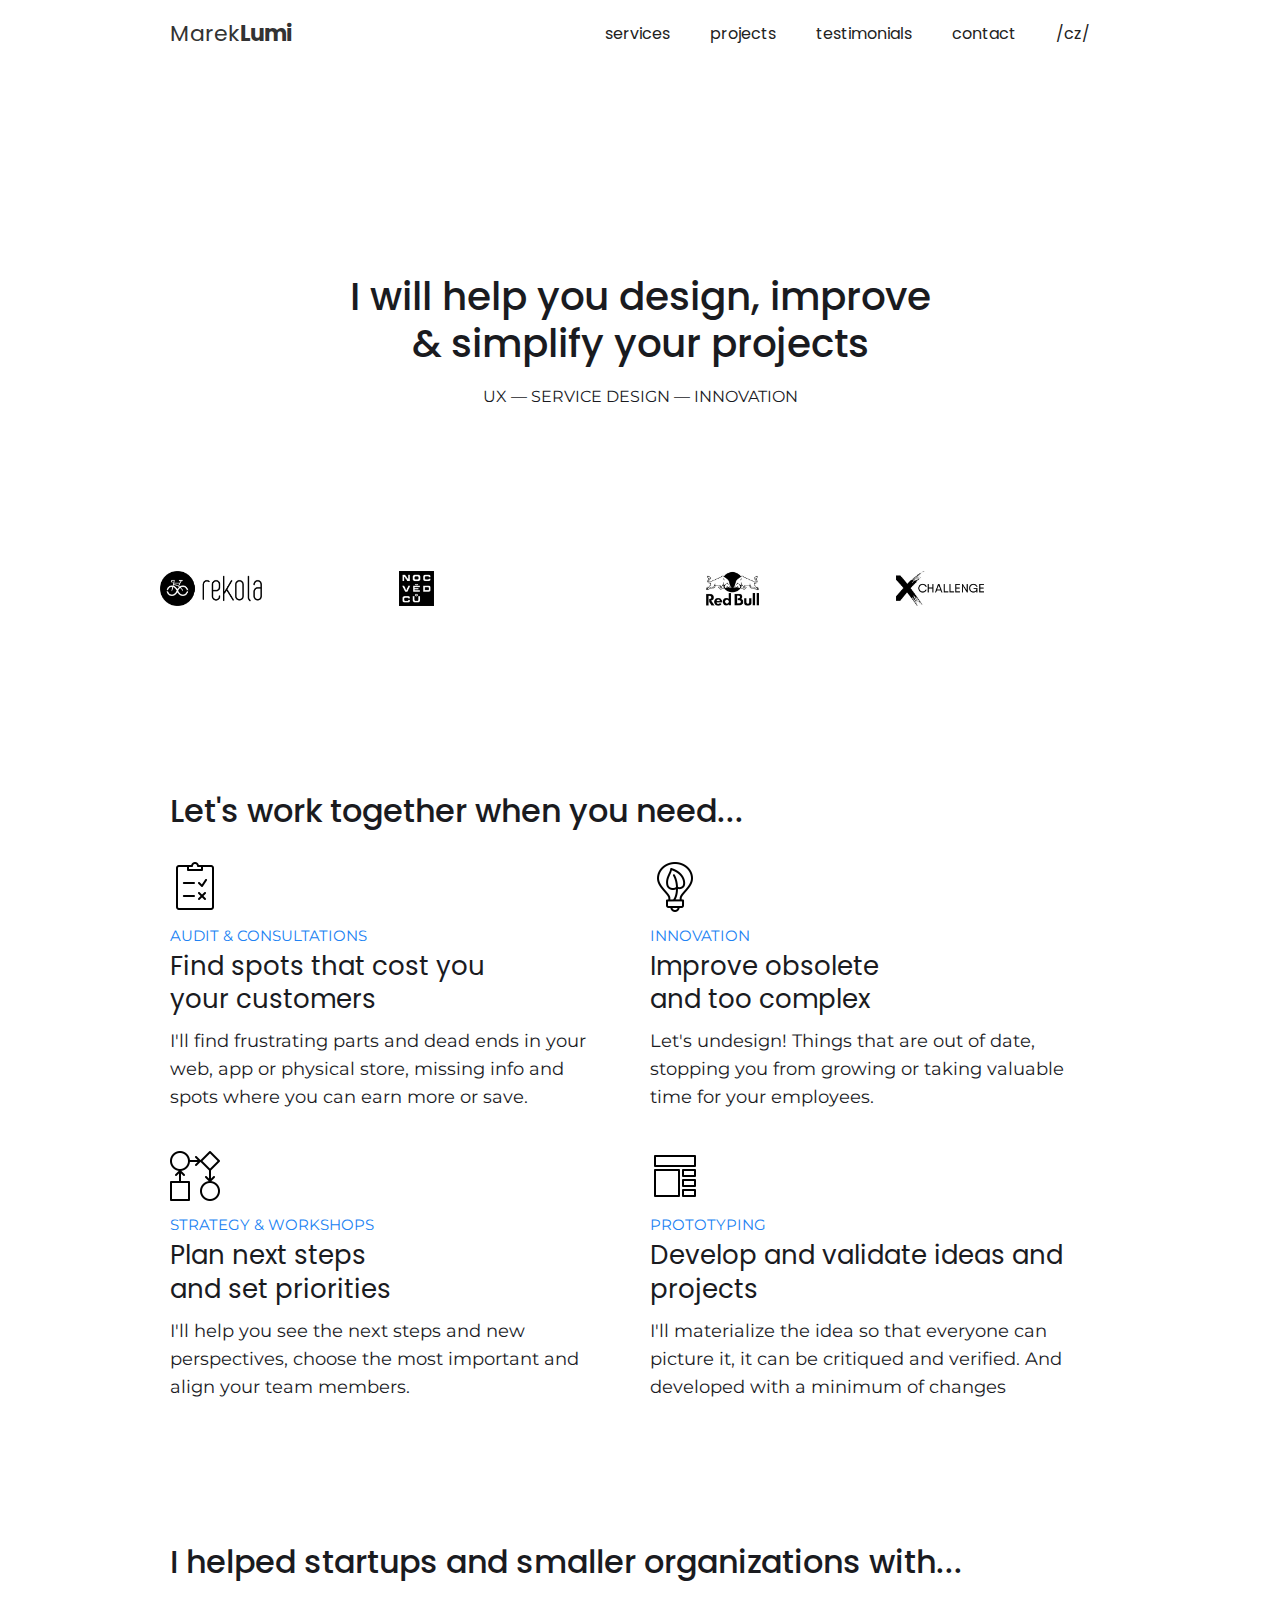
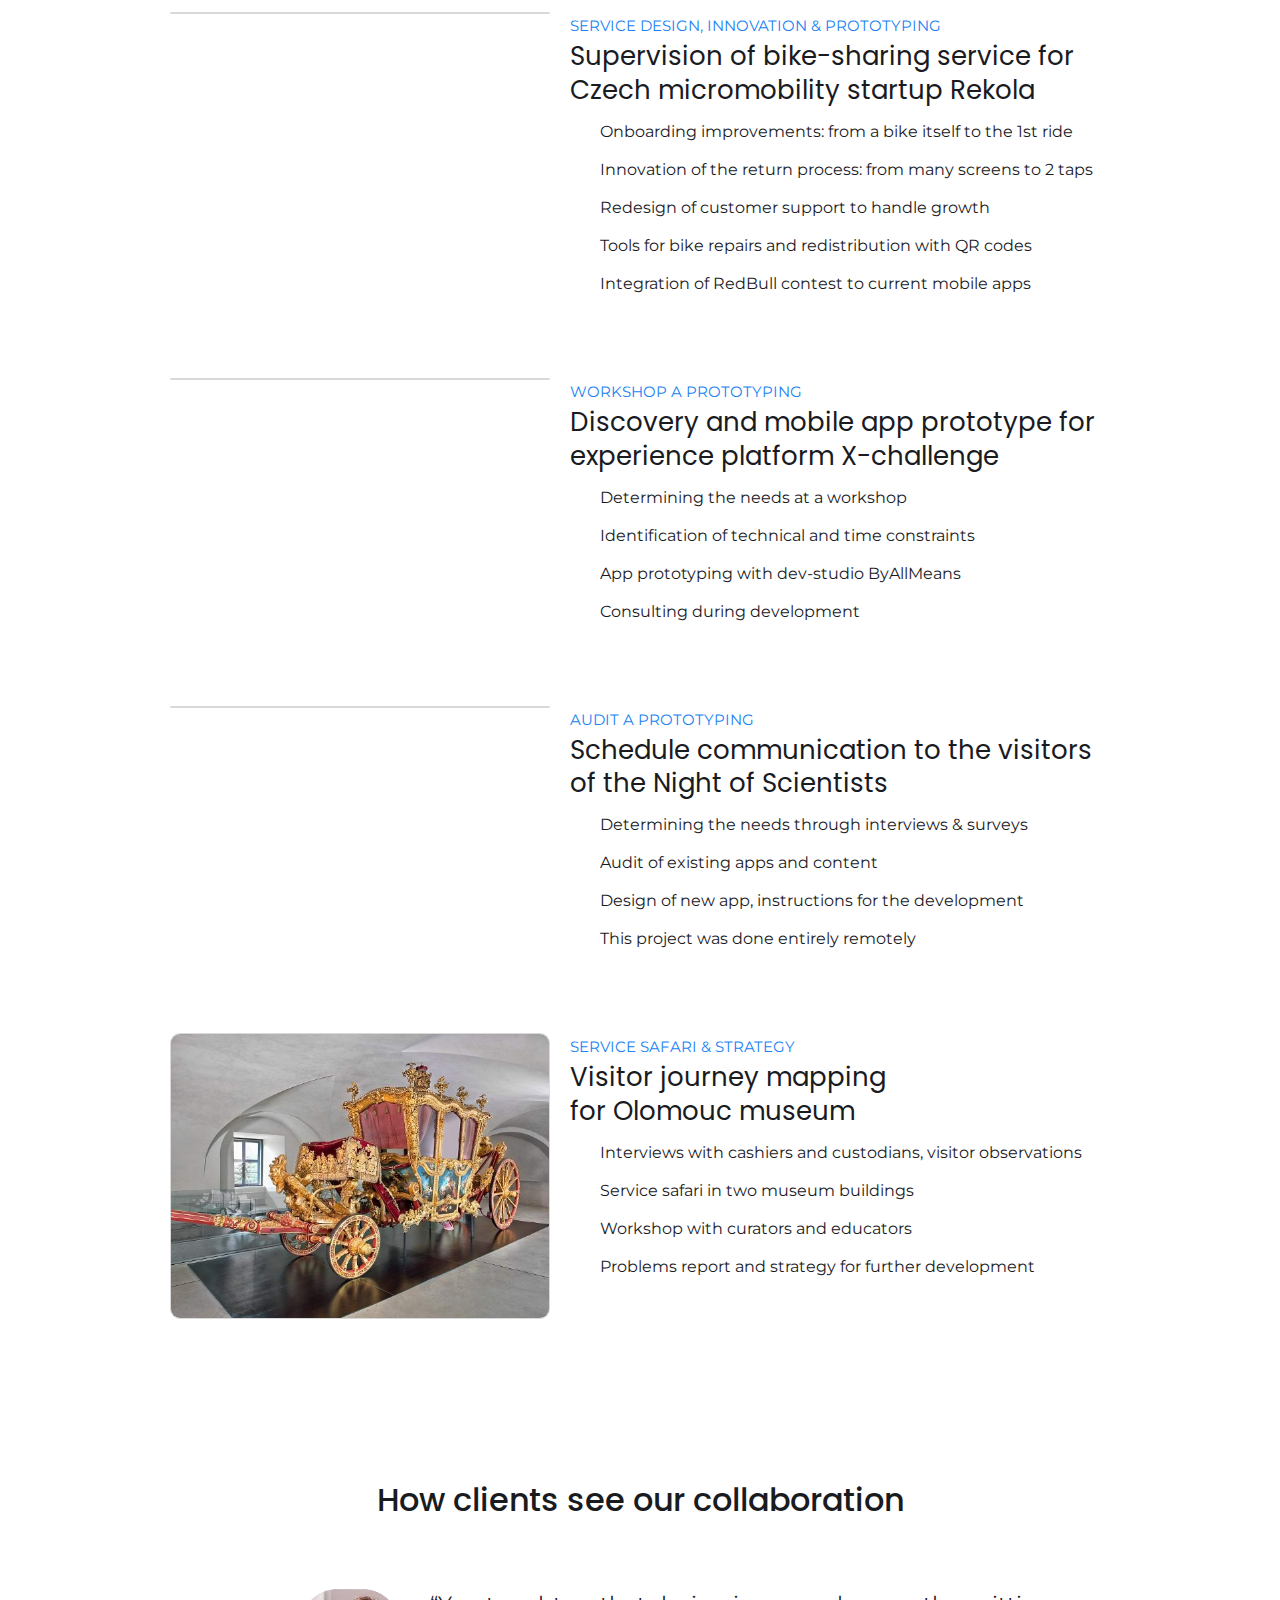
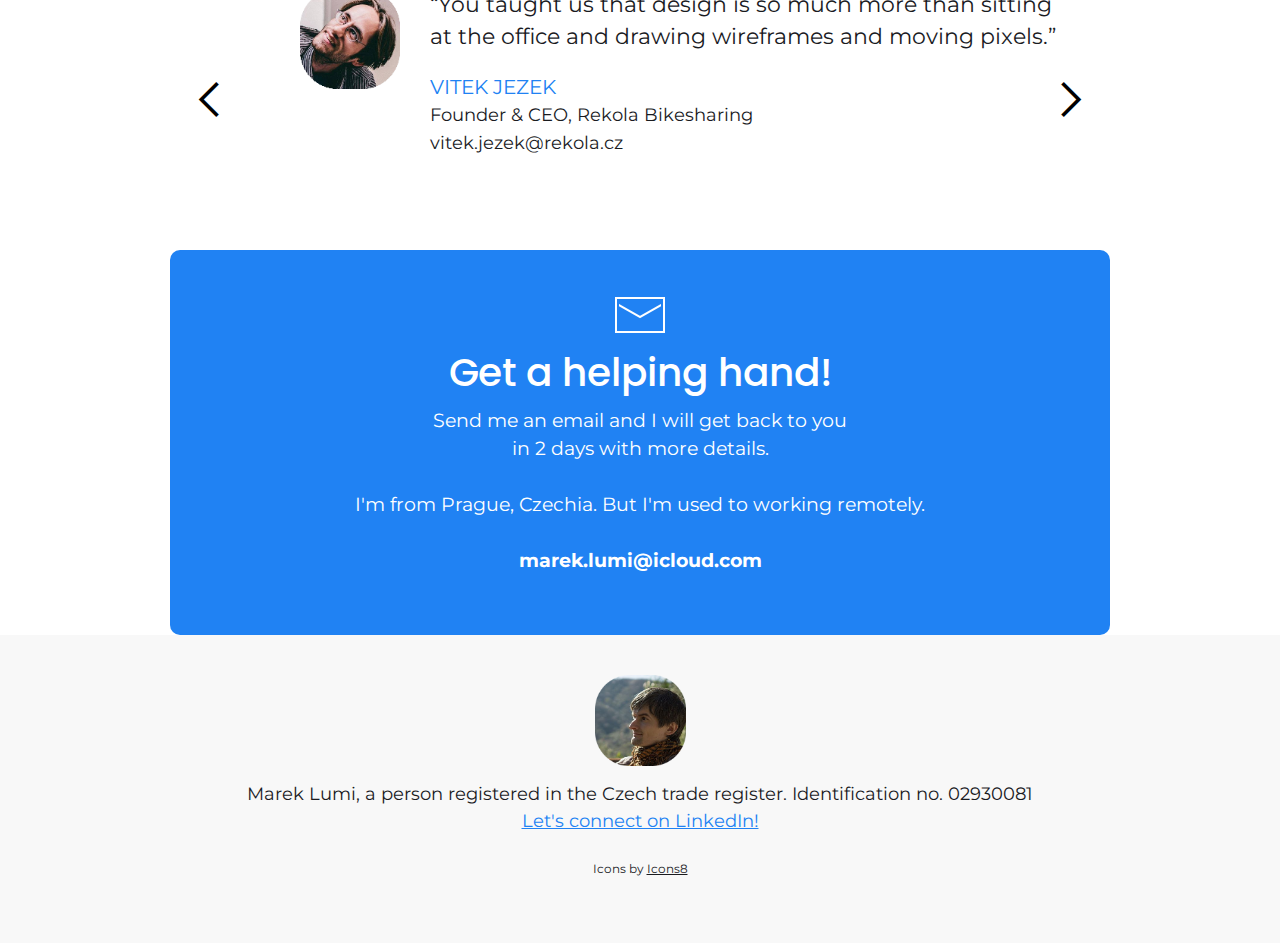
==== index.html @ fdd9b4b7 "Static site" ====
<!DOCTYPE html>
<html data-wf-page="5e246a42b966d9648b8bbe28" data-wf-site="5e246a41b966d9ac808bbe21" class="w-mod-js wf-montserrat-n2-active wf-montserrat-n5-active wf-montserrat-n3-active wf-montserrat-n7-active wf-montserrat-n9-active wf-montserrat-n4-active wf-montserrat-n1-active wf-montserrat-n8-active wf-montserrat-n6-active wf-montserrat-i9-active wf-montserrat-i1-active wf-montserrat-i5-active wf-montserrat-i2-active wf-montserrat-i7-active wf-montserrat-i3-active wf-montserrat-i8-active wf-montserrat-i6-active wf-montserrat-i4-active wf-varelaround-n4-active wf-poppins-n4-active wf-poppins-n5-active wf-active"><head><meta http-equiv="Content-Type" content="text/html; charset=UTF-8"><style>.wf-force-outline-none[tabindex="-1"]:focus{outline:none;}</style><title>Designer Marek Lumi - UX &amp; service design, innovation</title><meta content="Designer Marek Lumi - UX &amp; service design, innovation" property="og:title"><meta content="UX - service design - innovation" property="og:description"><meta content="https://screenshots.webflow.com/sites/5e246a41b966d9ac808bbe21/20200330093921_103e61c42b38cb3cf4775d3fbb3a8ec0.png" property="og:image"><meta content="Designer Marek Lumi - UX &amp; service design, innovation" property="twitter:title"><meta content="UX - service design - innovation" property="twitter:description"><meta content="https://screenshots.webflow.com/sites/5e246a41b966d9ac808bbe21/20200330093921_103e61c42b38cb3cf4775d3fbb3a8ec0.png" property="twitter:image"><meta property="og:type" content="website"><meta content="summary_large_image" name="twitter:card"><meta content="width=device-width, initial-scale=1" name="viewport"><meta content="Webflow" name="generator"><link href="./index_files/mareklumi.webflow.d378e27b3.css" rel="stylesheet" type="text/css"><link href="https://fonts.googleapis.com/" rel="preconnect"><link href="https://fonts.gstatic.com/" rel="preconnect" crossorigin="anonymous"><script type="text/javascript" async="" src="./index_files/js"></script><script src="./index_files/webfont.js" type="text/javascript"></script><link rel="stylesheet" href="./index_files/css" media="all"><script type="text/javascript">WebFont.load({  google: {    families: ["Montserrat:100,100italic,200,200italic,300,300italic,400,400italic,500,500italic,600,600italic,700,700italic,800,800italic,900,900italic","Varela Round:400","Poppins:regular,500:latin-ext,latin"]  }});</script><!--[if lt IE 9]><script src="https://cdnjs.cloudflare.com/ajax/libs/html5shiv/3.7.3/html5shiv.min.js" type="text/javascript"></script><![endif]--><script type="text/javascript">!function(o,c){var n=c.documentElement,t=" w-mod-";n.className+=t+"js",("ontouchstart"in o||o.DocumentTouch&&c instanceof DocumentTouch)&&(n.className+=t+"touch")}(window,document);</script><link href="https://uploads-ssl.webflow.com/5e246a41b966d9ac808bbe21/5e7ca008e28abc45ae54d797_favicon.png" rel="shortcut icon" type="image/x-icon"><link href="https://uploads-ssl.webflow.com/5e246a41b966d9ac808bbe21/5e7ca00ac750e230809a5abb_webclip.png" rel="apple-touch-icon"><script async="" src="./index_files/js(1)"></script><script type="text/javascript">window.dataLayer = window.dataLayer || [];function gtag(){dataLayer.push(arguments);}gtag('js', new Date());gtag('config', 'UA-60144036-1', {'anonymize_ip': false});</script><style type="text/css">
@font-face {
  font-weight: 400;
  font-style:  normal;
  font-family: circular;

  src: url('chrome-extension://liecbddmkiiihnedobmlmillhodjkdmb/fonts/CircularXXWeb-Book.woff2') format('woff2');
}

@font-face {
  font-weight: 700;
  font-style:  normal;
  font-family: circular;

  src: url('chrome-extension://liecbddmkiiihnedobmlmillhodjkdmb/fonts/CircularXXWeb-Bold.woff2') format('woff2');
}</style></head><body class="body" data-new-gr-c-s-check-loaded="14.1110.0" data-gr-ext-installed=""><div data-collapse="small" data-animation="default" data-duration="400" data-doc-height="1" data-easing="ease" data-easing2="ease" role="banner" class="navbar w-nav"><div class="container-3 w-container"><a href="/" aria-current="page" class="brand w-nav-brand w--current" aria-label="home"><div class="text-logo">Marek<strong>Lumi</strong></div></a><nav role="navigation" class="nav-menu w-nav-menu"><a href="/#services" class="nav-link w-nav-link" style="max-width: 940px;">services</a><a href="/#projects" class="nav-link w-nav-link" style="max-width: 940px;">projects</a><a href="/#testimonials" class="nav-link w-nav-link" style="max-width: 940px;">testimonials</a><a href="/#contact" class="nav-link w-nav-link" style="max-width: 940px;">contact</a><a href="/cs.html" class="nav-link w-nav-link" style="max-width: 940px;">/cz/</a></nav><div class="w-nav-button" style="-webkit-user-select: text;" aria-label="menu" role="button" tabindex="0" aria-controls="w-nav-overlay-0" aria-haspopup="menu" aria-expanded="false"><div class="w-icon-nav-menu"></div></div></div><div class="w-nav-overlay" data-wf-ignore="" id="w-nav-overlay-0"></div></div><header class="section-hero wf-section"><div class="hero-container"><h1 class="h1">I will help you design, improve<span class="break-desktop"> </span>&amp;&nbsp;simplify your&nbsp;projects</h1><div class="hero-text">UX — service design — innovation</div><div class="logos"><img src="./index_files/5e7dedda0208525cb6804e4d_logo-rekola.jpg" alt="" class="client-logo-image"><img src="./index_files/5e7dee050bdc6d5d6d4ea1a3_logo-noc-vedcu.jpg" alt="" class="client-logo-image"><img src="./index_files/5f2c166203c112a2235030d7_logo-cap.jpg" sizes="(max-width: 479px) 60vw, 95.234375px" srcset="https://uploads-ssl.webflow.com/5e246a41b966d9ac808bbe21/5f2c166203c112a2235030d7_logo-cap-p-500.jpeg 500w, https://uploads-ssl.webflow.com/5e246a41b966d9ac808bbe21/5f2c166203c112a2235030d7_logo-cap-p-1080.jpeg 1080w, https://uploads-ssl.webflow.com/5e246a41b966d9ac808bbe21/5f2c166203c112a2235030d7_logo-cap.jpg 1200w" alt="" class="client-logo-image"><img src="./index_files/5e7dedf2020852f269804e9c_logo-redbull.jpg" alt="" class="client-logo-image"><img src="./index_files/5e7dede80bdc6d7be24ea178_logo-x-challenge.jpg" alt="" class="client-logo-image"><img src="./index_files/5e7dee1e60bd8ba8a6851c94_logo-instinct.jpg" sizes="(max-width: 479px) 60vw, 93.8203125px" srcset="https://uploads-ssl.webflow.com/5e246a41b966d9ac808bbe21/5e7dee1e60bd8ba8a6851c94_logo-instinct-p-500.jpeg 500w, https://uploads-ssl.webflow.com/5e246a41b966d9ac808bbe21/5e7dee1e60bd8ba8a6851c94_logo-instinct-p-800.jpeg 800w, https://uploads-ssl.webflow.com/5e246a41b966d9ac808bbe21/5e7dee1e60bd8ba8a6851c94_logo-instinct.jpg 1024w" alt="" class="client-logo-image"></div></div></header><div id="services" class="section-services wf-section"><div class="section-container w-container"><h2 class="h2">Let's work together when you need...</h2><div class="columns-2 w-row"><div class="column-services w-col w-col-6 w-col-small-small-stack"><img src="./index_files/5e7cbc0e72277832397dfa82_audit.png" width="50" alt="" class="icon-service"><div class="text-block-5 above-heading">audit &amp; consultations</div><h3 class="heading-4">Find spots that&nbsp;cost you your&nbsp;customers</h3><p class="paragraph">I'll find frustrating parts and dead ends in your web, app or physical store, missing info and spots where you can earn more or save.<br></p></div><div class="column-services w-col w-col-6 w-col-small-small-stack"><img src="./index_files/5e7cbc6b6c7b7bb52d907c62_innovation.png" width="50" alt="" class="icon-service"><div class="text-block-5 above-heading">innovation</div><h3 class="heading-4">Improve obsolete<br>and too complex<br></h3><p class="paragraph">Let's undesign! Things that are out of date, stopping you from growing or taking valuable time for your employees.</p></div></div><div class="w-row"><div class="column-services w-col w-col-6"><img src="./index_files/5e7cbc9ee28abc7228557b1b_strategy.png" width="50" alt="" class="icon-service"><div class="text-block-5 above-heading">Strategy &amp; workshops</div><h3 class="heading-4">Plan next steps<br>and set priorities</h3><p class="paragraph">I'll help you see the next steps and new perspectives, choose the most important and align your team members.</p></div><div class="column-services w-col w-col-6"><img src="./index_files/5e7cbbb4fa9d5716eff869b1_prototype.png" width="50" alt="" class="icon-service"><div class="text-block-5 above-heading">prototyping</div><h3 class="heading-4">Develop and validate ideas&nbsp;and projects</h3><p class="paragraph">I'll materialize the idea so that everyone can picture it, it can be critiqued and verified. And developed with a minimum of changes</p></div></div></div></div><div id="projects" class="section-projects wf-section"><div class="w-container"><h2 class="h2">I helped startups and smaller organizations with...</h2><div class="project w-row"><div class="column-2 w-col w-col-5"><img src="./index_files/5e77627de7efaf61d09f5174_rekola.jpg" sizes="(max-width: 767px) 92vw, (max-width: 991px) 291.6640625px, 380px" srcset="https://uploads-ssl.webflow.com/5e246a41b966d9ac808bbe21/5e77627de7efaf61d09f5174_rekola-p-500.jpeg 500w, https://uploads-ssl.webflow.com/5e246a41b966d9ac808bbe21/5e77627de7efaf61d09f5174_rekola-p-800.jpeg 800w, https://uploads-ssl.webflow.com/5e246a41b966d9ac808bbe21/5e77627de7efaf61d09f5174_rekola.jpg 1000w" alt="" class="project-image"></div><div class="column-3 w-col w-col-7"><div class="text-block-5 above-heading">Service design, innovation &amp; prototyping</div><h3 class="heading-4">Supervision of bike-sharing service for Czech micromobility startup Rekola</h3><ul role="list" class="project-list"><li>Onboarding improvements: from a bike itself to the 1st ride</li><li>Innovation of the return process: from many screens to 2 taps</li><li>Redesign of customer support to handle growth</li><li>Tools for bike repairs and redistribution with QR codes</li><li>Integration of RedBull contest to current mobile apps</li></ul></div></div><div class="project w-row"><div class="column w-col w-col-5"><img src="./index_files/5e777f40cdc6be5526057afc_x-challenge.jpg" sizes="(max-width: 767px) 92vw, (max-width: 991px) 291.6640625px, 380px" srcset="https://uploads-ssl.webflow.com/5e246a41b966d9ac808bbe21/5e777f40cdc6be5526057afc_x-challenge-p-500.jpeg 500w, https://uploads-ssl.webflow.com/5e246a41b966d9ac808bbe21/5e777f40cdc6be5526057afc_x-challenge.jpg 791w" alt="" class="project-image"></div><div class="column-4 w-col w-col-7"><div class="text-block-5 above-heading">Workshop a prototyping</div><h3 class="heading-4">Discovery and mobile app prototype for experience platform X-challenge</h3><ul role="list" class="project-list"><li>Determining the needs at a workshop</li><li>Identification of technical and time constraints</li><li>App prototyping with dev-studio ByAllMeans</li><li>Consulting during development</li></ul></div></div><div class="project w-row"><div class="column-5 w-col w-col-5"><img src="./index_files/5e81bdf35836db8e4ec2dd35_project-noc-vedcu.jpg" sizes="(max-width: 767px) 92vw, (max-width: 991px) 291.6640625px, 380px" srcset="https://uploads-ssl.webflow.com/5e246a41b966d9ac808bbe21/5e81bdf35836db8e4ec2dd35_project-noc-vedcu-p-500.jpeg 500w, https://uploads-ssl.webflow.com/5e246a41b966d9ac808bbe21/5e81bdf35836db8e4ec2dd35_project-noc-vedcu-p-1080.jpeg 1080w, https://uploads-ssl.webflow.com/5e246a41b966d9ac808bbe21/5e81bdf35836db8e4ec2dd35_project-noc-vedcu-p-1600.jpeg 1600w, https://uploads-ssl.webflow.com/5e246a41b966d9ac808bbe21/5e81bdf35836db8e4ec2dd35_project-noc-vedcu-p-2000.jpeg 2000w, https://uploads-ssl.webflow.com/5e246a41b966d9ac808bbe21/5e81bdf35836db8e4ec2dd35_project-noc-vedcu-p-2600.jpeg 2600w, https://uploads-ssl.webflow.com/5e246a41b966d9ac808bbe21/5e81bdf35836db8e4ec2dd35_project-noc-vedcu-p-3200.jpeg 3200w, https://uploads-ssl.webflow.com/5e246a41b966d9ac808bbe21/5e81bdf35836db8e4ec2dd35_project-noc-vedcu.jpg 5500w" alt="" class="project-image"></div><div class="column-6 w-col w-col-7"><div class="text-block-5 above-heading">audit a prototyping</div><h3 class="heading-4">Schedule communication to the visitors of the Night of Scientists</h3><ul role="list" class="project-list"><li>Determining the needs through interviews &amp; surveys</li><li>Audit of existing apps and content<br></li><li>Design of new app, instructions for the development</li><li>This project was done entirely remotely</li></ul></div></div><div class="project w-row"><div class="column-7 w-col w-col-5"><img src="./index_files/5e778018e5ba0ebbca99ab65_muo.jpg" alt="" class="project-image"></div><div class="column-8 w-col w-col-7"><div class="text-block-5 above-heading">Service safari &amp; strategy</div><h3 class="heading-4">Visitor journey mapping for&nbsp;Olomouc&nbsp;museum</h3><ul role="list" class="project-list"><li>Interviews with cashiers and custodians, visitor observations</li><li class="list-item-3">Service safari in two museum buildings</li><li>Workshop with curators and educators</li><li>Problems report and strategy for further development</li></ul></div></div></div></div><div id="testimonials" class="section-testimonials wf-section"><div class="w-container"><h2 class="h2 text-center">How clients see our collaboration</h2><div data-delay="4000" data-animation="slide" class="slider w-slider" data-autoplay="false" data-easing="ease" data-hide-arrows="false" data-disable-swipe="false" data-autoplay-limit="0" data-nav-spacing="3" data-duration="500" data-infinite="true" role="region" aria-label="carousel"><div class="w-slider-mask" id="w-slider-mask-0"><div class="w-slide" aria-label="1 of 4" role="group" style="transform: translateX(0px); opacity: 1;"><div class="w-row"><div class="slider-image w-clearfix w-col w-col-3"><img src="./index_files/5e778ae7c78e1c8217b875db_vitek-jezek.png" alt="" class="quote-photo"></div><div class="column-9 w-col w-col-9"><p class="quote-text">“You taught us that design is so much more than sitting at the office and drawing wireframes and moving pixels.”</p><div class="quote-name">Vitek Jezek</div><p class="quote-role">Founder &amp; CEO, Rekola Bikesharing<br><strong>‍</strong>vitek.jezek@rekola.cz</p></div></div></div><div class="w-slide" aria-label="2 of 4" role="group" aria-hidden="true" style="transform: translateX(0px); opacity: 1;"><div class="w-row" aria-hidden="true"><div class="slider-image w-clearfix w-col w-col-3" aria-hidden="true"><img src="./index_files/5e779931cdc6be2a9b05f723_bara-valentova.png" alt="" class="quote-photo" aria-hidden="true"></div><div class="column-10 w-col w-col-9" aria-hidden="true"><p class="quote-text" aria-hidden="true">“Marek's best skill is that he sees the big picture of your project and also individual parts. He really thinks them through and doesn't blindly do what he's asked for.”</p><div class="quote-name" aria-hidden="true">Bara Valentova</div><p class="quote-role" aria-hidden="true">project manager, Inspiro</p></div></div></div><div class="w-slide" aria-label="3 of 4" role="group" aria-hidden="true" style="transform: translateX(0px); opacity: 1;"><div class="w-row" aria-hidden="true"><div class="slider-image w-clearfix w-col w-col-3" aria-hidden="true"><img src="./index_files/5e7799324c71bdbf0645824b_tomas-kasal.png" alt="" class="quote-photo" aria-hidden="true"></div><div class="column-12 w-col w-col-9" aria-hidden="true"><p class="quote-text" aria-hidden="true">“Working with Marek was great and flexible. In the end, he did much more than we originally planned and I'm grateful for it.”</p><div class="quote-name" aria-hidden="true">Tomáš Kasal</div><p class="quote-role" aria-hidden="true">marketing a PR, Museum of Arts Olomouc<br aria-hidden="true">kasal@muo.cz</p></div></div></div><div class="w-slide" aria-label="4 of 4" role="group" aria-hidden="true" style="transform: translateX(0px); opacity: 1;"><div class="w-row" aria-hidden="true"><div class="slider-image w-clearfix w-col w-col-3" aria-hidden="true"><img src="./index_files/5e7799324c71bd138545824a_lukas-novak.png" alt="" class="quote-photo" aria-hidden="true"></div><div class="column-13 w-col w-col-9" aria-hidden="true"><p class="quote-text" aria-hidden="true">“Marek can quickly empathize with different users and it inspires his ideas for app improvements.”</p><div class="quote-name" aria-hidden="true">Lukas Novak</div><p class="quote-role" aria-hidden="true">mobile apps developer, freelance<br aria-hidden="true">jsem@novaklukas.cz</p></div></div></div><div aria-live="off" aria-atomic="true" class="w-slider-aria-label" data-wf-ignore=""></div></div><div class="left-arrow w-slider-arrow-left" role="button" tabindex="0" aria-controls="w-slider-mask-0" aria-label="previous slide"><div class="icon-2 w-icon-slider-left"></div></div><div class="w-slider-arrow-right" role="button" tabindex="0" aria-controls="w-slider-mask-0" aria-label="next slide"><div class="icon w-icon-slider-right"></div></div><div class="slide-nav w-slider-nav w-round"><div class="w-slider-dot w-active" data-wf-ignore="" aria-label="Show slide 1 of 4" aria-pressed="true" role="button" tabindex="0" style="margin-left: 3px; margin-right: 3px;"></div><div class="w-slider-dot" data-wf-ignore="" aria-label="Show slide 2 of 4" aria-pressed="false" role="button" tabindex="-1" style="margin-left: 3px; margin-right: 3px;"></div><div class="w-slider-dot" data-wf-ignore="" aria-label="Show slide 3 of 4" aria-pressed="false" role="button" tabindex="-1" style="margin-left: 3px; margin-right: 3px;"></div><div class="w-slider-dot" data-wf-ignore="" aria-label="Show slide 4 of 4" aria-pressed="false" role="button" tabindex="-1" style="margin-left: 3px; margin-right: 3px;"></div></div></div></div></div><div id="contact" class="section-contact wf-section"><div class="text-white w-container"><img src="./index_files/5e7cbce52bee9c85de752a1f_email.png" width="50" alt=""><h2 class="h1 h1-contact">Get a helping hand!</h2><div class="text-block-6">Send me an email and I will get back to you<br>in 2 days with more details.<br><br>I'm from Prague, Czechia. But I'm used to working remotely.<br><br><strong>marek.lumi@icloud.com</strong></div></div></div><footer class="section-footer wf-section"><div class="w-container"><img src="./index_files/5e778c0c1ede361319b9344b_marek-lumi.png" width="91" alt="" class="image-6"><div class="text-block-8">Marek Lumi, a person registered in the Czech trade register. Identification no. 02930081<br><a href="https://www.linkedin.com/in/mareklumi/" target="_blank" class="link-2">Let's connect on LinkedIn!</a><br></div></div><p class="paragraph-6">Icons by <a href="https://icons8.com/" target="_blank" class="link-3">Icons8</a></p></footer><script src="./index_files/jquery-3.5.1.min.dc5e7f18c8.js" type="text/javascript" integrity="sha256-9/aliU8dGd2tb6OSsuzixeV4y/faTqgFtohetphbbj0=" crossorigin="anonymous"></script><script src="./index_files/webflow.735690374.js" type="text/javascript"></script><div id="loom-companion-mv3" ext-id="liecbddmkiiihnedobmlmillhodjkdmb"><section id="shadow-host-companion"><template shadowrootmode="open"><div id="inner-shadow-companion"><div class="css-0" id="tooltip-mount-layer-companion"></div><style data-emotion="companion-global"></style><style data-emotion="companion" data-s=""></style><style>
            
    #inner-shadow-companion {
      font-size: 100%;
    }
    #inner-shadow-companion {
      font-family: circular, -apple-system, BlinkMacSystemFont, Segoe UI,
        sans-serif;
      color: var(--lns-color-body);
      
  font-size: var(--lns-fontSize-medium);
  line-height: var(--lns-lineHeight-medium);
;
      font-feature-settings: 'ss08' on;
    }

    #inner-shadow-companion *,
    #inner-shadow-companion *:before,
    #inner-shadow-companion *:after {
      box-sizing: border-box;
    }

    #inner-shadow-companion * {
      -webkit-font-smoothing: antialiased;
      -moz-osx-font-smoothing: grayscale;
      letter-spacing: calc(0.6px - 0.05em);
    }

    
    #inner-shadow-companion,
    .theme-light,
    [data-lens-theme="light"] {
      --lns-color-primary: var(--lns-themeLight-color-primary);--lns-color-primaryHover: var(--lns-themeLight-color-primaryHover);--lns-color-primaryActive: var(--lns-themeLight-color-primaryActive);--lns-color-body: var(--lns-themeLight-color-body);--lns-color-bodyDimmed: var(--lns-themeLight-color-bodyDimmed);--lns-color-background: var(--lns-themeLight-color-background);--lns-color-backgroundHover: var(--lns-themeLight-color-backgroundHover);--lns-color-backgroundActive: var(--lns-themeLight-color-backgroundActive);--lns-color-backgroundSecondary: var(--lns-themeLight-color-backgroundSecondary);--lns-color-backgroundSecondary2: var(--lns-themeLight-color-backgroundSecondary2);--lns-color-overlay: var(--lns-themeLight-color-overlay);--lns-color-border: var(--lns-themeLight-color-border);--lns-color-focusRing: var(--lns-themeLight-color-focusRing);--lns-color-record: var(--lns-themeLight-color-record);--lns-color-recordHover: var(--lns-themeLight-color-recordHover);--lns-color-recordActive: var(--lns-themeLight-color-recordActive);--lns-color-info: var(--lns-themeLight-color-info);--lns-color-success: var(--lns-themeLight-color-success);--lns-color-warning: var(--lns-themeLight-color-warning);--lns-color-danger: var(--lns-themeLight-color-danger);--lns-color-dangerHover: var(--lns-themeLight-color-dangerHover);--lns-color-dangerActive: var(--lns-themeLight-color-dangerActive);--lns-color-backdrop: var(--lns-themeLight-color-backdrop);--lns-color-backdropDark: var(--lns-themeLight-color-backdropDark);--lns-color-disabledContent: var(--lns-themeLight-color-disabledContent);--lns-color-highlight: var(--lns-themeLight-color-highlight);--lns-color-disabledBackground: var(--lns-themeLight-color-disabledBackground);--lns-color-formFieldBorder: var(--lns-themeLight-color-formFieldBorder);--lns-color-formFieldBackground: var(--lns-themeLight-color-formFieldBackground);--lns-color-buttonBorder: var(--lns-themeLight-color-buttonBorder);--lns-color-upgrade: var(--lns-themeLight-color-upgrade);--lns-color-upgradeHover: var(--lns-themeLight-color-upgradeHover);--lns-color-upgradeActive: var(--lns-themeLight-color-upgradeActive);--lns-color-tabBackground: var(--lns-themeLight-color-tabBackground);--lns-color-discoveryBackground: var(--lns-themeLight-color-discoveryBackground);--lns-color-discoveryLightBackground: var(--lns-themeLight-color-discoveryLightBackground);--lns-color-discoveryTitle: var(--lns-themeLight-color-discoveryTitle);--lns-color-discoveryHighlight: var(--lns-themeLight-color-discoveryHighlight);
    }

    .theme-dark,
    [data-lens-theme="dark"] {
      --lns-color-primary: var(--lns-themeDark-color-primary);--lns-color-primaryHover: var(--lns-themeDark-color-primaryHover);--lns-color-primaryActive: var(--lns-themeDark-color-primaryActive);--lns-color-body: var(--lns-themeDark-color-body);--lns-color-bodyDimmed: var(--lns-themeDark-color-bodyDimmed);--lns-color-background: var(--lns-themeDark-color-background);--lns-color-backgroundHover: var(--lns-themeDark-color-backgroundHover);--lns-color-backgroundActive: var(--lns-themeDark-color-backgroundActive);--lns-color-backgroundSecondary: var(--lns-themeDark-color-backgroundSecondary);--lns-color-backgroundSecondary2: var(--lns-themeDark-color-backgroundSecondary2);--lns-color-overlay: var(--lns-themeDark-color-overlay);--lns-color-border: var(--lns-themeDark-color-border);--lns-color-focusRing: var(--lns-themeDark-color-focusRing);--lns-color-record: var(--lns-themeDark-color-record);--lns-color-recordHover: var(--lns-themeDark-color-recordHover);--lns-color-recordActive: var(--lns-themeDark-color-recordActive);--lns-color-info: var(--lns-themeDark-color-info);--lns-color-success: var(--lns-themeDark-color-success);--lns-color-warning: var(--lns-themeDark-color-warning);--lns-color-danger: var(--lns-themeDark-color-danger);--lns-color-dangerHover: var(--lns-themeDark-color-dangerHover);--lns-color-dangerActive: var(--lns-themeDark-color-dangerActive);--lns-color-backdrop: var(--lns-themeDark-color-backdrop);--lns-color-backdropDark: var(--lns-themeDark-color-backdropDark);--lns-color-disabledContent: var(--lns-themeDark-color-disabledContent);--lns-color-highlight: var(--lns-themeDark-color-highlight);--lns-color-disabledBackground: var(--lns-themeDark-color-disabledBackground);--lns-color-formFieldBorder: var(--lns-themeDark-color-formFieldBorder);--lns-color-formFieldBackground: var(--lns-themeDark-color-formFieldBackground);--lns-color-buttonBorder: var(--lns-themeDark-color-buttonBorder);--lns-color-upgrade: var(--lns-themeDark-color-upgrade);--lns-color-upgradeHover: var(--lns-themeDark-color-upgradeHover);--lns-color-upgradeActive: var(--lns-themeDark-color-upgradeActive);--lns-color-tabBackground: var(--lns-themeDark-color-tabBackground);--lns-color-discoveryBackground: var(--lns-themeDark-color-discoveryBackground);--lns-color-discoveryLightBackground: var(--lns-themeDark-color-discoveryLightBackground);--lns-color-discoveryTitle: var(--lns-themeDark-color-discoveryTitle);--lns-color-discoveryHighlight: var(--lns-themeDark-color-discoveryHighlight);
    }
  

    
    #inner-shadow-companion {
      --lns-fontWeight-book:400;--lns-fontWeight-bold:700;--lns-unit:0.5rem;--lns-fontSize-small:calc(1.5 * var(--lns-unit, 8px));--lns-lineHeight-small:1.5;--lns-fontSize-body-sm:calc(1.5 * var(--lns-unit, 8px));--lns-lineHeight-body-sm:1.5;--lns-fontSize-medium:calc(1.75 * var(--lns-unit, 8px));--lns-lineHeight-medium:1.6;--lns-fontSize-body-md:calc(1.75 * var(--lns-unit, 8px));--lns-lineHeight-body-md:1.6;--lns-fontSize-large:calc(2.25 * var(--lns-unit, 8px));--lns-lineHeight-large:1.45;--lns-fontSize-body-lg:calc(2.25 * var(--lns-unit, 8px));--lns-lineHeight-body-lg:1.45;--lns-fontSize-xlarge:calc(3 * var(--lns-unit, 8px));--lns-lineHeight-xlarge:1.35;--lns-fontSize-heading-sm:calc(3 * var(--lns-unit, 8px));--lns-lineHeight-heading-sm:1.35;--lns-fontSize-xxlarge:calc(4 * var(--lns-unit, 8px));--lns-lineHeight-xxlarge:1.2;--lns-fontSize-heading-md:calc(4 * var(--lns-unit, 8px));--lns-lineHeight-heading-md:1.2;--lns-fontSize-xxxlarge:calc(6 * var(--lns-unit, 8px));--lns-lineHeight-xxxlarge:1.15;--lns-fontSize-heading-lg:calc(6 * var(--lns-unit, 8px));--lns-lineHeight-heading-lg:1.15;--lns-radius-medium:calc(1 * var(--lns-unit, 8px));--lns-radius-large:calc(2 * var(--lns-unit, 8px));--lns-radius-xlarge:calc(3 * var(--lns-unit, 8px));--lns-radius-full:calc(999 * var(--lns-unit, 8px));--lns-shadow-small:0 calc(0.5 * var(--lns-unit, 8px)) calc(1.25 * var(--lns-unit, 8px)) hsla(0, 0%, 0%, 0.05);--lns-shadow-medium:0 calc(0.5 * var(--lns-unit, 8px)) calc(1.25 * var(--lns-unit, 8px)) hsla(0, 0%, 0%, 0.1);--lns-shadow-large:0 calc(0.75 * var(--lns-unit, 8px)) calc(3 * var(--lns-unit, 8px)) hsla(0, 0%, 0%, 0.1);--lns-space-xsmall:calc(0.5 * var(--lns-unit, 8px));--lns-space-small:calc(1 * var(--lns-unit, 8px));--lns-space-medium:calc(2 * var(--lns-unit, 8px));--lns-space-large:calc(3 * var(--lns-unit, 8px));--lns-space-xlarge:calc(5 * var(--lns-unit, 8px));--lns-space-xxlarge:calc(8 * var(--lns-unit, 8px));--lns-formFieldBorderWidth:1px;--lns-formFieldBorderWidthFocus:2px;--lns-formFieldHeight:calc(4.5 * var(--lns-unit, 8px));--lns-formFieldRadius:calc(2.25 * var(--lns-unit, 8px));--lns-formFieldHorizontalPadding:calc(2 * var(--lns-unit, 8px));--lns-formFieldBorderShadow:
    inset 0 0 0 var(--lns-formFieldBorderWidth) var(--lns-color-formFieldBorder)
  ;--lns-formFieldBorderShadowFocus:
    inset 0 0 0 var(--lns-formFieldBorderWidthFocus) var(--lns-color-blurple),
    0 0 0 var(--lns-formFieldBorderWidthFocus) var(--lns-color-focusRing)
  ;--lns-color-red:hsla(11,80%,45%,1);--lns-color-blurpleLight:hsla(240,83.3%,95.3%,1);--lns-color-blurpleMedium:hsla(242,81%,87.6%,1);--lns-color-blurple:hsla(242,88.4%,66.3%,1);--lns-color-blurpleDark:hsla(242,87.6%,62%,1);--lns-color-offWhite:hsla(45,36.4%,95.7%,1);--lns-color-blueLight:hsla(206,58.3%,85.9%,1);--lns-color-blue:hsla(206,100%,73.3%,1);--lns-color-blueDark:hsla(206,29.5%,33.9%,1);--lns-color-orangeLight:hsla(6,100%,89.6%,1);--lns-color-orange:hsla(11,100%,62.2%,1);--lns-color-orangeDark:hsla(11,79.9%,64.9%,1);--lns-color-tealLight:hsla(180,20%,67.6%,1);--lns-color-teal:hsla(180,51.4%,51.6%,1);--lns-color-tealDark:hsla(180,16.2%,22.9%,1);--lns-color-yellowLight:hsla(39,100%,87.8%,1);--lns-color-yellow:hsla(50,100%,57.3%,1);--lns-color-yellowDark:hsla(39,100%,68%,1);--lns-color-grey8:hsla(0,0%,13%,1);--lns-color-grey7:hsla(246,16%,26%,1);--lns-color-grey6:hsla(252,13%,46%,1);--lns-color-grey5:hsla(240,7%,62%,1);--lns-color-grey4:hsla(259,12%,75%,1);--lns-color-grey3:hsla(260,11%,85%,1);--lns-color-grey2:hsla(260,11%,95%,1);--lns-color-grey1:hsla(240,7%,97%,1);--lns-color-white:hsla(0,0%,100%,1);--lns-themeLight-color-primary:hsla(242,88.4%,66.3%,1);--lns-themeLight-color-primaryHover:hsla(242,88.4%,56.3%,1);--lns-themeLight-color-primaryActive:hsla(242,88.4%,45.3%,1);--lns-themeLight-color-body:hsla(0,0%,13%,1);--lns-themeLight-color-bodyDimmed:hsla(252,13%,46%,1);--lns-themeLight-color-background:hsla(0,0%,100%,1);--lns-themeLight-color-backgroundHover:hsla(246,16%,26%,0.1);--lns-themeLight-color-backgroundActive:hsla(246,16%,26%,0.3);--lns-themeLight-color-backgroundSecondary:hsla(246,16%,26%,0.04);--lns-themeLight-color-backgroundSecondary2:hsla(45,34%,78%,0.2);--lns-themeLight-color-overlay:hsla(0,0%,100%,1);--lns-themeLight-color-border:hsla(252,13%,46%,0.2);--lns-themeLight-color-focusRing:hsla(242,88.4%,66.3%,0.5);--lns-themeLight-color-record:hsla(11,100%,62.2%,1);--lns-themeLight-color-recordHover:hsla(11,100%,52.2%,1);--lns-themeLight-color-recordActive:hsla(11,100%,42.2%,1);--lns-themeLight-color-info:hsla(206,100%,73.3%,1);--lns-themeLight-color-success:hsla(180,51.4%,51.6%,1);--lns-themeLight-color-warning:hsla(39,100%,68%,1);--lns-themeLight-color-danger:hsla(11,80%,45%,1);--lns-themeLight-color-dangerHover:hsla(11,80%,38%,1);--lns-themeLight-color-dangerActive:hsla(11,80%,31%,1);--lns-themeLight-color-backdrop:hsla(0,0%,13%,0.5);--lns-themeLight-color-backdropDark:hsla(0,0%,13%,0.9);--lns-themeLight-color-disabledContent:hsla(240,7%,62%,1);--lns-themeLight-color-highlight:hsla(240,83.3%,66.3%,0.15);--lns-themeLight-color-disabledBackground:hsla(260,11%,95%,1);--lns-themeLight-color-formFieldBorder:hsla(260,11%,85%,1);--lns-themeLight-color-formFieldBackground:hsla(0,0%,100%,1);--lns-themeLight-color-buttonBorder:hsla(252,13%,46%,0.25);--lns-themeLight-color-upgrade:hsla(206,100%,93%,1);--lns-themeLight-color-upgradeHover:hsla(206,100%,85%,1);--lns-themeLight-color-upgradeActive:hsla(206,100%,77%,1);--lns-themeLight-color-tabBackground:hsla(252,13%,46%,0.15);--lns-themeLight-color-discoveryBackground:hsla(206,100%,93%,1);--lns-themeLight-color-discoveryLightBackground:hsla(206,100%,97%,1);--lns-themeLight-color-discoveryTitle:hsla(0,0%,13%,1);--lns-themeLight-color-discoveryHighlight:hsla(206,100%,77%,0.3);--lns-themeDark-color-primary:hsla(242,87%,73%,1);--lns-themeDark-color-primaryHover:hsla(242,88.4%,56.3%,1);--lns-themeDark-color-primaryActive:hsla(242,88.4%,45.3%,1);--lns-themeDark-color-body:hsla(240,7%,97%,1);--lns-themeDark-color-bodyDimmed:hsla(240,7%,62%,1);--lns-themeDark-color-background:hsla(0,0%,13%,1);--lns-themeDark-color-backgroundHover:hsla(0,0%,100%,0.1);--lns-themeDark-color-backgroundActive:hsla(0,0%,100%,0.2);--lns-themeDark-color-backgroundSecondary:hsla(0,0%,100%,0.04);--lns-themeDark-color-backgroundSecondary2:hsla(45,13%,44%,0.2);--lns-themeDark-color-overlay:hsla(0,0%,20%,1);--lns-themeDark-color-border:hsla(259,12%,75%,0.2);--lns-themeDark-color-focusRing:hsla(242,88.4%,66.3%,0.5);--lns-themeDark-color-record:hsla(11,100%,62.2%,1);--lns-themeDark-color-recordHover:hsla(11,100%,52.2%,1);--lns-themeDark-color-recordActive:hsla(11,100%,42.2%,1);--lns-themeDark-color-info:hsla(206,100%,73.3%,1);--lns-themeDark-color-success:hsla(180,51.4%,51.6%,1);--lns-themeDark-color-warning:hsla(39,100%,68%,1);--lns-themeDark-color-danger:hsla(11,80%,45%,1);--lns-themeDark-color-dangerHover:hsla(11,80%,38%,1);--lns-themeDark-color-dangerActive:hsla(11,80%,31%,1);--lns-themeDark-color-backdrop:hsla(0,0%,13%,0.5);--lns-themeDark-color-backdropDark:hsla(0,0%,13%,0.9);--lns-themeDark-color-disabledContent:hsla(240,7%,62%,1);--lns-themeDark-color-highlight:hsla(240,83.3%,66.3%,0.15);--lns-themeDark-color-disabledBackground:hsla(252,13%,23%,1);--lns-themeDark-color-formFieldBorder:hsla(252,13%,46%,1);--lns-themeDark-color-formFieldBackground:hsla(0,0%,13%,1);--lns-themeDark-color-buttonBorder:hsla(0,0%,100%,0.25);--lns-themeDark-color-upgrade:hsla(206,92%,81%,1);--lns-themeDark-color-upgradeHover:hsla(206,92%,74%,1);--lns-themeDark-color-upgradeActive:hsla(206,92%,67%,1);--lns-themeDark-color-tabBackground:hsla(0,0%,100%,0.15);--lns-themeDark-color-discoveryBackground:hsla(206,92%,81%,1);--lns-themeDark-color-discoveryLightBackground:hsla(0,0%,13%,1);--lns-themeDark-color-discoveryTitle:hsla(206,100%,73.3%,1);--lns-themeDark-color-discoveryHighlight:hsla(206,100%,77%,0.3);
    }
  

    .c\:red{color:var(--lns-color-red)}.c\:blurpleLight{color:var(--lns-color-blurpleLight)}.c\:blurpleMedium{color:var(--lns-color-blurpleMedium)}.c\:blurple{color:var(--lns-color-blurple)}.c\:blurpleDark{color:var(--lns-color-blurpleDark)}.c\:offWhite{color:var(--lns-color-offWhite)}.c\:blueLight{color:var(--lns-color-blueLight)}.c\:blue{color:var(--lns-color-blue)}.c\:blueDark{color:var(--lns-color-blueDark)}.c\:orangeLight{color:var(--lns-color-orangeLight)}.c\:orange{color:var(--lns-color-orange)}.c\:orangeDark{color:var(--lns-color-orangeDark)}.c\:tealLight{color:var(--lns-color-tealLight)}.c\:teal{color:var(--lns-color-teal)}.c\:tealDark{color:var(--lns-color-tealDark)}.c\:yellowLight{color:var(--lns-color-yellowLight)}.c\:yellow{color:var(--lns-color-yellow)}.c\:yellowDark{color:var(--lns-color-yellowDark)}.c\:grey8{color:var(--lns-color-grey8)}.c\:grey7{color:var(--lns-color-grey7)}.c\:grey6{color:var(--lns-color-grey6)}.c\:grey5{color:var(--lns-color-grey5)}.c\:grey4{color:var(--lns-color-grey4)}.c\:grey3{color:var(--lns-color-grey3)}.c\:grey2{color:var(--lns-color-grey2)}.c\:grey1{color:var(--lns-color-grey1)}.c\:white{color:var(--lns-color-white)}.c\:primary{color:var(--lns-color-primary)}.c\:primaryHover{color:var(--lns-color-primaryHover)}.c\:primaryActive{color:var(--lns-color-primaryActive)}.c\:body{color:var(--lns-color-body)}.c\:bodyDimmed{color:var(--lns-color-bodyDimmed)}.c\:background{color:var(--lns-color-background)}.c\:backgroundHover{color:var(--lns-color-backgroundHover)}.c\:backgroundActive{color:var(--lns-color-backgroundActive)}.c\:backgroundSecondary{color:var(--lns-color-backgroundSecondary)}.c\:backgroundSecondary2{color:var(--lns-color-backgroundSecondary2)}.c\:overlay{color:var(--lns-color-overlay)}.c\:border{color:var(--lns-color-border)}.c\:focusRing{color:var(--lns-color-focusRing)}.c\:record{color:var(--lns-color-record)}.c\:recordHover{color:var(--lns-color-recordHover)}.c\:recordActive{color:var(--lns-color-recordActive)}.c\:info{color:var(--lns-color-info)}.c\:success{color:var(--lns-color-success)}.c\:warning{color:var(--lns-color-warning)}.c\:danger{color:var(--lns-color-danger)}.c\:dangerHover{color:var(--lns-color-dangerHover)}.c\:dangerActive{color:var(--lns-color-dangerActive)}.c\:backdrop{color:var(--lns-color-backdrop)}.c\:backdropDark{color:var(--lns-color-backdropDark)}.c\:disabledContent{color:var(--lns-color-disabledContent)}.c\:highlight{color:var(--lns-color-highlight)}.c\:disabledBackground{color:var(--lns-color-disabledBackground)}.c\:formFieldBorder{color:var(--lns-color-formFieldBorder)}.c\:formFieldBackground{color:var(--lns-color-formFieldBackground)}.c\:buttonBorder{color:var(--lns-color-buttonBorder)}.c\:upgrade{color:var(--lns-color-upgrade)}.c\:upgradeHover{color:var(--lns-color-upgradeHover)}.c\:upgradeActive{color:var(--lns-color-upgradeActive)}.c\:tabBackground{color:var(--lns-color-tabBackground)}.c\:discoveryBackground{color:var(--lns-color-discoveryBackground)}.c\:discoveryLightBackground{color:var(--lns-color-discoveryLightBackground)}.c\:discoveryTitle{color:var(--lns-color-discoveryTitle)}.c\:discoveryHighlight{color:var(--lns-color-discoveryHighlight)}.shadow\:small{box-shadow:var(--lns-shadow-small)}.shadow\:medium{box-shadow:var(--lns-shadow-medium)}.shadow\:large{box-shadow:var(--lns-shadow-large)}.radius\:medium{border-radius:var(--lns-radius-medium)}.radius\:large{border-radius:var(--lns-radius-large)}.radius\:xlarge{border-radius:var(--lns-radius-xlarge)}.radius\:full{border-radius:var(--lns-radius-full)}.bgc\:red{background-color:var(--lns-color-red)}.bgc\:blurpleLight{background-color:var(--lns-color-blurpleLight)}.bgc\:blurpleMedium{background-color:var(--lns-color-blurpleMedium)}.bgc\:blurple{background-color:var(--lns-color-blurple)}.bgc\:blurpleDark{background-color:var(--lns-color-blurpleDark)}.bgc\:offWhite{background-color:var(--lns-color-offWhite)}.bgc\:blueLight{background-color:var(--lns-color-blueLight)}.bgc\:blue{background-color:var(--lns-color-blue)}.bgc\:blueDark{background-color:var(--lns-color-blueDark)}.bgc\:orangeLight{background-color:var(--lns-color-orangeLight)}.bgc\:orange{background-color:var(--lns-color-orange)}.bgc\:orangeDark{background-color:var(--lns-color-orangeDark)}.bgc\:tealLight{background-color:var(--lns-color-tealLight)}.bgc\:teal{background-color:var(--lns-color-teal)}.bgc\:tealDark{background-color:var(--lns-color-tealDark)}.bgc\:yellowLight{background-color:var(--lns-color-yellowLight)}.bgc\:yellow{background-color:var(--lns-color-yellow)}.bgc\:yellowDark{background-color:var(--lns-color-yellowDark)}.bgc\:grey8{background-color:var(--lns-color-grey8)}.bgc\:grey7{background-color:var(--lns-color-grey7)}.bgc\:grey6{background-color:var(--lns-color-grey6)}.bgc\:grey5{background-color:var(--lns-color-grey5)}.bgc\:grey4{background-color:var(--lns-color-grey4)}.bgc\:grey3{background-color:var(--lns-color-grey3)}.bgc\:grey2{background-color:var(--lns-color-grey2)}.bgc\:grey1{background-color:var(--lns-color-grey1)}.bgc\:white{background-color:var(--lns-color-white)}.bgc\:primary{background-color:var(--lns-color-primary)}.bgc\:primaryHover{background-color:var(--lns-color-primaryHover)}.bgc\:primaryActive{background-color:var(--lns-color-primaryActive)}.bgc\:body{background-color:var(--lns-color-body)}.bgc\:bodyDimmed{background-color:var(--lns-color-bodyDimmed)}.bgc\:background{background-color:var(--lns-color-background)}.bgc\:backgroundHover{background-color:var(--lns-color-backgroundHover)}.bgc\:backgroundActive{background-color:var(--lns-color-backgroundActive)}.bgc\:backgroundSecondary{background-color:var(--lns-color-backgroundSecondary)}.bgc\:backgroundSecondary2{background-color:var(--lns-color-backgroundSecondary2)}.bgc\:overlay{background-color:var(--lns-color-overlay)}.bgc\:border{background-color:var(--lns-color-border)}.bgc\:focusRing{background-color:var(--lns-color-focusRing)}.bgc\:record{background-color:var(--lns-color-record)}.bgc\:recordHover{background-color:var(--lns-color-recordHover)}.bgc\:recordActive{background-color:var(--lns-color-recordActive)}.bgc\:info{background-color:var(--lns-color-info)}.bgc\:success{background-color:var(--lns-color-success)}.bgc\:warning{background-color:var(--lns-color-warning)}.bgc\:danger{background-color:var(--lns-color-danger)}.bgc\:dangerHover{background-color:var(--lns-color-dangerHover)}.bgc\:dangerActive{background-color:var(--lns-color-dangerActive)}.bgc\:backdrop{background-color:var(--lns-color-backdrop)}.bgc\:backdropDark{background-color:var(--lns-color-backdropDark)}.bgc\:disabledContent{background-color:var(--lns-color-disabledContent)}.bgc\:highlight{background-color:var(--lns-color-highlight)}.bgc\:disabledBackground{background-color:var(--lns-color-disabledBackground)}.bgc\:formFieldBorder{background-color:var(--lns-color-formFieldBorder)}.bgc\:formFieldBackground{background-color:var(--lns-color-formFieldBackground)}.bgc\:buttonBorder{background-color:var(--lns-color-buttonBorder)}.bgc\:upgrade{background-color:var(--lns-color-upgrade)}.bgc\:upgradeHover{background-color:var(--lns-color-upgradeHover)}.bgc\:upgradeActive{background-color:var(--lns-color-upgradeActive)}.bgc\:tabBackground{background-color:var(--lns-color-tabBackground)}.bgc\:discoveryBackground{background-color:var(--lns-color-discoveryBackground)}.bgc\:discoveryLightBackground{background-color:var(--lns-color-discoveryLightBackground)}.bgc\:discoveryTitle{background-color:var(--lns-color-discoveryTitle)}.bgc\:discoveryHighlight{background-color:var(--lns-color-discoveryHighlight)}.m\:0{margin:0}.m\:auto{margin:auto}.m\:xsmall{margin:var(--lns-space-xsmall)}.m\:small{margin:var(--lns-space-small)}.m\:medium{margin:var(--lns-space-medium)}.m\:large{margin:var(--lns-space-large)}.m\:xlarge{margin:var(--lns-space-xlarge)}.m\:xxlarge{margin:var(--lns-space-xxlarge)}.mt\:0{margin-top:0}.mt\:auto{margin-top:auto}.mt\:xsmall{margin-top:var(--lns-space-xsmall)}.mt\:small{margin-top:var(--lns-space-small)}.mt\:medium{margin-top:var(--lns-space-medium)}.mt\:large{margin-top:var(--lns-space-large)}.mt\:xlarge{margin-top:var(--lns-space-xlarge)}.mt\:xxlarge{margin-top:var(--lns-space-xxlarge)}.mb\:0{margin-bottom:0}.mb\:auto{margin-bottom:auto}.mb\:xsmall{margin-bottom:var(--lns-space-xsmall)}.mb\:small{margin-bottom:var(--lns-space-small)}.mb\:medium{margin-bottom:var(--lns-space-medium)}.mb\:large{margin-bottom:var(--lns-space-large)}.mb\:xlarge{margin-bottom:var(--lns-space-xlarge)}.mb\:xxlarge{margin-bottom:var(--lns-space-xxlarge)}.ml\:0{margin-left:0}.ml\:auto{margin-left:auto}.ml\:xsmall{margin-left:var(--lns-space-xsmall)}.ml\:small{margin-left:var(--lns-space-small)}.ml\:medium{margin-left:var(--lns-space-medium)}.ml\:large{margin-left:var(--lns-space-large)}.ml\:xlarge{margin-left:var(--lns-space-xlarge)}.ml\:xxlarge{margin-left:var(--lns-space-xxlarge)}.mr\:0{margin-right:0}.mr\:auto{margin-right:auto}.mr\:xsmall{margin-right:var(--lns-space-xsmall)}.mr\:small{margin-right:var(--lns-space-small)}.mr\:medium{margin-right:var(--lns-space-medium)}.mr\:large{margin-right:var(--lns-space-large)}.mr\:xlarge{margin-right:var(--lns-space-xlarge)}.mr\:xxlarge{margin-right:var(--lns-space-xxlarge)}.mx\:0{margin-left:0;margin-right:0}.mx\:auto{margin-left:auto;margin-right:auto}.mx\:xsmall{margin-left:var(--lns-space-xsmall);margin-right:var(--lns-space-xsmall)}.mx\:small{margin-left:var(--lns-space-small);margin-right:var(--lns-space-small)}.mx\:medium{margin-left:var(--lns-space-medium);margin-right:var(--lns-space-medium)}.mx\:large{margin-left:var(--lns-space-large);margin-right:var(--lns-space-large)}.mx\:xlarge{margin-left:var(--lns-space-xlarge);margin-right:var(--lns-space-xlarge)}.mx\:xxlarge{margin-left:var(--lns-space-xxlarge);margin-right:var(--lns-space-xxlarge)}.my\:0{margin-top:0;margin-bottom:0}.my\:auto{margin-top:auto;margin-bottom:auto}.my\:xsmall{margin-top:var(--lns-space-xsmall);margin-bottom:var(--lns-space-xsmall)}.my\:small{margin-top:var(--lns-space-small);margin-bottom:var(--lns-space-small)}.my\:medium{margin-top:var(--lns-space-medium);margin-bottom:var(--lns-space-medium)}.my\:large{margin-top:var(--lns-space-large);margin-bottom:var(--lns-space-large)}.my\:xlarge{margin-top:var(--lns-space-xlarge);margin-bottom:var(--lns-space-xlarge)}.my\:xxlarge{margin-top:var(--lns-space-xxlarge);margin-bottom:var(--lns-space-xxlarge)}.p\:0{padding:0}.p\:xsmall{padding:var(--lns-space-xsmall)}.p\:small{padding:var(--lns-space-small)}.p\:medium{padding:var(--lns-space-medium)}.p\:large{padding:var(--lns-space-large)}.p\:xlarge{padding:var(--lns-space-xlarge)}.p\:xxlarge{padding:var(--lns-space-xxlarge)}.pt\:0{padding-top:0}.pt\:xsmall{padding-top:var(--lns-space-xsmall)}.pt\:small{padding-top:var(--lns-space-small)}.pt\:medium{padding-top:var(--lns-space-medium)}.pt\:large{padding-top:var(--lns-space-large)}.pt\:xlarge{padding-top:var(--lns-space-xlarge)}.pt\:xxlarge{padding-top:var(--lns-space-xxlarge)}.pb\:0{padding-bottom:0}.pb\:xsmall{padding-bottom:var(--lns-space-xsmall)}.pb\:small{padding-bottom:var(--lns-space-small)}.pb\:medium{padding-bottom:var(--lns-space-medium)}.pb\:large{padding-bottom:var(--lns-space-large)}.pb\:xlarge{padding-bottom:var(--lns-space-xlarge)}.pb\:xxlarge{padding-bottom:var(--lns-space-xxlarge)}.pl\:0{padding-left:0}.pl\:xsmall{padding-left:var(--lns-space-xsmall)}.pl\:small{padding-left:var(--lns-space-small)}.pl\:medium{padding-left:var(--lns-space-medium)}.pl\:large{padding-left:var(--lns-space-large)}.pl\:xlarge{padding-left:var(--lns-space-xlarge)}.pl\:xxlarge{padding-left:var(--lns-space-xxlarge)}.pr\:0{padding-right:0}.pr\:xsmall{padding-right:var(--lns-space-xsmall)}.pr\:small{padding-right:var(--lns-space-small)}.pr\:medium{padding-right:var(--lns-space-medium)}.pr\:large{padding-right:var(--lns-space-large)}.pr\:xlarge{padding-right:var(--lns-space-xlarge)}.pr\:xxlarge{padding-right:var(--lns-space-xxlarge)}.px\:0{padding-left:0;padding-right:0}.px\:xsmall{padding-left:var(--lns-space-xsmall);padding-right:var(--lns-space-xsmall)}.px\:small{padding-left:var(--lns-space-small);padding-right:var(--lns-space-small)}.px\:medium{padding-left:var(--lns-space-medium);padding-right:var(--lns-space-medium)}.px\:large{padding-left:var(--lns-space-large);padding-right:var(--lns-space-large)}.px\:xlarge{padding-left:var(--lns-space-xlarge);padding-right:var(--lns-space-xlarge)}.px\:xxlarge{padding-left:var(--lns-space-xxlarge);padding-right:var(--lns-space-xxlarge)}.py\:0{padding-top:0;padding-bottom:0}.py\:xsmall{padding-top:var(--lns-space-xsmall);padding-bottom:var(--lns-space-xsmall)}.py\:small{padding-top:var(--lns-space-small);padding-bottom:var(--lns-space-small)}.py\:medium{padding-top:var(--lns-space-medium);padding-bottom:var(--lns-space-medium)}.py\:large{padding-top:var(--lns-space-large);padding-bottom:var(--lns-space-large)}.py\:xlarge{padding-top:var(--lns-space-xlarge);padding-bottom:var(--lns-space-xlarge)}.py\:xxlarge{padding-top:var(--lns-space-xxlarge);padding-bottom:var(--lns-space-xxlarge)}.text\:small{font-size:var(--lns-fontSize-small);line-height:var(--lns-lineHeight-small)}.text\:body-sm{font-size:var(--lns-fontSize-body-sm);line-height:var(--lns-lineHeight-body-sm)}.text\:medium{font-size:var(--lns-fontSize-medium);line-height:var(--lns-lineHeight-medium)}.text\:body-md{font-size:var(--lns-fontSize-body-md);line-height:var(--lns-lineHeight-body-md)}.text\:large{font-size:var(--lns-fontSize-large);line-height:var(--lns-lineHeight-large)}.text\:body-lg{font-size:var(--lns-fontSize-body-lg);line-height:var(--lns-lineHeight-body-lg)}.text\:xlarge{font-size:var(--lns-fontSize-xlarge);line-height:var(--lns-lineHeight-xlarge)}.text\:heading-sm{font-size:var(--lns-fontSize-heading-sm);line-height:var(--lns-lineHeight-heading-sm)}.text\:xxlarge{font-size:var(--lns-fontSize-xxlarge);line-height:var(--lns-lineHeight-xxlarge)}.text\:heading-md{font-size:var(--lns-fontSize-heading-md);line-height:var(--lns-lineHeight-heading-md)}.text\:xxxlarge{font-size:var(--lns-fontSize-xxxlarge);line-height:var(--lns-lineHeight-xxxlarge)}.text\:heading-lg{font-size:var(--lns-fontSize-heading-lg);line-height:var(--lns-lineHeight-heading-lg)}.weight\:book{font-weight:var(--lns-fontWeight-book)}.weight\:bold{font-weight:var(--lns-fontWeight-bold)}.text\:body{font-size:var(--lns-fontSize-body-md);line-height:var(--lns-lineHeight-body-md);font-weight:var(--lns-fontWeight-book)}.text\:title{font-size:var(--lns-fontSize-body-lg);line-height:var(--lns-lineHeight-body-lg);font-weight:var(--lns-fontWeight-bold)}.text\:mainTitle{font-size:var(--lns-fontSize-heading-md);line-height:var(--lns-lineHeight-heading-md);font-weight:var(--lns-fontWeight-bold)}.text\:left{text-align:left}.text\:right{text-align:right}.text\:center{text-align:center}.border{border:1px solid var(--lns-color-border)}.borderTop{border-top:1px solid var(--lns-color-border)}.borderBottom{border-bottom:1px solid var(--lns-color-border)}.borderLeft{border-left:1px solid var(--lns-color-border)}.borderRight{border-right:1px solid var(--lns-color-border)}.inline{display:inline}.block{display:block}.flex{display:flex}.inlineBlock{display:inline-block}.inlineFlex{display:inline-flex}.none{display:none}.flexWrap{flex-wrap:wrap}.flexDirection\:column{flex-direction:column}.flexDirection\:row{flex-direction:row}.items\:stretch{align-items:stretch}.items\:center{align-items:center}.items\:baseline{align-items:baseline}.items\:flexStart{align-items:flex-start}.items\:flexEnd{align-items:flex-end}.items\:selfStart{align-items:self-start}.items\:selfEnd{align-items:self-end}.justify\:flexStart{justify-content:flex-start}.justify\:flexEnd{justify-content:flex-end}.justify\:center{justify-content:center}.justify\:spaceBetween{justify-content:space-between}.justify\:spaceAround{justify-content:space-around}.justify\:spaceEvenly{justify-content:space-evenly}.grow\:0{flex-grow:0}.grow\:1{flex-grow:1}.shrink\:0{flex-shrink:0}.shrink\:1{flex-shrink:1}.self\:auto{align-self:auto}.self\:flexStart{align-self:flex-start}.self\:flexEnd{align-self:flex-end}.self\:center{align-self:center}.self\:baseline{align-self:baseline}.self\:stretch{align-self:stretch}.overflow\:hidden{overflow:hidden}.overflow\:auto{overflow:auto}.relative{position:relative}.absolute{position:absolute}.sticky{position:sticky}.fixed{position:fixed}.top\:0{top:0}.top\:auto{top:auto}.top\:xsmall{top:var(--lns-space-xsmall)}.top\:small{top:var(--lns-space-small)}.top\:medium{top:var(--lns-space-medium)}.top\:large{top:var(--lns-space-large)}.top\:xlarge{top:var(--lns-space-xlarge)}.top\:xxlarge{top:var(--lns-space-xxlarge)}.bottom\:0{bottom:0}.bottom\:auto{bottom:auto}.bottom\:xsmall{bottom:var(--lns-space-xsmall)}.bottom\:small{bottom:var(--lns-space-small)}.bottom\:medium{bottom:var(--lns-space-medium)}.bottom\:large{bottom:var(--lns-space-large)}.bottom\:xlarge{bottom:var(--lns-space-xlarge)}.bottom\:xxlarge{bottom:var(--lns-space-xxlarge)}.left\:0{left:0}.left\:auto{left:auto}.left\:xsmall{left:var(--lns-space-xsmall)}.left\:small{left:var(--lns-space-small)}.left\:medium{left:var(--lns-space-medium)}.left\:large{left:var(--lns-space-large)}.left\:xlarge{left:var(--lns-space-xlarge)}.left\:xxlarge{left:var(--lns-space-xxlarge)}.right\:0{right:0}.right\:auto{right:auto}.right\:xsmall{right:var(--lns-space-xsmall)}.right\:small{right:var(--lns-space-small)}.right\:medium{right:var(--lns-space-medium)}.right\:large{right:var(--lns-space-large)}.right\:xlarge{right:var(--lns-space-xlarge)}.right\:xxlarge{right:var(--lns-space-xxlarge)}.width\:auto{width:auto}.width\:full{width:100%}.width\:0{width:0}.minWidth\:0{min-width:0}.height\:auto{height:auto}.height\:full{height:100%}.height\:0{height:0}.ellipsis{overflow:hidden;text-overflow:ellipsis;white-space:nowrap}.srOnly{position:absolute;width:1px;height:1px;padding:0;margin:-1px;overflow:hidden;clip:rect(0, 0, 0, 0);white-space:nowrap;border-width:0}@media(min-width:31em){.xs-c\:red{color:var(--lns-color-red)}.xs-c\:blurpleLight{color:var(--lns-color-blurpleLight)}.xs-c\:blurpleMedium{color:var(--lns-color-blurpleMedium)}.xs-c\:blurple{color:var(--lns-color-blurple)}.xs-c\:blurpleDark{color:var(--lns-color-blurpleDark)}.xs-c\:offWhite{color:var(--lns-color-offWhite)}.xs-c\:blueLight{color:var(--lns-color-blueLight)}.xs-c\:blue{color:var(--lns-color-blue)}.xs-c\:blueDark{color:var(--lns-color-blueDark)}.xs-c\:orangeLight{color:var(--lns-color-orangeLight)}.xs-c\:orange{color:var(--lns-color-orange)}.xs-c\:orangeDark{color:var(--lns-color-orangeDark)}.xs-c\:tealLight{color:var(--lns-color-tealLight)}.xs-c\:teal{color:var(--lns-color-teal)}.xs-c\:tealDark{color:var(--lns-color-tealDark)}.xs-c\:yellowLight{color:var(--lns-color-yellowLight)}.xs-c\:yellow{color:var(--lns-color-yellow)}.xs-c\:yellowDark{color:var(--lns-color-yellowDark)}.xs-c\:grey8{color:var(--lns-color-grey8)}.xs-c\:grey7{color:var(--lns-color-grey7)}.xs-c\:grey6{color:var(--lns-color-grey6)}.xs-c\:grey5{color:var(--lns-color-grey5)}.xs-c\:grey4{color:var(--lns-color-grey4)}.xs-c\:grey3{color:var(--lns-color-grey3)}.xs-c\:grey2{color:var(--lns-color-grey2)}.xs-c\:grey1{color:var(--lns-color-grey1)}.xs-c\:white{color:var(--lns-color-white)}.xs-c\:primary{color:var(--lns-color-primary)}.xs-c\:primaryHover{color:var(--lns-color-primaryHover)}.xs-c\:primaryActive{color:var(--lns-color-primaryActive)}.xs-c\:body{color:var(--lns-color-body)}.xs-c\:bodyDimmed{color:var(--lns-color-bodyDimmed)}.xs-c\:background{color:var(--lns-color-background)}.xs-c\:backgroundHover{color:var(--lns-color-backgroundHover)}.xs-c\:backgroundActive{color:var(--lns-color-backgroundActive)}.xs-c\:backgroundSecondary{color:var(--lns-color-backgroundSecondary)}.xs-c\:backgroundSecondary2{color:var(--lns-color-backgroundSecondary2)}.xs-c\:overlay{color:var(--lns-color-overlay)}.xs-c\:border{color:var(--lns-color-border)}.xs-c\:focusRing{color:var(--lns-color-focusRing)}.xs-c\:record{color:var(--lns-color-record)}.xs-c\:recordHover{color:var(--lns-color-recordHover)}.xs-c\:recordActive{color:var(--lns-color-recordActive)}.xs-c\:info{color:var(--lns-color-info)}.xs-c\:success{color:var(--lns-color-success)}.xs-c\:warning{color:var(--lns-color-warning)}.xs-c\:danger{color:var(--lns-color-danger)}.xs-c\:dangerHover{color:var(--lns-color-dangerHover)}.xs-c\:dangerActive{color:var(--lns-color-dangerActive)}.xs-c\:backdrop{color:var(--lns-color-backdrop)}.xs-c\:backdropDark{color:var(--lns-color-backdropDark)}.xs-c\:disabledContent{color:var(--lns-color-disabledContent)}.xs-c\:highlight{color:var(--lns-color-highlight)}.xs-c\:disabledBackground{color:var(--lns-color-disabledBackground)}.xs-c\:formFieldBorder{color:var(--lns-color-formFieldBorder)}.xs-c\:formFieldBackground{color:var(--lns-color-formFieldBackground)}.xs-c\:buttonBorder{color:var(--lns-color-buttonBorder)}.xs-c\:upgrade{color:var(--lns-color-upgrade)}.xs-c\:upgradeHover{color:var(--lns-color-upgradeHover)}.xs-c\:upgradeActive{color:var(--lns-color-upgradeActive)}.xs-c\:tabBackground{color:var(--lns-color-tabBackground)}.xs-c\:discoveryBackground{color:var(--lns-color-discoveryBackground)}.xs-c\:discoveryLightBackground{color:var(--lns-color-discoveryLightBackground)}.xs-c\:discoveryTitle{color:var(--lns-color-discoveryTitle)}.xs-c\:discoveryHighlight{color:var(--lns-color-discoveryHighlight)}.xs-shadow\:small{box-shadow:var(--lns-shadow-small)}.xs-shadow\:medium{box-shadow:var(--lns-shadow-medium)}.xs-shadow\:large{box-shadow:var(--lns-shadow-large)}.xs-radius\:medium{border-radius:var(--lns-radius-medium)}.xs-radius\:large{border-radius:var(--lns-radius-large)}.xs-radius\:xlarge{border-radius:var(--lns-radius-xlarge)}.xs-radius\:full{border-radius:var(--lns-radius-full)}.xs-bgc\:red{background-color:var(--lns-color-red)}.xs-bgc\:blurpleLight{background-color:var(--lns-color-blurpleLight)}.xs-bgc\:blurpleMedium{background-color:var(--lns-color-blurpleMedium)}.xs-bgc\:blurple{background-color:var(--lns-color-blurple)}.xs-bgc\:blurpleDark{background-color:var(--lns-color-blurpleDark)}.xs-bgc\:offWhite{background-color:var(--lns-color-offWhite)}.xs-bgc\:blueLight{background-color:var(--lns-color-blueLight)}.xs-bgc\:blue{background-color:var(--lns-color-blue)}.xs-bgc\:blueDark{background-color:var(--lns-color-blueDark)}.xs-bgc\:orangeLight{background-color:var(--lns-color-orangeLight)}.xs-bgc\:orange{background-color:var(--lns-color-orange)}.xs-bgc\:orangeDark{background-color:var(--lns-color-orangeDark)}.xs-bgc\:tealLight{background-color:var(--lns-color-tealLight)}.xs-bgc\:teal{background-color:var(--lns-color-teal)}.xs-bgc\:tealDark{background-color:var(--lns-color-tealDark)}.xs-bgc\:yellowLight{background-color:var(--lns-color-yellowLight)}.xs-bgc\:yellow{background-color:var(--lns-color-yellow)}.xs-bgc\:yellowDark{background-color:var(--lns-color-yellowDark)}.xs-bgc\:grey8{background-color:var(--lns-color-grey8)}.xs-bgc\:grey7{background-color:var(--lns-color-grey7)}.xs-bgc\:grey6{background-color:var(--lns-color-grey6)}.xs-bgc\:grey5{background-color:var(--lns-color-grey5)}.xs-bgc\:grey4{background-color:var(--lns-color-grey4)}.xs-bgc\:grey3{background-color:var(--lns-color-grey3)}.xs-bgc\:grey2{background-color:var(--lns-color-grey2)}.xs-bgc\:grey1{background-color:var(--lns-color-grey1)}.xs-bgc\:white{background-color:var(--lns-color-white)}.xs-bgc\:primary{background-color:var(--lns-color-primary)}.xs-bgc\:primaryHover{background-color:var(--lns-color-primaryHover)}.xs-bgc\:primaryActive{background-color:var(--lns-color-primaryActive)}.xs-bgc\:body{background-color:var(--lns-color-body)}.xs-bgc\:bodyDimmed{background-color:var(--lns-color-bodyDimmed)}.xs-bgc\:background{background-color:var(--lns-color-background)}.xs-bgc\:backgroundHover{background-color:var(--lns-color-backgroundHover)}.xs-bgc\:backgroundActive{background-color:var(--lns-color-backgroundActive)}.xs-bgc\:backgroundSecondary{background-color:var(--lns-color-backgroundSecondary)}.xs-bgc\:backgroundSecondary2{background-color:var(--lns-color-backgroundSecondary2)}.xs-bgc\:overlay{background-color:var(--lns-color-overlay)}.xs-bgc\:border{background-color:var(--lns-color-border)}.xs-bgc\:focusRing{background-color:var(--lns-color-focusRing)}.xs-bgc\:record{background-color:var(--lns-color-record)}.xs-bgc\:recordHover{background-color:var(--lns-color-recordHover)}.xs-bgc\:recordActive{background-color:var(--lns-color-recordActive)}.xs-bgc\:info{background-color:var(--lns-color-info)}.xs-bgc\:success{background-color:var(--lns-color-success)}.xs-bgc\:warning{background-color:var(--lns-color-warning)}.xs-bgc\:danger{background-color:var(--lns-color-danger)}.xs-bgc\:dangerHover{background-color:var(--lns-color-dangerHover)}.xs-bgc\:dangerActive{background-color:var(--lns-color-dangerActive)}.xs-bgc\:backdrop{background-color:var(--lns-color-backdrop)}.xs-bgc\:backdropDark{background-color:var(--lns-color-backdropDark)}.xs-bgc\:disabledContent{background-color:var(--lns-color-disabledContent)}.xs-bgc\:highlight{background-color:var(--lns-color-highlight)}.xs-bgc\:disabledBackground{background-color:var(--lns-color-disabledBackground)}.xs-bgc\:formFieldBorder{background-color:var(--lns-color-formFieldBorder)}.xs-bgc\:formFieldBackground{background-color:var(--lns-color-formFieldBackground)}.xs-bgc\:buttonBorder{background-color:var(--lns-color-buttonBorder)}.xs-bgc\:upgrade{background-color:var(--lns-color-upgrade)}.xs-bgc\:upgradeHover{background-color:var(--lns-color-upgradeHover)}.xs-bgc\:upgradeActive{background-color:var(--lns-color-upgradeActive)}.xs-bgc\:tabBackground{background-color:var(--lns-color-tabBackground)}.xs-bgc\:discoveryBackground{background-color:var(--lns-color-discoveryBackground)}.xs-bgc\:discoveryLightBackground{background-color:var(--lns-color-discoveryLightBackground)}.xs-bgc\:discoveryTitle{background-color:var(--lns-color-discoveryTitle)}.xs-bgc\:discoveryHighlight{background-color:var(--lns-color-discoveryHighlight)}.xs-m\:0{margin:0}.xs-m\:auto{margin:auto}.xs-m\:xsmall{margin:var(--lns-space-xsmall)}.xs-m\:small{margin:var(--lns-space-small)}.xs-m\:medium{margin:var(--lns-space-medium)}.xs-m\:large{margin:var(--lns-space-large)}.xs-m\:xlarge{margin:var(--lns-space-xlarge)}.xs-m\:xxlarge{margin:var(--lns-space-xxlarge)}.xs-mt\:0{margin-top:0}.xs-mt\:auto{margin-top:auto}.xs-mt\:xsmall{margin-top:var(--lns-space-xsmall)}.xs-mt\:small{margin-top:var(--lns-space-small)}.xs-mt\:medium{margin-top:var(--lns-space-medium)}.xs-mt\:large{margin-top:var(--lns-space-large)}.xs-mt\:xlarge{margin-top:var(--lns-space-xlarge)}.xs-mt\:xxlarge{margin-top:var(--lns-space-xxlarge)}.xs-mb\:0{margin-bottom:0}.xs-mb\:auto{margin-bottom:auto}.xs-mb\:xsmall{margin-bottom:var(--lns-space-xsmall)}.xs-mb\:small{margin-bottom:var(--lns-space-small)}.xs-mb\:medium{margin-bottom:var(--lns-space-medium)}.xs-mb\:large{margin-bottom:var(--lns-space-large)}.xs-mb\:xlarge{margin-bottom:var(--lns-space-xlarge)}.xs-mb\:xxlarge{margin-bottom:var(--lns-space-xxlarge)}.xs-ml\:0{margin-left:0}.xs-ml\:auto{margin-left:auto}.xs-ml\:xsmall{margin-left:var(--lns-space-xsmall)}.xs-ml\:small{margin-left:var(--lns-space-small)}.xs-ml\:medium{margin-left:var(--lns-space-medium)}.xs-ml\:large{margin-left:var(--lns-space-large)}.xs-ml\:xlarge{margin-left:var(--lns-space-xlarge)}.xs-ml\:xxlarge{margin-left:var(--lns-space-xxlarge)}.xs-mr\:0{margin-right:0}.xs-mr\:auto{margin-right:auto}.xs-mr\:xsmall{margin-right:var(--lns-space-xsmall)}.xs-mr\:small{margin-right:var(--lns-space-small)}.xs-mr\:medium{margin-right:var(--lns-space-medium)}.xs-mr\:large{margin-right:var(--lns-space-large)}.xs-mr\:xlarge{margin-right:var(--lns-space-xlarge)}.xs-mr\:xxlarge{margin-right:var(--lns-space-xxlarge)}.xs-mx\:0{margin-left:0;margin-right:0}.xs-mx\:auto{margin-left:auto;margin-right:auto}.xs-mx\:xsmall{margin-left:var(--lns-space-xsmall);margin-right:var(--lns-space-xsmall)}.xs-mx\:small{margin-left:var(--lns-space-small);margin-right:var(--lns-space-small)}.xs-mx\:medium{margin-left:var(--lns-space-medium);margin-right:var(--lns-space-medium)}.xs-mx\:large{margin-left:var(--lns-space-large);margin-right:var(--lns-space-large)}.xs-mx\:xlarge{margin-left:var(--lns-space-xlarge);margin-right:var(--lns-space-xlarge)}.xs-mx\:xxlarge{margin-left:var(--lns-space-xxlarge);margin-right:var(--lns-space-xxlarge)}.xs-my\:0{margin-top:0;margin-bottom:0}.xs-my\:auto{margin-top:auto;margin-bottom:auto}.xs-my\:xsmall{margin-top:var(--lns-space-xsmall);margin-bottom:var(--lns-space-xsmall)}.xs-my\:small{margin-top:var(--lns-space-small);margin-bottom:var(--lns-space-small)}.xs-my\:medium{margin-top:var(--lns-space-medium);margin-bottom:var(--lns-space-medium)}.xs-my\:large{margin-top:var(--lns-space-large);margin-bottom:var(--lns-space-large)}.xs-my\:xlarge{margin-top:var(--lns-space-xlarge);margin-bottom:var(--lns-space-xlarge)}.xs-my\:xxlarge{margin-top:var(--lns-space-xxlarge);margin-bottom:var(--lns-space-xxlarge)}.xs-p\:0{padding:0}.xs-p\:xsmall{padding:var(--lns-space-xsmall)}.xs-p\:small{padding:var(--lns-space-small)}.xs-p\:medium{padding:var(--lns-space-medium)}.xs-p\:large{padding:var(--lns-space-large)}.xs-p\:xlarge{padding:var(--lns-space-xlarge)}.xs-p\:xxlarge{padding:var(--lns-space-xxlarge)}.xs-pt\:0{padding-top:0}.xs-pt\:xsmall{padding-top:var(--lns-space-xsmall)}.xs-pt\:small{padding-top:var(--lns-space-small)}.xs-pt\:medium{padding-top:var(--lns-space-medium)}.xs-pt\:large{padding-top:var(--lns-space-large)}.xs-pt\:xlarge{padding-top:var(--lns-space-xlarge)}.xs-pt\:xxlarge{padding-top:var(--lns-space-xxlarge)}.xs-pb\:0{padding-bottom:0}.xs-pb\:xsmall{padding-bottom:var(--lns-space-xsmall)}.xs-pb\:small{padding-bottom:var(--lns-space-small)}.xs-pb\:medium{padding-bottom:var(--lns-space-medium)}.xs-pb\:large{padding-bottom:var(--lns-space-large)}.xs-pb\:xlarge{padding-bottom:var(--lns-space-xlarge)}.xs-pb\:xxlarge{padding-bottom:var(--lns-space-xxlarge)}.xs-pl\:0{padding-left:0}.xs-pl\:xsmall{padding-left:var(--lns-space-xsmall)}.xs-pl\:small{padding-left:var(--lns-space-small)}.xs-pl\:medium{padding-left:var(--lns-space-medium)}.xs-pl\:large{padding-left:var(--lns-space-large)}.xs-pl\:xlarge{padding-left:var(--lns-space-xlarge)}.xs-pl\:xxlarge{padding-left:var(--lns-space-xxlarge)}.xs-pr\:0{padding-right:0}.xs-pr\:xsmall{padding-right:var(--lns-space-xsmall)}.xs-pr\:small{padding-right:var(--lns-space-small)}.xs-pr\:medium{padding-right:var(--lns-space-medium)}.xs-pr\:large{padding-right:var(--lns-space-large)}.xs-pr\:xlarge{padding-right:var(--lns-space-xlarge)}.xs-pr\:xxlarge{padding-right:var(--lns-space-xxlarge)}.xs-px\:0{padding-left:0;padding-right:0}.xs-px\:xsmall{padding-left:var(--lns-space-xsmall);padding-right:var(--lns-space-xsmall)}.xs-px\:small{padding-left:var(--lns-space-small);padding-right:var(--lns-space-small)}.xs-px\:medium{padding-left:var(--lns-space-medium);padding-right:var(--lns-space-medium)}.xs-px\:large{padding-left:var(--lns-space-large);padding-right:var(--lns-space-large)}.xs-px\:xlarge{padding-left:var(--lns-space-xlarge);padding-right:var(--lns-space-xlarge)}.xs-px\:xxlarge{padding-left:var(--lns-space-xxlarge);padding-right:var(--lns-space-xxlarge)}.xs-py\:0{padding-top:0;padding-bottom:0}.xs-py\:xsmall{padding-top:var(--lns-space-xsmall);padding-bottom:var(--lns-space-xsmall)}.xs-py\:small{padding-top:var(--lns-space-small);padding-bottom:var(--lns-space-small)}.xs-py\:medium{padding-top:var(--lns-space-medium);padding-bottom:var(--lns-space-medium)}.xs-py\:large{padding-top:var(--lns-space-large);padding-bottom:var(--lns-space-large)}.xs-py\:xlarge{padding-top:var(--lns-space-xlarge);padding-bottom:var(--lns-space-xlarge)}.xs-py\:xxlarge{padding-top:var(--lns-space-xxlarge);padding-bottom:var(--lns-space-xxlarge)}.xs-text\:small{font-size:var(--lns-fontSize-small);line-height:var(--lns-lineHeight-small)}.xs-text\:body-sm{font-size:var(--lns-fontSize-body-sm);line-height:var(--lns-lineHeight-body-sm)}.xs-text\:medium{font-size:var(--lns-fontSize-medium);line-height:var(--lns-lineHeight-medium)}.xs-text\:body-md{font-size:var(--lns-fontSize-body-md);line-height:var(--lns-lineHeight-body-md)}.xs-text\:large{font-size:var(--lns-fontSize-large);line-height:var(--lns-lineHeight-large)}.xs-text\:body-lg{font-size:var(--lns-fontSize-body-lg);line-height:var(--lns-lineHeight-body-lg)}.xs-text\:xlarge{font-size:var(--lns-fontSize-xlarge);line-height:var(--lns-lineHeight-xlarge)}.xs-text\:heading-sm{font-size:var(--lns-fontSize-heading-sm);line-height:var(--lns-lineHeight-heading-sm)}.xs-text\:xxlarge{font-size:var(--lns-fontSize-xxlarge);line-height:var(--lns-lineHeight-xxlarge)}.xs-text\:heading-md{font-size:var(--lns-fontSize-heading-md);line-height:var(--lns-lineHeight-heading-md)}.xs-text\:xxxlarge{font-size:var(--lns-fontSize-xxxlarge);line-height:var(--lns-lineHeight-xxxlarge)}.xs-text\:heading-lg{font-size:var(--lns-fontSize-heading-lg);line-height:var(--lns-lineHeight-heading-lg)}.xs-weight\:book{font-weight:var(--lns-fontWeight-book)}.xs-weight\:bold{font-weight:var(--lns-fontWeight-bold)}.xs-text\:body{font-size:var(--lns-fontSize-body-md);line-height:var(--lns-lineHeight-body-md);font-weight:var(--lns-fontWeight-book)}.xs-text\:title{font-size:var(--lns-fontSize-body-lg);line-height:var(--lns-lineHeight-body-lg);font-weight:var(--lns-fontWeight-bold)}.xs-text\:mainTitle{font-size:var(--lns-fontSize-heading-md);line-height:var(--lns-lineHeight-heading-md);font-weight:var(--lns-fontWeight-bold)}.xs-text\:left{text-align:left}.xs-text\:right{text-align:right}.xs-text\:center{text-align:center}.xs-border{border:1px solid var(--lns-color-border)}.xs-borderTop{border-top:1px solid var(--lns-color-border)}.xs-borderBottom{border-bottom:1px solid var(--lns-color-border)}.xs-borderLeft{border-left:1px solid var(--lns-color-border)}.xs-borderRight{border-right:1px solid var(--lns-color-border)}.xs-inline{display:inline}.xs-block{display:block}.xs-flex{display:flex}.xs-inlineBlock{display:inline-block}.xs-inlineFlex{display:inline-flex}.xs-none{display:none}.xs-flexWrap{flex-wrap:wrap}.xs-flexDirection\:column{flex-direction:column}.xs-flexDirection\:row{flex-direction:row}.xs-items\:stretch{align-items:stretch}.xs-items\:center{align-items:center}.xs-items\:baseline{align-items:baseline}.xs-items\:flexStart{align-items:flex-start}.xs-items\:flexEnd{align-items:flex-end}.xs-items\:selfStart{align-items:self-start}.xs-items\:selfEnd{align-items:self-end}.xs-justify\:flexStart{justify-content:flex-start}.xs-justify\:flexEnd{justify-content:flex-end}.xs-justify\:center{justify-content:center}.xs-justify\:spaceBetween{justify-content:space-between}.xs-justify\:spaceAround{justify-content:space-around}.xs-justify\:spaceEvenly{justify-content:space-evenly}.xs-grow\:0{flex-grow:0}.xs-grow\:1{flex-grow:1}.xs-shrink\:0{flex-shrink:0}.xs-shrink\:1{flex-shrink:1}.xs-self\:auto{align-self:auto}.xs-self\:flexStart{align-self:flex-start}.xs-self\:flexEnd{align-self:flex-end}.xs-self\:center{align-self:center}.xs-self\:baseline{align-self:baseline}.xs-self\:stretch{align-self:stretch}.xs-overflow\:hidden{overflow:hidden}.xs-overflow\:auto{overflow:auto}.xs-relative{position:relative}.xs-absolute{position:absolute}.xs-sticky{position:sticky}.xs-fixed{position:fixed}.xs-top\:0{top:0}.xs-top\:auto{top:auto}.xs-top\:xsmall{top:var(--lns-space-xsmall)}.xs-top\:small{top:var(--lns-space-small)}.xs-top\:medium{top:var(--lns-space-medium)}.xs-top\:large{top:var(--lns-space-large)}.xs-top\:xlarge{top:var(--lns-space-xlarge)}.xs-top\:xxlarge{top:var(--lns-space-xxlarge)}.xs-bottom\:0{bottom:0}.xs-bottom\:auto{bottom:auto}.xs-bottom\:xsmall{bottom:var(--lns-space-xsmall)}.xs-bottom\:small{bottom:var(--lns-space-small)}.xs-bottom\:medium{bottom:var(--lns-space-medium)}.xs-bottom\:large{bottom:var(--lns-space-large)}.xs-bottom\:xlarge{bottom:var(--lns-space-xlarge)}.xs-bottom\:xxlarge{bottom:var(--lns-space-xxlarge)}.xs-left\:0{left:0}.xs-left\:auto{left:auto}.xs-left\:xsmall{left:var(--lns-space-xsmall)}.xs-left\:small{left:var(--lns-space-small)}.xs-left\:medium{left:var(--lns-space-medium)}.xs-left\:large{left:var(--lns-space-large)}.xs-left\:xlarge{left:var(--lns-space-xlarge)}.xs-left\:xxlarge{left:var(--lns-space-xxlarge)}.xs-right\:0{right:0}.xs-right\:auto{right:auto}.xs-right\:xsmall{right:var(--lns-space-xsmall)}.xs-right\:small{right:var(--lns-space-small)}.xs-right\:medium{right:var(--lns-space-medium)}.xs-right\:large{right:var(--lns-space-large)}.xs-right\:xlarge{right:var(--lns-space-xlarge)}.xs-right\:xxlarge{right:var(--lns-space-xxlarge)}.xs-width\:auto{width:auto}.xs-width\:full{width:100%}.xs-width\:0{width:0}.xs-minWidth\:0{min-width:0}.xs-height\:auto{height:auto}.xs-height\:full{height:100%}.xs-height\:0{height:0}.xs-ellipsis{overflow:hidden;text-overflow:ellipsis;white-space:nowrap}.xs-srOnly{position:absolute;width:1px;height:1px;padding:0;margin:-1px;overflow:hidden;clip:rect(0, 0, 0, 0);white-space:nowrap;border-width:0}}@media(min-width:48em){.sm-c\:red{color:var(--lns-color-red)}.sm-c\:blurpleLight{color:var(--lns-color-blurpleLight)}.sm-c\:blurpleMedium{color:var(--lns-color-blurpleMedium)}.sm-c\:blurple{color:var(--lns-color-blurple)}.sm-c\:blurpleDark{color:var(--lns-color-blurpleDark)}.sm-c\:offWhite{color:var(--lns-color-offWhite)}.sm-c\:blueLight{color:var(--lns-color-blueLight)}.sm-c\:blue{color:var(--lns-color-blue)}.sm-c\:blueDark{color:var(--lns-color-blueDark)}.sm-c\:orangeLight{color:var(--lns-color-orangeLight)}.sm-c\:orange{color:var(--lns-color-orange)}.sm-c\:orangeDark{color:var(--lns-color-orangeDark)}.sm-c\:tealLight{color:var(--lns-color-tealLight)}.sm-c\:teal{color:var(--lns-color-teal)}.sm-c\:tealDark{color:var(--lns-color-tealDark)}.sm-c\:yellowLight{color:var(--lns-color-yellowLight)}.sm-c\:yellow{color:var(--lns-color-yellow)}.sm-c\:yellowDark{color:var(--lns-color-yellowDark)}.sm-c\:grey8{color:var(--lns-color-grey8)}.sm-c\:grey7{color:var(--lns-color-grey7)}.sm-c\:grey6{color:var(--lns-color-grey6)}.sm-c\:grey5{color:var(--lns-color-grey5)}.sm-c\:grey4{color:var(--lns-color-grey4)}.sm-c\:grey3{color:var(--lns-color-grey3)}.sm-c\:grey2{color:var(--lns-color-grey2)}.sm-c\:grey1{color:var(--lns-color-grey1)}.sm-c\:white{color:var(--lns-color-white)}.sm-c\:primary{color:var(--lns-color-primary)}.sm-c\:primaryHover{color:var(--lns-color-primaryHover)}.sm-c\:primaryActive{color:var(--lns-color-primaryActive)}.sm-c\:body{color:var(--lns-color-body)}.sm-c\:bodyDimmed{color:var(--lns-color-bodyDimmed)}.sm-c\:background{color:var(--lns-color-background)}.sm-c\:backgroundHover{color:var(--lns-color-backgroundHover)}.sm-c\:backgroundActive{color:var(--lns-color-backgroundActive)}.sm-c\:backgroundSecondary{color:var(--lns-color-backgroundSecondary)}.sm-c\:backgroundSecondary2{color:var(--lns-color-backgroundSecondary2)}.sm-c\:overlay{color:var(--lns-color-overlay)}.sm-c\:border{color:var(--lns-color-border)}.sm-c\:focusRing{color:var(--lns-color-focusRing)}.sm-c\:record{color:var(--lns-color-record)}.sm-c\:recordHover{color:var(--lns-color-recordHover)}.sm-c\:recordActive{color:var(--lns-color-recordActive)}.sm-c\:info{color:var(--lns-color-info)}.sm-c\:success{color:var(--lns-color-success)}.sm-c\:warning{color:var(--lns-color-warning)}.sm-c\:danger{color:var(--lns-color-danger)}.sm-c\:dangerHover{color:var(--lns-color-dangerHover)}.sm-c\:dangerActive{color:var(--lns-color-dangerActive)}.sm-c\:backdrop{color:var(--lns-color-backdrop)}.sm-c\:backdropDark{color:var(--lns-color-backdropDark)}.sm-c\:disabledContent{color:var(--lns-color-disabledContent)}.sm-c\:highlight{color:var(--lns-color-highlight)}.sm-c\:disabledBackground{color:var(--lns-color-disabledBackground)}.sm-c\:formFieldBorder{color:var(--lns-color-formFieldBorder)}.sm-c\:formFieldBackground{color:var(--lns-color-formFieldBackground)}.sm-c\:buttonBorder{color:var(--lns-color-buttonBorder)}.sm-c\:upgrade{color:var(--lns-color-upgrade)}.sm-c\:upgradeHover{color:var(--lns-color-upgradeHover)}.sm-c\:upgradeActive{color:var(--lns-color-upgradeActive)}.sm-c\:tabBackground{color:var(--lns-color-tabBackground)}.sm-c\:discoveryBackground{color:var(--lns-color-discoveryBackground)}.sm-c\:discoveryLightBackground{color:var(--lns-color-discoveryLightBackground)}.sm-c\:discoveryTitle{color:var(--lns-color-discoveryTitle)}.sm-c\:discoveryHighlight{color:var(--lns-color-discoveryHighlight)}.sm-shadow\:small{box-shadow:var(--lns-shadow-small)}.sm-shadow\:medium{box-shadow:var(--lns-shadow-medium)}.sm-shadow\:large{box-shadow:var(--lns-shadow-large)}.sm-radius\:medium{border-radius:var(--lns-radius-medium)}.sm-radius\:large{border-radius:var(--lns-radius-large)}.sm-radius\:xlarge{border-radius:var(--lns-radius-xlarge)}.sm-radius\:full{border-radius:var(--lns-radius-full)}.sm-bgc\:red{background-color:var(--lns-color-red)}.sm-bgc\:blurpleLight{background-color:var(--lns-color-blurpleLight)}.sm-bgc\:blurpleMedium{background-color:var(--lns-color-blurpleMedium)}.sm-bgc\:blurple{background-color:var(--lns-color-blurple)}.sm-bgc\:blurpleDark{background-color:var(--lns-color-blurpleDark)}.sm-bgc\:offWhite{background-color:var(--lns-color-offWhite)}.sm-bgc\:blueLight{background-color:var(--lns-color-blueLight)}.sm-bgc\:blue{background-color:var(--lns-color-blue)}.sm-bgc\:blueDark{background-color:var(--lns-color-blueDark)}.sm-bgc\:orangeLight{background-color:var(--lns-color-orangeLight)}.sm-bgc\:orange{background-color:var(--lns-color-orange)}.sm-bgc\:orangeDark{background-color:var(--lns-color-orangeDark)}.sm-bgc\:tealLight{background-color:var(--lns-color-tealLight)}.sm-bgc\:teal{background-color:var(--lns-color-teal)}.sm-bgc\:tealDark{background-color:var(--lns-color-tealDark)}.sm-bgc\:yellowLight{background-color:var(--lns-color-yellowLight)}.sm-bgc\:yellow{background-color:var(--lns-color-yellow)}.sm-bgc\:yellowDark{background-color:var(--lns-color-yellowDark)}.sm-bgc\:grey8{background-color:var(--lns-color-grey8)}.sm-bgc\:grey7{background-color:var(--lns-color-grey7)}.sm-bgc\:grey6{background-color:var(--lns-color-grey6)}.sm-bgc\:grey5{background-color:var(--lns-color-grey5)}.sm-bgc\:grey4{background-color:var(--lns-color-grey4)}.sm-bgc\:grey3{background-color:var(--lns-color-grey3)}.sm-bgc\:grey2{background-color:var(--lns-color-grey2)}.sm-bgc\:grey1{background-color:var(--lns-color-grey1)}.sm-bgc\:white{background-color:var(--lns-color-white)}.sm-bgc\:primary{background-color:var(--lns-color-primary)}.sm-bgc\:primaryHover{background-color:var(--lns-color-primaryHover)}.sm-bgc\:primaryActive{background-color:var(--lns-color-primaryActive)}.sm-bgc\:body{background-color:var(--lns-color-body)}.sm-bgc\:bodyDimmed{background-color:var(--lns-color-bodyDimmed)}.sm-bgc\:background{background-color:var(--lns-color-background)}.sm-bgc\:backgroundHover{background-color:var(--lns-color-backgroundHover)}.sm-bgc\:backgroundActive{background-color:var(--lns-color-backgroundActive)}.sm-bgc\:backgroundSecondary{background-color:var(--lns-color-backgroundSecondary)}.sm-bgc\:backgroundSecondary2{background-color:var(--lns-color-backgroundSecondary2)}.sm-bgc\:overlay{background-color:var(--lns-color-overlay)}.sm-bgc\:border{background-color:var(--lns-color-border)}.sm-bgc\:focusRing{background-color:var(--lns-color-focusRing)}.sm-bgc\:record{background-color:var(--lns-color-record)}.sm-bgc\:recordHover{background-color:var(--lns-color-recordHover)}.sm-bgc\:recordActive{background-color:var(--lns-color-recordActive)}.sm-bgc\:info{background-color:var(--lns-color-info)}.sm-bgc\:success{background-color:var(--lns-color-success)}.sm-bgc\:warning{background-color:var(--lns-color-warning)}.sm-bgc\:danger{background-color:var(--lns-color-danger)}.sm-bgc\:dangerHover{background-color:var(--lns-color-dangerHover)}.sm-bgc\:dangerActive{background-color:var(--lns-color-dangerActive)}.sm-bgc\:backdrop{background-color:var(--lns-color-backdrop)}.sm-bgc\:backdropDark{background-color:var(--lns-color-backdropDark)}.sm-bgc\:disabledContent{background-color:var(--lns-color-disabledContent)}.sm-bgc\:highlight{background-color:var(--lns-color-highlight)}.sm-bgc\:disabledBackground{background-color:var(--lns-color-disabledBackground)}.sm-bgc\:formFieldBorder{background-color:var(--lns-color-formFieldBorder)}.sm-bgc\:formFieldBackground{background-color:var(--lns-color-formFieldBackground)}.sm-bgc\:buttonBorder{background-color:var(--lns-color-buttonBorder)}.sm-bgc\:upgrade{background-color:var(--lns-color-upgrade)}.sm-bgc\:upgradeHover{background-color:var(--lns-color-upgradeHover)}.sm-bgc\:upgradeActive{background-color:var(--lns-color-upgradeActive)}.sm-bgc\:tabBackground{background-color:var(--lns-color-tabBackground)}.sm-bgc\:discoveryBackground{background-color:var(--lns-color-discoveryBackground)}.sm-bgc\:discoveryLightBackground{background-color:var(--lns-color-discoveryLightBackground)}.sm-bgc\:discoveryTitle{background-color:var(--lns-color-discoveryTitle)}.sm-bgc\:discoveryHighlight{background-color:var(--lns-color-discoveryHighlight)}.sm-m\:0{margin:0}.sm-m\:auto{margin:auto}.sm-m\:xsmall{margin:var(--lns-space-xsmall)}.sm-m\:small{margin:var(--lns-space-small)}.sm-m\:medium{margin:var(--lns-space-medium)}.sm-m\:large{margin:var(--lns-space-large)}.sm-m\:xlarge{margin:var(--lns-space-xlarge)}.sm-m\:xxlarge{margin:var(--lns-space-xxlarge)}.sm-mt\:0{margin-top:0}.sm-mt\:auto{margin-top:auto}.sm-mt\:xsmall{margin-top:var(--lns-space-xsmall)}.sm-mt\:small{margin-top:var(--lns-space-small)}.sm-mt\:medium{margin-top:var(--lns-space-medium)}.sm-mt\:large{margin-top:var(--lns-space-large)}.sm-mt\:xlarge{margin-top:var(--lns-space-xlarge)}.sm-mt\:xxlarge{margin-top:var(--lns-space-xxlarge)}.sm-mb\:0{margin-bottom:0}.sm-mb\:auto{margin-bottom:auto}.sm-mb\:xsmall{margin-bottom:var(--lns-space-xsmall)}.sm-mb\:small{margin-bottom:var(--lns-space-small)}.sm-mb\:medium{margin-bottom:var(--lns-space-medium)}.sm-mb\:large{margin-bottom:var(--lns-space-large)}.sm-mb\:xlarge{margin-bottom:var(--lns-space-xlarge)}.sm-mb\:xxlarge{margin-bottom:var(--lns-space-xxlarge)}.sm-ml\:0{margin-left:0}.sm-ml\:auto{margin-left:auto}.sm-ml\:xsmall{margin-left:var(--lns-space-xsmall)}.sm-ml\:small{margin-left:var(--lns-space-small)}.sm-ml\:medium{margin-left:var(--lns-space-medium)}.sm-ml\:large{margin-left:var(--lns-space-large)}.sm-ml\:xlarge{margin-left:var(--lns-space-xlarge)}.sm-ml\:xxlarge{margin-left:var(--lns-space-xxlarge)}.sm-mr\:0{margin-right:0}.sm-mr\:auto{margin-right:auto}.sm-mr\:xsmall{margin-right:var(--lns-space-xsmall)}.sm-mr\:small{margin-right:var(--lns-space-small)}.sm-mr\:medium{margin-right:var(--lns-space-medium)}.sm-mr\:large{margin-right:var(--lns-space-large)}.sm-mr\:xlarge{margin-right:var(--lns-space-xlarge)}.sm-mr\:xxlarge{margin-right:var(--lns-space-xxlarge)}.sm-mx\:0{margin-left:0;margin-right:0}.sm-mx\:auto{margin-left:auto;margin-right:auto}.sm-mx\:xsmall{margin-left:var(--lns-space-xsmall);margin-right:var(--lns-space-xsmall)}.sm-mx\:small{margin-left:var(--lns-space-small);margin-right:var(--lns-space-small)}.sm-mx\:medium{margin-left:var(--lns-space-medium);margin-right:var(--lns-space-medium)}.sm-mx\:large{margin-left:var(--lns-space-large);margin-right:var(--lns-space-large)}.sm-mx\:xlarge{margin-left:var(--lns-space-xlarge);margin-right:var(--lns-space-xlarge)}.sm-mx\:xxlarge{margin-left:var(--lns-space-xxlarge);margin-right:var(--lns-space-xxlarge)}.sm-my\:0{margin-top:0;margin-bottom:0}.sm-my\:auto{margin-top:auto;margin-bottom:auto}.sm-my\:xsmall{margin-top:var(--lns-space-xsmall);margin-bottom:var(--lns-space-xsmall)}.sm-my\:small{margin-top:var(--lns-space-small);margin-bottom:var(--lns-space-small)}.sm-my\:medium{margin-top:var(--lns-space-medium);margin-bottom:var(--lns-space-medium)}.sm-my\:large{margin-top:var(--lns-space-large);margin-bottom:var(--lns-space-large)}.sm-my\:xlarge{margin-top:var(--lns-space-xlarge);margin-bottom:var(--lns-space-xlarge)}.sm-my\:xxlarge{margin-top:var(--lns-space-xxlarge);margin-bottom:var(--lns-space-xxlarge)}.sm-p\:0{padding:0}.sm-p\:xsmall{padding:var(--lns-space-xsmall)}.sm-p\:small{padding:var(--lns-space-small)}.sm-p\:medium{padding:var(--lns-space-medium)}.sm-p\:large{padding:var(--lns-space-large)}.sm-p\:xlarge{padding:var(--lns-space-xlarge)}.sm-p\:xxlarge{padding:var(--lns-space-xxlarge)}.sm-pt\:0{padding-top:0}.sm-pt\:xsmall{padding-top:var(--lns-space-xsmall)}.sm-pt\:small{padding-top:var(--lns-space-small)}.sm-pt\:medium{padding-top:var(--lns-space-medium)}.sm-pt\:large{padding-top:var(--lns-space-large)}.sm-pt\:xlarge{padding-top:var(--lns-space-xlarge)}.sm-pt\:xxlarge{padding-top:var(--lns-space-xxlarge)}.sm-pb\:0{padding-bottom:0}.sm-pb\:xsmall{padding-bottom:var(--lns-space-xsmall)}.sm-pb\:small{padding-bottom:var(--lns-space-small)}.sm-pb\:medium{padding-bottom:var(--lns-space-medium)}.sm-pb\:large{padding-bottom:var(--lns-space-large)}.sm-pb\:xlarge{padding-bottom:var(--lns-space-xlarge)}.sm-pb\:xxlarge{padding-bottom:var(--lns-space-xxlarge)}.sm-pl\:0{padding-left:0}.sm-pl\:xsmall{padding-left:var(--lns-space-xsmall)}.sm-pl\:small{padding-left:var(--lns-space-small)}.sm-pl\:medium{padding-left:var(--lns-space-medium)}.sm-pl\:large{padding-left:var(--lns-space-large)}.sm-pl\:xlarge{padding-left:var(--lns-space-xlarge)}.sm-pl\:xxlarge{padding-left:var(--lns-space-xxlarge)}.sm-pr\:0{padding-right:0}.sm-pr\:xsmall{padding-right:var(--lns-space-xsmall)}.sm-pr\:small{padding-right:var(--lns-space-small)}.sm-pr\:medium{padding-right:var(--lns-space-medium)}.sm-pr\:large{padding-right:var(--lns-space-large)}.sm-pr\:xlarge{padding-right:var(--lns-space-xlarge)}.sm-pr\:xxlarge{padding-right:var(--lns-space-xxlarge)}.sm-px\:0{padding-left:0;padding-right:0}.sm-px\:xsmall{padding-left:var(--lns-space-xsmall);padding-right:var(--lns-space-xsmall)}.sm-px\:small{padding-left:var(--lns-space-small);padding-right:var(--lns-space-small)}.sm-px\:medium{padding-left:var(--lns-space-medium);padding-right:var(--lns-space-medium)}.sm-px\:large{padding-left:var(--lns-space-large);padding-right:var(--lns-space-large)}.sm-px\:xlarge{padding-left:var(--lns-space-xlarge);padding-right:var(--lns-space-xlarge)}.sm-px\:xxlarge{padding-left:var(--lns-space-xxlarge);padding-right:var(--lns-space-xxlarge)}.sm-py\:0{padding-top:0;padding-bottom:0}.sm-py\:xsmall{padding-top:var(--lns-space-xsmall);padding-bottom:var(--lns-space-xsmall)}.sm-py\:small{padding-top:var(--lns-space-small);padding-bottom:var(--lns-space-small)}.sm-py\:medium{padding-top:var(--lns-space-medium);padding-bottom:var(--lns-space-medium)}.sm-py\:large{padding-top:var(--lns-space-large);padding-bottom:var(--lns-space-large)}.sm-py\:xlarge{padding-top:var(--lns-space-xlarge);padding-bottom:var(--lns-space-xlarge)}.sm-py\:xxlarge{padding-top:var(--lns-space-xxlarge);padding-bottom:var(--lns-space-xxlarge)}.sm-text\:small{font-size:var(--lns-fontSize-small);line-height:var(--lns-lineHeight-small)}.sm-text\:body-sm{font-size:var(--lns-fontSize-body-sm);line-height:var(--lns-lineHeight-body-sm)}.sm-text\:medium{font-size:var(--lns-fontSize-medium);line-height:var(--lns-lineHeight-medium)}.sm-text\:body-md{font-size:var(--lns-fontSize-body-md);line-height:var(--lns-lineHeight-body-md)}.sm-text\:large{font-size:var(--lns-fontSize-large);line-height:var(--lns-lineHeight-large)}.sm-text\:body-lg{font-size:var(--lns-fontSize-body-lg);line-height:var(--lns-lineHeight-body-lg)}.sm-text\:xlarge{font-size:var(--lns-fontSize-xlarge);line-height:var(--lns-lineHeight-xlarge)}.sm-text\:heading-sm{font-size:var(--lns-fontSize-heading-sm);line-height:var(--lns-lineHeight-heading-sm)}.sm-text\:xxlarge{font-size:var(--lns-fontSize-xxlarge);line-height:var(--lns-lineHeight-xxlarge)}.sm-text\:heading-md{font-size:var(--lns-fontSize-heading-md);line-height:var(--lns-lineHeight-heading-md)}.sm-text\:xxxlarge{font-size:var(--lns-fontSize-xxxlarge);line-height:var(--lns-lineHeight-xxxlarge)}.sm-text\:heading-lg{font-size:var(--lns-fontSize-heading-lg);line-height:var(--lns-lineHeight-heading-lg)}.sm-weight\:book{font-weight:var(--lns-fontWeight-book)}.sm-weight\:bold{font-weight:var(--lns-fontWeight-bold)}.sm-text\:body{font-size:var(--lns-fontSize-body-md);line-height:var(--lns-lineHeight-body-md);font-weight:var(--lns-fontWeight-book)}.sm-text\:title{font-size:var(--lns-fontSize-body-lg);line-height:var(--lns-lineHeight-body-lg);font-weight:var(--lns-fontWeight-bold)}.sm-text\:mainTitle{font-size:var(--lns-fontSize-heading-md);line-height:var(--lns-lineHeight-heading-md);font-weight:var(--lns-fontWeight-bold)}.sm-text\:left{text-align:left}.sm-text\:right{text-align:right}.sm-text\:center{text-align:center}.sm-border{border:1px solid var(--lns-color-border)}.sm-borderTop{border-top:1px solid var(--lns-color-border)}.sm-borderBottom{border-bottom:1px solid var(--lns-color-border)}.sm-borderLeft{border-left:1px solid var(--lns-color-border)}.sm-borderRight{border-right:1px solid var(--lns-color-border)}.sm-inline{display:inline}.sm-block{display:block}.sm-flex{display:flex}.sm-inlineBlock{display:inline-block}.sm-inlineFlex{display:inline-flex}.sm-none{display:none}.sm-flexWrap{flex-wrap:wrap}.sm-flexDirection\:column{flex-direction:column}.sm-flexDirection\:row{flex-direction:row}.sm-items\:stretch{align-items:stretch}.sm-items\:center{align-items:center}.sm-items\:baseline{align-items:baseline}.sm-items\:flexStart{align-items:flex-start}.sm-items\:flexEnd{align-items:flex-end}.sm-items\:selfStart{align-items:self-start}.sm-items\:selfEnd{align-items:self-end}.sm-justify\:flexStart{justify-content:flex-start}.sm-justify\:flexEnd{justify-content:flex-end}.sm-justify\:center{justify-content:center}.sm-justify\:spaceBetween{justify-content:space-between}.sm-justify\:spaceAround{justify-content:space-around}.sm-justify\:spaceEvenly{justify-content:space-evenly}.sm-grow\:0{flex-grow:0}.sm-grow\:1{flex-grow:1}.sm-shrink\:0{flex-shrink:0}.sm-shrink\:1{flex-shrink:1}.sm-self\:auto{align-self:auto}.sm-self\:flexStart{align-self:flex-start}.sm-self\:flexEnd{align-self:flex-end}.sm-self\:center{align-self:center}.sm-self\:baseline{align-self:baseline}.sm-self\:stretch{align-self:stretch}.sm-overflow\:hidden{overflow:hidden}.sm-overflow\:auto{overflow:auto}.sm-relative{position:relative}.sm-absolute{position:absolute}.sm-sticky{position:sticky}.sm-fixed{position:fixed}.sm-top\:0{top:0}.sm-top\:auto{top:auto}.sm-top\:xsmall{top:var(--lns-space-xsmall)}.sm-top\:small{top:var(--lns-space-small)}.sm-top\:medium{top:var(--lns-space-medium)}.sm-top\:large{top:var(--lns-space-large)}.sm-top\:xlarge{top:var(--lns-space-xlarge)}.sm-top\:xxlarge{top:var(--lns-space-xxlarge)}.sm-bottom\:0{bottom:0}.sm-bottom\:auto{bottom:auto}.sm-bottom\:xsmall{bottom:var(--lns-space-xsmall)}.sm-bottom\:small{bottom:var(--lns-space-small)}.sm-bottom\:medium{bottom:var(--lns-space-medium)}.sm-bottom\:large{bottom:var(--lns-space-large)}.sm-bottom\:xlarge{bottom:var(--lns-space-xlarge)}.sm-bottom\:xxlarge{bottom:var(--lns-space-xxlarge)}.sm-left\:0{left:0}.sm-left\:auto{left:auto}.sm-left\:xsmall{left:var(--lns-space-xsmall)}.sm-left\:small{left:var(--lns-space-small)}.sm-left\:medium{left:var(--lns-space-medium)}.sm-left\:large{left:var(--lns-space-large)}.sm-left\:xlarge{left:var(--lns-space-xlarge)}.sm-left\:xxlarge{left:var(--lns-space-xxlarge)}.sm-right\:0{right:0}.sm-right\:auto{right:auto}.sm-right\:xsmall{right:var(--lns-space-xsmall)}.sm-right\:small{right:var(--lns-space-small)}.sm-right\:medium{right:var(--lns-space-medium)}.sm-right\:large{right:var(--lns-space-large)}.sm-right\:xlarge{right:var(--lns-space-xlarge)}.sm-right\:xxlarge{right:var(--lns-space-xxlarge)}.sm-width\:auto{width:auto}.sm-width\:full{width:100%}.sm-width\:0{width:0}.sm-minWidth\:0{min-width:0}.sm-height\:auto{height:auto}.sm-height\:full{height:100%}.sm-height\:0{height:0}.sm-ellipsis{overflow:hidden;text-overflow:ellipsis;white-space:nowrap}.sm-srOnly{position:absolute;width:1px;height:1px;padding:0;margin:-1px;overflow:hidden;clip:rect(0, 0, 0, 0);white-space:nowrap;border-width:0}}@media(min-width:64em){.md-c\:red{color:var(--lns-color-red)}.md-c\:blurpleLight{color:var(--lns-color-blurpleLight)}.md-c\:blurpleMedium{color:var(--lns-color-blurpleMedium)}.md-c\:blurple{color:var(--lns-color-blurple)}.md-c\:blurpleDark{color:var(--lns-color-blurpleDark)}.md-c\:offWhite{color:var(--lns-color-offWhite)}.md-c\:blueLight{color:var(--lns-color-blueLight)}.md-c\:blue{color:var(--lns-color-blue)}.md-c\:blueDark{color:var(--lns-color-blueDark)}.md-c\:orangeLight{color:var(--lns-color-orangeLight)}.md-c\:orange{color:var(--lns-color-orange)}.md-c\:orangeDark{color:var(--lns-color-orangeDark)}.md-c\:tealLight{color:var(--lns-color-tealLight)}.md-c\:teal{color:var(--lns-color-teal)}.md-c\:tealDark{color:var(--lns-color-tealDark)}.md-c\:yellowLight{color:var(--lns-color-yellowLight)}.md-c\:yellow{color:var(--lns-color-yellow)}.md-c\:yellowDark{color:var(--lns-color-yellowDark)}.md-c\:grey8{color:var(--lns-color-grey8)}.md-c\:grey7{color:var(--lns-color-grey7)}.md-c\:grey6{color:var(--lns-color-grey6)}.md-c\:grey5{color:var(--lns-color-grey5)}.md-c\:grey4{color:var(--lns-color-grey4)}.md-c\:grey3{color:var(--lns-color-grey3)}.md-c\:grey2{color:var(--lns-color-grey2)}.md-c\:grey1{color:var(--lns-color-grey1)}.md-c\:white{color:var(--lns-color-white)}.md-c\:primary{color:var(--lns-color-primary)}.md-c\:primaryHover{color:var(--lns-color-primaryHover)}.md-c\:primaryActive{color:var(--lns-color-primaryActive)}.md-c\:body{color:var(--lns-color-body)}.md-c\:bodyDimmed{color:var(--lns-color-bodyDimmed)}.md-c\:background{color:var(--lns-color-background)}.md-c\:backgroundHover{color:var(--lns-color-backgroundHover)}.md-c\:backgroundActive{color:var(--lns-color-backgroundActive)}.md-c\:backgroundSecondary{color:var(--lns-color-backgroundSecondary)}.md-c\:backgroundSecondary2{color:var(--lns-color-backgroundSecondary2)}.md-c\:overlay{color:var(--lns-color-overlay)}.md-c\:border{color:var(--lns-color-border)}.md-c\:focusRing{color:var(--lns-color-focusRing)}.md-c\:record{color:var(--lns-color-record)}.md-c\:recordHover{color:var(--lns-color-recordHover)}.md-c\:recordActive{color:var(--lns-color-recordActive)}.md-c\:info{color:var(--lns-color-info)}.md-c\:success{color:var(--lns-color-success)}.md-c\:warning{color:var(--lns-color-warning)}.md-c\:danger{color:var(--lns-color-danger)}.md-c\:dangerHover{color:var(--lns-color-dangerHover)}.md-c\:dangerActive{color:var(--lns-color-dangerActive)}.md-c\:backdrop{color:var(--lns-color-backdrop)}.md-c\:backdropDark{color:var(--lns-color-backdropDark)}.md-c\:disabledContent{color:var(--lns-color-disabledContent)}.md-c\:highlight{color:var(--lns-color-highlight)}.md-c\:disabledBackground{color:var(--lns-color-disabledBackground)}.md-c\:formFieldBorder{color:var(--lns-color-formFieldBorder)}.md-c\:formFieldBackground{color:var(--lns-color-formFieldBackground)}.md-c\:buttonBorder{color:var(--lns-color-buttonBorder)}.md-c\:upgrade{color:var(--lns-color-upgrade)}.md-c\:upgradeHover{color:var(--lns-color-upgradeHover)}.md-c\:upgradeActive{color:var(--lns-color-upgradeActive)}.md-c\:tabBackground{color:var(--lns-color-tabBackground)}.md-c\:discoveryBackground{color:var(--lns-color-discoveryBackground)}.md-c\:discoveryLightBackground{color:var(--lns-color-discoveryLightBackground)}.md-c\:discoveryTitle{color:var(--lns-color-discoveryTitle)}.md-c\:discoveryHighlight{color:var(--lns-color-discoveryHighlight)}.md-shadow\:small{box-shadow:var(--lns-shadow-small)}.md-shadow\:medium{box-shadow:var(--lns-shadow-medium)}.md-shadow\:large{box-shadow:var(--lns-shadow-large)}.md-radius\:medium{border-radius:var(--lns-radius-medium)}.md-radius\:large{border-radius:var(--lns-radius-large)}.md-radius\:xlarge{border-radius:var(--lns-radius-xlarge)}.md-radius\:full{border-radius:var(--lns-radius-full)}.md-bgc\:red{background-color:var(--lns-color-red)}.md-bgc\:blurpleLight{background-color:var(--lns-color-blurpleLight)}.md-bgc\:blurpleMedium{background-color:var(--lns-color-blurpleMedium)}.md-bgc\:blurple{background-color:var(--lns-color-blurple)}.md-bgc\:blurpleDark{background-color:var(--lns-color-blurpleDark)}.md-bgc\:offWhite{background-color:var(--lns-color-offWhite)}.md-bgc\:blueLight{background-color:var(--lns-color-blueLight)}.md-bgc\:blue{background-color:var(--lns-color-blue)}.md-bgc\:blueDark{background-color:var(--lns-color-blueDark)}.md-bgc\:orangeLight{background-color:var(--lns-color-orangeLight)}.md-bgc\:orange{background-color:var(--lns-color-orange)}.md-bgc\:orangeDark{background-color:var(--lns-color-orangeDark)}.md-bgc\:tealLight{background-color:var(--lns-color-tealLight)}.md-bgc\:teal{background-color:var(--lns-color-teal)}.md-bgc\:tealDark{background-color:var(--lns-color-tealDark)}.md-bgc\:yellowLight{background-color:var(--lns-color-yellowLight)}.md-bgc\:yellow{background-color:var(--lns-color-yellow)}.md-bgc\:yellowDark{background-color:var(--lns-color-yellowDark)}.md-bgc\:grey8{background-color:var(--lns-color-grey8)}.md-bgc\:grey7{background-color:var(--lns-color-grey7)}.md-bgc\:grey6{background-color:var(--lns-color-grey6)}.md-bgc\:grey5{background-color:var(--lns-color-grey5)}.md-bgc\:grey4{background-color:var(--lns-color-grey4)}.md-bgc\:grey3{background-color:var(--lns-color-grey3)}.md-bgc\:grey2{background-color:var(--lns-color-grey2)}.md-bgc\:grey1{background-color:var(--lns-color-grey1)}.md-bgc\:white{background-color:var(--lns-color-white)}.md-bgc\:primary{background-color:var(--lns-color-primary)}.md-bgc\:primaryHover{background-color:var(--lns-color-primaryHover)}.md-bgc\:primaryActive{background-color:var(--lns-color-primaryActive)}.md-bgc\:body{background-color:var(--lns-color-body)}.md-bgc\:bodyDimmed{background-color:var(--lns-color-bodyDimmed)}.md-bgc\:background{background-color:var(--lns-color-background)}.md-bgc\:backgroundHover{background-color:var(--lns-color-backgroundHover)}.md-bgc\:backgroundActive{background-color:var(--lns-color-backgroundActive)}.md-bgc\:backgroundSecondary{background-color:var(--lns-color-backgroundSecondary)}.md-bgc\:backgroundSecondary2{background-color:var(--lns-color-backgroundSecondary2)}.md-bgc\:overlay{background-color:var(--lns-color-overlay)}.md-bgc\:border{background-color:var(--lns-color-border)}.md-bgc\:focusRing{background-color:var(--lns-color-focusRing)}.md-bgc\:record{background-color:var(--lns-color-record)}.md-bgc\:recordHover{background-color:var(--lns-color-recordHover)}.md-bgc\:recordActive{background-color:var(--lns-color-recordActive)}.md-bgc\:info{background-color:var(--lns-color-info)}.md-bgc\:success{background-color:var(--lns-color-success)}.md-bgc\:warning{background-color:var(--lns-color-warning)}.md-bgc\:danger{background-color:var(--lns-color-danger)}.md-bgc\:dangerHover{background-color:var(--lns-color-dangerHover)}.md-bgc\:dangerActive{background-color:var(--lns-color-dangerActive)}.md-bgc\:backdrop{background-color:var(--lns-color-backdrop)}.md-bgc\:backdropDark{background-color:var(--lns-color-backdropDark)}.md-bgc\:disabledContent{background-color:var(--lns-color-disabledContent)}.md-bgc\:highlight{background-color:var(--lns-color-highlight)}.md-bgc\:disabledBackground{background-color:var(--lns-color-disabledBackground)}.md-bgc\:formFieldBorder{background-color:var(--lns-color-formFieldBorder)}.md-bgc\:formFieldBackground{background-color:var(--lns-color-formFieldBackground)}.md-bgc\:buttonBorder{background-color:var(--lns-color-buttonBorder)}.md-bgc\:upgrade{background-color:var(--lns-color-upgrade)}.md-bgc\:upgradeHover{background-color:var(--lns-color-upgradeHover)}.md-bgc\:upgradeActive{background-color:var(--lns-color-upgradeActive)}.md-bgc\:tabBackground{background-color:var(--lns-color-tabBackground)}.md-bgc\:discoveryBackground{background-color:var(--lns-color-discoveryBackground)}.md-bgc\:discoveryLightBackground{background-color:var(--lns-color-discoveryLightBackground)}.md-bgc\:discoveryTitle{background-color:var(--lns-color-discoveryTitle)}.md-bgc\:discoveryHighlight{background-color:var(--lns-color-discoveryHighlight)}.md-m\:0{margin:0}.md-m\:auto{margin:auto}.md-m\:xsmall{margin:var(--lns-space-xsmall)}.md-m\:small{margin:var(--lns-space-small)}.md-m\:medium{margin:var(--lns-space-medium)}.md-m\:large{margin:var(--lns-space-large)}.md-m\:xlarge{margin:var(--lns-space-xlarge)}.md-m\:xxlarge{margin:var(--lns-space-xxlarge)}.md-mt\:0{margin-top:0}.md-mt\:auto{margin-top:auto}.md-mt\:xsmall{margin-top:var(--lns-space-xsmall)}.md-mt\:small{margin-top:var(--lns-space-small)}.md-mt\:medium{margin-top:var(--lns-space-medium)}.md-mt\:large{margin-top:var(--lns-space-large)}.md-mt\:xlarge{margin-top:var(--lns-space-xlarge)}.md-mt\:xxlarge{margin-top:var(--lns-space-xxlarge)}.md-mb\:0{margin-bottom:0}.md-mb\:auto{margin-bottom:auto}.md-mb\:xsmall{margin-bottom:var(--lns-space-xsmall)}.md-mb\:small{margin-bottom:var(--lns-space-small)}.md-mb\:medium{margin-bottom:var(--lns-space-medium)}.md-mb\:large{margin-bottom:var(--lns-space-large)}.md-mb\:xlarge{margin-bottom:var(--lns-space-xlarge)}.md-mb\:xxlarge{margin-bottom:var(--lns-space-xxlarge)}.md-ml\:0{margin-left:0}.md-ml\:auto{margin-left:auto}.md-ml\:xsmall{margin-left:var(--lns-space-xsmall)}.md-ml\:small{margin-left:var(--lns-space-small)}.md-ml\:medium{margin-left:var(--lns-space-medium)}.md-ml\:large{margin-left:var(--lns-space-large)}.md-ml\:xlarge{margin-left:var(--lns-space-xlarge)}.md-ml\:xxlarge{margin-left:var(--lns-space-xxlarge)}.md-mr\:0{margin-right:0}.md-mr\:auto{margin-right:auto}.md-mr\:xsmall{margin-right:var(--lns-space-xsmall)}.md-mr\:small{margin-right:var(--lns-space-small)}.md-mr\:medium{margin-right:var(--lns-space-medium)}.md-mr\:large{margin-right:var(--lns-space-large)}.md-mr\:xlarge{margin-right:var(--lns-space-xlarge)}.md-mr\:xxlarge{margin-right:var(--lns-space-xxlarge)}.md-mx\:0{margin-left:0;margin-right:0}.md-mx\:auto{margin-left:auto;margin-right:auto}.md-mx\:xsmall{margin-left:var(--lns-space-xsmall);margin-right:var(--lns-space-xsmall)}.md-mx\:small{margin-left:var(--lns-space-small);margin-right:var(--lns-space-small)}.md-mx\:medium{margin-left:var(--lns-space-medium);margin-right:var(--lns-space-medium)}.md-mx\:large{margin-left:var(--lns-space-large);margin-right:var(--lns-space-large)}.md-mx\:xlarge{margin-left:var(--lns-space-xlarge);margin-right:var(--lns-space-xlarge)}.md-mx\:xxlarge{margin-left:var(--lns-space-xxlarge);margin-right:var(--lns-space-xxlarge)}.md-my\:0{margin-top:0;margin-bottom:0}.md-my\:auto{margin-top:auto;margin-bottom:auto}.md-my\:xsmall{margin-top:var(--lns-space-xsmall);margin-bottom:var(--lns-space-xsmall)}.md-my\:small{margin-top:var(--lns-space-small);margin-bottom:var(--lns-space-small)}.md-my\:medium{margin-top:var(--lns-space-medium);margin-bottom:var(--lns-space-medium)}.md-my\:large{margin-top:var(--lns-space-large);margin-bottom:var(--lns-space-large)}.md-my\:xlarge{margin-top:var(--lns-space-xlarge);margin-bottom:var(--lns-space-xlarge)}.md-my\:xxlarge{margin-top:var(--lns-space-xxlarge);margin-bottom:var(--lns-space-xxlarge)}.md-p\:0{padding:0}.md-p\:xsmall{padding:var(--lns-space-xsmall)}.md-p\:small{padding:var(--lns-space-small)}.md-p\:medium{padding:var(--lns-space-medium)}.md-p\:large{padding:var(--lns-space-large)}.md-p\:xlarge{padding:var(--lns-space-xlarge)}.md-p\:xxlarge{padding:var(--lns-space-xxlarge)}.md-pt\:0{padding-top:0}.md-pt\:xsmall{padding-top:var(--lns-space-xsmall)}.md-pt\:small{padding-top:var(--lns-space-small)}.md-pt\:medium{padding-top:var(--lns-space-medium)}.md-pt\:large{padding-top:var(--lns-space-large)}.md-pt\:xlarge{padding-top:var(--lns-space-xlarge)}.md-pt\:xxlarge{padding-top:var(--lns-space-xxlarge)}.md-pb\:0{padding-bottom:0}.md-pb\:xsmall{padding-bottom:var(--lns-space-xsmall)}.md-pb\:small{padding-bottom:var(--lns-space-small)}.md-pb\:medium{padding-bottom:var(--lns-space-medium)}.md-pb\:large{padding-bottom:var(--lns-space-large)}.md-pb\:xlarge{padding-bottom:var(--lns-space-xlarge)}.md-pb\:xxlarge{padding-bottom:var(--lns-space-xxlarge)}.md-pl\:0{padding-left:0}.md-pl\:xsmall{padding-left:var(--lns-space-xsmall)}.md-pl\:small{padding-left:var(--lns-space-small)}.md-pl\:medium{padding-left:var(--lns-space-medium)}.md-pl\:large{padding-left:var(--lns-space-large)}.md-pl\:xlarge{padding-left:var(--lns-space-xlarge)}.md-pl\:xxlarge{padding-left:var(--lns-space-xxlarge)}.md-pr\:0{padding-right:0}.md-pr\:xsmall{padding-right:var(--lns-space-xsmall)}.md-pr\:small{padding-right:var(--lns-space-small)}.md-pr\:medium{padding-right:var(--lns-space-medium)}.md-pr\:large{padding-right:var(--lns-space-large)}.md-pr\:xlarge{padding-right:var(--lns-space-xlarge)}.md-pr\:xxlarge{padding-right:var(--lns-space-xxlarge)}.md-px\:0{padding-left:0;padding-right:0}.md-px\:xsmall{padding-left:var(--lns-space-xsmall);padding-right:var(--lns-space-xsmall)}.md-px\:small{padding-left:var(--lns-space-small);padding-right:var(--lns-space-small)}.md-px\:medium{padding-left:var(--lns-space-medium);padding-right:var(--lns-space-medium)}.md-px\:large{padding-left:var(--lns-space-large);padding-right:var(--lns-space-large)}.md-px\:xlarge{padding-left:var(--lns-space-xlarge);padding-right:var(--lns-space-xlarge)}.md-px\:xxlarge{padding-left:var(--lns-space-xxlarge);padding-right:var(--lns-space-xxlarge)}.md-py\:0{padding-top:0;padding-bottom:0}.md-py\:xsmall{padding-top:var(--lns-space-xsmall);padding-bottom:var(--lns-space-xsmall)}.md-py\:small{padding-top:var(--lns-space-small);padding-bottom:var(--lns-space-small)}.md-py\:medium{padding-top:var(--lns-space-medium);padding-bottom:var(--lns-space-medium)}.md-py\:large{padding-top:var(--lns-space-large);padding-bottom:var(--lns-space-large)}.md-py\:xlarge{padding-top:var(--lns-space-xlarge);padding-bottom:var(--lns-space-xlarge)}.md-py\:xxlarge{padding-top:var(--lns-space-xxlarge);padding-bottom:var(--lns-space-xxlarge)}.md-text\:small{font-size:var(--lns-fontSize-small);line-height:var(--lns-lineHeight-small)}.md-text\:body-sm{font-size:var(--lns-fontSize-body-sm);line-height:var(--lns-lineHeight-body-sm)}.md-text\:medium{font-size:var(--lns-fontSize-medium);line-height:var(--lns-lineHeight-medium)}.md-text\:body-md{font-size:var(--lns-fontSize-body-md);line-height:var(--lns-lineHeight-body-md)}.md-text\:large{font-size:var(--lns-fontSize-large);line-height:var(--lns-lineHeight-large)}.md-text\:body-lg{font-size:var(--lns-fontSize-body-lg);line-height:var(--lns-lineHeight-body-lg)}.md-text\:xlarge{font-size:var(--lns-fontSize-xlarge);line-height:var(--lns-lineHeight-xlarge)}.md-text\:heading-sm{font-size:var(--lns-fontSize-heading-sm);line-height:var(--lns-lineHeight-heading-sm)}.md-text\:xxlarge{font-size:var(--lns-fontSize-xxlarge);line-height:var(--lns-lineHeight-xxlarge)}.md-text\:heading-md{font-size:var(--lns-fontSize-heading-md);line-height:var(--lns-lineHeight-heading-md)}.md-text\:xxxlarge{font-size:var(--lns-fontSize-xxxlarge);line-height:var(--lns-lineHeight-xxxlarge)}.md-text\:heading-lg{font-size:var(--lns-fontSize-heading-lg);line-height:var(--lns-lineHeight-heading-lg)}.md-weight\:book{font-weight:var(--lns-fontWeight-book)}.md-weight\:bold{font-weight:var(--lns-fontWeight-bold)}.md-text\:body{font-size:var(--lns-fontSize-body-md);line-height:var(--lns-lineHeight-body-md);font-weight:var(--lns-fontWeight-book)}.md-text\:title{font-size:var(--lns-fontSize-body-lg);line-height:var(--lns-lineHeight-body-lg);font-weight:var(--lns-fontWeight-bold)}.md-text\:mainTitle{font-size:var(--lns-fontSize-heading-md);line-height:var(--lns-lineHeight-heading-md);font-weight:var(--lns-fontWeight-bold)}.md-text\:left{text-align:left}.md-text\:right{text-align:right}.md-text\:center{text-align:center}.md-border{border:1px solid var(--lns-color-border)}.md-borderTop{border-top:1px solid var(--lns-color-border)}.md-borderBottom{border-bottom:1px solid var(--lns-color-border)}.md-borderLeft{border-left:1px solid var(--lns-color-border)}.md-borderRight{border-right:1px solid var(--lns-color-border)}.md-inline{display:inline}.md-block{display:block}.md-flex{display:flex}.md-inlineBlock{display:inline-block}.md-inlineFlex{display:inline-flex}.md-none{display:none}.md-flexWrap{flex-wrap:wrap}.md-flexDirection\:column{flex-direction:column}.md-flexDirection\:row{flex-direction:row}.md-items\:stretch{align-items:stretch}.md-items\:center{align-items:center}.md-items\:baseline{align-items:baseline}.md-items\:flexStart{align-items:flex-start}.md-items\:flexEnd{align-items:flex-end}.md-items\:selfStart{align-items:self-start}.md-items\:selfEnd{align-items:self-end}.md-justify\:flexStart{justify-content:flex-start}.md-justify\:flexEnd{justify-content:flex-end}.md-justify\:center{justify-content:center}.md-justify\:spaceBetween{justify-content:space-between}.md-justify\:spaceAround{justify-content:space-around}.md-justify\:spaceEvenly{justify-content:space-evenly}.md-grow\:0{flex-grow:0}.md-grow\:1{flex-grow:1}.md-shrink\:0{flex-shrink:0}.md-shrink\:1{flex-shrink:1}.md-self\:auto{align-self:auto}.md-self\:flexStart{align-self:flex-start}.md-self\:flexEnd{align-self:flex-end}.md-self\:center{align-self:center}.md-self\:baseline{align-self:baseline}.md-self\:stretch{align-self:stretch}.md-overflow\:hidden{overflow:hidden}.md-overflow\:auto{overflow:auto}.md-relative{position:relative}.md-absolute{position:absolute}.md-sticky{position:sticky}.md-fixed{position:fixed}.md-top\:0{top:0}.md-top\:auto{top:auto}.md-top\:xsmall{top:var(--lns-space-xsmall)}.md-top\:small{top:var(--lns-space-small)}.md-top\:medium{top:var(--lns-space-medium)}.md-top\:large{top:var(--lns-space-large)}.md-top\:xlarge{top:var(--lns-space-xlarge)}.md-top\:xxlarge{top:var(--lns-space-xxlarge)}.md-bottom\:0{bottom:0}.md-bottom\:auto{bottom:auto}.md-bottom\:xsmall{bottom:var(--lns-space-xsmall)}.md-bottom\:small{bottom:var(--lns-space-small)}.md-bottom\:medium{bottom:var(--lns-space-medium)}.md-bottom\:large{bottom:var(--lns-space-large)}.md-bottom\:xlarge{bottom:var(--lns-space-xlarge)}.md-bottom\:xxlarge{bottom:var(--lns-space-xxlarge)}.md-left\:0{left:0}.md-left\:auto{left:auto}.md-left\:xsmall{left:var(--lns-space-xsmall)}.md-left\:small{left:var(--lns-space-small)}.md-left\:medium{left:var(--lns-space-medium)}.md-left\:large{left:var(--lns-space-large)}.md-left\:xlarge{left:var(--lns-space-xlarge)}.md-left\:xxlarge{left:var(--lns-space-xxlarge)}.md-right\:0{right:0}.md-right\:auto{right:auto}.md-right\:xsmall{right:var(--lns-space-xsmall)}.md-right\:small{right:var(--lns-space-small)}.md-right\:medium{right:var(--lns-space-medium)}.md-right\:large{right:var(--lns-space-large)}.md-right\:xlarge{right:var(--lns-space-xlarge)}.md-right\:xxlarge{right:var(--lns-space-xxlarge)}.md-width\:auto{width:auto}.md-width\:full{width:100%}.md-width\:0{width:0}.md-minWidth\:0{min-width:0}.md-height\:auto{height:auto}.md-height\:full{height:100%}.md-height\:0{height:0}.md-ellipsis{overflow:hidden;text-overflow:ellipsis;white-space:nowrap}.md-srOnly{position:absolute;width:1px;height:1px;padding:0;margin:-1px;overflow:hidden;clip:rect(0, 0, 0, 0);white-space:nowrap;border-width:0}}@media(min-width:75em){.lg-c\:red{color:var(--lns-color-red)}.lg-c\:blurpleLight{color:var(--lns-color-blurpleLight)}.lg-c\:blurpleMedium{color:var(--lns-color-blurpleMedium)}.lg-c\:blurple{color:var(--lns-color-blurple)}.lg-c\:blurpleDark{color:var(--lns-color-blurpleDark)}.lg-c\:offWhite{color:var(--lns-color-offWhite)}.lg-c\:blueLight{color:var(--lns-color-blueLight)}.lg-c\:blue{color:var(--lns-color-blue)}.lg-c\:blueDark{color:var(--lns-color-blueDark)}.lg-c\:orangeLight{color:var(--lns-color-orangeLight)}.lg-c\:orange{color:var(--lns-color-orange)}.lg-c\:orangeDark{color:var(--lns-color-orangeDark)}.lg-c\:tealLight{color:var(--lns-color-tealLight)}.lg-c\:teal{color:var(--lns-color-teal)}.lg-c\:tealDark{color:var(--lns-color-tealDark)}.lg-c\:yellowLight{color:var(--lns-color-yellowLight)}.lg-c\:yellow{color:var(--lns-color-yellow)}.lg-c\:yellowDark{color:var(--lns-color-yellowDark)}.lg-c\:grey8{color:var(--lns-color-grey8)}.lg-c\:grey7{color:var(--lns-color-grey7)}.lg-c\:grey6{color:var(--lns-color-grey6)}.lg-c\:grey5{color:var(--lns-color-grey5)}.lg-c\:grey4{color:var(--lns-color-grey4)}.lg-c\:grey3{color:var(--lns-color-grey3)}.lg-c\:grey2{color:var(--lns-color-grey2)}.lg-c\:grey1{color:var(--lns-color-grey1)}.lg-c\:white{color:var(--lns-color-white)}.lg-c\:primary{color:var(--lns-color-primary)}.lg-c\:primaryHover{color:var(--lns-color-primaryHover)}.lg-c\:primaryActive{color:var(--lns-color-primaryActive)}.lg-c\:body{color:var(--lns-color-body)}.lg-c\:bodyDimmed{color:var(--lns-color-bodyDimmed)}.lg-c\:background{color:var(--lns-color-background)}.lg-c\:backgroundHover{color:var(--lns-color-backgroundHover)}.lg-c\:backgroundActive{color:var(--lns-color-backgroundActive)}.lg-c\:backgroundSecondary{color:var(--lns-color-backgroundSecondary)}.lg-c\:backgroundSecondary2{color:var(--lns-color-backgroundSecondary2)}.lg-c\:overlay{color:var(--lns-color-overlay)}.lg-c\:border{color:var(--lns-color-border)}.lg-c\:focusRing{color:var(--lns-color-focusRing)}.lg-c\:record{color:var(--lns-color-record)}.lg-c\:recordHover{color:var(--lns-color-recordHover)}.lg-c\:recordActive{color:var(--lns-color-recordActive)}.lg-c\:info{color:var(--lns-color-info)}.lg-c\:success{color:var(--lns-color-success)}.lg-c\:warning{color:var(--lns-color-warning)}.lg-c\:danger{color:var(--lns-color-danger)}.lg-c\:dangerHover{color:var(--lns-color-dangerHover)}.lg-c\:dangerActive{color:var(--lns-color-dangerActive)}.lg-c\:backdrop{color:var(--lns-color-backdrop)}.lg-c\:backdropDark{color:var(--lns-color-backdropDark)}.lg-c\:disabledContent{color:var(--lns-color-disabledContent)}.lg-c\:highlight{color:var(--lns-color-highlight)}.lg-c\:disabledBackground{color:var(--lns-color-disabledBackground)}.lg-c\:formFieldBorder{color:var(--lns-color-formFieldBorder)}.lg-c\:formFieldBackground{color:var(--lns-color-formFieldBackground)}.lg-c\:buttonBorder{color:var(--lns-color-buttonBorder)}.lg-c\:upgrade{color:var(--lns-color-upgrade)}.lg-c\:upgradeHover{color:var(--lns-color-upgradeHover)}.lg-c\:upgradeActive{color:var(--lns-color-upgradeActive)}.lg-c\:tabBackground{color:var(--lns-color-tabBackground)}.lg-c\:discoveryBackground{color:var(--lns-color-discoveryBackground)}.lg-c\:discoveryLightBackground{color:var(--lns-color-discoveryLightBackground)}.lg-c\:discoveryTitle{color:var(--lns-color-discoveryTitle)}.lg-c\:discoveryHighlight{color:var(--lns-color-discoveryHighlight)}.lg-shadow\:small{box-shadow:var(--lns-shadow-small)}.lg-shadow\:medium{box-shadow:var(--lns-shadow-medium)}.lg-shadow\:large{box-shadow:var(--lns-shadow-large)}.lg-radius\:medium{border-radius:var(--lns-radius-medium)}.lg-radius\:large{border-radius:var(--lns-radius-large)}.lg-radius\:xlarge{border-radius:var(--lns-radius-xlarge)}.lg-radius\:full{border-radius:var(--lns-radius-full)}.lg-bgc\:red{background-color:var(--lns-color-red)}.lg-bgc\:blurpleLight{background-color:var(--lns-color-blurpleLight)}.lg-bgc\:blurpleMedium{background-color:var(--lns-color-blurpleMedium)}.lg-bgc\:blurple{background-color:var(--lns-color-blurple)}.lg-bgc\:blurpleDark{background-color:var(--lns-color-blurpleDark)}.lg-bgc\:offWhite{background-color:var(--lns-color-offWhite)}.lg-bgc\:blueLight{background-color:var(--lns-color-blueLight)}.lg-bgc\:blue{background-color:var(--lns-color-blue)}.lg-bgc\:blueDark{background-color:var(--lns-color-blueDark)}.lg-bgc\:orangeLight{background-color:var(--lns-color-orangeLight)}.lg-bgc\:orange{background-color:var(--lns-color-orange)}.lg-bgc\:orangeDark{background-color:var(--lns-color-orangeDark)}.lg-bgc\:tealLight{background-color:var(--lns-color-tealLight)}.lg-bgc\:teal{background-color:var(--lns-color-teal)}.lg-bgc\:tealDark{background-color:var(--lns-color-tealDark)}.lg-bgc\:yellowLight{background-color:var(--lns-color-yellowLight)}.lg-bgc\:yellow{background-color:var(--lns-color-yellow)}.lg-bgc\:yellowDark{background-color:var(--lns-color-yellowDark)}.lg-bgc\:grey8{background-color:var(--lns-color-grey8)}.lg-bgc\:grey7{background-color:var(--lns-color-grey7)}.lg-bgc\:grey6{background-color:var(--lns-color-grey6)}.lg-bgc\:grey5{background-color:var(--lns-color-grey5)}.lg-bgc\:grey4{background-color:var(--lns-color-grey4)}.lg-bgc\:grey3{background-color:var(--lns-color-grey3)}.lg-bgc\:grey2{background-color:var(--lns-color-grey2)}.lg-bgc\:grey1{background-color:var(--lns-color-grey1)}.lg-bgc\:white{background-color:var(--lns-color-white)}.lg-bgc\:primary{background-color:var(--lns-color-primary)}.lg-bgc\:primaryHover{background-color:var(--lns-color-primaryHover)}.lg-bgc\:primaryActive{background-color:var(--lns-color-primaryActive)}.lg-bgc\:body{background-color:var(--lns-color-body)}.lg-bgc\:bodyDimmed{background-color:var(--lns-color-bodyDimmed)}.lg-bgc\:background{background-color:var(--lns-color-background)}.lg-bgc\:backgroundHover{background-color:var(--lns-color-backgroundHover)}.lg-bgc\:backgroundActive{background-color:var(--lns-color-backgroundActive)}.lg-bgc\:backgroundSecondary{background-color:var(--lns-color-backgroundSecondary)}.lg-bgc\:backgroundSecondary2{background-color:var(--lns-color-backgroundSecondary2)}.lg-bgc\:overlay{background-color:var(--lns-color-overlay)}.lg-bgc\:border{background-color:var(--lns-color-border)}.lg-bgc\:focusRing{background-color:var(--lns-color-focusRing)}.lg-bgc\:record{background-color:var(--lns-color-record)}.lg-bgc\:recordHover{background-color:var(--lns-color-recordHover)}.lg-bgc\:recordActive{background-color:var(--lns-color-recordActive)}.lg-bgc\:info{background-color:var(--lns-color-info)}.lg-bgc\:success{background-color:var(--lns-color-success)}.lg-bgc\:warning{background-color:var(--lns-color-warning)}.lg-bgc\:danger{background-color:var(--lns-color-danger)}.lg-bgc\:dangerHover{background-color:var(--lns-color-dangerHover)}.lg-bgc\:dangerActive{background-color:var(--lns-color-dangerActive)}.lg-bgc\:backdrop{background-color:var(--lns-color-backdrop)}.lg-bgc\:backdropDark{background-color:var(--lns-color-backdropDark)}.lg-bgc\:disabledContent{background-color:var(--lns-color-disabledContent)}.lg-bgc\:highlight{background-color:var(--lns-color-highlight)}.lg-bgc\:disabledBackground{background-color:var(--lns-color-disabledBackground)}.lg-bgc\:formFieldBorder{background-color:var(--lns-color-formFieldBorder)}.lg-bgc\:formFieldBackground{background-color:var(--lns-color-formFieldBackground)}.lg-bgc\:buttonBorder{background-color:var(--lns-color-buttonBorder)}.lg-bgc\:upgrade{background-color:var(--lns-color-upgrade)}.lg-bgc\:upgradeHover{background-color:var(--lns-color-upgradeHover)}.lg-bgc\:upgradeActive{background-color:var(--lns-color-upgradeActive)}.lg-bgc\:tabBackground{background-color:var(--lns-color-tabBackground)}.lg-bgc\:discoveryBackground{background-color:var(--lns-color-discoveryBackground)}.lg-bgc\:discoveryLightBackground{background-color:var(--lns-color-discoveryLightBackground)}.lg-bgc\:discoveryTitle{background-color:var(--lns-color-discoveryTitle)}.lg-bgc\:discoveryHighlight{background-color:var(--lns-color-discoveryHighlight)}.lg-m\:0{margin:0}.lg-m\:auto{margin:auto}.lg-m\:xsmall{margin:var(--lns-space-xsmall)}.lg-m\:small{margin:var(--lns-space-small)}.lg-m\:medium{margin:var(--lns-space-medium)}.lg-m\:large{margin:var(--lns-space-large)}.lg-m\:xlarge{margin:var(--lns-space-xlarge)}.lg-m\:xxlarge{margin:var(--lns-space-xxlarge)}.lg-mt\:0{margin-top:0}.lg-mt\:auto{margin-top:auto}.lg-mt\:xsmall{margin-top:var(--lns-space-xsmall)}.lg-mt\:small{margin-top:var(--lns-space-small)}.lg-mt\:medium{margin-top:var(--lns-space-medium)}.lg-mt\:large{margin-top:var(--lns-space-large)}.lg-mt\:xlarge{margin-top:var(--lns-space-xlarge)}.lg-mt\:xxlarge{margin-top:var(--lns-space-xxlarge)}.lg-mb\:0{margin-bottom:0}.lg-mb\:auto{margin-bottom:auto}.lg-mb\:xsmall{margin-bottom:var(--lns-space-xsmall)}.lg-mb\:small{margin-bottom:var(--lns-space-small)}.lg-mb\:medium{margin-bottom:var(--lns-space-medium)}.lg-mb\:large{margin-bottom:var(--lns-space-large)}.lg-mb\:xlarge{margin-bottom:var(--lns-space-xlarge)}.lg-mb\:xxlarge{margin-bottom:var(--lns-space-xxlarge)}.lg-ml\:0{margin-left:0}.lg-ml\:auto{margin-left:auto}.lg-ml\:xsmall{margin-left:var(--lns-space-xsmall)}.lg-ml\:small{margin-left:var(--lns-space-small)}.lg-ml\:medium{margin-left:var(--lns-space-medium)}.lg-ml\:large{margin-left:var(--lns-space-large)}.lg-ml\:xlarge{margin-left:var(--lns-space-xlarge)}.lg-ml\:xxlarge{margin-left:var(--lns-space-xxlarge)}.lg-mr\:0{margin-right:0}.lg-mr\:auto{margin-right:auto}.lg-mr\:xsmall{margin-right:var(--lns-space-xsmall)}.lg-mr\:small{margin-right:var(--lns-space-small)}.lg-mr\:medium{margin-right:var(--lns-space-medium)}.lg-mr\:large{margin-right:var(--lns-space-large)}.lg-mr\:xlarge{margin-right:var(--lns-space-xlarge)}.lg-mr\:xxlarge{margin-right:var(--lns-space-xxlarge)}.lg-mx\:0{margin-left:0;margin-right:0}.lg-mx\:auto{margin-left:auto;margin-right:auto}.lg-mx\:xsmall{margin-left:var(--lns-space-xsmall);margin-right:var(--lns-space-xsmall)}.lg-mx\:small{margin-left:var(--lns-space-small);margin-right:var(--lns-space-small)}.lg-mx\:medium{margin-left:var(--lns-space-medium);margin-right:var(--lns-space-medium)}.lg-mx\:large{margin-left:var(--lns-space-large);margin-right:var(--lns-space-large)}.lg-mx\:xlarge{margin-left:var(--lns-space-xlarge);margin-right:var(--lns-space-xlarge)}.lg-mx\:xxlarge{margin-left:var(--lns-space-xxlarge);margin-right:var(--lns-space-xxlarge)}.lg-my\:0{margin-top:0;margin-bottom:0}.lg-my\:auto{margin-top:auto;margin-bottom:auto}.lg-my\:xsmall{margin-top:var(--lns-space-xsmall);margin-bottom:var(--lns-space-xsmall)}.lg-my\:small{margin-top:var(--lns-space-small);margin-bottom:var(--lns-space-small)}.lg-my\:medium{margin-top:var(--lns-space-medium);margin-bottom:var(--lns-space-medium)}.lg-my\:large{margin-top:var(--lns-space-large);margin-bottom:var(--lns-space-large)}.lg-my\:xlarge{margin-top:var(--lns-space-xlarge);margin-bottom:var(--lns-space-xlarge)}.lg-my\:xxlarge{margin-top:var(--lns-space-xxlarge);margin-bottom:var(--lns-space-xxlarge)}.lg-p\:0{padding:0}.lg-p\:xsmall{padding:var(--lns-space-xsmall)}.lg-p\:small{padding:var(--lns-space-small)}.lg-p\:medium{padding:var(--lns-space-medium)}.lg-p\:large{padding:var(--lns-space-large)}.lg-p\:xlarge{padding:var(--lns-space-xlarge)}.lg-p\:xxlarge{padding:var(--lns-space-xxlarge)}.lg-pt\:0{padding-top:0}.lg-pt\:xsmall{padding-top:var(--lns-space-xsmall)}.lg-pt\:small{padding-top:var(--lns-space-small)}.lg-pt\:medium{padding-top:var(--lns-space-medium)}.lg-pt\:large{padding-top:var(--lns-space-large)}.lg-pt\:xlarge{padding-top:var(--lns-space-xlarge)}.lg-pt\:xxlarge{padding-top:var(--lns-space-xxlarge)}.lg-pb\:0{padding-bottom:0}.lg-pb\:xsmall{padding-bottom:var(--lns-space-xsmall)}.lg-pb\:small{padding-bottom:var(--lns-space-small)}.lg-pb\:medium{padding-bottom:var(--lns-space-medium)}.lg-pb\:large{padding-bottom:var(--lns-space-large)}.lg-pb\:xlarge{padding-bottom:var(--lns-space-xlarge)}.lg-pb\:xxlarge{padding-bottom:var(--lns-space-xxlarge)}.lg-pl\:0{padding-left:0}.lg-pl\:xsmall{padding-left:var(--lns-space-xsmall)}.lg-pl\:small{padding-left:var(--lns-space-small)}.lg-pl\:medium{padding-left:var(--lns-space-medium)}.lg-pl\:large{padding-left:var(--lns-space-large)}.lg-pl\:xlarge{padding-left:var(--lns-space-xlarge)}.lg-pl\:xxlarge{padding-left:var(--lns-space-xxlarge)}.lg-pr\:0{padding-right:0}.lg-pr\:xsmall{padding-right:var(--lns-space-xsmall)}.lg-pr\:small{padding-right:var(--lns-space-small)}.lg-pr\:medium{padding-right:var(--lns-space-medium)}.lg-pr\:large{padding-right:var(--lns-space-large)}.lg-pr\:xlarge{padding-right:var(--lns-space-xlarge)}.lg-pr\:xxlarge{padding-right:var(--lns-space-xxlarge)}.lg-px\:0{padding-left:0;padding-right:0}.lg-px\:xsmall{padding-left:var(--lns-space-xsmall);padding-right:var(--lns-space-xsmall)}.lg-px\:small{padding-left:var(--lns-space-small);padding-right:var(--lns-space-small)}.lg-px\:medium{padding-left:var(--lns-space-medium);padding-right:var(--lns-space-medium)}.lg-px\:large{padding-left:var(--lns-space-large);padding-right:var(--lns-space-large)}.lg-px\:xlarge{padding-left:var(--lns-space-xlarge);padding-right:var(--lns-space-xlarge)}.lg-px\:xxlarge{padding-left:var(--lns-space-xxlarge);padding-right:var(--lns-space-xxlarge)}.lg-py\:0{padding-top:0;padding-bottom:0}.lg-py\:xsmall{padding-top:var(--lns-space-xsmall);padding-bottom:var(--lns-space-xsmall)}.lg-py\:small{padding-top:var(--lns-space-small);padding-bottom:var(--lns-space-small)}.lg-py\:medium{padding-top:var(--lns-space-medium);padding-bottom:var(--lns-space-medium)}.lg-py\:large{padding-top:var(--lns-space-large);padding-bottom:var(--lns-space-large)}.lg-py\:xlarge{padding-top:var(--lns-space-xlarge);padding-bottom:var(--lns-space-xlarge)}.lg-py\:xxlarge{padding-top:var(--lns-space-xxlarge);padding-bottom:var(--lns-space-xxlarge)}.lg-text\:small{font-size:var(--lns-fontSize-small);line-height:var(--lns-lineHeight-small)}.lg-text\:body-sm{font-size:var(--lns-fontSize-body-sm);line-height:var(--lns-lineHeight-body-sm)}.lg-text\:medium{font-size:var(--lns-fontSize-medium);line-height:var(--lns-lineHeight-medium)}.lg-text\:body-md{font-size:var(--lns-fontSize-body-md);line-height:var(--lns-lineHeight-body-md)}.lg-text\:large{font-size:var(--lns-fontSize-large);line-height:var(--lns-lineHeight-large)}.lg-text\:body-lg{font-size:var(--lns-fontSize-body-lg);line-height:var(--lns-lineHeight-body-lg)}.lg-text\:xlarge{font-size:var(--lns-fontSize-xlarge);line-height:var(--lns-lineHeight-xlarge)}.lg-text\:heading-sm{font-size:var(--lns-fontSize-heading-sm);line-height:var(--lns-lineHeight-heading-sm)}.lg-text\:xxlarge{font-size:var(--lns-fontSize-xxlarge);line-height:var(--lns-lineHeight-xxlarge)}.lg-text\:heading-md{font-size:var(--lns-fontSize-heading-md);line-height:var(--lns-lineHeight-heading-md)}.lg-text\:xxxlarge{font-size:var(--lns-fontSize-xxxlarge);line-height:var(--lns-lineHeight-xxxlarge)}.lg-text\:heading-lg{font-size:var(--lns-fontSize-heading-lg);line-height:var(--lns-lineHeight-heading-lg)}.lg-weight\:book{font-weight:var(--lns-fontWeight-book)}.lg-weight\:bold{font-weight:var(--lns-fontWeight-bold)}.lg-text\:body{font-size:var(--lns-fontSize-body-md);line-height:var(--lns-lineHeight-body-md);font-weight:var(--lns-fontWeight-book)}.lg-text\:title{font-size:var(--lns-fontSize-body-lg);line-height:var(--lns-lineHeight-body-lg);font-weight:var(--lns-fontWeight-bold)}.lg-text\:mainTitle{font-size:var(--lns-fontSize-heading-md);line-height:var(--lns-lineHeight-heading-md);font-weight:var(--lns-fontWeight-bold)}.lg-text\:left{text-align:left}.lg-text\:right{text-align:right}.lg-text\:center{text-align:center}.lg-border{border:1px solid var(--lns-color-border)}.lg-borderTop{border-top:1px solid var(--lns-color-border)}.lg-borderBottom{border-bottom:1px solid var(--lns-color-border)}.lg-borderLeft{border-left:1px solid var(--lns-color-border)}.lg-borderRight{border-right:1px solid var(--lns-color-border)}.lg-inline{display:inline}.lg-block{display:block}.lg-flex{display:flex}.lg-inlineBlock{display:inline-block}.lg-inlineFlex{display:inline-flex}.lg-none{display:none}.lg-flexWrap{flex-wrap:wrap}.lg-flexDirection\:column{flex-direction:column}.lg-flexDirection\:row{flex-direction:row}.lg-items\:stretch{align-items:stretch}.lg-items\:center{align-items:center}.lg-items\:baseline{align-items:baseline}.lg-items\:flexStart{align-items:flex-start}.lg-items\:flexEnd{align-items:flex-end}.lg-items\:selfStart{align-items:self-start}.lg-items\:selfEnd{align-items:self-end}.lg-justify\:flexStart{justify-content:flex-start}.lg-justify\:flexEnd{justify-content:flex-end}.lg-justify\:center{justify-content:center}.lg-justify\:spaceBetween{justify-content:space-between}.lg-justify\:spaceAround{justify-content:space-around}.lg-justify\:spaceEvenly{justify-content:space-evenly}.lg-grow\:0{flex-grow:0}.lg-grow\:1{flex-grow:1}.lg-shrink\:0{flex-shrink:0}.lg-shrink\:1{flex-shrink:1}.lg-self\:auto{align-self:auto}.lg-self\:flexStart{align-self:flex-start}.lg-self\:flexEnd{align-self:flex-end}.lg-self\:center{align-self:center}.lg-self\:baseline{align-self:baseline}.lg-self\:stretch{align-self:stretch}.lg-overflow\:hidden{overflow:hidden}.lg-overflow\:auto{overflow:auto}.lg-relative{position:relative}.lg-absolute{position:absolute}.lg-sticky{position:sticky}.lg-fixed{position:fixed}.lg-top\:0{top:0}.lg-top\:auto{top:auto}.lg-top\:xsmall{top:var(--lns-space-xsmall)}.lg-top\:small{top:var(--lns-space-small)}.lg-top\:medium{top:var(--lns-space-medium)}.lg-top\:large{top:var(--lns-space-large)}.lg-top\:xlarge{top:var(--lns-space-xlarge)}.lg-top\:xxlarge{top:var(--lns-space-xxlarge)}.lg-bottom\:0{bottom:0}.lg-bottom\:auto{bottom:auto}.lg-bottom\:xsmall{bottom:var(--lns-space-xsmall)}.lg-bottom\:small{bottom:var(--lns-space-small)}.lg-bottom\:medium{bottom:var(--lns-space-medium)}.lg-bottom\:large{bottom:var(--lns-space-large)}.lg-bottom\:xlarge{bottom:var(--lns-space-xlarge)}.lg-bottom\:xxlarge{bottom:var(--lns-space-xxlarge)}.lg-left\:0{left:0}.lg-left\:auto{left:auto}.lg-left\:xsmall{left:var(--lns-space-xsmall)}.lg-left\:small{left:var(--lns-space-small)}.lg-left\:medium{left:var(--lns-space-medium)}.lg-left\:large{left:var(--lns-space-large)}.lg-left\:xlarge{left:var(--lns-space-xlarge)}.lg-left\:xxlarge{left:var(--lns-space-xxlarge)}.lg-right\:0{right:0}.lg-right\:auto{right:auto}.lg-right\:xsmall{right:var(--lns-space-xsmall)}.lg-right\:small{right:var(--lns-space-small)}.lg-right\:medium{right:var(--lns-space-medium)}.lg-right\:large{right:var(--lns-space-large)}.lg-right\:xlarge{right:var(--lns-space-xlarge)}.lg-right\:xxlarge{right:var(--lns-space-xxlarge)}.lg-width\:auto{width:auto}.lg-width\:full{width:100%}.lg-width\:0{width:0}.lg-minWidth\:0{min-width:0}.lg-height\:auto{height:auto}.lg-height\:full{height:100%}.lg-height\:0{height:0}.lg-ellipsis{overflow:hidden;text-overflow:ellipsis;white-space:nowrap}.lg-srOnly{position:absolute;width:1px;height:1px;padding:0;margin:-1px;overflow:hidden;clip:rect(0, 0, 0, 0);white-space:nowrap;border-width:0}}
  
            #inner-shadow-companion {
              --lns-unit: 8px;
              all: initial;
              font-family: circular, Helvetica, sans-serif;
              color: var(--lns-color-body);
            }
            #tooltip-mount-layer-companion {
              z-index: 2147483646;
              position: relative;

              color: var(--lns-color-body);
              pointer-events: auto;
            }
          </style><div class="companion-1b6rwsq"></div></div></template></section></div></body><grammarly-desktop-integration data-grammarly-shadow-root="true"><template shadowrootmode="open"><style>
  div.grammarly-desktop-integration {
    position: absolute;
    width: 1px;
    height: 1px;
    padding: 0;
    margin: -1px;
    overflow: hidden;
    clip: rect(0, 0, 0, 0);
    white-space: nowrap;
    border: 0;
    -moz-user-select: none;
    -webkit-user-select: none;
    -ms-user-select:none;
    user-select:none;
  }

  div.grammarly-desktop-integration:before {
    content: attr(data-content);
  }
</style><div aria-label="grammarly-integration" role="group" tabindex="-1" class="grammarly-desktop-integration" data-content="{&quot;mode&quot;:&quot;full&quot;,&quot;isActive&quot;:true,&quot;isUserDisabled&quot;:false}"></div></template></grammarly-desktop-integration></html>
---- index_files/mareklumi.webflow.d378e27b3.css ----
html {
  -ms-text-size-adjust: 100%;
  -webkit-text-size-adjust: 100%;
  font-family: sans-serif;
}

body {
  margin: 0;
}

article, aside, details, figcaption, figure, footer, header, hgroup, main, menu, nav, section, summary {
  display: block;
}

audio, canvas, progress, video {
  vertical-align: baseline;
  display: inline-block;
}

audio:not([controls]) {
  height: 0;
  display: none;
}

[hidden], template {
  display: none;
}

a {
  background-color: rgba(0, 0, 0, 0);
}

a:active, a:hover {
  outline: 0;
}

abbr[title] {
  border-bottom: 1px dotted;
}

b, strong {
  font-weight: bold;
}

dfn {
  font-style: italic;
}

h1 {
  margin: .67em 0;
  font-size: 2em;
}

mark {
  color: #000;
  background: #ff0;
}

small {
  font-size: 80%;
}

sub, sup {
  vertical-align: baseline;
  font-size: 75%;
  line-height: 0;
  position: relative;
}

sup {
  top: -.5em;
}

sub {
  bottom: -.25em;
}

img {
  border: 0;
}

svg:not(:root) {
  overflow: hidden;
}

figure {
  margin: 1em 40px;
}

hr {
  box-sizing: content-box;
  height: 0;
}

pre {
  overflow: auto;
}

code, kbd, pre, samp {
  font-family: monospace;
  font-size: 1em;
}

button, input, optgroup, select, textarea {
  color: inherit;
  font: inherit;
  margin: 0;
}

button {
  overflow: visible;
}

button, select {
  text-transform: none;
}

button, html input[type="button"], input[type="reset"] {
  -webkit-appearance: button;
  cursor: pointer;
}

button[disabled], html input[disabled] {
  cursor: default;
}

button::-moz-focus-inner, input::-moz-focus-inner {
  border: 0;
  padding: 0;
}

input {
  line-height: normal;
}

input[type="checkbox"], input[type="radio"] {
  box-sizing: border-box;
  padding: 0;
}

input[type="number"]::-webkit-inner-spin-button, input[type="number"]::-webkit-outer-spin-button {
  height: auto;
}

input[type="search"] {
  -webkit-appearance: none;
}

input[type="search"]::-webkit-search-cancel-button, input[type="search"]::-webkit-search-decoration {
  -webkit-appearance: none;
}

fieldset {
  border: 1px solid silver;
  margin: 0 2px;
  padding: .35em .625em .75em;
}

legend {
  border: 0;
  padding: 0;
}

textarea {
  overflow: auto;
}

optgroup {
  font-weight: bold;
}

table {
  border-collapse: collapse;
  border-spacing: 0;
}

td, th {
  padding: 0;
}

@font-face {
  font-family: webflow-icons;
  src: url("[data-uri]") format("truetype");
  font-weight: normal;
  font-style: normal;
}

[class^="w-icon-"], [class*=" w-icon-"] {
  speak: none;
  font-variant: normal;
  text-transform: none;
  -webkit-font-smoothing: antialiased;
  -moz-osx-font-smoothing: grayscale;
  font-style: normal;
  font-weight: normal;
  line-height: 1;
  font-family: webflow-icons !important;
}

.w-icon-slider-right:before {
  content: "";
}

.w-icon-slider-left:before {
  content: "";
}

.w-icon-nav-menu:before {
  content: "";
}

.w-icon-arrow-down:before, .w-icon-dropdown-toggle:before {
  content: "";
}

.w-icon-file-upload-remove:before {
  content: "";
}

.w-icon-file-upload-icon:before {
  content: "";
}

* {
  box-sizing: border-box;
}

html {
  height: 100%;
}

body {
  min-height: 100%;
  color: #333;
  background-color: #fff;
  margin: 0;
  font-family: Arial, sans-serif;
  font-size: 14px;
  line-height: 20px;
}

img {
  max-width: 100%;
  vertical-align: middle;
  display: inline-block;
}

html.w-mod-touch * {
  background-attachment: scroll !important;
}

.w-block {
  display: block;
}

.w-inline-block {
  max-width: 100%;
  display: inline-block;
}

.w-clearfix:before, .w-clearfix:after {
  content: " ";
  grid-area: 1 / 1 / 2 / 2;
  display: table;
}

.w-clearfix:after {
  clear: both;
}

.w-hidden {
  display: none;
}

.w-button {
  color: #fff;
  line-height: inherit;
  cursor: pointer;
  background-color: #3898ec;
  border: 0;
  border-radius: 0;
  padding: 9px 15px;
  text-decoration: none;
  display: inline-block;
}

input.w-button {
  -webkit-appearance: button;
}

html[data-w-dynpage] [data-w-cloak] {
  color: rgba(0, 0, 0, 0) !important;
}

.w-webflow-badge, .w-webflow-badge * {
  z-index: auto;
  visibility: visible;
  box-sizing: border-box;
  width: auto;
  height: auto;
  max-height: none;
  max-width: none;
  min-height: 0;
  min-width: 0;
  float: none;
  clear: none;
  box-shadow: none;
  opacity: 1;
  direction: ltr;
  font-family: inherit;
  font-weight: inherit;
  color: inherit;
  font-size: inherit;
  line-height: inherit;
  font-style: inherit;
  font-variant: inherit;
  text-align: inherit;
  letter-spacing: inherit;
  -webkit-text-decoration: inherit;
  text-decoration: inherit;
  text-indent: 0;
  text-transform: inherit;
  text-shadow: none;
  font-smoothing: auto;
  vertical-align: baseline;
  cursor: inherit;
  white-space: inherit;
  word-break: normal;
  word-spacing: normal;
  word-wrap: normal;
  background: none;
  border: 0 rgba(0, 0, 0, 0);
  border-radius: 0;
  margin: 0;
  padding: 0;
  list-style-type: disc;
  transition: none;
  display: block;
  position: static;
  top: auto;
  bottom: auto;
  left: auto;
  right: auto;
  overflow: visible;
  transform: none;
}

.w-webflow-badge {
  white-space: nowrap;
  cursor: pointer;
  box-shadow: 0 0 0 1px rgba(0, 0, 0, .1), 0 1px 3px rgba(0, 0, 0, .1);
  visibility: visible !important;
  z-index: 2147483647 !important;
  color: #aaadb0 !important;
  opacity: 1 !important;
  width: auto !important;
  height: auto !important;
  background-color: #fff !important;
  border-radius: 3px !important;
  margin: 0 !important;
  padding: 6px 8px 6px 6px !important;
  font-size: 12px !important;
  line-height: 14px !important;
  text-decoration: none !important;
  display: inline-block !important;
  position: fixed !important;
  top: auto !important;
  bottom: 12px !important;
  left: auto !important;
  right: 12px !important;
  overflow: visible !important;
  transform: none !important;
}

.w-webflow-badge > img {
  visibility: visible !important;
  opacity: 1 !important;
  vertical-align: middle !important;
  display: inline-block !important;
}

h1, h2, h3, h4, h5, h6 {
  margin-bottom: 10px;
  font-weight: bold;
}

h1 {
  margin-top: 20px;
  font-size: 38px;
  line-height: 44px;
}

h2 {
  margin-top: 20px;
  font-size: 32px;
  line-height: 36px;
}

h3 {
  margin-top: 20px;
  font-size: 24px;
  line-height: 30px;
}

h4 {
  margin-top: 10px;
  font-size: 18px;
  line-height: 24px;
}

h5 {
  margin-top: 10px;
  font-size: 14px;
  line-height: 20px;
}

h6 {
  margin-top: 10px;
  font-size: 12px;
  line-height: 18px;
}

p {
  margin-top: 0;
  margin-bottom: 10px;
}

blockquote {
  border-left: 5px solid #e2e2e2;
  margin: 0 0 10px;
  padding: 10px 20px;
  font-size: 18px;
  line-height: 22px;
}

figure {
  margin: 0 0 10px;
}

figcaption {
  text-align: center;
  margin-top: 5px;
}

ul, ol {
  margin-top: 0;
  margin-bottom: 10px;
  padding-left: 40px;
}

.w-list-unstyled {
  padding-left: 0;
  list-style: none;
}

.w-embed:before, .w-embed:after {
  content: " ";
  grid-area: 1 / 1 / 2 / 2;
  display: table;
}

.w-embed:after {
  clear: both;
}

.w-video {
  width: 100%;
  padding: 0;
  position: relative;
}

.w-video iframe, .w-video object, .w-video embed {
  width: 100%;
  height: 100%;
  border: none;
  position: absolute;
  top: 0;
  left: 0;
}

fieldset {
  border: 0;
  margin: 0;
  padding: 0;
}

button, [type="button"], [type="reset"] {
  cursor: pointer;
  -webkit-appearance: button;
  border: 0;
}

.w-form {
  margin: 0 0 15px;
}

.w-form-done {
  text-align: center;
  background-color: #ddd;
  padding: 20px;
  display: none;
}

.w-form-fail {
  background-color: #ffdede;
  margin-top: 10px;
  padding: 10px;
  display: none;
}

label {
  margin-bottom: 5px;
  font-weight: bold;
  display: block;
}

.w-input, .w-select {
  width: 100%;
  height: 38px;
  color: #333;
  vertical-align: middle;
  background-color: #fff;
  border: 1px solid #ccc;
  margin-bottom: 10px;
  padding: 8px 12px;
  font-size: 14px;
  line-height: 1.42857;
  display: block;
}

.w-input:-moz-placeholder, .w-select:-moz-placeholder {
  color: #999;
}

.w-input::-moz-placeholder, .w-select::-moz-placeholder {
  color: #999;
  opacity: 1;
}

.w-input:-ms-input-placeholder, .w-select:-ms-input-placeholder {
  color: #999;
}

.w-input::-webkit-input-placeholder, .w-select::-webkit-input-placeholder {
  color: #999;
}

.w-input:focus, .w-select:focus {
  border-color: #3898ec;
  outline: 0;
}

.w-input[disabled], .w-select[disabled], .w-input[readonly], .w-select[readonly], fieldset[disabled] .w-input, fieldset[disabled] .w-select {
  cursor: not-allowed;
}

.w-input[disabled]:not(.w-input-disabled), .w-select[disabled]:not(.w-input-disabled), .w-input[readonly], .w-select[readonly], fieldset[disabled]:not(.w-input-disabled) .w-input, fieldset[disabled]:not(.w-input-disabled) .w-select {
  background-color: #eee;
}

textarea.w-input, textarea.w-select {
  height: auto;
}

.w-select {
  background-color: #f3f3f3;
}

.w-select[multiple] {
  height: auto;
}

.w-form-label {
  cursor: pointer;
  margin-bottom: 0;
  font-weight: normal;
  display: inline-block;
}

.w-radio {
  margin-bottom: 5px;
  padding-left: 20px;
  display: block;
}

.w-radio:before, .w-radio:after {
  content: " ";
  grid-area: 1 / 1 / 2 / 2;
  display: table;
}

.w-radio:after {
  clear: both;
}

.w-radio-input {
  margin: 4px 0 0;
  margin-top: 1px \9 ;
  float: left;
  margin-top: 3px;
  margin-left: -20px;
  line-height: normal;
}

.w-file-upload {
  margin-bottom: 10px;
  display: block;
}

.w-file-upload-input {
  width: .1px;
  height: .1px;
  opacity: 0;
  z-index: -100;
  position: absolute;
  overflow: hidden;
}

.w-file-upload-default, .w-file-upload-uploading, .w-file-upload-success {
  color: #333;
  display: inline-block;
}

.w-file-upload-error {
  margin-top: 10px;
  display: block;
}

.w-file-upload-default.w-hidden, .w-file-upload-uploading.w-hidden, .w-file-upload-error.w-hidden, .w-file-upload-success.w-hidden {
  display: none;
}

.w-file-upload-uploading-btn {
  cursor: pointer;
  background-color: #fafafa;
  border: 1px solid #ccc;
  margin: 0;
  padding: 8px 12px;
  font-size: 14px;
  font-weight: normal;
  display: flex;
}

.w-file-upload-file {
  background-color: #fafafa;
  border: 1px solid #ccc;
  flex-grow: 1;
  justify-content: space-between;
  margin: 0;
  padding: 8px 9px 8px 11px;
  display: flex;
}

.w-file-upload-file-name {
  font-size: 14px;
  font-weight: normal;
  display: block;
}

.w-file-remove-link {
  width: auto;
  height: auto;
  cursor: pointer;
  margin-top: 3px;
  margin-left: 10px;
  padding: 3px;
  display: block;
}

.w-icon-file-upload-remove {
  margin: auto;
  font-size: 10px;
}

.w-file-upload-error-msg {
  color: #ea384c;
  padding: 2px 0;
  display: inline-block;
}

.w-file-upload-info {
  padding: 0 12px;
  line-height: 38px;
  display: inline-block;
}

.w-file-upload-label {
  cursor: pointer;
  background-color: #fafafa;
  border: 1px solid #ccc;
  margin: 0;
  padding: 8px 12px;
  font-size: 14px;
  font-weight: normal;
  display: inline-block;
}

.w-icon-file-upload-icon, .w-icon-file-upload-uploading {
  width: 20px;
  margin-right: 8px;
  display: inline-block;
}

.w-icon-file-upload-uploading {
  height: 20px;
}

.w-container {
  max-width: 940px;
  margin-left: auto;
  margin-right: auto;
}

.w-container:before, .w-container:after {
  content: " ";
  grid-area: 1 / 1 / 2 / 2;
  display: table;
}

.w-container:after {
  clear: both;
}

.w-container .w-row {
  margin-left: -10px;
  margin-right: -10px;
}

.w-row:before, .w-row:after {
  content: " ";
  grid-area: 1 / 1 / 2 / 2;
  display: table;
}

.w-row:after {
  clear: both;
}

.w-row .w-row {
  margin-left: 0;
  margin-right: 0;
}

.w-col {
  float: left;
  width: 100%;
  min-height: 1px;
  padding-left: 10px;
  padding-right: 10px;
  position: relative;
}

.w-col .w-col {
  padding-left: 0;
  padding-right: 0;
}

.w-col-1 {
  width: 8.33333%;
}

.w-col-2 {
  width: 16.6667%;
}

.w-col-3 {
  width: 25%;
}

.w-col-4 {
  width: 33.3333%;
}

.w-col-5 {
  width: 41.6667%;
}

.w-col-6 {
  width: 50%;
}

.w-col-7 {
  width: 58.3333%;
}

.w-col-8 {
  width: 66.6667%;
}

.w-col-9 {
  width: 75%;
}

.w-col-10 {
  width: 83.3333%;
}

.w-col-11 {
  width: 91.6667%;
}

.w-col-12 {
  width: 100%;
}

.w-hidden-main {
  display: none !important;
}

@media screen and (max-width: 991px) {
  .w-container {
    max-width: 728px;
  }

  .w-hidden-main {
    display: inherit !important;
  }

  .w-hidden-medium {
    display: none !important;
  }

  .w-col-medium-1 {
    width: 8.33333%;
  }

  .w-col-medium-2 {
    width: 16.6667%;
  }

  .w-col-medium-3 {
    width: 25%;
  }

  .w-col-medium-4 {
    width: 33.3333%;
  }

  .w-col-medium-5 {
    width: 41.6667%;
  }

  .w-col-medium-6 {
    width: 50%;
  }

  .w-col-medium-7 {
    width: 58.3333%;
  }

  .w-col-medium-8 {
    width: 66.6667%;
  }

  .w-col-medium-9 {
    width: 75%;
  }

  .w-col-medium-10 {
    width: 83.3333%;
  }

  .w-col-medium-11 {
    width: 91.6667%;
  }

  .w-col-medium-12 {
    width: 100%;
  }

  .w-col-stack {
    width: 100%;
    left: auto;
    right: auto;
  }
}

@media screen and (max-width: 767px) {
  .w-hidden-main, .w-hidden-medium {
    display: inherit !important;
  }

  .w-hidden-small {
    display: none !important;
  }

  .w-row, .w-container .w-row {
    margin-left: 0;
    margin-right: 0;
  }

  .w-col {
    width: 100%;
    left: auto;
    right: auto;
  }

  .w-col-small-1 {
    width: 8.33333%;
  }

  .w-col-small-2 {
    width: 16.6667%;
  }

  .w-col-small-3 {
    width: 25%;
  }

  .w-col-small-4 {
    width: 33.3333%;
  }

  .w-col-small-5 {
    width: 41.6667%;
  }

  .w-col-small-6 {
    width: 50%;
  }

  .w-col-small-7 {
    width: 58.3333%;
  }

  .w-col-small-8 {
    width: 66.6667%;
  }

  .w-col-small-9 {
    width: 75%;
  }

  .w-col-small-10 {
    width: 83.3333%;
  }

  .w-col-small-11 {
    width: 91.6667%;
  }

  .w-col-small-12 {
    width: 100%;
  }
}

@media screen and (max-width: 479px) {
  .w-container {
    max-width: none;
  }

  .w-hidden-main, .w-hidden-medium, .w-hidden-small {
    display: inherit !important;
  }

  .w-hidden-tiny {
    display: none !important;
  }

  .w-col {
    width: 100%;
  }

  .w-col-tiny-1 {
    width: 8.33333%;
  }

  .w-col-tiny-2 {
    width: 16.6667%;
  }

  .w-col-tiny-3 {
    width: 25%;
  }

  .w-col-tiny-4 {
    width: 33.3333%;
  }

  .w-col-tiny-5 {
    width: 41.6667%;
  }

  .w-col-tiny-6 {
    width: 50%;
  }

  .w-col-tiny-7 {
    width: 58.3333%;
  }

  .w-col-tiny-8 {
    width: 66.6667%;
  }

  .w-col-tiny-9 {
    width: 75%;
  }

  .w-col-tiny-10 {
    width: 83.3333%;
  }

  .w-col-tiny-11 {
    width: 91.6667%;
  }

  .w-col-tiny-12 {
    width: 100%;
  }
}

.w-widget {
  position: relative;
}

.w-widget-map {
  width: 100%;
  height: 400px;
}

.w-widget-map label {
  width: auto;
  display: inline;
}

.w-widget-map img {
  max-width: inherit;
}

.w-widget-map .gm-style-iw {
  text-align: center;
}

.w-widget-map .gm-style-iw > button {
  display: none !important;
}

.w-widget-twitter {
  overflow: hidden;
}

.w-widget-twitter-count-shim {
  vertical-align: top;
  width: 28px;
  height: 20px;
  text-align: center;
  background: #fff;
  border: 1px solid #758696;
  border-radius: 3px;
  display: inline-block;
  position: relative;
}

.w-widget-twitter-count-shim * {
  pointer-events: none;
  -webkit-user-select: none;
  -ms-user-select: none;
  user-select: none;
}

.w-widget-twitter-count-shim .w-widget-twitter-count-inner {
  text-align: center;
  color: #999;
  font-family: serif;
  font-size: 15px;
  line-height: 12px;
  position: relative;
}

.w-widget-twitter-count-shim .w-widget-twitter-count-clear {
  display: block;
  position: relative;
}

.w-widget-twitter-count-shim.w--large {
  width: 36px;
  height: 28px;
}

.w-widget-twitter-count-shim.w--large .w-widget-twitter-count-inner {
  font-size: 18px;
  line-height: 18px;
}

.w-widget-twitter-count-shim:not(.w--vertical) {
  margin-left: 5px;
  margin-right: 8px;
}

.w-widget-twitter-count-shim:not(.w--vertical).w--large {
  margin-left: 6px;
}

.w-widget-twitter-count-shim:not(.w--vertical):before, .w-widget-twitter-count-shim:not(.w--vertical):after {
  content: " ";
  height: 0;
  width: 0;
  pointer-events: none;
  border: solid rgba(0, 0, 0, 0);
  position: absolute;
  top: 50%;
  left: 0;
}

.w-widget-twitter-count-shim:not(.w--vertical):before {
  border-width: 4px;
  border-color: rgba(117, 134, 150, 0) #5d6c7b rgba(117, 134, 150, 0) rgba(117, 134, 150, 0);
  margin-top: -4px;
  margin-left: -9px;
}

.w-widget-twitter-count-shim:not(.w--vertical).w--large:before {
  border-width: 5px;
  margin-top: -5px;
  margin-left: -10px;
}

.w-widget-twitter-count-shim:not(.w--vertical):after {
  border-width: 4px;
  border-color: rgba(255, 255, 255, 0) #fff rgba(255, 255, 255, 0) rgba(255, 255, 255, 0);
  margin-top: -4px;
  margin-left: -8px;
}

.w-widget-twitter-count-shim:not(.w--vertical).w--large:after {
  border-width: 5px;
  margin-top: -5px;
  margin-left: -9px;
}

.w-widget-twitter-count-shim.w--vertical {
  width: 61px;
  height: 33px;
  margin-bottom: 8px;
}

.w-widget-twitter-count-shim.w--vertical:before, .w-widget-twitter-count-shim.w--vertical:after {
  content: " ";
  height: 0;
  width: 0;
  pointer-events: none;
  border: solid rgba(0, 0, 0, 0);
  position: absolute;
  top: 100%;
  left: 50%;
}

.w-widget-twitter-count-shim.w--vertical:before {
  border-width: 5px;
  border-color: #5d6c7b rgba(117, 134, 150, 0) rgba(117, 134, 150, 0);
  margin-left: -5px;
}

.w-widget-twitter-count-shim.w--vertical:after {
  border-width: 4px;
  border-color: #fff rgba(255, 255, 255, 0) rgba(255, 255, 255, 0);
  margin-left: -4px;
}

.w-widget-twitter-count-shim.w--vertical .w-widget-twitter-count-inner {
  font-size: 18px;
  line-height: 22px;
}

.w-widget-twitter-count-shim.w--vertical.w--large {
  width: 76px;
}

.w-background-video {
  height: 500px;
  color: #fff;
  position: relative;
  overflow: hidden;
}

.w-background-video > video {
  width: 100%;
  height: 100%;
  object-fit: cover;
  z-index: -100;
  background-position: 50%;
  background-size: cover;
  margin: auto;
  position: absolute;
  top: -100%;
  bottom: -100%;
  left: -100%;
  right: -100%;
}

.w-background-video > video::-webkit-media-controls-start-playback-button {
  -webkit-appearance: none;
  display: none !important;
}

.w-background-video--control {
  background-color: rgba(0, 0, 0, 0);
  padding: 0;
  position: absolute;
  bottom: 1em;
  right: 1em;
}

.w-background-video--control > [hidden] {
  display: none !important;
}

.w-slider {
  height: 300px;
  text-align: center;
  clear: both;
  -webkit-tap-highlight-color: rgba(0, 0, 0, 0);
  tap-highlight-color: rgba(0, 0, 0, 0);
  background: #ddd;
  position: relative;
}

.w-slider-mask {
  z-index: 1;
  height: 100%;
  white-space: nowrap;
  display: block;
  position: relative;
  left: 0;
  right: 0;
  overflow: hidden;
}

.w-slide {
  vertical-align: top;
  width: 100%;
  height: 100%;
  white-space: normal;
  text-align: left;
  display: inline-block;
  position: relative;
}

.w-slider-nav {
  z-index: 2;
  height: 40px;
  text-align: center;
  -webkit-tap-highlight-color: rgba(0, 0, 0, 0);
  tap-highlight-color: rgba(0, 0, 0, 0);
  margin: auto;
  padding-top: 10px;
  position: absolute;
  top: auto;
  bottom: 0;
  left: 0;
  right: 0;
}

.w-slider-nav.w-round > div {
  border-radius: 100%;
}

.w-slider-nav.w-num > div {
  width: auto;
  height: auto;
  font-size: inherit;
  line-height: inherit;
  padding: .2em .5em;
}

.w-slider-nav.w-shadow > div {
  box-shadow: 0 0 3px rgba(51, 51, 51, .4);
}

.w-slider-nav-invert {
  color: #fff;
}

.w-slider-nav-invert > div {
  background-color: rgba(34, 34, 34, .4);
}

.w-slider-nav-invert > div.w-active {
  background-color: #222;
}

.w-slider-dot {
  width: 1em;
  height: 1em;
  cursor: pointer;
  background-color: rgba(255, 255, 255, .4);
  margin: 0 3px .5em;
  transition: background-color .1s, color .1s;
  display: inline-block;
  position: relative;
}

.w-slider-dot.w-active {
  background-color: #fff;
}

.w-slider-dot:focus {
  outline: none;
  box-shadow: 0 0 0 2px #fff;
}

.w-slider-dot:focus.w-active {
  box-shadow: none;
}

.w-slider-arrow-left, .w-slider-arrow-right {
  width: 80px;
  cursor: pointer;
  color: #fff;
  -webkit-tap-highlight-color: rgba(0, 0, 0, 0);
  tap-highlight-color: rgba(0, 0, 0, 0);
  -webkit-user-select: none;
  -ms-user-select: none;
  user-select: none;
  margin: auto;
  font-size: 40px;
  position: absolute;
  top: 0;
  bottom: 0;
  left: 0;
  right: 0;
  overflow: hidden;
}

.w-slider-arrow-left [class^="w-icon-"], .w-slider-arrow-right [class^="w-icon-"], .w-slider-arrow-left [class*=" w-icon-"], .w-slider-arrow-right [class*=" w-icon-"] {
  position: absolute;
}

.w-slider-arrow-left:focus, .w-slider-arrow-right:focus {
  outline: 0;
}

.w-slider-arrow-left {
  z-index: 3;
  right: auto;
}

.w-slider-arrow-right {
  z-index: 4;
  left: auto;
}

.w-icon-slider-left, .w-icon-slider-right {
  width: 1em;
  height: 1em;
  margin: auto;
  top: 0;
  bottom: 0;
  left: 0;
  right: 0;
}

.w-slider-aria-label {
  clip: rect(0 0 0 0);
  height: 1px;
  width: 1px;
  border: 0;
  margin: -1px;
  padding: 0;
  position: absolute;
  overflow: hidden;
}

.w-slider-force-show {
  display: block !important;
}

.w-dropdown {
  text-align: left;
  z-index: 900;
  margin-left: auto;
  margin-right: auto;
  display: inline-block;
  position: relative;
}

.w-dropdown-btn, .w-dropdown-toggle, .w-dropdown-link {
  vertical-align: top;
  color: #222;
  text-align: left;
  white-space: nowrap;
  margin-left: auto;
  margin-right: auto;
  padding: 20px;
  text-decoration: none;
  position: relative;
}

.w-dropdown-toggle {
  -webkit-user-select: none;
  -ms-user-select: none;
  user-select: none;
  cursor: pointer;
  padding-right: 40px;
  display: inline-block;
}

.w-dropdown-toggle:focus {
  outline: 0;
}

.w-icon-dropdown-toggle {
  width: 1em;
  height: 1em;
  margin: auto 20px auto auto;
  position: absolute;
  top: 0;
  bottom: 0;
  right: 0;
}

.w-dropdown-list {
  min-width: 100%;
  background: #ddd;
  display: none;
  position: absolute;
}

.w-dropdown-list.w--open {
  display: block;
}

.w-dropdown-link {
  color: #222;
  padding: 10px 20px;
  display: block;
}

.w-dropdown-link.w--current {
  color: #0082f3;
}

.w-dropdown-link:focus {
  outline: 0;
}

@media screen and (max-width: 767px) {
  .w-nav-brand {
    padding-left: 10px;
  }
}

.w-lightbox-backdrop {
  cursor: auto;
  letter-spacing: normal;
  text-indent: 0;
  text-shadow: none;
  text-transform: none;
  visibility: visible;
  white-space: normal;
  word-break: normal;
  word-spacing: normal;
  word-wrap: normal;
  color: #fff;
  text-align: center;
  z-index: 2000;
  opacity: 0;
  -webkit-user-select: none;
  -moz-user-select: none;
  -ms-user-select: none;
  -webkit-tap-highlight-color: transparent;
  background: rgba(0, 0, 0, .9);
  outline: 0;
  font-family: Helvetica Neue, Helvetica, Ubuntu, Segoe UI, Verdana, sans-serif;
  font-size: 17px;
  font-style: normal;
  font-weight: 300;
  line-height: 1.2;
  list-style: disc;
  position: fixed;
  top: 0;
  bottom: 0;
  left: 0;
  right: 0;
  -webkit-transform: translate(0);
}

.w-lightbox-backdrop, .w-lightbox-container {
  height: 100%;
  -webkit-overflow-scrolling: touch;
  overflow: auto;
}

.w-lightbox-content {
  height: 100vh;
  position: relative;
  overflow: hidden;
}

.w-lightbox-view {
  width: 100vw;
  height: 100vh;
  opacity: 0;
  position: absolute;
}

.w-lightbox-view:before {
  content: "";
  height: 100vh;
}

.w-lightbox-group, .w-lightbox-group .w-lightbox-view, .w-lightbox-group .w-lightbox-view:before {
  height: 86vh;
}

.w-lightbox-frame, .w-lightbox-view:before {
  vertical-align: middle;
  display: inline-block;
}

.w-lightbox-figure {
  margin: 0;
  position: relative;
}

.w-lightbox-group .w-lightbox-figure {
  cursor: pointer;
}

.w-lightbox-img {
  width: auto;
  height: auto;
  max-width: none;
}

.w-lightbox-image {
  float: none;
  max-width: 100vw;
  max-height: 100vh;
  display: block;
}

.w-lightbox-group .w-lightbox-image {
  max-height: 86vh;
}

.w-lightbox-caption {
  text-align: left;
  text-overflow: ellipsis;
  white-space: nowrap;
  background: rgba(0, 0, 0, .4);
  padding: .5em 1em;
  position: absolute;
  bottom: 0;
  left: 0;
  right: 0;
  overflow: hidden;
}

.w-lightbox-embed {
  width: 100%;
  height: 100%;
  position: absolute;
  top: 0;
  bottom: 0;
  left: 0;
  right: 0;
}

.w-lightbox-control {
  width: 4em;
  cursor: pointer;
  background-position: center;
  background-repeat: no-repeat;
  background-size: 24px;
  transition: all .3s;
  position: absolute;
  top: 0;
}

.w-lightbox-left {
  background-image: url("[data-uri]");
  display: none;
  bottom: 0;
  left: 0;
}

.w-lightbox-right {
  background-image: url("[data-uri]");
  display: none;
  bottom: 0;
  right: 0;
}

.w-lightbox-close {
  height: 2.6em;
  background-image: url("[data-uri]");
  background-size: 18px;
  right: 0;
}

.w-lightbox-strip {
  white-space: nowrap;
  padding: 0 1vh;
  line-height: 0;
  position: absolute;
  bottom: 0;
  left: 0;
  right: 0;
  overflow-x: auto;
  overflow-y: hidden;
}

.w-lightbox-item {
  width: 10vh;
  box-sizing: content-box;
  cursor: pointer;
  padding: 2vh 1vh;
  display: inline-block;
  -webkit-transform: translate3d(0, 0, 0);
}

.w-lightbox-active {
  opacity: .3;
}

.w-lightbox-thumbnail {
  height: 10vh;
  background: #222;
  position: relative;
  overflow: hidden;
}

.w-lightbox-thumbnail-image {
  position: absolute;
  top: 0;
  left: 0;
}

.w-lightbox-thumbnail .w-lightbox-tall {
  width: 100%;
  top: 50%;
  transform: translate(0, -50%);
}

.w-lightbox-thumbnail .w-lightbox-wide {
  height: 100%;
  left: 50%;
  transform: translate(-50%);
}

.w-lightbox-spinner {
  box-sizing: border-box;
  width: 40px;
  height: 40px;
  border: 5px solid rgba(0, 0, 0, .4);
  border-radius: 50%;
  margin-top: -20px;
  margin-left: -20px;
  animation: .8s linear infinite spin;
  position: absolute;
  top: 50%;
  left: 50%;
}

.w-lightbox-spinner:after {
  content: "";
  border: 3px solid rgba(0, 0, 0, 0);
  border-bottom-color: #fff;
  border-radius: 50%;
  position: absolute;
  top: -4px;
  bottom: -4px;
  left: -4px;
  right: -4px;
}

.w-lightbox-hide {
  display: none;
}

.w-lightbox-noscroll {
  overflow: hidden;
}

@media (min-width: 768px) {
  .w-lightbox-content {
    height: 96vh;
    margin-top: 2vh;
  }

  .w-lightbox-view, .w-lightbox-view:before {
    height: 96vh;
  }

  .w-lightbox-group, .w-lightbox-group .w-lightbox-view, .w-lightbox-group .w-lightbox-view:before {
    height: 84vh;
  }

  .w-lightbox-image {
    max-width: 96vw;
    max-height: 96vh;
  }

  .w-lightbox-group .w-lightbox-image {
    max-width: 82.3vw;
    max-height: 84vh;
  }

  .w-lightbox-left, .w-lightbox-right {
    opacity: .5;
    display: block;
  }

  .w-lightbox-close {
    opacity: .8;
  }

  .w-lightbox-control:hover {
    opacity: 1;
  }
}

.w-lightbox-inactive, .w-lightbox-inactive:hover {
  opacity: 0;
}

.w-richtext:before, .w-richtext:after {
  content: " ";
  grid-area: 1 / 1 / 2 / 2;
  display: table;
}

.w-richtext:after {
  clear: both;
}

.w-richtext[contenteditable="true"]:before, .w-richtext[contenteditable="true"]:after {
  white-space: initial;
}

.w-richtext ol, .w-richtext ul {
  overflow: hidden;
}

.w-richtext .w-richtext-figure-selected.w-richtext-figure-type-video div:after, .w-richtext .w-richtext-figure-selected[data-rt-type="video"] div:after, .w-richtext .w-richtext-figure-selected.w-richtext-figure-type-image div, .w-richtext .w-richtext-figure-selected[data-rt-type="image"] div {
  outline: 2px solid #2895f7;
}

.w-richtext figure.w-richtext-figure-type-video > div:after, .w-richtext figure[data-rt-type="video"] > div:after {
  content: "";
  display: none;
  position: absolute;
  top: 0;
  bottom: 0;
  left: 0;
  right: 0;
}

.w-richtext figure {
  max-width: 60%;
  position: relative;
}

.w-richtext figure > div:before {
  cursor: default !important;
}

.w-richtext figure img {
  width: 100%;
}

.w-richtext figure figcaption.w-richtext-figcaption-placeholder {
  opacity: .6;
}

.w-richtext figure div {
  color: rgba(0, 0, 0, 0);
  font-size: 0;
}

.w-richtext figure.w-richtext-figure-type-image, .w-richtext figure[data-rt-type="image"] {
  display: table;
}

.w-richtext figure.w-richtext-figure-type-image > div, .w-richtext figure[data-rt-type="image"] > div {
  display: inline-block;
}

.w-richtext figure.w-richtext-figure-type-image > figcaption, .w-richtext figure[data-rt-type="image"] > figcaption {
  caption-side: bottom;
  display: table-caption;
}

.w-richtext figure.w-richtext-figure-type-video, .w-richtext figure[data-rt-type="video"] {
  width: 60%;
  height: 0;
}

.w-richtext figure.w-richtext-figure-type-video iframe, .w-richtext figure[data-rt-type="video"] iframe {
  width: 100%;
  height: 100%;
  position: absolute;
  top: 0;
  left: 0;
}

.w-richtext figure.w-richtext-figure-type-video > div, .w-richtext figure[data-rt-type="video"] > div {
  width: 100%;
}

.w-richtext figure.w-richtext-align-center {
  clear: both;
  margin-left: auto;
  margin-right: auto;
}

.w-richtext figure.w-richtext-align-center.w-richtext-figure-type-image > div, .w-richtext figure.w-richtext-align-center[data-rt-type="image"] > div {
  max-width: 100%;
}

.w-richtext figure.w-richtext-align-normal {
  clear: both;
}

.w-richtext figure.w-richtext-align-fullwidth {
  width: 100%;
  max-width: 100%;
  text-align: center;
  clear: both;
  margin-left: auto;
  margin-right: auto;
  display: block;
}

.w-richtext figure.w-richtext-align-fullwidth > div {
  padding-bottom: inherit;
  display: inline-block;
}

.w-richtext figure.w-richtext-align-fullwidth > figcaption {
  display: block;
}

.w-richtext figure.w-richtext-align-floatleft {
  float: left;
  clear: none;
  margin-right: 15px;
}

.w-richtext figure.w-richtext-align-floatright {
  float: right;
  clear: none;
  margin-left: 15px;
}

.w-nav {
  z-index: 1000;
  background: #ddd;
  position: relative;
}

.w-nav:before, .w-nav:after {
  content: " ";
  grid-area: 1 / 1 / 2 / 2;
  display: table;
}

.w-nav:after {
  clear: both;
}

.w-nav-brand {
  float: left;
  color: #333;
  text-decoration: none;
  position: relative;
}

.w-nav-link {
  vertical-align: top;
  color: #222;
  text-align: left;
  margin-left: auto;
  margin-right: auto;
  padding: 20px;
  text-decoration: none;
  display: inline-block;
  position: relative;
}

.w-nav-link.w--current {
  color: #0082f3;
}

.w-nav-menu {
  float: right;
  position: relative;
}

[data-nav-menu-open] {
  text-align: center;
  min-width: 200px;
  background: #c8c8c8;
  position: absolute;
  top: 100%;
  left: 0;
  right: 0;
  overflow: visible;
  display: block !important;
}

.w--nav-link-open {
  display: block;
  position: relative;
}

.w-nav-overlay {
  width: 100%;
  display: none;
  position: absolute;
  top: 100%;
  left: 0;
  right: 0;
  overflow: hidden;
}

.w-nav-overlay [data-nav-menu-open] {
  top: 0;
}

.w-nav[data-animation="over-left"] .w-nav-overlay {
  width: auto;
}

.w-nav[data-animation="over-left"] .w-nav-overlay, .w-nav[data-animation="over-left"] [data-nav-menu-open] {
  z-index: 1;
  top: 0;
  right: auto;
}

.w-nav[data-animation="over-right"] .w-nav-overlay {
  width: auto;
}

.w-nav[data-animation="over-right"] .w-nav-overlay, .w-nav[data-animation="over-right"] [data-nav-menu-open] {
  z-index: 1;
  top: 0;
  left: auto;
}

.w-nav-button {
  float: right;
  cursor: pointer;
  -webkit-tap-highlight-color: rgba(0, 0, 0, 0);
  tap-highlight-color: rgba(0, 0, 0, 0);
  -webkit-user-select: none;
  -ms-user-select: none;
  user-select: none;
  padding: 18px;
  font-size: 24px;
  display: none;
  position: relative;
}

.w-nav-button:focus {
  outline: 0;
}

.w-nav-button.w--open {
  color: #fff;
  background-color: #c8c8c8;
}

.w-nav[data-collapse="all"] .w-nav-menu {
  display: none;
}

.w-nav[data-collapse="all"] .w-nav-button, .w--nav-dropdown-open, .w--nav-dropdown-toggle-open {
  display: block;
}

.w--nav-dropdown-list-open {
  position: static;
}

@media screen and (max-width: 991px) {
  .w-nav[data-collapse="medium"] .w-nav-menu {
    display: none;
  }

  .w-nav[data-collapse="medium"] .w-nav-button {
    display: block;
  }
}

@media screen and (max-width: 767px) {
  .w-nav[data-collapse="small"] .w-nav-menu {
    display: none;
  }

  .w-nav[data-collapse="small"] .w-nav-button {
    display: block;
  }

  .w-nav-brand {
    padding-left: 10px;
  }
}

@media screen and (max-width: 479px) {
  .w-nav[data-collapse="tiny"] .w-nav-menu {
    display: none;
  }

  .w-nav[data-collapse="tiny"] .w-nav-button {
    display: block;
  }
}

.w-tabs {
  position: relative;
}

.w-tabs:before, .w-tabs:after {
  content: " ";
  grid-area: 1 / 1 / 2 / 2;
  display: table;
}

.w-tabs:after {
  clear: both;
}

.w-tab-menu {
  position: relative;
}

.w-tab-link {
  vertical-align: top;
  text-align: left;
  cursor: pointer;
  color: #222;
  background-color: #ddd;
  padding: 9px 30px;
  text-decoration: none;
  display: inline-block;
  position: relative;
}

.w-tab-link.w--current {
  background-color: #c8c8c8;
}

.w-tab-link:focus {
  outline: 0;
}

.w-tab-content {
  display: block;
  position: relative;
  overflow: hidden;
}

.w-tab-pane {
  display: none;
  position: relative;
}

.w--tab-active {
  display: block;
}

@media screen and (max-width: 479px) {
  .w-tab-link {
    display: block;
  }
}

.w-ix-emptyfix:after {
  content: "";
}

@keyframes spin {
  0% {
    transform: rotate(0);
  }

  100% {
    transform: rotate(360deg);
  }
}

.w-dyn-empty {
  background-color: #ddd;
  padding: 10px;
}

.w-dyn-hide, .w-dyn-bind-empty, .w-condition-invisible {
  display: none !important;
}

.wf-layout-layout {
  display: grid;
}

body {
  color: #1a1b1f;
  font-family: Montserrat, sans-serif;
  font-size: 16px;
  font-weight: 400;
  line-height: 28px;
}

h1 {
  margin-top: 20px;
  margin-bottom: 15px;
  font-size: 44px;
  font-weight: 400;
  line-height: 62px;
}

h2 {
  margin-top: 10px;
  margin-bottom: 10px;
  font-size: 36px;
  font-weight: 400;
  line-height: 50px;
}

h3 {
  text-align: left;
  margin-top: 10px;
  margin-bottom: 10px;
  font-family: Varela Round, sans-serif;
  font-size: 30px;
  font-weight: 400;
  line-height: 36px;
}

h4 {
  margin-top: 10px;
  margin-bottom: 10px;
  font-size: 24px;
  font-weight: 400;
  line-height: 38px;
}

h5 {
  margin-top: 10px;
  margin-bottom: 10px;
  font-size: 20px;
  font-weight: 500;
  line-height: 34px;
}

h6 {
  margin-top: 10px;
  margin-bottom: 10px;
  font-size: 16px;
  font-weight: 500;
  line-height: 28px;
}

p {
  margin-bottom: 10px;
}

a {
  color: #1a1b1f;
  text-decoration: underline;
  transition: opacity .2s;
  display: block;
}

a:hover {
  color: #32343a;
}

a:active {
  color: #43464d;
}

ul {
  margin-top: 20px;
  margin-bottom: 20px;
  padding-left: 40px;
  list-style-type: disc;
}

li {
  background-image: url("https://uploads-ssl.webflow.com/5e246a41b966d9ac808bbe21/5e77c152d253455b849a904f_icon-arrow.png");
  background-position: 0 1px;
  background-repeat: no-repeat;
  background-size: 24px 24px;
  margin-bottom: 10px;
  padding-left: 30px;
  list-style-type: none;
}

img {
  display: block;
}

label {
  letter-spacing: 1px;
  text-transform: uppercase;
  margin-bottom: 10px;
  font-size: 12px;
  font-weight: 500;
  line-height: 20px;
}

blockquote {
  border-left: 5px solid #e2e2e2;
  margin-top: 25px;
  margin-bottom: 25px;
  padding: 15px 30px;
  font-size: 20px;
  line-height: 34px;
}

figure {
  margin-top: 25px;
  padding-bottom: 20px;
}

figcaption {
  opacity: .6;
  text-align: center;
  margin-top: 5px;
  font-size: 14px;
  line-height: 26px;
}

.heading-jumbo-small {
  text-transform: none;
  margin-top: 10px;
  margin-bottom: 15px;
  font-size: 36px;
  font-weight: 400;
  line-height: 50px;
}

.styleguide-block {
  text-align: left;
  flex-direction: column;
  align-items: center;
  margin-top: 80px;
  margin-bottom: 80px;
  display: block;
}

.heading-jumbo-tiny {
  text-transform: uppercase;
  margin-top: 10px;
  margin-bottom: 10px;
  font-size: 18px;
  font-weight: 500;
  line-height: 32px;
}

.rich-text {
  width: 70%;
  margin-bottom: 100px;
  margin-left: auto;
  margin-right: auto;
}

.rich-text p {
  opacity: .6;
  margin-top: 15px;
  margin-bottom: 25px;
}

.container {
  width: 100%;
  max-width: 1140px;
  margin-left: auto;
  margin-right: auto;
}

.styleguide-content-wrap {
  text-align: center;
}

.paragraph-small {
  font-size: 14px;
  line-height: 26px;
}

.styleguide-header-wrap {
  height: 460px;
  color: #fff;
  text-align: center;
  background-color: #1a1b1f;
  flex-direction: column;
  justify-content: center;
  align-items: center;
  padding: 30px;
  display: flex;
}

.styleguide-button-wrap {
  margin-top: 10px;
  margin-bottom: 10px;
}

.heading-jumbo {
  text-align: center;
  text-transform: none;
  margin-top: 10px;
  margin-bottom: 10px;
  font-size: 52px;
  line-height: 80px;
}

.paragraph-tiny {
  font-size: 12px;
  line-height: 20px;
}

.paragraph-tiny.cc-paragraph-tiny-light {
  opacity: .7;
}

.label {
  letter-spacing: 1px;
  text-transform: uppercase;
  margin-bottom: 10px;
  font-size: 12px;
  font-weight: 500;
  line-height: 20px;
}

.label.cc-styleguide-label {
  margin-bottom: 25px;
}

.label.cc-speaking-label {
  margin-top: 20px;
  margin-bottom: 10px;
}

.label.cc-about-light {
  opacity: .6;
}

.paragraph-light {
  opacity: .6;
  text-align: center;
}

.paragraph-light.cc-position-name {
  margin-bottom: 5px;
}

.section {
  margin-left: 30px;
  margin-right: 30px;
}

.section.cc-contact {
  background-color: #f4f4f4;
  padding-left: 80px;
  padding-right: 80px;
}

.button {
  color: #fff;
  letter-spacing: 2px;
  text-transform: uppercase;
  background-color: #1a1b1f;
  border-radius: 0;
  padding: 12px 25px;
  font-size: 12px;
  line-height: 20px;
  text-decoration: none;
  transition: background-color .4s, opacity .4s, color .4s;
}

.button:hover {
  color: #fff;
  background-color: #32343a;
}

.button:active {
  background-color: #43464d;
}

.button.cc-jumbo-button {
  padding: 16px 35px;
  font-size: 14px;
  line-height: 26px;
}

.button.cc-white-button {
  color: #202020;
  background-color: #fff;
  padding: 16px 35px;
  font-size: 14px;
  line-height: 26px;
}

.button.cc-white-button:hover {
  background-color: rgba(255, 255, 255, .8);
}

.button.cc-white-button:active {
  background-color: rgba(255, 255, 255, .9);
}

.paragraph-bigger {
  opacity: 1;
  margin-bottom: 10px;
  font-size: 20px;
  font-weight: 400;
  line-height: 34px;
}

.paragraph-bigger.cc-bigger-light {
  opacity: .6;
}

.divider {
  height: 1px;
  background-color: #eee;
}

.logo-link {
  z-index: 1;
}

.logo-link:hover {
  opacity: .8;
}

.logo-link:active {
  opacity: .7;
}

.navigation-item {
  opacity: .6;
  letter-spacing: 1px;
  text-transform: uppercase;
  padding-top: 9px;
  padding-bottom: 9px;
  font-size: 12px;
  font-weight: 500;
  line-height: 20px;
  text-decoration: none;
}

.navigation-item:hover {
  opacity: .9;
}

.navigation-item:active {
  opacity: .8;
}

.navigation-item.w--current {
  opacity: 1;
  color: #1a1b1f;
  font-weight: 600;
}

.navigation-item.w--current:hover {
  opacity: .8;
  color: #32343a;
}

.navigation-item.w--current:active {
  opacity: .7;
  color: #32343a;
}

.navigation-items {
  flex: 1;
  justify-content: space-between;
  align-items: center;
  text-decoration: none;
  display: flex;
}

.navigation {
  background-color: rgba(0, 0, 0, 0);
  align-items: center;
  padding: 30px 50px;
  display: flex;
}

.logo-image {
  font-style: normal;
  text-decoration: none;
  display: block;
}

.navigation-wrap {
  align-items: center;
  margin-right: -20px;
  display: flex;
}

.intro-wrap {
  text-align: center;
  margin-top: 100px;
  margin-bottom: 140px;
  display: block;
}

.name-text {
  text-align: center;
  font-size: 20px;
  font-weight: 400;
  line-height: 34px;
}

.position-name-text {
  text-transform: none;
  margin-bottom: 10px;
  font-size: 20px;
  font-weight: 400;
  line-height: 34px;
}

.work-description {
  width: 100%;
  flex-direction: column;
  justify-content: center;
  align-items: center;
  margin-bottom: 60px;
  display: flex;
}

.work-experience-grid {
  grid-column-gap: 30px;
  grid-row-gap: 30px;
  grid-template: ". . . ."
  / 1fr 1fr 1fr 1fr;
  margin-bottom: 140px;
}

.works-grid {
  grid-column-gap: 30px;
  grid-row-gap: 30px;
  grid-template: ". . ."
                 ". . ."
                 / 1.5fr 1fr 1.5fr;
  margin-bottom: 80px;
}

.carrer-headline-wrap {
  width: 70%;
  margin-bottom: 50px;
}

.work-image {
  height: 460px;
  text-align: center;
  background-color: #f4f4f4;
  background-image: url("https://d3e54v103j8qbb.cloudfront.net/img/background-image.svg");
  background-position: 50%;
  background-size: cover;
  flex-direction: column;
  justify-content: center;
  align-items: stretch;
  margin-bottom: 40px;
  text-decoration: none;
  display: flex;
}

.work-image:hover {
  opacity: .8;
}

.work-image:active {
  opacity: .7;
}

.work-image.cc-work-1 {
  background-image: url("https://uploads-ssl.webflow.com/5e246a41b966d9ac808bbe21/5e246a42b966d9d11e8bbe49_portfolio%201%20-%20wide.svg");
  background-size: cover;
}

.work-image.cc-work-2 {
  background-image: url("https://uploads-ssl.webflow.com/5e246a41b966d9ac808bbe21/5e246a42b966d9faf98bbe48_portfolio%202%20-%20wide.svg");
  background-size: cover;
}

.work-image.cc-work-4 {
  background-image: url("https://uploads-ssl.webflow.com/5e246a41b966d9ac808bbe21/5e246a42b966d92e338bbe4a_portfolio%203%20-%20wide.svg");
  background-size: cover;
}

.work-image.cc-work-3 {
  background-image: url("https://uploads-ssl.webflow.com/5e246a41b966d9ac808bbe21/5e246a42b966d9d9f78bbe4b_portfolio%204%20-%20wide.svg");
  background-size: cover;
}

.project-name-link {
  margin-bottom: 5px;
  font-size: 20px;
  font-weight: 400;
  line-height: 34px;
  text-decoration: none;
}

.project-name-link:hover {
  opacity: .8;
}

.project-name-link:active {
  opacity: .7;
}

.text-field {
  border: 1px solid #e4e4e4;
  border-radius: 0;
  margin-bottom: 18px;
  padding: 21px 20px;
  font-size: 14px;
  line-height: 26px;
  transition: border-color .4s;
}

.text-field:hover {
  border-color: #e3e6eb;
}

.text-field:active, .text-field:focus {
  border-color: #43464d;
}

.text-field::-ms-input-placeholder {
  color: rgba(50, 52, 58, .4);
}

.text-field::placeholder {
  color: rgba(50, 52, 58, .4);
}

.text-field.cc-textarea {
  height: 200px;
  padding-top: 12px;
}

.status-message {
  color: #fff;
  text-align: center;
  background-color: #202020;
  padding: 9px 30px;
  font-size: 14px;
  line-height: 26px;
}

.status-message.cc-success-message {
  background-color: #12b878;
}

.status-message.cc-error-message {
  background-color: #db4b68;
}

.contact {
  padding-top: 80px;
  padding-bottom: 90px;
}

.contact-headline {
  width: 70%;
  margin-bottom: 40px;
}

.contact-form-grid {
  grid-column-gap: 30px;
  grid-row-gap: 10px;
}

.contact-form-wrap {
  width: 70%;
}

.footer-wrap {
  justify-content: space-between;
  align-items: center;
  padding: 40px 50px;
  display: flex;
}

.webflow-link {
  opacity: .5;
  text-transform: uppercase;
  align-items: center;
  text-decoration: none;
  transition: opacity .4s;
  display: flex;
}

.webflow-link:hover {
  opacity: 1;
}

.webflow-link:active {
  opacity: .8;
}

.webflow-logo-tiny {
  margin-top: -2px;
  margin-right: 8px;
}

.footer-links {
  align-items: center;
  margin-right: -20px;
  display: flex;
}

.footer-item {
  opacity: .6;
  letter-spacing: 1px;
  text-transform: uppercase;
  margin-left: 20px;
  margin-right: 20px;
  font-size: 12px;
  line-height: 20px;
  text-decoration: none;
}

.footer-item:hover {
  opacity: .9;
}

.footer-item:active {
  opacity: .8;
}

.about-intro-grid {
  grid-column-gap: 80px;
  grid-row-gap: 30px;
  grid-template: ". ."
  / 1fr 2fr;
  align-items: center;
  margin-top: 100px;
  margin-bottom: 140px;
}

.hi-there-heading {
  margin-top: 10px;
  margin-bottom: 20px;
}

.service-name-text {
  opacity: .6;
  margin-bottom: 10px;
  font-size: 30px;
  line-height: 46px;
}

.skillset-wrap {
  padding-right: 60px;
}

.reference-link {
  opacity: .6;
  font-size: 14px;
  line-height: 26px;
  text-decoration: none;
}

.reference-link:hover {
  opacity: 1;
}

.reference-link:active {
  opacity: .9;
}

.featured-item-wrap {
  margin-bottom: 25px;
}

.services-items-grid {
  grid-column-gap: 30px;
  grid-row-gap: 30px;
  grid-template-rows: auto;
  grid-template-areas: ". .";
  padding-top: 10px;
}

.skills-grid {
  grid-column-gap: 80px;
  grid-row-gap: 30px;
  grid-template: ". ."
  / 1fr 1fr;
  margin-bottom: 140px;
}

.personal-features-grid {
  grid-column-gap: 80px;
  grid-row-gap: 20px;
  grid-template-rows: auto auto;
  grid-template-areas: ". ."
                       ". .";
  margin-bottom: 110px;
}

.speaking-text {
  margin-right: 8px;
  display: inline-block;
}

.speaking-text.cc-past-speaking {
  opacity: .6;
}

.speaking-detail {
  opacity: .6;
  display: inline-block;
}

.upcoming-wrap {
  margin-bottom: 40px;
}

.social-media-heading {
  margin-bottom: 60px;
}

.social-media-grid {
  grid-column-gap: 30px;
  grid-row-gap: 30px;
  grid-template-columns: 1fr 1fr 1fr 1fr;
  grid-template-areas: ". . . ."
                       ". . . .";
  margin-bottom: 30px;
}

.project-overview-grid {
  grid-column-gap: 50px;
  grid-row-gap: 100px;
  grid-template: ". . . ."
                 ". . . ."
                 / 1fr 1fr 1fr 1fr;
  margin-top: 120px;
  margin-bottom: 135px;
}

.detail-header-image {
  width: 100%;
}

.project-description-grid {
  grid-column-gap: 30px;
  grid-row-gap: 30px;
  grid-template: ". ."
  / 1fr 2.5fr;
  margin-top: 120px;
  margin-bottom: 120px;
}

.detail-image {
  width: 100%;
  margin-bottom: 30px;
}

.email-section {
  width: 70%;
  text-align: center;
  margin: 140px auto 200px;
}

.email-link {
  text-transform: none;
  margin-top: 15px;
  margin-bottom: 15px;
  font-size: 64px;
  font-weight: 400;
  line-height: 88px;
  text-decoration: none;
}

.email-link:hover {
  opacity: .8;
}

.email-link:active {
  opacity: .7;
}

.utility-page-wrap {
  width: 100vw;
  height: 100vh;
  max-height: 100%;
  max-width: 100%;
  color: #fff;
  text-align: center;
  justify-content: center;
  align-items: center;
  padding: 30px;
  display: flex;
}

._404-wrap {
  width: 100%;
  height: 100%;
  background-color: #1a1b1f;
  flex-direction: column;
  justify-content: center;
  align-items: center;
  padding: 30px;
  display: flex;
}

._404-content-wrap {
  margin-bottom: 20px;
}

.protected-wrap {
  text-align: center;
  justify-content: center;
  padding-top: 90px;
  padding-bottom: 100px;
  display: flex;
}

.protected-form {
  flex-direction: column;
  display: flex;
}

.protected-heading {
  margin-bottom: 30px;
}

.text-block {
  font-size: 20px;
}

.heading {
  text-align: center;
  display: flex;
}

.button-2 {
  float: none;
  color: #fff;
  text-align: center;
  background-color: #da7431;
  border: 1px #fff;
  border-radius: 5px;
  flex: 0 auto;
  margin-bottom: 0;
  padding: 12px 36px;
  transition-property: transform;
  display: inline-block;
  overflow: visible;
}

.button-2:hover {
  color: #fff;
  background-color: #9e5728;
  transform: scale(1.05);
}

.grid {
  grid-template-rows: auto auto auto auto auto;
  grid-template-columns: 1fr 1fr 1fr 1fr 1fr 1fr 1fr;
  grid-auto-flow: row;
}

.div-block {
  background-color: #941919;
}

.div-block-2 {
  background-color: #e9f31f;
}

.div-block-3 {
  background-color: #2756b4;
}

.div-block-3.modr {
  background-color: #263d6b;
}

.div-block-4 {
  background-color: #4cf58d;
}

.div-block-5 {
  background-color: #c08b34;
}

.div-block-6 {
  background-color: #a43bc3;
}

.div-block-7 {
  background-color: #2e0404;
}

.div-block-8 {
  background-color: #812e2e;
}

.nadpis {
  color: #fff;
  font-size: 32px;
}

.body {
  text-align: center;
}

.image {
  display: inline-block;
  overflow: visible;
}

.section-2 {
  height: 75vh;
  color: #000;
  cursor: pointer;
  background-image: url("https://uploads-ssl.webflow.com/5e246a41b966d9ac808bbe21/5e259224dbdfb654548452fc_aleks-dorohovich-nJdwUHmaY8A-unsplash.jpg");
  background-position: 50%;
  background-size: cover;
  flex-direction: column;
  justify-content: center;
  align-items: center;
  transition: all .2s;
  display: flex;
}

.div-block-9 {
  width: 100%;
  height: 100%;
  color: #000;
  background-color: rgba(255, 255, 255, .72);
  flex-direction: column;
  justify-content: center;
  align-items: center;
  display: flex;
}

.subscribe-form {
  padding-top: 100px;
  padding-bottom: 100px;
}

.centered-container {
  text-align: center;
  flex: 1;
}

.subscribe-form-flex {
  flex-direction: row;
  flex: 1;
  justify-content: center;
  align-items: flex-end;
  display: flex;
}

.subscribe-form-input-wrapper {
  text-align: left;
}

.subscribe-form-input {
  margin-bottom: 0;
}

.text-logo {
  margin-top: 10px;
  font-family: Poppins, sans-serif;
  font-size: 22px;
  font-weight: 400;
  display: block;
}

.text-logo.nav-logo:hover {
  color: #2082f3;
}

.section-container {
  height: 100%;
  text-align: left;
  flex-direction: column;
  justify-content: center;
  align-items: center;
  margin-top: 0;
  display: block;
  position: relative;
}

.div-block-10 {
  flex-flow: column wrap;
  align-content: center;
  justify-content: space-between;
  align-items: flex-start;
  display: block;
}

.bold-text {
  display: block;
}

.heading-2 {
  align-self: center;
  font-family: Poppins, sans-serif;
  font-weight: 500;
  line-height: 50px;
  display: block;
}

.hero-text {
  text-align: center;
  text-transform: uppercase;
  align-self: center;
  margin-bottom: 160px;
  display: block;
}

.div-block-11 {
  width: 100%;
  flex-direction: column;
  flex: 0 auto;
  order: 0;
  justify-content: flex-end;
  align-self: center;
  align-items: center;
  display: flex;
}

.text-block-4 {
  overflow: visible;
}

.div-block-12, .div-block-13 {
  width: 100%;
}

.section-hero {
  height: 80vh;
  flex-direction: column;
  justify-content: center;
  align-items: center;
  padding-top: 60px;
  padding-bottom: 60px;
  display: flex;
  position: static;
}

.section-services {
  text-align: left;
  margin-top: 0;
  margin-bottom: 0;
  padding: 60px;
}

.section-services.section-inverse {
  background-color: #f8f8f8;
}

.h2 {
  text-align: left;
  text-transform: none;
  margin-bottom: 30px;
  font-family: Poppins, sans-serif;
  font-size: 32px;
  font-weight: 500;
  line-height: 1.3;
}

.h2.text-center {
  text-align: center;
}

.heading-4 {
  text-align: left;
  margin-top: 0;
  font-family: Poppins, sans-serif;
  font-size: 26px;
  line-height: 1.3;
}

.heading-4.text-center {
  text-align: center;
  margin-top: -15px;
  margin-bottom: 20px;
}

.heading-5 {
  text-align: left;
}

.paragraph {
  text-align: left;
  font-size: 18px;
}

.paragraph-2 {
  text-align: left;
}

.columns {
  width: 100%;
  position: absolute;
  bottom: 0;
  left: 0;
}

.columns.client-logos {
  opacity: 1;
  order: 1;
  justify-content: center;
  align-items: center;
  display: flex;
  position: static;
}

.project-image {
  width: 100%;
  border: 1px solid rgba(0, 0, 0, .15);
  border-radius: 10px;
  margin-bottom: 10px;
  position: static;
  top: 55px;
  left: -16px;
}

.section-projects {
  border-radius: 10px;
  padding: 60px 0 20px;
}

.section-projects.section-inverse {
  background-color: #f8f8f8;
  padding-bottom: 60px;
}

.section-projects.project-detail {
  max-width: 720px;
  margin-left: auto;
  margin-right: auto;
}

.section-testimonials {
  padding-top: 60px;
  padding-bottom: 0;
}

.section-contact {
  background-color: #fff;
  flex-direction: column;
  justify-content: center;
  align-items: center;
  padding-top: 0;
  padding-bottom: 0;
  display: block;
}

.section-footer {
  background-color: #f8f8f8;
  padding-top: 40px;
  padding-bottom: 60px;
}

.section-footer:hover {
  text-decoration: none;
}

.navbar {
  width: 100%;
  background-color: #fff;
  position: fixed;
}

.container-3 {
  font-family: Varela Round, sans-serif;
}

.brand {
  height: 100%;
  align-items: center;
  padding-top: 10px;
  display: flex;
}

.brand.w--current {
  min-height: 64px;
  flex-direction: row;
  justify-content: space-between;
  align-items: center;
  padding-top: 0;
  display: flex;
}

.text-block-5 {
  text-align: left;
  text-transform: uppercase;
}

.text-block-5.above-heading {
  color: #2082f3;
  font-size: 15px;
}

.text-block-5.above-heading.text-center {
  text-align: center;
  margin-top: 0;
  margin-bottom: 0;
  line-height: 22px;
}

.client-logo-image {
  max-height: 35px;
  display: inline-block;
}

.paragraph-3 {
  text-align: left;
  line-height: 32px;
}

.columns-2 {
  padding-bottom: 30px;
}

.column-services {
  padding-right: 30px;
}

.nav-menu {
  font-family: Poppins, sans-serif;
}

.slider {
  background-color: #fff;
  padding: 39px;
}

.project-button {
  color: #3898ec;
  text-align: center;
  background-color: #fff;
  border: 1px solid #3898ec;
  border-radius: 10px;
  display: inline-block;
}

.icon {
  color: #000;
}

.slide-nav {
  width: 90px;
  color: #000;
  background-color: #fff;
  border-radius: 10px;
  padding-top: 10px;
}

.project {
  padding-top: 0;
  padding-bottom: 60px;
  display: block;
}

.paragraph-4, .list, .list-2, .list-3, .list-4 {
  text-align: left;
}

.project-list {
  max-width: 610px;
  text-align: left;
  margin-top: 10px;
  padding-left: 0;
}

.link {
  color: #2082f3;
  background-color: #fff;
  border-radius: 5px;
  margin-top: 20px;
  padding: 19px;
  font-family: Montserrat, sans-serif;
  font-size: 24px;
  text-decoration: none;
}

.link:hover {
  color: #000;
  text-decoration: none;
}

.link.link-inverted {
  color: #f8f8f8;
  background-color: #2082f3;
  margin-left: auto;
  margin-right: auto;
  display: inline-block;
}

.text-block-6 {
  margin-top: 0;
  margin-bottom: 20px;
  font-size: 19px;
}

.text-block-6.contact-last {
  margin-top: 0;
  margin-bottom: 20px;
  font-size: 20px;
}

.text-block-6.text-block-smaller {
  font-size: 16px;
  line-height: 22px;
}

.image-4 {
  float: right;
}

.h1 {
  text-align: center;
  font-family: Poppins, sans-serif;
  font-size: 39px;
  font-weight: 500;
  line-height: 1.2;
}

.image-5 {
  margin-right: 15px;
  display: inline-block;
}

.quote-text {
  padding-right: 10px;
  font-size: 22px;
  line-height: 32px;
}

.logo-image {
  margin-right: 15px;
}

.text-block-7 {
  margin-top: 20px;
  font-family: Poppins, sans-serif;
  font-size: 18px;
}

.image-6 {
  margin-bottom: 15px;
  display: inline-block;
}

.image-6.hero {
  display: none;
}

.quote-role {
  font-size: 18px;
}

.text-white {
  height: auto;
  color: #fff;
  background-color: #2082f3;
  border-radius: 10px;
  flex-direction: column;
  justify-content: center;
  align-items: center;
  padding-top: 40px;
  padding-bottom: 40px;
  display: flex;
}

.quote-photo {
  max-width: 100px;
  float: right;
  border-radius: 15px;
  margin-right: 10px;
}

.link-2 {
  color: #2082f3;
  display: inline;
}

.text-block-8 {
  font-size: 18px;
  line-height: 1.5;
}

.icon-service {
  margin-bottom: 10px;
}

.icon-2 {
  color: #000;
}

.nav-link:hover {
  color: #2082f3;
  text-decoration: underline;
}

.nav-link.nav-link-btn {
  color: #2082f3;
  font-weight: 500;
  text-decoration: underline;
}

.quote-name {
  color: #2082f3;
  text-transform: uppercase;
  margin-top: 20px;
  font-family: Montserrat, sans-serif;
  font-size: 20px;
}

.column {
  flex-direction: column;
  justify-content: center;
  align-items: flex-start;
  display: block;
}

.list-item {
  background-position: 0%;
}

.list-item-2 {
  background-image: url("https://uploads-ssl.webflow.com/5e246a41b966d9ac808bbe21/5e77c152d253455b849a904f_icon-arrow.png");
}

.list-item-3 {
  margin-top: 0;
}

.hero-container {
  width: 100%;
  max-width: 960px;
  min-height: 70vh;
  text-align: center;
  flex-direction: column;
  justify-content: center;
  align-items: center;
  padding-top: 140px;
  display: flex;
  position: relative;
}

.paragraph-6 {
  margin-top: 20px;
  margin-bottom: 0;
  font-size: 12px;
}

.link-3 {
  display: inline;
}

.heading-list {
  margin-bottom: 0;
  font-family: Poppins, sans-serif;
  font-size: 20px;
  line-height: 26px;
}

.heading-list.text-center {
  text-align: center;
}

.image-7 {
  display: none;
}

.link-4 {
  color: #fff;
  display: inline;
}

.dot {
  float: left;
  color: #2082f3;
  margin-left: -15px;
  padding-right: 5px;
  display: inline-block;
}

.link-5 {
  display: inline;
}

.link-5:hover {
  color: #2082f3;
}

.section-blog {
  padding: 60px 20px;
  display: none;
}

.link-block {
  margin-bottom: 0;
  padding-bottom: 0;
}

.project-card {
  padding-bottom: 20px;
}

.project-card:hover {
  color: #2082f3;
}

.text-center {
  text-align: center;
}

.social-link {
  margin: 8px;
}

.social-link:hover {
  opacity: .75;
}

.separator {
  height: 1px;
  opacity: .33;
  background-color: #000;
  margin: 100px 40px;
}

.list-item-4 {
  background-position: 0 1px;
}

.link-6 {
  display: inline;
}

.image-8 {
  margin-top: 40px;
  margin-bottom: 40px;
  margin-left: 0;
  transform: scale(1.4);
}

.link-7 {
  display: inline;
}

.color {
  background-color: #2082f3;
}

.container-4 {
  grid-column-gap: 16px;
  grid-row-gap: 16px;
  flex-direction: column;
  grid-template: ". . . Area-2 Area-2 Area-2"
                 ". Area Area Area-2 Area-2 Area-2"
                 ". Area Area . . ."
                 ". Area Area . . ."
                 / 1fr 1fr 1fr 1fr 1fr 1fr 1fr 1fr;
  grid-auto-columns: 1fr;
  justify-content: center;
  align-items: center;
  display: grid;
}

.logos {
  width: 100%;
  justify-content: space-between;
  display: flex;
}

.break-desktop {
  display: block;
}

@media screen and (max-width: 991px) {
  .styleguide-block {
    text-align: center;
  }

  .heading-jumbo {
    font-size: 56px;
    line-height: 70px;
  }

  .section.cc-contact {
    padding-left: 0;
    padding-right: 0;
  }

  .button {
    justify-content: center;
  }

  .logo-link.w--current {
    flex: 1;
  }

  .menu-icon {
    display: block;
  }

  .navigation-item {
    text-align: center;
    padding: 15px 30px;
    transition: background-color .4s, opacity .4s, color .4s;
  }

  .navigation-item:hover {
    background-color: #f7f8f9;
  }

  .navigation-item:active {
    background-color: #eef0f3;
  }

  .navigation-items {
    background-color: #fff;
  }

  .navigation {
    padding: 25px 30px;
  }

  .menu-button {
    padding: 0;
  }

  .menu-button.w--open {
    background-color: rgba(0, 0, 0, 0);
  }

  .navigation-wrap {
    margin-right: 0;
  }

  .work-experience-grid {
    grid-template: ". ."
                   ". ."
                   / 1fr 1fr;
  }

  .works-grid {
    flex-direction: column;
    align-items: stretch;
    display: flex;
  }

  .carrer-headline-wrap {
    width: auto;
  }

  .work-image {
    margin-bottom: 30px;
  }

  .contact {
    width: auto;
    padding: 30px 50px 40px;
  }

  .contact-headline, .contact-form-wrap {
    width: 100%;
  }

  .about-intro-grid {
    grid-row-gap: 50px;
    text-align: center;
    grid-template: "."
                   "."
                   / 1fr;
  }

  .about-head-text-wrap {
    width: 80%;
    margin-left: auto;
    margin-right: auto;
  }

  .service-name-text {
    font-size: 24px;
    line-height: 42px;
  }

  .skillset-wrap {
    padding-right: 0;
  }

  .services-items-grid {
    grid-row-gap: 0px;
    grid-template: "."
                   "."
                   / 1fr;
    padding-top: 0;
  }

  .skills-grid {
    width: 80%;
    grid-row-gap: 50px;
    text-align: center;
    grid-template: "."
                   "."
                   / 1fr;
    margin-left: auto;
    margin-right: auto;
  }

  .personal-features-grid {
    width: 80%;
    text-align: center;
    grid-template: "."
                   "."
                   "."
                   "."
                   / 1fr;
    margin-left: auto;
    margin-right: auto;
  }

  .social-media-heading {
    width: 80%;
    text-align: center;
    margin-left: auto;
    margin-right: auto;
  }

  .social-media-grid {
    grid-template: ". ."
                   ". ."
                   ". ."
                   ". ."
                   / 1fr 1fr;
  }

  .project-overview-grid {
    width: 70%;
    grid-row-gap: 50px;
    text-align: center;
    grid-template: "."
                   "."
                   "."
                   / 1fr;
    margin-left: auto;
    margin-right: auto;
  }

  .project-description-grid {
    width: 80%;
    grid-row-gap: 50px;
    text-align: center;
    grid-template: "."
                   "."
                   / 1fr;
    margin-left: auto;
    margin-right: auto;
  }

  .email-section {
    margin-bottom: 160px;
  }

  .email-link {
    font-size: 36px;
    line-height: 54px;
  }

  .grid {
    grid-template-columns: 1fr 1fr 1fr 1fr 1fr;
  }

  .heading-2 {
    font-size: 38px;
  }

  .section-hero, .section-services {
    padding-left: 20px;
    padding-right: 20px;
  }

  .h2 {
    font-size: 30px;
  }

  .heading-4 {
    font-size: 24px;
  }

  .navbar {
    width: 100%;
    position: fixed;
  }

  .h1 {
    font-size: 40px;
  }
}

@media screen and (max-width: 767px) {
  .heading-jumbo-small {
    font-size: 30px;
    line-height: 52px;
  }

  .rich-text {
    width: 90%;
    max-width: 470px;
    text-align: left;
  }

  .container {
    text-align: center;
  }

  .heading-jumbo {
    font-size: 50px;
    line-height: 64px;
  }

  .section {
    margin-left: 15px;
    margin-right: 15px;
  }

  .section.cc-contact {
    padding: 15px;
  }

  .paragraph-bigger {
    font-size: 16px;
    line-height: 28px;
  }

  .logo-link {
    padding-left: 0;
  }

  .navigation {
    padding: 20px 30px;
  }

  .work-experience-grid {
    flex-direction: column;
    align-items: center;
    display: flex;
  }

  .work-position-wrap {
    margin-bottom: 40px;
  }

  .project-name-link {
    font-size: 16px;
    line-height: 28px;
  }

  .text-field.cc-textarea {
    text-align: left;
  }

  .contact {
    padding-left: 30px;
    padding-right: 30px;
  }

  .contact-form-grid {
    grid-column-gap: 30px;
    grid-template: "."
                   "."
                   "."
                   / 1fr;
  }

  .contact-form {
    flex-direction: column;
    display: flex;
  }

  .contact-form-wrap {
    text-align: left;
  }

  .footer-wrap {
    text-align: center;
    flex-direction: column;
  }

  .webflow-link {
    margin-bottom: 15px;
  }

  .footer-links {
    flex-direction: column;
  }

  .footer-item {
    margin-top: 10px;
    margin-bottom: 10px;
    margin-left: 0;
  }

  .about-head-text-wrap {
    width: 70%;
    max-width: 470px;
  }

  .skills-grid {
    width: 70%;
    max-width: 470px;
    grid-template-columns: 1fr;
  }

  .personal-features-grid, .social-media-heading {
    width: 70%;
    max-width: 470px;
  }

  .social-media-grid {
    grid-column-gap: 15px;
    grid-row-gap: 15px;
    grid-template-columns: 1fr 1fr;
  }

  .project-overview-grid {
    width: 80%;
    max-width: 470px;
    margin-top: 90px;
    margin-bottom: 95px;
  }

  .project-description-grid {
    width: 70%;
    max-width: 470px;
    margin-top: 90px;
    margin-bottom: 85px;
  }

  .detail-image {
    margin-bottom: 15px;
  }

  .email-section {
    width: 80%;
    max-width: 470px;
    margin-top: 120px;
    margin-bottom: 120px;
  }

  .email-link {
    font-size: 36px;
    line-height: 54px;
  }

  .utility-page-wrap {
    padding: 15px;
  }

  ._404-wrap {
    padding: 30px;
  }

  .subscribe-form {
    padding: 40px 20px;
  }

  .section-container {
    text-align: left;
  }

  .section-container.text-center {
    text-align: center;
  }

  .columns.client-logos {
    display: flex;
  }

  .section-projects, .section-contact {
    padding-left: 20px;
    padding-right: 20px;
  }

  .slider {
    padding: 0 20px 20px;
  }

  .slide-nav {
    display: none;
  }

  .h1 {
    font-size: 30px;
  }

  .quote-text {
    padding-right: 20px;
    font-size: 20px;
    line-height: 1.4;
  }

  .quote-photo {
    width: 96px;
  }

  .slider-image {
    justify-content: center;
    align-items: center;
    padding-bottom: 20px;
    display: flex;
  }

  .left-arrow {
    display: none;
  }
}

@media screen and (max-width: 479px) {
  li {
    background-position: 6px 6px;
    background-size: 16px;
  }

  .rich-text {
    width: 100%;
    max-width: none;
  }

  .heading-jumbo {
    font-size: 36px;
    line-height: 48px;
  }

  .navigation {
    padding-left: 20px;
    padding-right: 20px;
  }

  .menu-button, .menu-button.w--open {
    flex: none;
  }

  .contact {
    padding-left: 15px;
    padding-right: 15px;
  }

  .contact-form, .contact-form-wrap, .footer-wrap {
    flex-direction: column;
  }

  .about-head-text-wrap {
    width: 100%;
    max-width: none;
  }

  .skills-grid {
    width: 100%;
    max-width: none;
    grid-template-columns: 1fr;
  }

  .personal-features-grid, .social-media-heading, .project-overview-grid, .project-description-grid {
    width: 100%;
    max-width: none;
  }

  .email-section {
    width: 100%;
    max-width: none;
    flex-direction: column;
    align-items: center;
    display: flex;
  }

  .email-link {
    font-size: 30px;
    line-height: 46px;
  }

  .grid {
    grid-template-columns: 1fr 1fr;
    grid-auto-flow: row;
    display: block;
  }

  .centered-container {
    text-align: left;
  }

  .subscribe-form-input-wrapper {
    flex: 1;
    align-self: stretch;
  }

  .subscribe-form-input {
    width: 100%;
  }

  .text-logo {
    font-size: 20px;
  }

  .section-container.text-center {
    height: auto;
    min-height: 330px;
    justify-content: flex-start;
  }

  .hero-text {
    margin-bottom: 70px;
    font-size: 14px;
  }

  .section-hero {
    height: auto;
    overflow: hidden;
  }

  .section-services {
    padding-top: 0;
    padding-bottom: 40px;
  }

  .h2 {
    margin-bottom: 20px;
    font-size: 27px;
  }

  .h2.text-center {
    text-align: left;
    padding-left: 20px;
    padding-right: 20px;
  }

  .columns.client-logos {
    display: flex;
  }

  .project-image {
    margin-bottom: 10px;
  }

  .section-projects {
    padding-top: 0;
    padding-bottom: 0;
  }

  .section-projects.project-detail {
    display: none;
  }

  .section-testimonials {
    padding-top: 0;
  }

  .section-contact {
    padding-left: 0;
    padding-right: 0;
  }

  .section-footer {
    padding-left: 10px;
    padding-right: 10px;
  }

  .container-3 {
    padding-left: 5px;
  }

  .client-logo-image {
    max-height: 38px;
    margin-left: 15px;
    margin-right: 15px;
    padding-bottom: 15px;
  }

  .columns-2 {
    padding-bottom: 0;
  }

  .column-services {
    padding-bottom: 30px;
    padding-left: 0;
    padding-right: 0;
  }

  .slider {
    height: auto;
  }

  .project {
    flex-direction: column-reverse;
    align-items: stretch;
    padding-bottom: 30px;
    display: flex;
  }

  .link {
    font-size: 20px;
  }

  .text-block-6 {
    font-size: 18px;
  }

  .h1 {
    font-size: 34px;
  }

  .h1.h1-contact {
    font-size: 28px;
  }

  .quote-text {
    font-size: 18px;
    line-height: 1.4;
  }

  .quote-role {
    font-size: 14px;
    line-height: 1.5;
  }

  .text-white {
    border-radius: 0;
    padding-left: 20px;
    padding-right: 20px;
  }

  .quote-photo {
    clear: none;
    border-radius: 10px;
  }

  .column {
    padding-left: 0;
    padding-right: 0;
  }

  .slider-image {
    justify-content: flex-start;
    padding-left: 0;
  }

  .client-logo {
    padding: 10px;
    overflow: hidden;
  }

  .hero-container {
    min-height: 450px;
    padding-top: 40px;
  }

  .column-2, .column-3, .column-4, .column-5, .column-6, .column-7, .column-8 {
    padding-left: 0;
    padding-right: 0;
  }

  .column-9 {
    padding-left: 0;
    padding-right: 10px;
  }

  .column-10, .column-11, .column-12, .column-13 {
    padding-left: 0;
  }

  .logos {
    flex-wrap: wrap;
    justify-content: center;
    align-items: center;
  }
}
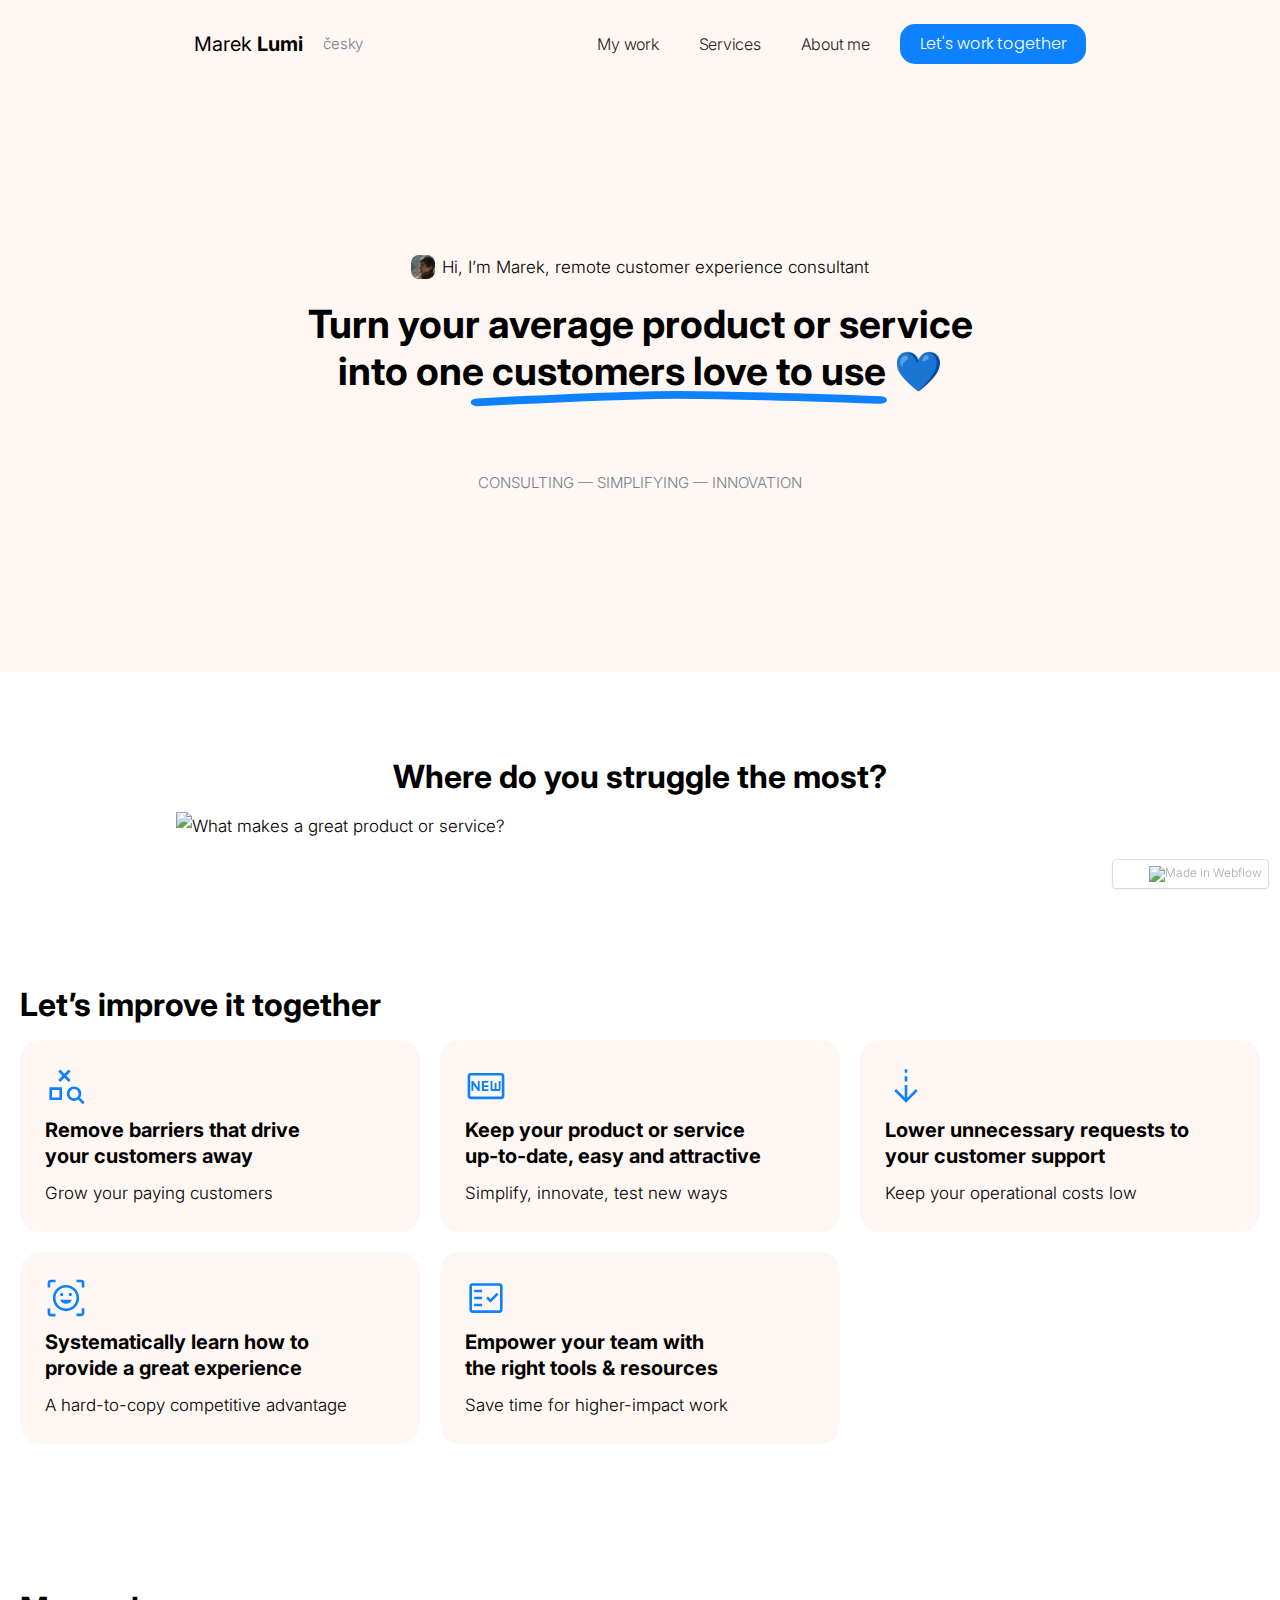
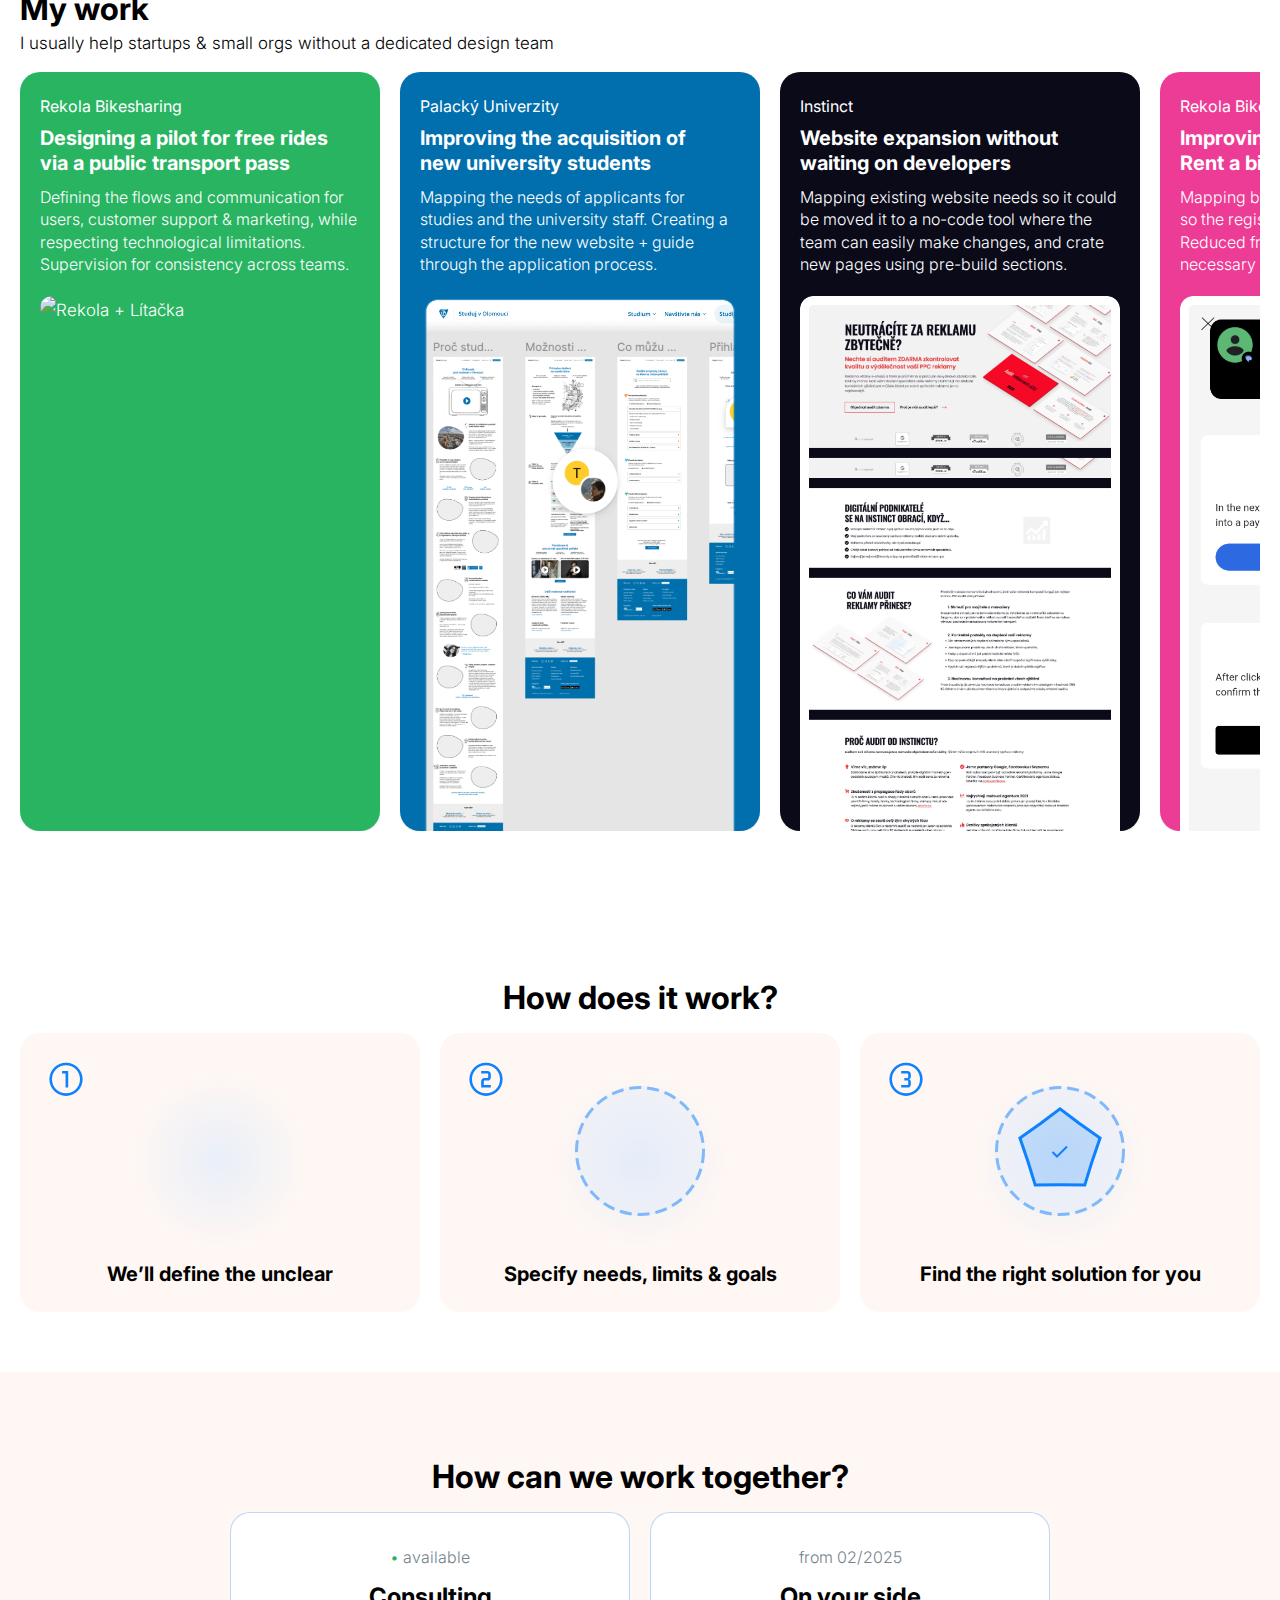
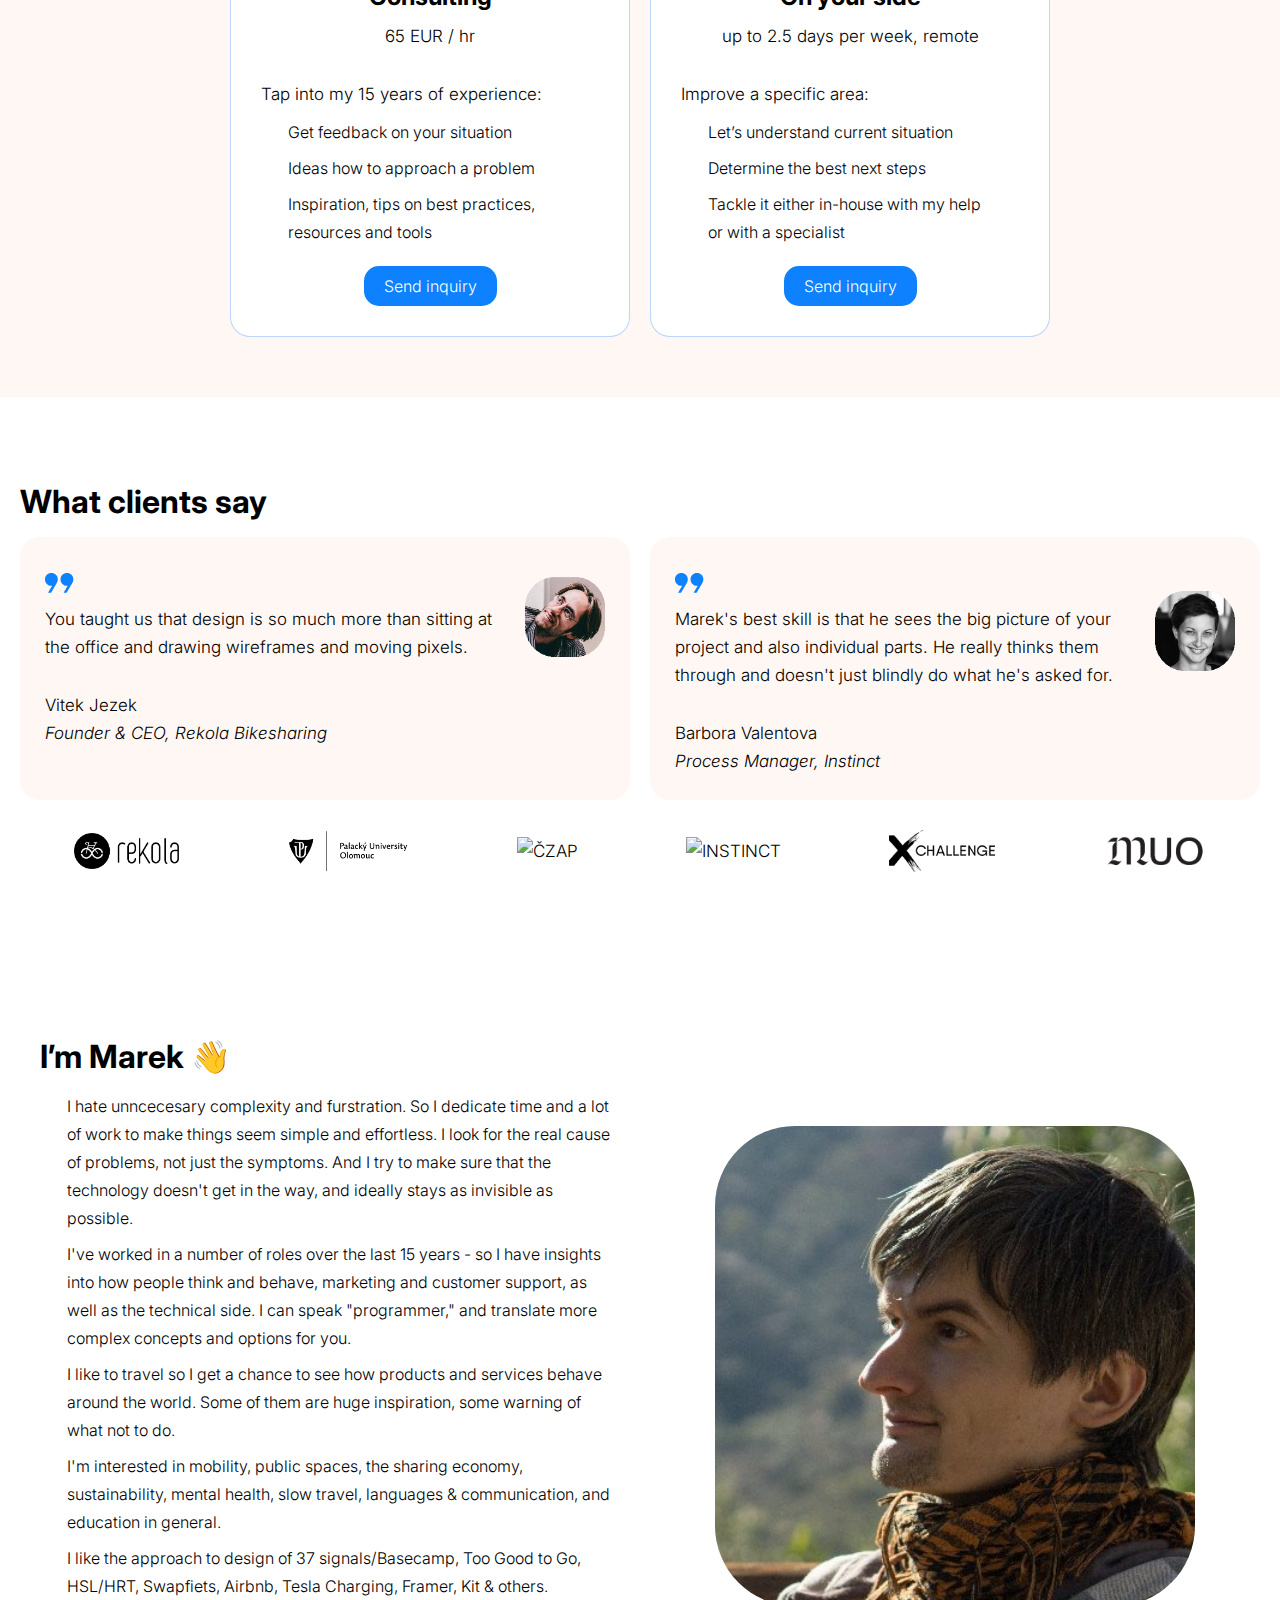
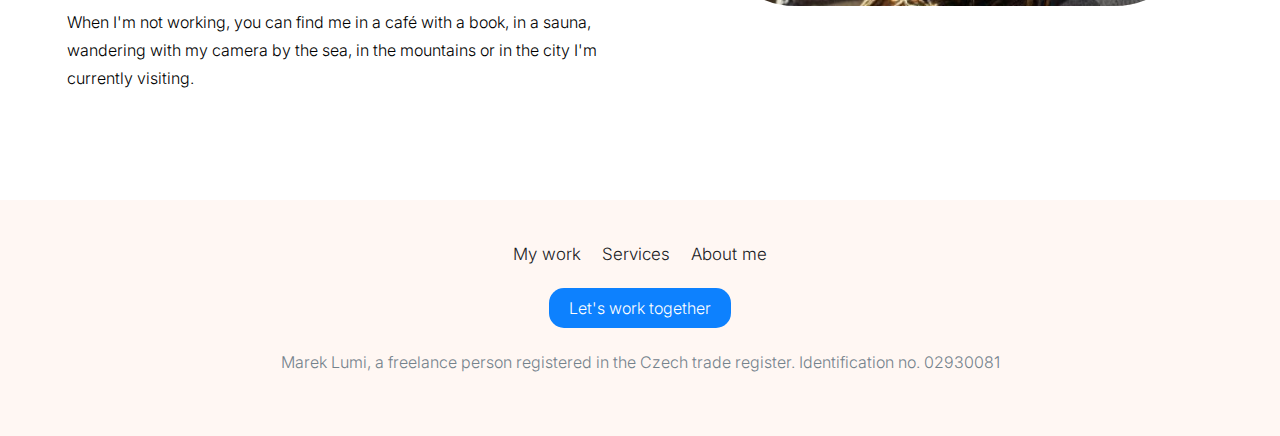
==== commit 26f52026: "New site test" ====
--- a/index.html
+++ b/index.html
@@ -1,104 +1,253 @@
 <!DOCTYPE html>
-<html data-wf-page="5e246a42b966d9648b8bbe28" data-wf-site="5e246a41b966d9ac808bbe21" class="w-mod-js wf-montserrat-n2-active wf-montserrat-n5-active wf-montserrat-n3-active wf-montserrat-n7-active wf-montserrat-n9-active wf-montserrat-n4-active wf-montserrat-n1-active wf-montserrat-n8-active wf-montserrat-n6-active wf-montserrat-i9-active wf-montserrat-i1-active wf-montserrat-i5-active wf-montserrat-i2-active wf-montserrat-i7-active wf-montserrat-i3-active wf-montserrat-i8-active wf-montserrat-i6-active wf-montserrat-i4-active wf-varelaround-n4-active wf-poppins-n4-active wf-poppins-n5-active wf-active"><head><meta http-equiv="Content-Type" content="text/html; charset=UTF-8"><style>.wf-force-outline-none[tabindex="-1"]:focus{outline:none;}</style><title>Designer Marek Lumi - UX &amp; service design, innovation</title><meta content="Designer Marek Lumi - UX &amp; service design, innovation" property="og:title"><meta content="UX - service design - innovation" property="og:description"><meta content="https://screenshots.webflow.com/sites/5e246a41b966d9ac808bbe21/20200330093921_103e61c42b38cb3cf4775d3fbb3a8ec0.png" property="og:image"><meta content="Designer Marek Lumi - UX &amp; service design, innovation" property="twitter:title"><meta content="UX - service design - innovation" property="twitter:description"><meta content="https://screenshots.webflow.com/sites/5e246a41b966d9ac808bbe21/20200330093921_103e61c42b38cb3cf4775d3fbb3a8ec0.png" property="twitter:image"><meta property="og:type" content="website"><meta content="summary_large_image" name="twitter:card"><meta content="width=device-width, initial-scale=1" name="viewport"><meta content="Webflow" name="generator"><link href="./index_files/mareklumi.webflow.d378e27b3.css" rel="stylesheet" type="text/css"><link href="https://fonts.googleapis.com/" rel="preconnect"><link href="https://fonts.gstatic.com/" rel="preconnect" crossorigin="anonymous"><script type="text/javascript" async="" src="./index_files/js"></script><script src="./index_files/webfont.js" type="text/javascript"></script><link rel="stylesheet" href="./index_files/css" media="all"><script type="text/javascript">WebFont.load({  google: {    families: ["Montserrat:100,100italic,200,200italic,300,300italic,400,400italic,500,500italic,600,600italic,700,700italic,800,800italic,900,900italic","Varela Round:400","Poppins:regular,500:latin-ext,latin"]  }});</script><!--[if lt IE 9]><script src="https://cdnjs.cloudflare.com/ajax/libs/html5shiv/3.7.3/html5shiv.min.js" type="text/javascript"></script><![endif]--><script type="text/javascript">!function(o,c){var n=c.documentElement,t=" w-mod-";n.className+=t+"js",("ontouchstart"in o||o.DocumentTouch&&c instanceof DocumentTouch)&&(n.className+=t+"touch")}(window,document);</script><link href="https://uploads-ssl.webflow.com/5e246a41b966d9ac808bbe21/5e7ca008e28abc45ae54d797_favicon.png" rel="shortcut icon" type="image/x-icon"><link href="https://uploads-ssl.webflow.com/5e246a41b966d9ac808bbe21/5e7ca00ac750e230809a5abb_webclip.png" rel="apple-touch-icon"><script async="" src="./index_files/js(1)"></script><script type="text/javascript">window.dataLayer = window.dataLayer || [];function gtag(){dataLayer.push(arguments);}gtag('js', new Date());gtag('config', 'UA-60144036-1', {'anonymize_ip': false});</script><style type="text/css">
-@font-face {
-  font-weight: 400;
-  font-style:  normal;
-  font-family: circular;
-
-  src: url('chrome-extension://liecbddmkiiihnedobmlmillhodjkdmb/fonts/CircularXXWeb-Book.woff2') format('woff2');
-}
-
-@font-face {
-  font-weight: 700;
-  font-style:  normal;
-  font-family: circular;
-
-  src: url('chrome-extension://liecbddmkiiihnedobmlmillhodjkdmb/fonts/CircularXXWeb-Bold.woff2') format('woff2');
-}</style></head><body class="body" data-new-gr-c-s-check-loaded="14.1110.0" data-gr-ext-installed=""><div data-collapse="small" data-animation="default" data-duration="400" data-doc-height="1" data-easing="ease" data-easing2="ease" role="banner" class="navbar w-nav"><div class="container-3 w-container"><a href="/" aria-current="page" class="brand w-nav-brand w--current" aria-label="home"><div class="text-logo">Marek<strong>Lumi</strong></div></a><nav role="navigation" class="nav-menu w-nav-menu"><a href="/#services" class="nav-link w-nav-link" style="max-width: 940px;">services</a><a href="/#projects" class="nav-link w-nav-link" style="max-width: 940px;">projects</a><a href="/#testimonials" class="nav-link w-nav-link" style="max-width: 940px;">testimonials</a><a href="/#contact" class="nav-link w-nav-link" style="max-width: 940px;">contact</a><a href="/cs.html" class="nav-link w-nav-link" style="max-width: 940px;">/cz/</a></nav><div class="w-nav-button" style="-webkit-user-select: text;" aria-label="menu" role="button" tabindex="0" aria-controls="w-nav-overlay-0" aria-haspopup="menu" aria-expanded="false"><div class="w-icon-nav-menu"></div></div></div><div class="w-nav-overlay" data-wf-ignore="" id="w-nav-overlay-0"></div></div><header class="section-hero wf-section"><div class="hero-container"><h1 class="h1">I will help you design, improve<span class="break-desktop"> </span>&amp;&nbsp;simplify your&nbsp;projects</h1><div class="hero-text">UX — service design — innovation</div><div class="logos"><img src="./index_files/5e7dedda0208525cb6804e4d_logo-rekola.jpg" alt="" class="client-logo-image"><img src="./index_files/5e7dee050bdc6d5d6d4ea1a3_logo-noc-vedcu.jpg" alt="" class="client-logo-image"><img src="./index_files/5f2c166203c112a2235030d7_logo-cap.jpg" sizes="(max-width: 479px) 60vw, 95.234375px" srcset="https://uploads-ssl.webflow.com/5e246a41b966d9ac808bbe21/5f2c166203c112a2235030d7_logo-cap-p-500.jpeg 500w, https://uploads-ssl.webflow.com/5e246a41b966d9ac808bbe21/5f2c166203c112a2235030d7_logo-cap-p-1080.jpeg 1080w, https://uploads-ssl.webflow.com/5e246a41b966d9ac808bbe21/5f2c166203c112a2235030d7_logo-cap.jpg 1200w" alt="" class="client-logo-image"><img src="./index_files/5e7dedf2020852f269804e9c_logo-redbull.jpg" alt="" class="client-logo-image"><img src="./index_files/5e7dede80bdc6d7be24ea178_logo-x-challenge.jpg" alt="" class="client-logo-image"><img src="./index_files/5e7dee1e60bd8ba8a6851c94_logo-instinct.jpg" sizes="(max-width: 479px) 60vw, 93.8203125px" srcset="https://uploads-ssl.webflow.com/5e246a41b966d9ac808bbe21/5e7dee1e60bd8ba8a6851c94_logo-instinct-p-500.jpeg 500w, https://uploads-ssl.webflow.com/5e246a41b966d9ac808bbe21/5e7dee1e60bd8ba8a6851c94_logo-instinct-p-800.jpeg 800w, https://uploads-ssl.webflow.com/5e246a41b966d9ac808bbe21/5e7dee1e60bd8ba8a6851c94_logo-instinct.jpg 1024w" alt="" class="client-logo-image"></div></div></header><div id="services" class="section-services wf-section"><div class="section-container w-container"><h2 class="h2">Let's work together when you need...</h2><div class="columns-2 w-row"><div class="column-services w-col w-col-6 w-col-small-small-stack"><img src="./index_files/5e7cbc0e72277832397dfa82_audit.png" width="50" alt="" class="icon-service"><div class="text-block-5 above-heading">audit &amp; consultations</div><h3 class="heading-4">Find spots that&nbsp;cost you your&nbsp;customers</h3><p class="paragraph">I'll find frustrating parts and dead ends in your web, app or physical store, missing info and spots where you can earn more or save.<br></p></div><div class="column-services w-col w-col-6 w-col-small-small-stack"><img src="./index_files/5e7cbc6b6c7b7bb52d907c62_innovation.png" width="50" alt="" class="icon-service"><div class="text-block-5 above-heading">innovation</div><h3 class="heading-4">Improve obsolete<br>and too complex<br></h3><p class="paragraph">Let's undesign! Things that are out of date, stopping you from growing or taking valuable time for your employees.</p></div></div><div class="w-row"><div class="column-services w-col w-col-6"><img src="./index_files/5e7cbc9ee28abc7228557b1b_strategy.png" width="50" alt="" class="icon-service"><div class="text-block-5 above-heading">Strategy &amp; workshops</div><h3 class="heading-4">Plan next steps<br>and set priorities</h3><p class="paragraph">I'll help you see the next steps and new perspectives, choose the most important and align your team members.</p></div><div class="column-services w-col w-col-6"><img src="./index_files/5e7cbbb4fa9d5716eff869b1_prototype.png" width="50" alt="" class="icon-service"><div class="text-block-5 above-heading">prototyping</div><h3 class="heading-4">Develop and validate ideas&nbsp;and projects</h3><p class="paragraph">I'll materialize the idea so that everyone can picture it, it can be critiqued and verified. And developed with a minimum of changes</p></div></div></div></div><div id="projects" class="section-projects wf-section"><div class="w-container"><h2 class="h2">I helped startups and smaller organizations with...</h2><div class="project w-row"><div class="column-2 w-col w-col-5"><img src="./index_files/5e77627de7efaf61d09f5174_rekola.jpg" sizes="(max-width: 767px) 92vw, (max-width: 991px) 291.6640625px, 380px" srcset="https://uploads-ssl.webflow.com/5e246a41b966d9ac808bbe21/5e77627de7efaf61d09f5174_rekola-p-500.jpeg 500w, https://uploads-ssl.webflow.com/5e246a41b966d9ac808bbe21/5e77627de7efaf61d09f5174_rekola-p-800.jpeg 800w, https://uploads-ssl.webflow.com/5e246a41b966d9ac808bbe21/5e77627de7efaf61d09f5174_rekola.jpg 1000w" alt="" class="project-image"></div><div class="column-3 w-col w-col-7"><div class="text-block-5 above-heading">Service design, innovation &amp; prototyping</div><h3 class="heading-4">Supervision of bike-sharing service for Czech micromobility startup Rekola</h3><ul role="list" class="project-list"><li>Onboarding improvements: from a bike itself to the 1st ride</li><li>Innovation of the return process: from many screens to 2 taps</li><li>Redesign of customer support to handle growth</li><li>Tools for bike repairs and redistribution with QR codes</li><li>Integration of RedBull contest to current mobile apps</li></ul></div></div><div class="project w-row"><div class="column w-col w-col-5"><img src="./index_files/5e777f40cdc6be5526057afc_x-challenge.jpg" sizes="(max-width: 767px) 92vw, (max-width: 991px) 291.6640625px, 380px" srcset="https://uploads-ssl.webflow.com/5e246a41b966d9ac808bbe21/5e777f40cdc6be5526057afc_x-challenge-p-500.jpeg 500w, https://uploads-ssl.webflow.com/5e246a41b966d9ac808bbe21/5e777f40cdc6be5526057afc_x-challenge.jpg 791w" alt="" class="project-image"></div><div class="column-4 w-col w-col-7"><div class="text-block-5 above-heading">Workshop a prototyping</div><h3 class="heading-4">Discovery and mobile app prototype for experience platform X-challenge</h3><ul role="list" class="project-list"><li>Determining the needs at a workshop</li><li>Identification of technical and time constraints</li><li>App prototyping with dev-studio ByAllMeans</li><li>Consulting during development</li></ul></div></div><div class="project w-row"><div class="column-5 w-col w-col-5"><img src="./index_files/5e81bdf35836db8e4ec2dd35_project-noc-vedcu.jpg" sizes="(max-width: 767px) 92vw, (max-width: 991px) 291.6640625px, 380px" srcset="https://uploads-ssl.webflow.com/5e246a41b966d9ac808bbe21/5e81bdf35836db8e4ec2dd35_project-noc-vedcu-p-500.jpeg 500w, https://uploads-ssl.webflow.com/5e246a41b966d9ac808bbe21/5e81bdf35836db8e4ec2dd35_project-noc-vedcu-p-1080.jpeg 1080w, https://uploads-ssl.webflow.com/5e246a41b966d9ac808bbe21/5e81bdf35836db8e4ec2dd35_project-noc-vedcu-p-1600.jpeg 1600w, https://uploads-ssl.webflow.com/5e246a41b966d9ac808bbe21/5e81bdf35836db8e4ec2dd35_project-noc-vedcu-p-2000.jpeg 2000w, https://uploads-ssl.webflow.com/5e246a41b966d9ac808bbe21/5e81bdf35836db8e4ec2dd35_project-noc-vedcu-p-2600.jpeg 2600w, https://uploads-ssl.webflow.com/5e246a41b966d9ac808bbe21/5e81bdf35836db8e4ec2dd35_project-noc-vedcu-p-3200.jpeg 3200w, https://uploads-ssl.webflow.com/5e246a41b966d9ac808bbe21/5e81bdf35836db8e4ec2dd35_project-noc-vedcu.jpg 5500w" alt="" class="project-image"></div><div class="column-6 w-col w-col-7"><div class="text-block-5 above-heading">audit a prototyping</div><h3 class="heading-4">Schedule communication to the visitors of the Night of Scientists</h3><ul role="list" class="project-list"><li>Determining the needs through interviews &amp; surveys</li><li>Audit of existing apps and content<br></li><li>Design of new app, instructions for the development</li><li>This project was done entirely remotely</li></ul></div></div><div class="project w-row"><div class="column-7 w-col w-col-5"><img src="./index_files/5e778018e5ba0ebbca99ab65_muo.jpg" alt="" class="project-image"></div><div class="column-8 w-col w-col-7"><div class="text-block-5 above-heading">Service safari &amp; strategy</div><h3 class="heading-4">Visitor journey mapping for&nbsp;Olomouc&nbsp;museum</h3><ul role="list" class="project-list"><li>Interviews with cashiers and custodians, visitor observations</li><li class="list-item-3">Service safari in two museum buildings</li><li>Workshop with curators and educators</li><li>Problems report and strategy for further development</li></ul></div></div></div></div><div id="testimonials" class="section-testimonials wf-section"><div class="w-container"><h2 class="h2 text-center">How clients see our collaboration</h2><div data-delay="4000" data-animation="slide" class="slider w-slider" data-autoplay="false" data-easing="ease" data-hide-arrows="false" data-disable-swipe="false" data-autoplay-limit="0" data-nav-spacing="3" data-duration="500" data-infinite="true" role="region" aria-label="carousel"><div class="w-slider-mask" id="w-slider-mask-0"><div class="w-slide" aria-label="1 of 4" role="group" style="transform: translateX(0px); opacity: 1;"><div class="w-row"><div class="slider-image w-clearfix w-col w-col-3"><img src="./index_files/5e778ae7c78e1c8217b875db_vitek-jezek.png" alt="" class="quote-photo"></div><div class="column-9 w-col w-col-9"><p class="quote-text">“You taught us that design is so much more than sitting at the office and drawing wireframes and moving pixels.”</p><div class="quote-name">Vitek Jezek</div><p class="quote-role">Founder &amp; CEO, Rekola Bikesharing<br><strong>‍</strong>vitek.jezek@rekola.cz</p></div></div></div><div class="w-slide" aria-label="2 of 4" role="group" aria-hidden="true" style="transform: translateX(0px); opacity: 1;"><div class="w-row" aria-hidden="true"><div class="slider-image w-clearfix w-col w-col-3" aria-hidden="true"><img src="./index_files/5e779931cdc6be2a9b05f723_bara-valentova.png" alt="" class="quote-photo" aria-hidden="true"></div><div class="column-10 w-col w-col-9" aria-hidden="true"><p class="quote-text" aria-hidden="true">“Marek's best skill is that he sees the big picture of your project and also individual parts. He really thinks them through and doesn't blindly do what he's asked for.”</p><div class="quote-name" aria-hidden="true">Bara Valentova</div><p class="quote-role" aria-hidden="true">project manager, Inspiro</p></div></div></div><div class="w-slide" aria-label="3 of 4" role="group" aria-hidden="true" style="transform: translateX(0px); opacity: 1;"><div class="w-row" aria-hidden="true"><div class="slider-image w-clearfix w-col w-col-3" aria-hidden="true"><img src="./index_files/5e7799324c71bdbf0645824b_tomas-kasal.png" alt="" class="quote-photo" aria-hidden="true"></div><div class="column-12 w-col w-col-9" aria-hidden="true"><p class="quote-text" aria-hidden="true">“Working with Marek was great and flexible. In the end, he did much more than we originally planned and I'm grateful for it.”</p><div class="quote-name" aria-hidden="true">Tomáš Kasal</div><p class="quote-role" aria-hidden="true">marketing a PR, Museum of Arts Olomouc<br aria-hidden="true">kasal@muo.cz</p></div></div></div><div class="w-slide" aria-label="4 of 4" role="group" aria-hidden="true" style="transform: translateX(0px); opacity: 1;"><div class="w-row" aria-hidden="true"><div class="slider-image w-clearfix w-col w-col-3" aria-hidden="true"><img src="./index_files/5e7799324c71bd138545824a_lukas-novak.png" alt="" class="quote-photo" aria-hidden="true"></div><div class="column-13 w-col w-col-9" aria-hidden="true"><p class="quote-text" aria-hidden="true">“Marek can quickly empathize with different users and it inspires his ideas for app improvements.”</p><div class="quote-name" aria-hidden="true">Lukas Novak</div><p class="quote-role" aria-hidden="true">mobile apps developer, freelance<br aria-hidden="true">jsem@novaklukas.cz</p></div></div></div><div aria-live="off" aria-atomic="true" class="w-slider-aria-label" data-wf-ignore=""></div></div><div class="left-arrow w-slider-arrow-left" role="button" tabindex="0" aria-controls="w-slider-mask-0" aria-label="previous slide"><div class="icon-2 w-icon-slider-left"></div></div><div class="w-slider-arrow-right" role="button" tabindex="0" aria-controls="w-slider-mask-0" aria-label="next slide"><div class="icon w-icon-slider-right"></div></div><div class="slide-nav w-slider-nav w-round"><div class="w-slider-dot w-active" data-wf-ignore="" aria-label="Show slide 1 of 4" aria-pressed="true" role="button" tabindex="0" style="margin-left: 3px; margin-right: 3px;"></div><div class="w-slider-dot" data-wf-ignore="" aria-label="Show slide 2 of 4" aria-pressed="false" role="button" tabindex="-1" style="margin-left: 3px; margin-right: 3px;"></div><div class="w-slider-dot" data-wf-ignore="" aria-label="Show slide 3 of 4" aria-pressed="false" role="button" tabindex="-1" style="margin-left: 3px; margin-right: 3px;"></div><div class="w-slider-dot" data-wf-ignore="" aria-label="Show slide 4 of 4" aria-pressed="false" role="button" tabindex="-1" style="margin-left: 3px; margin-right: 3px;"></div></div></div></div></div><div id="contact" class="section-contact wf-section"><div class="text-white w-container"><img src="./index_files/5e7cbce52bee9c85de752a1f_email.png" width="50" alt=""><h2 class="h1 h1-contact">Get a helping hand!</h2><div class="text-block-6">Send me an email and I will get back to you<br>in 2 days with more details.<br><br>I'm from Prague, Czechia. But I'm used to working remotely.<br><br><strong>marek.lumi@icloud.com</strong></div></div></div><footer class="section-footer wf-section"><div class="w-container"><img src="./index_files/5e778c0c1ede361319b9344b_marek-lumi.png" width="91" alt="" class="image-6"><div class="text-block-8">Marek Lumi, a person registered in the Czech trade register. Identification no. 02930081<br><a href="https://www.linkedin.com/in/mareklumi/" target="_blank" class="link-2">Let's connect on LinkedIn!</a><br></div></div><p class="paragraph-6">Icons by <a href="https://icons8.com/" target="_blank" class="link-3">Icons8</a></p></footer><script src="./index_files/jquery-3.5.1.min.dc5e7f18c8.js" type="text/javascript" integrity="sha256-9/aliU8dGd2tb6OSsuzixeV4y/faTqgFtohetphbbj0=" crossorigin="anonymous"></script><script src="./index_files/webflow.735690374.js" type="text/javascript"></script><div id="loom-companion-mv3" ext-id="liecbddmkiiihnedobmlmillhodjkdmb"><section id="shadow-host-companion"><template shadowrootmode="open"><div id="inner-shadow-companion"><div class="css-0" id="tooltip-mount-layer-companion"></div><style data-emotion="companion-global"></style><style data-emotion="companion" data-s=""></style><style>
-            
-    #inner-shadow-companion {
-      font-size: 100%;
-    }
-    #inner-shadow-companion {
-      font-family: circular, -apple-system, BlinkMacSystemFont, Segoe UI,
-        sans-serif;
-      color: var(--lns-color-body);
-      
-  font-size: var(--lns-fontSize-medium);
-  line-height: var(--lns-lineHeight-medium);
-;
-      font-feature-settings: 'ss08' on;
-    }
-
-    #inner-shadow-companion *,
-    #inner-shadow-companion *:before,
-    #inner-shadow-companion *:after {
-      box-sizing: border-box;
-    }
-
-    #inner-shadow-companion * {
-      -webkit-font-smoothing: antialiased;
-      -moz-osx-font-smoothing: grayscale;
-      letter-spacing: calc(0.6px - 0.05em);
-    }
-
-    
-    #inner-shadow-companion,
-    .theme-light,
-    [data-lens-theme="light"] {
-      --lns-color-primary: var(--lns-themeLight-color-primary);--lns-color-primaryHover: var(--lns-themeLight-color-primaryHover);--lns-color-primaryActive: var(--lns-themeLight-color-primaryActive);--lns-color-body: var(--lns-themeLight-color-body);--lns-color-bodyDimmed: var(--lns-themeLight-color-bodyDimmed);--lns-color-background: var(--lns-themeLight-color-background);--lns-color-backgroundHover: var(--lns-themeLight-color-backgroundHover);--lns-color-backgroundActive: var(--lns-themeLight-color-backgroundActive);--lns-color-backgroundSecondary: var(--lns-themeLight-color-backgroundSecondary);--lns-color-backgroundSecondary2: var(--lns-themeLight-color-backgroundSecondary2);--lns-color-overlay: var(--lns-themeLight-color-overlay);--lns-color-border: var(--lns-themeLight-color-border);--lns-color-focusRing: var(--lns-themeLight-color-focusRing);--lns-color-record: var(--lns-themeLight-color-record);--lns-color-recordHover: var(--lns-themeLight-color-recordHover);--lns-color-recordActive: var(--lns-themeLight-color-recordActive);--lns-color-info: var(--lns-themeLight-color-info);--lns-color-success: var(--lns-themeLight-color-success);--lns-color-warning: var(--lns-themeLight-color-warning);--lns-color-danger: var(--lns-themeLight-color-danger);--lns-color-dangerHover: var(--lns-themeLight-color-dangerHover);--lns-color-dangerActive: var(--lns-themeLight-color-dangerActive);--lns-color-backdrop: var(--lns-themeLight-color-backdrop);--lns-color-backdropDark: var(--lns-themeLight-color-backdropDark);--lns-color-disabledContent: var(--lns-themeLight-color-disabledContent);--lns-color-highlight: var(--lns-themeLight-color-highlight);--lns-color-disabledBackground: var(--lns-themeLight-color-disabledBackground);--lns-color-formFieldBorder: var(--lns-themeLight-color-formFieldBorder);--lns-color-formFieldBackground: var(--lns-themeLight-color-formFieldBackground);--lns-color-buttonBorder: var(--lns-themeLight-color-buttonBorder);--lns-color-upgrade: var(--lns-themeLight-color-upgrade);--lns-color-upgradeHover: var(--lns-themeLight-color-upgradeHover);--lns-color-upgradeActive: var(--lns-themeLight-color-upgradeActive);--lns-color-tabBackground: var(--lns-themeLight-color-tabBackground);--lns-color-discoveryBackground: var(--lns-themeLight-color-discoveryBackground);--lns-color-discoveryLightBackground: var(--lns-themeLight-color-discoveryLightBackground);--lns-color-discoveryTitle: var(--lns-themeLight-color-discoveryTitle);--lns-color-discoveryHighlight: var(--lns-themeLight-color-discoveryHighlight);
-    }
-
-    .theme-dark,
-    [data-lens-theme="dark"] {
-      --lns-color-primary: var(--lns-themeDark-color-primary);--lns-color-primaryHover: var(--lns-themeDark-color-primaryHover);--lns-color-primaryActive: var(--lns-themeDark-color-primaryActive);--lns-color-body: var(--lns-themeDark-color-body);--lns-color-bodyDimmed: var(--lns-themeDark-color-bodyDimmed);--lns-color-background: var(--lns-themeDark-color-background);--lns-color-backgroundHover: var(--lns-themeDark-color-backgroundHover);--lns-color-backgroundActive: var(--lns-themeDark-color-backgroundActive);--lns-color-backgroundSecondary: var(--lns-themeDark-color-backgroundSecondary);--lns-color-backgroundSecondary2: var(--lns-themeDark-color-backgroundSecondary2);--lns-color-overlay: var(--lns-themeDark-color-overlay);--lns-color-border: var(--lns-themeDark-color-border);--lns-color-focusRing: var(--lns-themeDark-color-focusRing);--lns-color-record: var(--lns-themeDark-color-record);--lns-color-recordHover: var(--lns-themeDark-color-recordHover);--lns-color-recordActive: var(--lns-themeDark-color-recordActive);--lns-color-info: var(--lns-themeDark-color-info);--lns-color-success: var(--lns-themeDark-color-success);--lns-color-warning: var(--lns-themeDark-color-warning);--lns-color-danger: var(--lns-themeDark-color-danger);--lns-color-dangerHover: var(--lns-themeDark-color-dangerHover);--lns-color-dangerActive: var(--lns-themeDark-color-dangerActive);--lns-color-backdrop: var(--lns-themeDark-color-backdrop);--lns-color-backdropDark: var(--lns-themeDark-color-backdropDark);--lns-color-disabledContent: var(--lns-themeDark-color-disabledContent);--lns-color-highlight: var(--lns-themeDark-color-highlight);--lns-color-disabledBackground: var(--lns-themeDark-color-disabledBackground);--lns-color-formFieldBorder: var(--lns-themeDark-color-formFieldBorder);--lns-color-formFieldBackground: var(--lns-themeDark-color-formFieldBackground);--lns-color-buttonBorder: var(--lns-themeDark-color-buttonBorder);--lns-color-upgrade: var(--lns-themeDark-color-upgrade);--lns-color-upgradeHover: var(--lns-themeDark-color-upgradeHover);--lns-color-upgradeActive: var(--lns-themeDark-color-upgradeActive);--lns-color-tabBackground: var(--lns-themeDark-color-tabBackground);--lns-color-discoveryBackground: var(--lns-themeDark-color-discoveryBackground);--lns-color-discoveryLightBackground: var(--lns-themeDark-color-discoveryLightBackground);--lns-color-discoveryTitle: var(--lns-themeDark-color-discoveryTitle);--lns-color-discoveryHighlight: var(--lns-themeDark-color-discoveryHighlight);
-    }
-  
-
-    
-    #inner-shadow-companion {
-      --lns-fontWeight-book:400;--lns-fontWeight-bold:700;--lns-unit:0.5rem;--lns-fontSize-small:calc(1.5 * var(--lns-unit, 8px));--lns-lineHeight-small:1.5;--lns-fontSize-body-sm:calc(1.5 * var(--lns-unit, 8px));--lns-lineHeight-body-sm:1.5;--lns-fontSize-medium:calc(1.75 * var(--lns-unit, 8px));--lns-lineHeight-medium:1.6;--lns-fontSize-body-md:calc(1.75 * var(--lns-unit, 8px));--lns-lineHeight-body-md:1.6;--lns-fontSize-large:calc(2.25 * var(--lns-unit, 8px));--lns-lineHeight-large:1.45;--lns-fontSize-body-lg:calc(2.25 * var(--lns-unit, 8px));--lns-lineHeight-body-lg:1.45;--lns-fontSize-xlarge:calc(3 * var(--lns-unit, 8px));--lns-lineHeight-xlarge:1.35;--lns-fontSize-heading-sm:calc(3 * var(--lns-unit, 8px));--lns-lineHeight-heading-sm:1.35;--lns-fontSize-xxlarge:calc(4 * var(--lns-unit, 8px));--lns-lineHeight-xxlarge:1.2;--lns-fontSize-heading-md:calc(4 * var(--lns-unit, 8px));--lns-lineHeight-heading-md:1.2;--lns-fontSize-xxxlarge:calc(6 * var(--lns-unit, 8px));--lns-lineHeight-xxxlarge:1.15;--lns-fontSize-heading-lg:calc(6 * var(--lns-unit, 8px));--lns-lineHeight-heading-lg:1.15;--lns-radius-medium:calc(1 * var(--lns-unit, 8px));--lns-radius-large:calc(2 * var(--lns-unit, 8px));--lns-radius-xlarge:calc(3 * var(--lns-unit, 8px));--lns-radius-full:calc(999 * var(--lns-unit, 8px));--lns-shadow-small:0 calc(0.5 * var(--lns-unit, 8px)) calc(1.25 * var(--lns-unit, 8px)) hsla(0, 0%, 0%, 0.05);--lns-shadow-medium:0 calc(0.5 * var(--lns-unit, 8px)) calc(1.25 * var(--lns-unit, 8px)) hsla(0, 0%, 0%, 0.1);--lns-shadow-large:0 calc(0.75 * var(--lns-unit, 8px)) calc(3 * var(--lns-unit, 8px)) hsla(0, 0%, 0%, 0.1);--lns-space-xsmall:calc(0.5 * var(--lns-unit, 8px));--lns-space-small:calc(1 * var(--lns-unit, 8px));--lns-space-medium:calc(2 * var(--lns-unit, 8px));--lns-space-large:calc(3 * var(--lns-unit, 8px));--lns-space-xlarge:calc(5 * var(--lns-unit, 8px));--lns-space-xxlarge:calc(8 * var(--lns-unit, 8px));--lns-formFieldBorderWidth:1px;--lns-formFieldBorderWidthFocus:2px;--lns-formFieldHeight:calc(4.5 * var(--lns-unit, 8px));--lns-formFieldRadius:calc(2.25 * var(--lns-unit, 8px));--lns-formFieldHorizontalPadding:calc(2 * var(--lns-unit, 8px));--lns-formFieldBorderShadow:
-    inset 0 0 0 var(--lns-formFieldBorderWidth) var(--lns-color-formFieldBorder)
-  ;--lns-formFieldBorderShadowFocus:
-    inset 0 0 0 var(--lns-formFieldBorderWidthFocus) var(--lns-color-blurple),
-    0 0 0 var(--lns-formFieldBorderWidthFocus) var(--lns-color-focusRing)
-  ;--lns-color-red:hsla(11,80%,45%,1);--lns-color-blurpleLight:hsla(240,83.3%,95.3%,1);--lns-color-blurpleMedium:hsla(242,81%,87.6%,1);--lns-color-blurple:hsla(242,88.4%,66.3%,1);--lns-color-blurpleDark:hsla(242,87.6%,62%,1);--lns-color-offWhite:hsla(45,36.4%,95.7%,1);--lns-color-blueLight:hsla(206,58.3%,85.9%,1);--lns-color-blue:hsla(206,100%,73.3%,1);--lns-color-blueDark:hsla(206,29.5%,33.9%,1);--lns-color-orangeLight:hsla(6,100%,89.6%,1);--lns-color-orange:hsla(11,100%,62.2%,1);--lns-color-orangeDark:hsla(11,79.9%,64.9%,1);--lns-color-tealLight:hsla(180,20%,67.6%,1);--lns-color-teal:hsla(180,51.4%,51.6%,1);--lns-color-tealDark:hsla(180,16.2%,22.9%,1);--lns-color-yellowLight:hsla(39,100%,87.8%,1);--lns-color-yellow:hsla(50,100%,57.3%,1);--lns-color-yellowDark:hsla(39,100%,68%,1);--lns-color-grey8:hsla(0,0%,13%,1);--lns-color-grey7:hsla(246,16%,26%,1);--lns-color-grey6:hsla(252,13%,46%,1);--lns-color-grey5:hsla(240,7%,62%,1);--lns-color-grey4:hsla(259,12%,75%,1);--lns-color-grey3:hsla(260,11%,85%,1);--lns-color-grey2:hsla(260,11%,95%,1);--lns-color-grey1:hsla(240,7%,97%,1);--lns-color-white:hsla(0,0%,100%,1);--lns-themeLight-color-primary:hsla(242,88.4%,66.3%,1);--lns-themeLight-color-primaryHover:hsla(242,88.4%,56.3%,1);--lns-themeLight-color-primaryActive:hsla(242,88.4%,45.3%,1);--lns-themeLight-color-body:hsla(0,0%,13%,1);--lns-themeLight-color-bodyDimmed:hsla(252,13%,46%,1);--lns-themeLight-color-background:hsla(0,0%,100%,1);--lns-themeLight-color-backgroundHover:hsla(246,16%,26%,0.1);--lns-themeLight-color-backgroundActive:hsla(246,16%,26%,0.3);--lns-themeLight-color-backgroundSecondary:hsla(246,16%,26%,0.04);--lns-themeLight-color-backgroundSecondary2:hsla(45,34%,78%,0.2);--lns-themeLight-color-overlay:hsla(0,0%,100%,1);--lns-themeLight-color-border:hsla(252,13%,46%,0.2);--lns-themeLight-color-focusRing:hsla(242,88.4%,66.3%,0.5);--lns-themeLight-color-record:hsla(11,100%,62.2%,1);--lns-themeLight-color-recordHover:hsla(11,100%,52.2%,1);--lns-themeLight-color-recordActive:hsla(11,100%,42.2%,1);--lns-themeLight-color-info:hsla(206,100%,73.3%,1);--lns-themeLight-color-success:hsla(180,51.4%,51.6%,1);--lns-themeLight-color-warning:hsla(39,100%,68%,1);--lns-themeLight-color-danger:hsla(11,80%,45%,1);--lns-themeLight-color-dangerHover:hsla(11,80%,38%,1);--lns-themeLight-color-dangerActive:hsla(11,80%,31%,1);--lns-themeLight-color-backdrop:hsla(0,0%,13%,0.5);--lns-themeLight-color-backdropDark:hsla(0,0%,13%,0.9);--lns-themeLight-color-disabledContent:hsla(240,7%,62%,1);--lns-themeLight-color-highlight:hsla(240,83.3%,66.3%,0.15);--lns-themeLight-color-disabledBackground:hsla(260,11%,95%,1);--lns-themeLight-color-formFieldBorder:hsla(260,11%,85%,1);--lns-themeLight-color-formFieldBackground:hsla(0,0%,100%,1);--lns-themeLight-color-buttonBorder:hsla(252,13%,46%,0.25);--lns-themeLight-color-upgrade:hsla(206,100%,93%,1);--lns-themeLight-color-upgradeHover:hsla(206,100%,85%,1);--lns-themeLight-color-upgradeActive:hsla(206,100%,77%,1);--lns-themeLight-color-tabBackground:hsla(252,13%,46%,0.15);--lns-themeLight-color-discoveryBackground:hsla(206,100%,93%,1);--lns-themeLight-color-discoveryLightBackground:hsla(206,100%,97%,1);--lns-themeLight-color-discoveryTitle:hsla(0,0%,13%,1);--lns-themeLight-color-discoveryHighlight:hsla(206,100%,77%,0.3);--lns-themeDark-color-primary:hsla(242,87%,73%,1);--lns-themeDark-color-primaryHover:hsla(242,88.4%,56.3%,1);--lns-themeDark-color-primaryActive:hsla(242,88.4%,45.3%,1);--lns-themeDark-color-body:hsla(240,7%,97%,1);--lns-themeDark-color-bodyDimmed:hsla(240,7%,62%,1);--lns-themeDark-color-background:hsla(0,0%,13%,1);--lns-themeDark-color-backgroundHover:hsla(0,0%,100%,0.1);--lns-themeDark-color-backgroundActive:hsla(0,0%,100%,0.2);--lns-themeDark-color-backgroundSecondary:hsla(0,0%,100%,0.04);--lns-themeDark-color-backgroundSecondary2:hsla(45,13%,44%,0.2);--lns-themeDark-color-overlay:hsla(0,0%,20%,1);--lns-themeDark-color-border:hsla(259,12%,75%,0.2);--lns-themeDark-color-focusRing:hsla(242,88.4%,66.3%,0.5);--lns-themeDark-color-record:hsla(11,100%,62.2%,1);--lns-themeDark-color-recordHover:hsla(11,100%,52.2%,1);--lns-themeDark-color-recordActive:hsla(11,100%,42.2%,1);--lns-themeDark-color-info:hsla(206,100%,73.3%,1);--lns-themeDark-color-success:hsla(180,51.4%,51.6%,1);--lns-themeDark-color-warning:hsla(39,100%,68%,1);--lns-themeDark-color-danger:hsla(11,80%,45%,1);--lns-themeDark-color-dangerHover:hsla(11,80%,38%,1);--lns-themeDark-color-dangerActive:hsla(11,80%,31%,1);--lns-themeDark-color-backdrop:hsla(0,0%,13%,0.5);--lns-themeDark-color-backdropDark:hsla(0,0%,13%,0.9);--lns-themeDark-color-disabledContent:hsla(240,7%,62%,1);--lns-themeDark-color-highlight:hsla(240,83.3%,66.3%,0.15);--lns-themeDark-color-disabledBackground:hsla(252,13%,23%,1);--lns-themeDark-color-formFieldBorder:hsla(252,13%,46%,1);--lns-themeDark-color-formFieldBackground:hsla(0,0%,13%,1);--lns-themeDark-color-buttonBorder:hsla(0,0%,100%,0.25);--lns-themeDark-color-upgrade:hsla(206,92%,81%,1);--lns-themeDark-color-upgradeHover:hsla(206,92%,74%,1);--lns-themeDark-color-upgradeActive:hsla(206,92%,67%,1);--lns-themeDark-color-tabBackground:hsla(0,0%,100%,0.15);--lns-themeDark-color-discoveryBackground:hsla(206,92%,81%,1);--lns-themeDark-color-discoveryLightBackground:hsla(0,0%,13%,1);--lns-themeDark-color-discoveryTitle:hsla(206,100%,73.3%,1);--lns-themeDark-color-discoveryHighlight:hsla(206,100%,77%,0.3);
-    }
-  
-
-    .c\:red{color:var(--lns-color-red)}.c\:blurpleLight{color:var(--lns-color-blurpleLight)}.c\:blurpleMedium{color:var(--lns-color-blurpleMedium)}.c\:blurple{color:var(--lns-color-blurple)}.c\:blurpleDark{color:var(--lns-color-blurpleDark)}.c\:offWhite{color:var(--lns-color-offWhite)}.c\:blueLight{color:var(--lns-color-blueLight)}.c\:blue{color:var(--lns-color-blue)}.c\:blueDark{color:var(--lns-color-blueDark)}.c\:orangeLight{color:var(--lns-color-orangeLight)}.c\:orange{color:var(--lns-color-orange)}.c\:orangeDark{color:var(--lns-color-orangeDark)}.c\:tealLight{color:var(--lns-color-tealLight)}.c\:teal{color:var(--lns-color-teal)}.c\:tealDark{color:var(--lns-color-tealDark)}.c\:yellowLight{color:var(--lns-color-yellowLight)}.c\:yellow{color:var(--lns-color-yellow)}.c\:yellowDark{color:var(--lns-color-yellowDark)}.c\:grey8{color:var(--lns-color-grey8)}.c\:grey7{color:var(--lns-color-grey7)}.c\:grey6{color:var(--lns-color-grey6)}.c\:grey5{color:var(--lns-color-grey5)}.c\:grey4{color:var(--lns-color-grey4)}.c\:grey3{color:var(--lns-color-grey3)}.c\:grey2{color:var(--lns-color-grey2)}.c\:grey1{color:var(--lns-color-grey1)}.c\:white{color:var(--lns-color-white)}.c\:primary{color:var(--lns-color-primary)}.c\:primaryHover{color:var(--lns-color-primaryHover)}.c\:primaryActive{color:var(--lns-color-primaryActive)}.c\:body{color:var(--lns-color-body)}.c\:bodyDimmed{color:var(--lns-color-bodyDimmed)}.c\:background{color:var(--lns-color-background)}.c\:backgroundHover{color:var(--lns-color-backgroundHover)}.c\:backgroundActive{color:var(--lns-color-backgroundActive)}.c\:backgroundSecondary{color:var(--lns-color-backgroundSecondary)}.c\:backgroundSecondary2{color:var(--lns-color-backgroundSecondary2)}.c\:overlay{color:var(--lns-color-overlay)}.c\:border{color:var(--lns-color-border)}.c\:focusRing{color:var(--lns-color-focusRing)}.c\:record{color:var(--lns-color-record)}.c\:recordHover{color:var(--lns-color-recordHover)}.c\:recordActive{color:var(--lns-color-recordActive)}.c\:info{color:var(--lns-color-info)}.c\:success{color:var(--lns-color-success)}.c\:warning{color:var(--lns-color-warning)}.c\:danger{color:var(--lns-color-danger)}.c\:dangerHover{color:var(--lns-color-dangerHover)}.c\:dangerActive{color:var(--lns-color-dangerActive)}.c\:backdrop{color:var(--lns-color-backdrop)}.c\:backdropDark{color:var(--lns-color-backdropDark)}.c\:disabledContent{color:var(--lns-color-disabledContent)}.c\:highlight{color:var(--lns-color-highlight)}.c\:disabledBackground{color:var(--lns-color-disabledBackground)}.c\:formFieldBorder{color:var(--lns-color-formFieldBorder)}.c\:formFieldBackground{color:var(--lns-color-formFieldBackground)}.c\:buttonBorder{color:var(--lns-color-buttonBorder)}.c\:upgrade{color:var(--lns-color-upgrade)}.c\:upgradeHover{color:var(--lns-color-upgradeHover)}.c\:upgradeActive{color:var(--lns-color-upgradeActive)}.c\:tabBackground{color:var(--lns-color-tabBackground)}.c\:discoveryBackground{color:var(--lns-color-discoveryBackground)}.c\:discoveryLightBackground{color:var(--lns-color-discoveryLightBackground)}.c\:discoveryTitle{color:var(--lns-color-discoveryTitle)}.c\:discoveryHighlight{color:var(--lns-color-discoveryHighlight)}.shadow\:small{box-shadow:var(--lns-shadow-small)}.shadow\:medium{box-shadow:var(--lns-shadow-medium)}.shadow\:large{box-shadow:var(--lns-shadow-large)}.radius\:medium{border-radius:var(--lns-radius-medium)}.radius\:large{border-radius:var(--lns-radius-large)}.radius\:xlarge{border-radius:var(--lns-radius-xlarge)}.radius\:full{border-radius:var(--lns-radius-full)}.bgc\:red{background-color:var(--lns-color-red)}.bgc\:blurpleLight{background-color:var(--lns-color-blurpleLight)}.bgc\:blurpleMedium{background-color:var(--lns-color-blurpleMedium)}.bgc\:blurple{background-color:var(--lns-color-blurple)}.bgc\:blurpleDark{background-color:var(--lns-color-blurpleDark)}.bgc\:offWhite{background-color:var(--lns-color-offWhite)}.bgc\:blueLight{background-color:var(--lns-color-blueLight)}.bgc\:blue{background-color:var(--lns-color-blue)}.bgc\:blueDark{background-color:var(--lns-color-blueDark)}.bgc\:orangeLight{background-color:var(--lns-color-orangeLight)}.bgc\:orange{background-color:var(--lns-color-orange)}.bgc\:orangeDark{background-color:var(--lns-color-orangeDark)}.bgc\:tealLight{background-color:var(--lns-color-tealLight)}.bgc\:teal{background-color:var(--lns-color-teal)}.bgc\:tealDark{background-color:var(--lns-color-tealDark)}.bgc\:yellowLight{background-color:var(--lns-color-yellowLight)}.bgc\:yellow{background-color:var(--lns-color-yellow)}.bgc\:yellowDark{background-color:var(--lns-color-yellowDark)}.bgc\:grey8{background-color:var(--lns-color-grey8)}.bgc\:grey7{background-color:var(--lns-color-grey7)}.bgc\:grey6{background-color:var(--lns-color-grey6)}.bgc\:grey5{background-color:var(--lns-color-grey5)}.bgc\:grey4{background-color:var(--lns-color-grey4)}.bgc\:grey3{background-color:var(--lns-color-grey3)}.bgc\:grey2{background-color:var(--lns-color-grey2)}.bgc\:grey1{background-color:var(--lns-color-grey1)}.bgc\:white{background-color:var(--lns-color-white)}.bgc\:primary{background-color:var(--lns-color-primary)}.bgc\:primaryHover{background-color:var(--lns-color-primaryHover)}.bgc\:primaryActive{background-color:var(--lns-color-primaryActive)}.bgc\:body{background-color:var(--lns-color-body)}.bgc\:bodyDimmed{background-color:var(--lns-color-bodyDimmed)}.bgc\:background{background-color:var(--lns-color-background)}.bgc\:backgroundHover{background-color:var(--lns-color-backgroundHover)}.bgc\:backgroundActive{background-color:var(--lns-color-backgroundActive)}.bgc\:backgroundSecondary{background-color:var(--lns-color-backgroundSecondary)}.bgc\:backgroundSecondary2{background-color:var(--lns-color-backgroundSecondary2)}.bgc\:overlay{background-color:var(--lns-color-overlay)}.bgc\:border{background-color:var(--lns-color-border)}.bgc\:focusRing{background-color:var(--lns-color-focusRing)}.bgc\:record{background-color:var(--lns-color-record)}.bgc\:recordHover{background-color:var(--lns-color-recordHover)}.bgc\:recordActive{background-color:var(--lns-color-recordActive)}.bgc\:info{background-color:var(--lns-color-info)}.bgc\:success{background-color:var(--lns-color-success)}.bgc\:warning{background-color:var(--lns-color-warning)}.bgc\:danger{background-color:var(--lns-color-danger)}.bgc\:dangerHover{background-color:var(--lns-color-dangerHover)}.bgc\:dangerActive{background-color:var(--lns-color-dangerActive)}.bgc\:backdrop{background-color:var(--lns-color-backdrop)}.bgc\:backdropDark{background-color:var(--lns-color-backdropDark)}.bgc\:disabledContent{background-color:var(--lns-color-disabledContent)}.bgc\:highlight{background-color:var(--lns-color-highlight)}.bgc\:disabledBackground{background-color:var(--lns-color-disabledBackground)}.bgc\:formFieldBorder{background-color:var(--lns-color-formFieldBorder)}.bgc\:formFieldBackground{background-color:var(--lns-color-formFieldBackground)}.bgc\:buttonBorder{background-color:var(--lns-color-buttonBorder)}.bgc\:upgrade{background-color:var(--lns-color-upgrade)}.bgc\:upgradeHover{background-color:var(--lns-color-upgradeHover)}.bgc\:upgradeActive{background-color:var(--lns-color-upgradeActive)}.bgc\:tabBackground{background-color:var(--lns-color-tabBackground)}.bgc\:discoveryBackground{background-color:var(--lns-color-discoveryBackground)}.bgc\:discoveryLightBackground{background-color:var(--lns-color-discoveryLightBackground)}.bgc\:discoveryTitle{background-color:var(--lns-color-discoveryTitle)}.bgc\:discoveryHighlight{background-color:var(--lns-color-discoveryHighlight)}.m\:0{margin:0}.m\:auto{margin:auto}.m\:xsmall{margin:var(--lns-space-xsmall)}.m\:small{margin:var(--lns-space-small)}.m\:medium{margin:var(--lns-space-medium)}.m\:large{margin:var(--lns-space-large)}.m\:xlarge{margin:var(--lns-space-xlarge)}.m\:xxlarge{margin:var(--lns-space-xxlarge)}.mt\:0{margin-top:0}.mt\:auto{margin-top:auto}.mt\:xsmall{margin-top:var(--lns-space-xsmall)}.mt\:small{margin-top:var(--lns-space-small)}.mt\:medium{margin-top:var(--lns-space-medium)}.mt\:large{margin-top:var(--lns-space-large)}.mt\:xlarge{margin-top:var(--lns-space-xlarge)}.mt\:xxlarge{margin-top:var(--lns-space-xxlarge)}.mb\:0{margin-bottom:0}.mb\:auto{margin-bottom:auto}.mb\:xsmall{margin-bottom:var(--lns-space-xsmall)}.mb\:small{margin-bottom:var(--lns-space-small)}.mb\:medium{margin-bottom:var(--lns-space-medium)}.mb\:large{margin-bottom:var(--lns-space-large)}.mb\:xlarge{margin-bottom:var(--lns-space-xlarge)}.mb\:xxlarge{margin-bottom:var(--lns-space-xxlarge)}.ml\:0{margin-left:0}.ml\:auto{margin-left:auto}.ml\:xsmall{margin-left:var(--lns-space-xsmall)}.ml\:small{margin-left:var(--lns-space-small)}.ml\:medium{margin-left:var(--lns-space-medium)}.ml\:large{margin-left:var(--lns-space-large)}.ml\:xlarge{margin-left:var(--lns-space-xlarge)}.ml\:xxlarge{margin-left:var(--lns-space-xxlarge)}.mr\:0{margin-right:0}.mr\:auto{margin-right:auto}.mr\:xsmall{margin-right:var(--lns-space-xsmall)}.mr\:small{margin-right:var(--lns-space-small)}.mr\:medium{margin-right:var(--lns-space-medium)}.mr\:large{margin-right:var(--lns-space-large)}.mr\:xlarge{margin-right:var(--lns-space-xlarge)}.mr\:xxlarge{margin-right:var(--lns-space-xxlarge)}.mx\:0{margin-left:0;margin-right:0}.mx\:auto{margin-left:auto;margin-right:auto}.mx\:xsmall{margin-left:var(--lns-space-xsmall);margin-right:var(--lns-space-xsmall)}.mx\:small{margin-left:var(--lns-space-small);margin-right:var(--lns-space-small)}.mx\:medium{margin-left:var(--lns-space-medium);margin-right:var(--lns-space-medium)}.mx\:large{margin-left:var(--lns-space-large);margin-right:var(--lns-space-large)}.mx\:xlarge{margin-left:var(--lns-space-xlarge);margin-right:var(--lns-space-xlarge)}.mx\:xxlarge{margin-left:var(--lns-space-xxlarge);margin-right:var(--lns-space-xxlarge)}.my\:0{margin-top:0;margin-bottom:0}.my\:auto{margin-top:auto;margin-bottom:auto}.my\:xsmall{margin-top:var(--lns-space-xsmall);margin-bottom:var(--lns-space-xsmall)}.my\:small{margin-top:var(--lns-space-small);margin-bottom:var(--lns-space-small)}.my\:medium{margin-top:var(--lns-space-medium);margin-bottom:var(--lns-space-medium)}.my\:large{margin-top:var(--lns-space-large);margin-bottom:var(--lns-space-large)}.my\:xlarge{margin-top:var(--lns-space-xlarge);margin-bottom:var(--lns-space-xlarge)}.my\:xxlarge{margin-top:var(--lns-space-xxlarge);margin-bottom:var(--lns-space-xxlarge)}.p\:0{padding:0}.p\:xsmall{padding:var(--lns-space-xsmall)}.p\:small{padding:var(--lns-space-small)}.p\:medium{padding:var(--lns-space-medium)}.p\:large{padding:var(--lns-space-large)}.p\:xlarge{padding:var(--lns-space-xlarge)}.p\:xxlarge{padding:var(--lns-space-xxlarge)}.pt\:0{padding-top:0}.pt\:xsmall{padding-top:var(--lns-space-xsmall)}.pt\:small{padding-top:var(--lns-space-small)}.pt\:medium{padding-top:var(--lns-space-medium)}.pt\:large{padding-top:var(--lns-space-large)}.pt\:xlarge{padding-top:var(--lns-space-xlarge)}.pt\:xxlarge{padding-top:var(--lns-space-xxlarge)}.pb\:0{padding-bottom:0}.pb\:xsmall{padding-bottom:var(--lns-space-xsmall)}.pb\:small{padding-bottom:var(--lns-space-small)}.pb\:medium{padding-bottom:var(--lns-space-medium)}.pb\:large{padding-bottom:var(--lns-space-large)}.pb\:xlarge{padding-bottom:var(--lns-space-xlarge)}.pb\:xxlarge{padding-bottom:var(--lns-space-xxlarge)}.pl\:0{padding-left:0}.pl\:xsmall{padding-left:var(--lns-space-xsmall)}.pl\:small{padding-left:var(--lns-space-small)}.pl\:medium{padding-left:var(--lns-space-medium)}.pl\:large{padding-left:var(--lns-space-large)}.pl\:xlarge{padding-left:var(--lns-space-xlarge)}.pl\:xxlarge{padding-left:var(--lns-space-xxlarge)}.pr\:0{padding-right:0}.pr\:xsmall{padding-right:var(--lns-space-xsmall)}.pr\:small{padding-right:var(--lns-space-small)}.pr\:medium{padding-right:var(--lns-space-medium)}.pr\:large{padding-right:var(--lns-space-large)}.pr\:xlarge{padding-right:var(--lns-space-xlarge)}.pr\:xxlarge{padding-right:var(--lns-space-xxlarge)}.px\:0{padding-left:0;padding-right:0}.px\:xsmall{padding-left:var(--lns-space-xsmall);padding-right:var(--lns-space-xsmall)}.px\:small{padding-left:var(--lns-space-small);padding-right:var(--lns-space-small)}.px\:medium{padding-left:var(--lns-space-medium);padding-right:var(--lns-space-medium)}.px\:large{padding-left:var(--lns-space-large);padding-right:var(--lns-space-large)}.px\:xlarge{padding-left:var(--lns-space-xlarge);padding-right:var(--lns-space-xlarge)}.px\:xxlarge{padding-left:var(--lns-space-xxlarge);padding-right:var(--lns-space-xxlarge)}.py\:0{padding-top:0;padding-bottom:0}.py\:xsmall{padding-top:var(--lns-space-xsmall);padding-bottom:var(--lns-space-xsmall)}.py\:small{padding-top:var(--lns-space-small);padding-bottom:var(--lns-space-small)}.py\:medium{padding-top:var(--lns-space-medium);padding-bottom:var(--lns-space-medium)}.py\:large{padding-top:var(--lns-space-large);padding-bottom:var(--lns-space-large)}.py\:xlarge{padding-top:var(--lns-space-xlarge);padding-bottom:var(--lns-space-xlarge)}.py\:xxlarge{padding-top:var(--lns-space-xxlarge);padding-bottom:var(--lns-space-xxlarge)}.text\:small{font-size:var(--lns-fontSize-small);line-height:var(--lns-lineHeight-small)}.text\:body-sm{font-size:var(--lns-fontSize-body-sm);line-height:var(--lns-lineHeight-body-sm)}.text\:medium{font-size:var(--lns-fontSize-medium);line-height:var(--lns-lineHeight-medium)}.text\:body-md{font-size:var(--lns-fontSize-body-md);line-height:var(--lns-lineHeight-body-md)}.text\:large{font-size:var(--lns-fontSize-large);line-height:var(--lns-lineHeight-large)}.text\:body-lg{font-size:var(--lns-fontSize-body-lg);line-height:var(--lns-lineHeight-body-lg)}.text\:xlarge{font-size:var(--lns-fontSize-xlarge);line-height:var(--lns-lineHeight-xlarge)}.text\:heading-sm{font-size:var(--lns-fontSize-heading-sm);line-height:var(--lns-lineHeight-heading-sm)}.text\:xxlarge{font-size:var(--lns-fontSize-xxlarge);line-height:var(--lns-lineHeight-xxlarge)}.text\:heading-md{font-size:var(--lns-fontSize-heading-md);line-height:var(--lns-lineHeight-heading-md)}.text\:xxxlarge{font-size:var(--lns-fontSize-xxxlarge);line-height:var(--lns-lineHeight-xxxlarge)}.text\:heading-lg{font-size:var(--lns-fontSize-heading-lg);line-height:var(--lns-lineHeight-heading-lg)}.weight\:book{font-weight:var(--lns-fontWeight-book)}.weight\:bold{font-weight:var(--lns-fontWeight-bold)}.text\:body{font-size:var(--lns-fontSize-body-md);line-height:var(--lns-lineHeight-body-md);font-weight:var(--lns-fontWeight-book)}.text\:title{font-size:var(--lns-fontSize-body-lg);line-height:var(--lns-lineHeight-body-lg);font-weight:var(--lns-fontWeight-bold)}.text\:mainTitle{font-size:var(--lns-fontSize-heading-md);line-height:var(--lns-lineHeight-heading-md);font-weight:var(--lns-fontWeight-bold)}.text\:left{text-align:left}.text\:right{text-align:right}.text\:center{text-align:center}.border{border:1px solid var(--lns-color-border)}.borderTop{border-top:1px solid var(--lns-color-border)}.borderBottom{border-bottom:1px solid var(--lns-color-border)}.borderLeft{border-left:1px solid var(--lns-color-border)}.borderRight{border-right:1px solid var(--lns-color-border)}.inline{display:inline}.block{display:block}.flex{display:flex}.inlineBlock{display:inline-block}.inlineFlex{display:inline-flex}.none{display:none}.flexWrap{flex-wrap:wrap}.flexDirection\:column{flex-direction:column}.flexDirection\:row{flex-direction:row}.items\:stretch{align-items:stretch}.items\:center{align-items:center}.items\:baseline{align-items:baseline}.items\:flexStart{align-items:flex-start}.items\:flexEnd{align-items:flex-end}.items\:selfStart{align-items:self-start}.items\:selfEnd{align-items:self-end}.justify\:flexStart{justify-content:flex-start}.justify\:flexEnd{justify-content:flex-end}.justify\:center{justify-content:center}.justify\:spaceBetween{justify-content:space-between}.justify\:spaceAround{justify-content:space-around}.justify\:spaceEvenly{justify-content:space-evenly}.grow\:0{flex-grow:0}.grow\:1{flex-grow:1}.shrink\:0{flex-shrink:0}.shrink\:1{flex-shrink:1}.self\:auto{align-self:auto}.self\:flexStart{align-self:flex-start}.self\:flexEnd{align-self:flex-end}.self\:center{align-self:center}.self\:baseline{align-self:baseline}.self\:stretch{align-self:stretch}.overflow\:hidden{overflow:hidden}.overflow\:auto{overflow:auto}.relative{position:relative}.absolute{position:absolute}.sticky{position:sticky}.fixed{position:fixed}.top\:0{top:0}.top\:auto{top:auto}.top\:xsmall{top:var(--lns-space-xsmall)}.top\:small{top:var(--lns-space-small)}.top\:medium{top:var(--lns-space-medium)}.top\:large{top:var(--lns-space-large)}.top\:xlarge{top:var(--lns-space-xlarge)}.top\:xxlarge{top:var(--lns-space-xxlarge)}.bottom\:0{bottom:0}.bottom\:auto{bottom:auto}.bottom\:xsmall{bottom:var(--lns-space-xsmall)}.bottom\:small{bottom:var(--lns-space-small)}.bottom\:medium{bottom:var(--lns-space-medium)}.bottom\:large{bottom:var(--lns-space-large)}.bottom\:xlarge{bottom:var(--lns-space-xlarge)}.bottom\:xxlarge{bottom:var(--lns-space-xxlarge)}.left\:0{left:0}.left\:auto{left:auto}.left\:xsmall{left:var(--lns-space-xsmall)}.left\:small{left:var(--lns-space-small)}.left\:medium{left:var(--lns-space-medium)}.left\:large{left:var(--lns-space-large)}.left\:xlarge{left:var(--lns-space-xlarge)}.left\:xxlarge{left:var(--lns-space-xxlarge)}.right\:0{right:0}.right\:auto{right:auto}.right\:xsmall{right:var(--lns-space-xsmall)}.right\:small{right:var(--lns-space-small)}.right\:medium{right:var(--lns-space-medium)}.right\:large{right:var(--lns-space-large)}.right\:xlarge{right:var(--lns-space-xlarge)}.right\:xxlarge{right:var(--lns-space-xxlarge)}.width\:auto{width:auto}.width\:full{width:100%}.width\:0{width:0}.minWidth\:0{min-width:0}.height\:auto{height:auto}.height\:full{height:100%}.height\:0{height:0}.ellipsis{overflow:hidden;text-overflow:ellipsis;white-space:nowrap}.srOnly{position:absolute;width:1px;height:1px;padding:0;margin:-1px;overflow:hidden;clip:rect(0, 0, 0, 0);white-space:nowrap;border-width:0}@media(min-width:31em){.xs-c\:red{color:var(--lns-color-red)}.xs-c\:blurpleLight{color:var(--lns-color-blurpleLight)}.xs-c\:blurpleMedium{color:var(--lns-color-blurpleMedium)}.xs-c\:blurple{color:var(--lns-color-blurple)}.xs-c\:blurpleDark{color:var(--lns-color-blurpleDark)}.xs-c\:offWhite{color:var(--lns-color-offWhite)}.xs-c\:blueLight{color:var(--lns-color-blueLight)}.xs-c\:blue{color:var(--lns-color-blue)}.xs-c\:blueDark{color:var(--lns-color-blueDark)}.xs-c\:orangeLight{color:var(--lns-color-orangeLight)}.xs-c\:orange{color:var(--lns-color-orange)}.xs-c\:orangeDark{color:var(--lns-color-orangeDark)}.xs-c\:tealLight{color:var(--lns-color-tealLight)}.xs-c\:teal{color:var(--lns-color-teal)}.xs-c\:tealDark{color:var(--lns-color-tealDark)}.xs-c\:yellowLight{color:var(--lns-color-yellowLight)}.xs-c\:yellow{color:var(--lns-color-yellow)}.xs-c\:yellowDark{color:var(--lns-color-yellowDark)}.xs-c\:grey8{color:var(--lns-color-grey8)}.xs-c\:grey7{color:var(--lns-color-grey7)}.xs-c\:grey6{color:var(--lns-color-grey6)}.xs-c\:grey5{color:var(--lns-color-grey5)}.xs-c\:grey4{color:var(--lns-color-grey4)}.xs-c\:grey3{color:var(--lns-color-grey3)}.xs-c\:grey2{color:var(--lns-color-grey2)}.xs-c\:grey1{color:var(--lns-color-grey1)}.xs-c\:white{color:var(--lns-color-white)}.xs-c\:primary{color:var(--lns-color-primary)}.xs-c\:primaryHover{color:var(--lns-color-primaryHover)}.xs-c\:primaryActive{color:var(--lns-color-primaryActive)}.xs-c\:body{color:var(--lns-color-body)}.xs-c\:bodyDimmed{color:var(--lns-color-bodyDimmed)}.xs-c\:background{color:var(--lns-color-background)}.xs-c\:backgroundHover{color:var(--lns-color-backgroundHover)}.xs-c\:backgroundActive{color:var(--lns-color-backgroundActive)}.xs-c\:backgroundSecondary{color:var(--lns-color-backgroundSecondary)}.xs-c\:backgroundSecondary2{color:var(--lns-color-backgroundSecondary2)}.xs-c\:overlay{color:var(--lns-color-overlay)}.xs-c\:border{color:var(--lns-color-border)}.xs-c\:focusRing{color:var(--lns-color-focusRing)}.xs-c\:record{color:var(--lns-color-record)}.xs-c\:recordHover{color:var(--lns-color-recordHover)}.xs-c\:recordActive{color:var(--lns-color-recordActive)}.xs-c\:info{color:var(--lns-color-info)}.xs-c\:success{color:var(--lns-color-success)}.xs-c\:warning{color:var(--lns-color-warning)}.xs-c\:danger{color:var(--lns-color-danger)}.xs-c\:dangerHover{color:var(--lns-color-dangerHover)}.xs-c\:dangerActive{color:var(--lns-color-dangerActive)}.xs-c\:backdrop{color:var(--lns-color-backdrop)}.xs-c\:backdropDark{color:var(--lns-color-backdropDark)}.xs-c\:disabledContent{color:var(--lns-color-disabledContent)}.xs-c\:highlight{color:var(--lns-color-highlight)}.xs-c\:disabledBackground{color:var(--lns-color-disabledBackground)}.xs-c\:formFieldBorder{color:var(--lns-color-formFieldBorder)}.xs-c\:formFieldBackground{color:var(--lns-color-formFieldBackground)}.xs-c\:buttonBorder{color:var(--lns-color-buttonBorder)}.xs-c\:upgrade{color:var(--lns-color-upgrade)}.xs-c\:upgradeHover{color:var(--lns-color-upgradeHover)}.xs-c\:upgradeActive{color:var(--lns-color-upgradeActive)}.xs-c\:tabBackground{color:var(--lns-color-tabBackground)}.xs-c\:discoveryBackground{color:var(--lns-color-discoveryBackground)}.xs-c\:discoveryLightBackground{color:var(--lns-color-discoveryLightBackground)}.xs-c\:discoveryTitle{color:var(--lns-color-discoveryTitle)}.xs-c\:discoveryHighlight{color:var(--lns-color-discoveryHighlight)}.xs-shadow\:small{box-shadow:var(--lns-shadow-small)}.xs-shadow\:medium{box-shadow:var(--lns-shadow-medium)}.xs-shadow\:large{box-shadow:var(--lns-shadow-large)}.xs-radius\:medium{border-radius:var(--lns-radius-medium)}.xs-radius\:large{border-radius:var(--lns-radius-large)}.xs-radius\:xlarge{border-radius:var(--lns-radius-xlarge)}.xs-radius\:full{border-radius:var(--lns-radius-full)}.xs-bgc\:red{background-color:var(--lns-color-red)}.xs-bgc\:blurpleLight{background-color:var(--lns-color-blurpleLight)}.xs-bgc\:blurpleMedium{background-color:var(--lns-color-blurpleMedium)}.xs-bgc\:blurple{background-color:var(--lns-color-blurple)}.xs-bgc\:blurpleDark{background-color:var(--lns-color-blurpleDark)}.xs-bgc\:offWhite{background-color:var(--lns-color-offWhite)}.xs-bgc\:blueLight{background-color:var(--lns-color-blueLight)}.xs-bgc\:blue{background-color:var(--lns-color-blue)}.xs-bgc\:blueDark{background-color:var(--lns-color-blueDark)}.xs-bgc\:orangeLight{background-color:var(--lns-color-orangeLight)}.xs-bgc\:orange{background-color:var(--lns-color-orange)}.xs-bgc\:orangeDark{background-color:var(--lns-color-orangeDark)}.xs-bgc\:tealLight{background-color:var(--lns-color-tealLight)}.xs-bgc\:teal{background-color:var(--lns-color-teal)}.xs-bgc\:tealDark{background-color:var(--lns-color-tealDark)}.xs-bgc\:yellowLight{background-color:var(--lns-color-yellowLight)}.xs-bgc\:yellow{background-color:var(--lns-color-yellow)}.xs-bgc\:yellowDark{background-color:var(--lns-color-yellowDark)}.xs-bgc\:grey8{background-color:var(--lns-color-grey8)}.xs-bgc\:grey7{background-color:var(--lns-color-grey7)}.xs-bgc\:grey6{background-color:var(--lns-color-grey6)}.xs-bgc\:grey5{background-color:var(--lns-color-grey5)}.xs-bgc\:grey4{background-color:var(--lns-color-grey4)}.xs-bgc\:grey3{background-color:var(--lns-color-grey3)}.xs-bgc\:grey2{background-color:var(--lns-color-grey2)}.xs-bgc\:grey1{background-color:var(--lns-color-grey1)}.xs-bgc\:white{background-color:var(--lns-color-white)}.xs-bgc\:primary{background-color:var(--lns-color-primary)}.xs-bgc\:primaryHover{background-color:var(--lns-color-primaryHover)}.xs-bgc\:primaryActive{background-color:var(--lns-color-primaryActive)}.xs-bgc\:body{background-color:var(--lns-color-body)}.xs-bgc\:bodyDimmed{background-color:var(--lns-color-bodyDimmed)}.xs-bgc\:background{background-color:var(--lns-color-background)}.xs-bgc\:backgroundHover{background-color:var(--lns-color-backgroundHover)}.xs-bgc\:backgroundActive{background-color:var(--lns-color-backgroundActive)}.xs-bgc\:backgroundSecondary{background-color:var(--lns-color-backgroundSecondary)}.xs-bgc\:backgroundSecondary2{background-color:var(--lns-color-backgroundSecondary2)}.xs-bgc\:overlay{background-color:var(--lns-color-overlay)}.xs-bgc\:border{background-color:var(--lns-color-border)}.xs-bgc\:focusRing{background-color:var(--lns-color-focusRing)}.xs-bgc\:record{background-color:var(--lns-color-record)}.xs-bgc\:recordHover{background-color:var(--lns-color-recordHover)}.xs-bgc\:recordActive{background-color:var(--lns-color-recordActive)}.xs-bgc\:info{background-color:var(--lns-color-info)}.xs-bgc\:success{background-color:var(--lns-color-success)}.xs-bgc\:warning{background-color:var(--lns-color-warning)}.xs-bgc\:danger{background-color:var(--lns-color-danger)}.xs-bgc\:dangerHover{background-color:var(--lns-color-dangerHover)}.xs-bgc\:dangerActive{background-color:var(--lns-color-dangerActive)}.xs-bgc\:backdrop{background-color:var(--lns-color-backdrop)}.xs-bgc\:backdropDark{background-color:var(--lns-color-backdropDark)}.xs-bgc\:disabledContent{background-color:var(--lns-color-disabledContent)}.xs-bgc\:highlight{background-color:var(--lns-color-highlight)}.xs-bgc\:disabledBackground{background-color:var(--lns-color-disabledBackground)}.xs-bgc\:formFieldBorder{background-color:var(--lns-color-formFieldBorder)}.xs-bgc\:formFieldBackground{background-color:var(--lns-color-formFieldBackground)}.xs-bgc\:buttonBorder{background-color:var(--lns-color-buttonBorder)}.xs-bgc\:upgrade{background-color:var(--lns-color-upgrade)}.xs-bgc\:upgradeHover{background-color:var(--lns-color-upgradeHover)}.xs-bgc\:upgradeActive{background-color:var(--lns-color-upgradeActive)}.xs-bgc\:tabBackground{background-color:var(--lns-color-tabBackground)}.xs-bgc\:discoveryBackground{background-color:var(--lns-color-discoveryBackground)}.xs-bgc\:discoveryLightBackground{background-color:var(--lns-color-discoveryLightBackground)}.xs-bgc\:discoveryTitle{background-color:var(--lns-color-discoveryTitle)}.xs-bgc\:discoveryHighlight{background-color:var(--lns-color-discoveryHighlight)}.xs-m\:0{margin:0}.xs-m\:auto{margin:auto}.xs-m\:xsmall{margin:var(--lns-space-xsmall)}.xs-m\:small{margin:var(--lns-space-small)}.xs-m\:medium{margin:var(--lns-space-medium)}.xs-m\:large{margin:var(--lns-space-large)}.xs-m\:xlarge{margin:var(--lns-space-xlarge)}.xs-m\:xxlarge{margin:var(--lns-space-xxlarge)}.xs-mt\:0{margin-top:0}.xs-mt\:auto{margin-top:auto}.xs-mt\:xsmall{margin-top:var(--lns-space-xsmall)}.xs-mt\:small{margin-top:var(--lns-space-small)}.xs-mt\:medium{margin-top:var(--lns-space-medium)}.xs-mt\:large{margin-top:var(--lns-space-large)}.xs-mt\:xlarge{margin-top:var(--lns-space-xlarge)}.xs-mt\:xxlarge{margin-top:var(--lns-space-xxlarge)}.xs-mb\:0{margin-bottom:0}.xs-mb\:auto{margin-bottom:auto}.xs-mb\:xsmall{margin-bottom:var(--lns-space-xsmall)}.xs-mb\:small{margin-bottom:var(--lns-space-small)}.xs-mb\:medium{margin-bottom:var(--lns-space-medium)}.xs-mb\:large{margin-bottom:var(--lns-space-large)}.xs-mb\:xlarge{margin-bottom:var(--lns-space-xlarge)}.xs-mb\:xxlarge{margin-bottom:var(--lns-space-xxlarge)}.xs-ml\:0{margin-left:0}.xs-ml\:auto{margin-left:auto}.xs-ml\:xsmall{margin-left:var(--lns-space-xsmall)}.xs-ml\:small{margin-left:var(--lns-space-small)}.xs-ml\:medium{margin-left:var(--lns-space-medium)}.xs-ml\:large{margin-left:var(--lns-space-large)}.xs-ml\:xlarge{margin-left:var(--lns-space-xlarge)}.xs-ml\:xxlarge{margin-left:var(--lns-space-xxlarge)}.xs-mr\:0{margin-right:0}.xs-mr\:auto{margin-right:auto}.xs-mr\:xsmall{margin-right:var(--lns-space-xsmall)}.xs-mr\:small{margin-right:var(--lns-space-small)}.xs-mr\:medium{margin-right:var(--lns-space-medium)}.xs-mr\:large{margin-right:var(--lns-space-large)}.xs-mr\:xlarge{margin-right:var(--lns-space-xlarge)}.xs-mr\:xxlarge{margin-right:var(--lns-space-xxlarge)}.xs-mx\:0{margin-left:0;margin-right:0}.xs-mx\:auto{margin-left:auto;margin-right:auto}.xs-mx\:xsmall{margin-left:var(--lns-space-xsmall);margin-right:var(--lns-space-xsmall)}.xs-mx\:small{margin-left:var(--lns-space-small);margin-right:var(--lns-space-small)}.xs-mx\:medium{margin-left:var(--lns-space-medium);margin-right:var(--lns-space-medium)}.xs-mx\:large{margin-left:var(--lns-space-large);margin-right:var(--lns-space-large)}.xs-mx\:xlarge{margin-left:var(--lns-space-xlarge);margin-right:var(--lns-space-xlarge)}.xs-mx\:xxlarge{margin-left:var(--lns-space-xxlarge);margin-right:var(--lns-space-xxlarge)}.xs-my\:0{margin-top:0;margin-bottom:0}.xs-my\:auto{margin-top:auto;margin-bottom:auto}.xs-my\:xsmall{margin-top:var(--lns-space-xsmall);margin-bottom:var(--lns-space-xsmall)}.xs-my\:small{margin-top:var(--lns-space-small);margin-bottom:var(--lns-space-small)}.xs-my\:medium{margin-top:var(--lns-space-medium);margin-bottom:var(--lns-space-medium)}.xs-my\:large{margin-top:var(--lns-space-large);margin-bottom:var(--lns-space-large)}.xs-my\:xlarge{margin-top:var(--lns-space-xlarge);margin-bottom:var(--lns-space-xlarge)}.xs-my\:xxlarge{margin-top:var(--lns-space-xxlarge);margin-bottom:var(--lns-space-xxlarge)}.xs-p\:0{padding:0}.xs-p\:xsmall{padding:var(--lns-space-xsmall)}.xs-p\:small{padding:var(--lns-space-small)}.xs-p\:medium{padding:var(--lns-space-medium)}.xs-p\:large{padding:var(--lns-space-large)}.xs-p\:xlarge{padding:var(--lns-space-xlarge)}.xs-p\:xxlarge{padding:var(--lns-space-xxlarge)}.xs-pt\:0{padding-top:0}.xs-pt\:xsmall{padding-top:var(--lns-space-xsmall)}.xs-pt\:small{padding-top:var(--lns-space-small)}.xs-pt\:medium{padding-top:var(--lns-space-medium)}.xs-pt\:large{padding-top:var(--lns-space-large)}.xs-pt\:xlarge{padding-top:var(--lns-space-xlarge)}.xs-pt\:xxlarge{padding-top:var(--lns-space-xxlarge)}.xs-pb\:0{padding-bottom:0}.xs-pb\:xsmall{padding-bottom:var(--lns-space-xsmall)}.xs-pb\:small{padding-bottom:var(--lns-space-small)}.xs-pb\:medium{padding-bottom:var(--lns-space-medium)}.xs-pb\:large{padding-bottom:var(--lns-space-large)}.xs-pb\:xlarge{padding-bottom:var(--lns-space-xlarge)}.xs-pb\:xxlarge{padding-bottom:var(--lns-space-xxlarge)}.xs-pl\:0{padding-left:0}.xs-pl\:xsmall{padding-left:var(--lns-space-xsmall)}.xs-pl\:small{padding-left:var(--lns-space-small)}.xs-pl\:medium{padding-left:var(--lns-space-medium)}.xs-pl\:large{padding-left:var(--lns-space-large)}.xs-pl\:xlarge{padding-left:var(--lns-space-xlarge)}.xs-pl\:xxlarge{padding-left:var(--lns-space-xxlarge)}.xs-pr\:0{padding-right:0}.xs-pr\:xsmall{padding-right:var(--lns-space-xsmall)}.xs-pr\:small{padding-right:var(--lns-space-small)}.xs-pr\:medium{padding-right:var(--lns-space-medium)}.xs-pr\:large{padding-right:var(--lns-space-large)}.xs-pr\:xlarge{padding-right:var(--lns-space-xlarge)}.xs-pr\:xxlarge{padding-right:var(--lns-space-xxlarge)}.xs-px\:0{padding-left:0;padding-right:0}.xs-px\:xsmall{padding-left:var(--lns-space-xsmall);padding-right:var(--lns-space-xsmall)}.xs-px\:small{padding-left:var(--lns-space-small);padding-right:var(--lns-space-small)}.xs-px\:medium{padding-left:var(--lns-space-medium);padding-right:var(--lns-space-medium)}.xs-px\:large{padding-left:var(--lns-space-large);padding-right:var(--lns-space-large)}.xs-px\:xlarge{padding-left:var(--lns-space-xlarge);padding-right:var(--lns-space-xlarge)}.xs-px\:xxlarge{padding-left:var(--lns-space-xxlarge);padding-right:var(--lns-space-xxlarge)}.xs-py\:0{padding-top:0;padding-bottom:0}.xs-py\:xsmall{padding-top:var(--lns-space-xsmall);padding-bottom:var(--lns-space-xsmall)}.xs-py\:small{padding-top:var(--lns-space-small);padding-bottom:var(--lns-space-small)}.xs-py\:medium{padding-top:var(--lns-space-medium);padding-bottom:var(--lns-space-medium)}.xs-py\:large{padding-top:var(--lns-space-large);padding-bottom:var(--lns-space-large)}.xs-py\:xlarge{padding-top:var(--lns-space-xlarge);padding-bottom:var(--lns-space-xlarge)}.xs-py\:xxlarge{padding-top:var(--lns-space-xxlarge);padding-bottom:var(--lns-space-xxlarge)}.xs-text\:small{font-size:var(--lns-fontSize-small);line-height:var(--lns-lineHeight-small)}.xs-text\:body-sm{font-size:var(--lns-fontSize-body-sm);line-height:var(--lns-lineHeight-body-sm)}.xs-text\:medium{font-size:var(--lns-fontSize-medium);line-height:var(--lns-lineHeight-medium)}.xs-text\:body-md{font-size:var(--lns-fontSize-body-md);line-height:var(--lns-lineHeight-body-md)}.xs-text\:large{font-size:var(--lns-fontSize-large);line-height:var(--lns-lineHeight-large)}.xs-text\:body-lg{font-size:var(--lns-fontSize-body-lg);line-height:var(--lns-lineHeight-body-lg)}.xs-text\:xlarge{font-size:var(--lns-fontSize-xlarge);line-height:var(--lns-lineHeight-xlarge)}.xs-text\:heading-sm{font-size:var(--lns-fontSize-heading-sm);line-height:var(--lns-lineHeight-heading-sm)}.xs-text\:xxlarge{font-size:var(--lns-fontSize-xxlarge);line-height:var(--lns-lineHeight-xxlarge)}.xs-text\:heading-md{font-size:var(--lns-fontSize-heading-md);line-height:var(--lns-lineHeight-heading-md)}.xs-text\:xxxlarge{font-size:var(--lns-fontSize-xxxlarge);line-height:var(--lns-lineHeight-xxxlarge)}.xs-text\:heading-lg{font-size:var(--lns-fontSize-heading-lg);line-height:var(--lns-lineHeight-heading-lg)}.xs-weight\:book{font-weight:var(--lns-fontWeight-book)}.xs-weight\:bold{font-weight:var(--lns-fontWeight-bold)}.xs-text\:body{font-size:var(--lns-fontSize-body-md);line-height:var(--lns-lineHeight-body-md);font-weight:var(--lns-fontWeight-book)}.xs-text\:title{font-size:var(--lns-fontSize-body-lg);line-height:var(--lns-lineHeight-body-lg);font-weight:var(--lns-fontWeight-bold)}.xs-text\:mainTitle{font-size:var(--lns-fontSize-heading-md);line-height:var(--lns-lineHeight-heading-md);font-weight:var(--lns-fontWeight-bold)}.xs-text\:left{text-align:left}.xs-text\:right{text-align:right}.xs-text\:center{text-align:center}.xs-border{border:1px solid var(--lns-color-border)}.xs-borderTop{border-top:1px solid var(--lns-color-border)}.xs-borderBottom{border-bottom:1px solid var(--lns-color-border)}.xs-borderLeft{border-left:1px solid var(--lns-color-border)}.xs-borderRight{border-right:1px solid var(--lns-color-border)}.xs-inline{display:inline}.xs-block{display:block}.xs-flex{display:flex}.xs-inlineBlock{display:inline-block}.xs-inlineFlex{display:inline-flex}.xs-none{display:none}.xs-flexWrap{flex-wrap:wrap}.xs-flexDirection\:column{flex-direction:column}.xs-flexDirection\:row{flex-direction:row}.xs-items\:stretch{align-items:stretch}.xs-items\:center{align-items:center}.xs-items\:baseline{align-items:baseline}.xs-items\:flexStart{align-items:flex-start}.xs-items\:flexEnd{align-items:flex-end}.xs-items\:selfStart{align-items:self-start}.xs-items\:selfEnd{align-items:self-end}.xs-justify\:flexStart{justify-content:flex-start}.xs-justify\:flexEnd{justify-content:flex-end}.xs-justify\:center{justify-content:center}.xs-justify\:spaceBetween{justify-content:space-between}.xs-justify\:spaceAround{justify-content:space-around}.xs-justify\:spaceEvenly{justify-content:space-evenly}.xs-grow\:0{flex-grow:0}.xs-grow\:1{flex-grow:1}.xs-shrink\:0{flex-shrink:0}.xs-shrink\:1{flex-shrink:1}.xs-self\:auto{align-self:auto}.xs-self\:flexStart{align-self:flex-start}.xs-self\:flexEnd{align-self:flex-end}.xs-self\:center{align-self:center}.xs-self\:baseline{align-self:baseline}.xs-self\:stretch{align-self:stretch}.xs-overflow\:hidden{overflow:hidden}.xs-overflow\:auto{overflow:auto}.xs-relative{position:relative}.xs-absolute{position:absolute}.xs-sticky{position:sticky}.xs-fixed{position:fixed}.xs-top\:0{top:0}.xs-top\:auto{top:auto}.xs-top\:xsmall{top:var(--lns-space-xsmall)}.xs-top\:small{top:var(--lns-space-small)}.xs-top\:medium{top:var(--lns-space-medium)}.xs-top\:large{top:var(--lns-space-large)}.xs-top\:xlarge{top:var(--lns-space-xlarge)}.xs-top\:xxlarge{top:var(--lns-space-xxlarge)}.xs-bottom\:0{bottom:0}.xs-bottom\:auto{bottom:auto}.xs-bottom\:xsmall{bottom:var(--lns-space-xsmall)}.xs-bottom\:small{bottom:var(--lns-space-small)}.xs-bottom\:medium{bottom:var(--lns-space-medium)}.xs-bottom\:large{bottom:var(--lns-space-large)}.xs-bottom\:xlarge{bottom:var(--lns-space-xlarge)}.xs-bottom\:xxlarge{bottom:var(--lns-space-xxlarge)}.xs-left\:0{left:0}.xs-left\:auto{left:auto}.xs-left\:xsmall{left:var(--lns-space-xsmall)}.xs-left\:small{left:var(--lns-space-small)}.xs-left\:medium{left:var(--lns-space-medium)}.xs-left\:large{left:var(--lns-space-large)}.xs-left\:xlarge{left:var(--lns-space-xlarge)}.xs-left\:xxlarge{left:var(--lns-space-xxlarge)}.xs-right\:0{right:0}.xs-right\:auto{right:auto}.xs-right\:xsmall{right:var(--lns-space-xsmall)}.xs-right\:small{right:var(--lns-space-small)}.xs-right\:medium{right:var(--lns-space-medium)}.xs-right\:large{right:var(--lns-space-large)}.xs-right\:xlarge{right:var(--lns-space-xlarge)}.xs-right\:xxlarge{right:var(--lns-space-xxlarge)}.xs-width\:auto{width:auto}.xs-width\:full{width:100%}.xs-width\:0{width:0}.xs-minWidth\:0{min-width:0}.xs-height\:auto{height:auto}.xs-height\:full{height:100%}.xs-height\:0{height:0}.xs-ellipsis{overflow:hidden;text-overflow:ellipsis;white-space:nowrap}.xs-srOnly{position:absolute;width:1px;height:1px;padding:0;margin:-1px;overflow:hidden;clip:rect(0, 0, 0, 0);white-space:nowrap;border-width:0}}@media(min-width:48em){.sm-c\:red{color:var(--lns-color-red)}.sm-c\:blurpleLight{color:var(--lns-color-blurpleLight)}.sm-c\:blurpleMedium{color:var(--lns-color-blurpleMedium)}.sm-c\:blurple{color:var(--lns-color-blurple)}.sm-c\:blurpleDark{color:var(--lns-color-blurpleDark)}.sm-c\:offWhite{color:var(--lns-color-offWhite)}.sm-c\:blueLight{color:var(--lns-color-blueLight)}.sm-c\:blue{color:var(--lns-color-blue)}.sm-c\:blueDark{color:var(--lns-color-blueDark)}.sm-c\:orangeLight{color:var(--lns-color-orangeLight)}.sm-c\:orange{color:var(--lns-color-orange)}.sm-c\:orangeDark{color:var(--lns-color-orangeDark)}.sm-c\:tealLight{color:var(--lns-color-tealLight)}.sm-c\:teal{color:var(--lns-color-teal)}.sm-c\:tealDark{color:var(--lns-color-tealDark)}.sm-c\:yellowLight{color:var(--lns-color-yellowLight)}.sm-c\:yellow{color:var(--lns-color-yellow)}.sm-c\:yellowDark{color:var(--lns-color-yellowDark)}.sm-c\:grey8{color:var(--lns-color-grey8)}.sm-c\:grey7{color:var(--lns-color-grey7)}.sm-c\:grey6{color:var(--lns-color-grey6)}.sm-c\:grey5{color:var(--lns-color-grey5)}.sm-c\:grey4{color:var(--lns-color-grey4)}.sm-c\:grey3{color:var(--lns-color-grey3)}.sm-c\:grey2{color:var(--lns-color-grey2)}.sm-c\:grey1{color:var(--lns-color-grey1)}.sm-c\:white{color:var(--lns-color-white)}.sm-c\:primary{color:var(--lns-color-primary)}.sm-c\:primaryHover{color:var(--lns-color-primaryHover)}.sm-c\:primaryActive{color:var(--lns-color-primaryActive)}.sm-c\:body{color:var(--lns-color-body)}.sm-c\:bodyDimmed{color:var(--lns-color-bodyDimmed)}.sm-c\:background{color:var(--lns-color-background)}.sm-c\:backgroundHover{color:var(--lns-color-backgroundHover)}.sm-c\:backgroundActive{color:var(--lns-color-backgroundActive)}.sm-c\:backgroundSecondary{color:var(--lns-color-backgroundSecondary)}.sm-c\:backgroundSecondary2{color:var(--lns-color-backgroundSecondary2)}.sm-c\:overlay{color:var(--lns-color-overlay)}.sm-c\:border{color:var(--lns-color-border)}.sm-c\:focusRing{color:var(--lns-color-focusRing)}.sm-c\:record{color:var(--lns-color-record)}.sm-c\:recordHover{color:var(--lns-color-recordHover)}.sm-c\:recordActive{color:var(--lns-color-recordActive)}.sm-c\:info{color:var(--lns-color-info)}.sm-c\:success{color:var(--lns-color-success)}.sm-c\:warning{color:var(--lns-color-warning)}.sm-c\:danger{color:var(--lns-color-danger)}.sm-c\:dangerHover{color:var(--lns-color-dangerHover)}.sm-c\:dangerActive{color:var(--lns-color-dangerActive)}.sm-c\:backdrop{color:var(--lns-color-backdrop)}.sm-c\:backdropDark{color:var(--lns-color-backdropDark)}.sm-c\:disabledContent{color:var(--lns-color-disabledContent)}.sm-c\:highlight{color:var(--lns-color-highlight)}.sm-c\:disabledBackground{color:var(--lns-color-disabledBackground)}.sm-c\:formFieldBorder{color:var(--lns-color-formFieldBorder)}.sm-c\:formFieldBackground{color:var(--lns-color-formFieldBackground)}.sm-c\:buttonBorder{color:var(--lns-color-buttonBorder)}.sm-c\:upgrade{color:var(--lns-color-upgrade)}.sm-c\:upgradeHover{color:var(--lns-color-upgradeHover)}.sm-c\:upgradeActive{color:var(--lns-color-upgradeActive)}.sm-c\:tabBackground{color:var(--lns-color-tabBackground)}.sm-c\:discoveryBackground{color:var(--lns-color-discoveryBackground)}.sm-c\:discoveryLightBackground{color:var(--lns-color-discoveryLightBackground)}.sm-c\:discoveryTitle{color:var(--lns-color-discoveryTitle)}.sm-c\:discoveryHighlight{color:var(--lns-color-discoveryHighlight)}.sm-shadow\:small{box-shadow:var(--lns-shadow-small)}.sm-shadow\:medium{box-shadow:var(--lns-shadow-medium)}.sm-shadow\:large{box-shadow:var(--lns-shadow-large)}.sm-radius\:medium{border-radius:var(--lns-radius-medium)}.sm-radius\:large{border-radius:var(--lns-radius-large)}.sm-radius\:xlarge{border-radius:var(--lns-radius-xlarge)}.sm-radius\:full{border-radius:var(--lns-radius-full)}.sm-bgc\:red{background-color:var(--lns-color-red)}.sm-bgc\:blurpleLight{background-color:var(--lns-color-blurpleLight)}.sm-bgc\:blurpleMedium{background-color:var(--lns-color-blurpleMedium)}.sm-bgc\:blurple{background-color:var(--lns-color-blurple)}.sm-bgc\:blurpleDark{background-color:var(--lns-color-blurpleDark)}.sm-bgc\:offWhite{background-color:var(--lns-color-offWhite)}.sm-bgc\:blueLight{background-color:var(--lns-color-blueLight)}.sm-bgc\:blue{background-color:var(--lns-color-blue)}.sm-bgc\:blueDark{background-color:var(--lns-color-blueDark)}.sm-bgc\:orangeLight{background-color:var(--lns-color-orangeLight)}.sm-bgc\:orange{background-color:var(--lns-color-orange)}.sm-bgc\:orangeDark{background-color:var(--lns-color-orangeDark)}.sm-bgc\:tealLight{background-color:var(--lns-color-tealLight)}.sm-bgc\:teal{background-color:var(--lns-color-teal)}.sm-bgc\:tealDark{background-color:var(--lns-color-tealDark)}.sm-bgc\:yellowLight{background-color:var(--lns-color-yellowLight)}.sm-bgc\:yellow{background-color:var(--lns-color-yellow)}.sm-bgc\:yellowDark{background-color:var(--lns-color-yellowDark)}.sm-bgc\:grey8{background-color:var(--lns-color-grey8)}.sm-bgc\:grey7{background-color:var(--lns-color-grey7)}.sm-bgc\:grey6{background-color:var(--lns-color-grey6)}.sm-bgc\:grey5{background-color:var(--lns-color-grey5)}.sm-bgc\:grey4{background-color:var(--lns-color-grey4)}.sm-bgc\:grey3{background-color:var(--lns-color-grey3)}.sm-bgc\:grey2{background-color:var(--lns-color-grey2)}.sm-bgc\:grey1{background-color:var(--lns-color-grey1)}.sm-bgc\:white{background-color:var(--lns-color-white)}.sm-bgc\:primary{background-color:var(--lns-color-primary)}.sm-bgc\:primaryHover{background-color:var(--lns-color-primaryHover)}.sm-bgc\:primaryActive{background-color:var(--lns-color-primaryActive)}.sm-bgc\:body{background-color:var(--lns-color-body)}.sm-bgc\:bodyDimmed{background-color:var(--lns-color-bodyDimmed)}.sm-bgc\:background{background-color:var(--lns-color-background)}.sm-bgc\:backgroundHover{background-color:var(--lns-color-backgroundHover)}.sm-bgc\:backgroundActive{background-color:var(--lns-color-backgroundActive)}.sm-bgc\:backgroundSecondary{background-color:var(--lns-color-backgroundSecondary)}.sm-bgc\:backgroundSecondary2{background-color:var(--lns-color-backgroundSecondary2)}.sm-bgc\:overlay{background-color:var(--lns-color-overlay)}.sm-bgc\:border{background-color:var(--lns-color-border)}.sm-bgc\:focusRing{background-color:var(--lns-color-focusRing)}.sm-bgc\:record{background-color:var(--lns-color-record)}.sm-bgc\:recordHover{background-color:var(--lns-color-recordHover)}.sm-bgc\:recordActive{background-color:var(--lns-color-recordActive)}.sm-bgc\:info{background-color:var(--lns-color-info)}.sm-bgc\:success{background-color:var(--lns-color-success)}.sm-bgc\:warning{background-color:var(--lns-color-warning)}.sm-bgc\:danger{background-color:var(--lns-color-danger)}.sm-bgc\:dangerHover{background-color:var(--lns-color-dangerHover)}.sm-bgc\:dangerActive{background-color:var(--lns-color-dangerActive)}.sm-bgc\:backdrop{background-color:var(--lns-color-backdrop)}.sm-bgc\:backdropDark{background-color:var(--lns-color-backdropDark)}.sm-bgc\:disabledContent{background-color:var(--lns-color-disabledContent)}.sm-bgc\:highlight{background-color:var(--lns-color-highlight)}.sm-bgc\:disabledBackground{background-color:var(--lns-color-disabledBackground)}.sm-bgc\:formFieldBorder{background-color:var(--lns-color-formFieldBorder)}.sm-bgc\:formFieldBackground{background-color:var(--lns-color-formFieldBackground)}.sm-bgc\:buttonBorder{background-color:var(--lns-color-buttonBorder)}.sm-bgc\:upgrade{background-color:var(--lns-color-upgrade)}.sm-bgc\:upgradeHover{background-color:var(--lns-color-upgradeHover)}.sm-bgc\:upgradeActive{background-color:var(--lns-color-upgradeActive)}.sm-bgc\:tabBackground{background-color:var(--lns-color-tabBackground)}.sm-bgc\:discoveryBackground{background-color:var(--lns-color-discoveryBackground)}.sm-bgc\:discoveryLightBackground{background-color:var(--lns-color-discoveryLightBackground)}.sm-bgc\:discoveryTitle{background-color:var(--lns-color-discoveryTitle)}.sm-bgc\:discoveryHighlight{background-color:var(--lns-color-discoveryHighlight)}.sm-m\:0{margin:0}.sm-m\:auto{margin:auto}.sm-m\:xsmall{margin:var(--lns-space-xsmall)}.sm-m\:small{margin:var(--lns-space-small)}.sm-m\:medium{margin:var(--lns-space-medium)}.sm-m\:large{margin:var(--lns-space-large)}.sm-m\:xlarge{margin:var(--lns-space-xlarge)}.sm-m\:xxlarge{margin:var(--lns-space-xxlarge)}.sm-mt\:0{margin-top:0}.sm-mt\:auto{margin-top:auto}.sm-mt\:xsmall{margin-top:var(--lns-space-xsmall)}.sm-mt\:small{margin-top:var(--lns-space-small)}.sm-mt\:medium{margin-top:var(--lns-space-medium)}.sm-mt\:large{margin-top:var(--lns-space-large)}.sm-mt\:xlarge{margin-top:var(--lns-space-xlarge)}.sm-mt\:xxlarge{margin-top:var(--lns-space-xxlarge)}.sm-mb\:0{margin-bottom:0}.sm-mb\:auto{margin-bottom:auto}.sm-mb\:xsmall{margin-bottom:var(--lns-space-xsmall)}.sm-mb\:small{margin-bottom:var(--lns-space-small)}.sm-mb\:medium{margin-bottom:var(--lns-space-medium)}.sm-mb\:large{margin-bottom:var(--lns-space-large)}.sm-mb\:xlarge{margin-bottom:var(--lns-space-xlarge)}.sm-mb\:xxlarge{margin-bottom:var(--lns-space-xxlarge)}.sm-ml\:0{margin-left:0}.sm-ml\:auto{margin-left:auto}.sm-ml\:xsmall{margin-left:var(--lns-space-xsmall)}.sm-ml\:small{margin-left:var(--lns-space-small)}.sm-ml\:medium{margin-left:var(--lns-space-medium)}.sm-ml\:large{margin-left:var(--lns-space-large)}.sm-ml\:xlarge{margin-left:var(--lns-space-xlarge)}.sm-ml\:xxlarge{margin-left:var(--lns-space-xxlarge)}.sm-mr\:0{margin-right:0}.sm-mr\:auto{margin-right:auto}.sm-mr\:xsmall{margin-right:var(--lns-space-xsmall)}.sm-mr\:small{margin-right:var(--lns-space-small)}.sm-mr\:medium{margin-right:var(--lns-space-medium)}.sm-mr\:large{margin-right:var(--lns-space-large)}.sm-mr\:xlarge{margin-right:var(--lns-space-xlarge)}.sm-mr\:xxlarge{margin-right:var(--lns-space-xxlarge)}.sm-mx\:0{margin-left:0;margin-right:0}.sm-mx\:auto{margin-left:auto;margin-right:auto}.sm-mx\:xsmall{margin-left:var(--lns-space-xsmall);margin-right:var(--lns-space-xsmall)}.sm-mx\:small{margin-left:var(--lns-space-small);margin-right:var(--lns-space-small)}.sm-mx\:medium{margin-left:var(--lns-space-medium);margin-right:var(--lns-space-medium)}.sm-mx\:large{margin-left:var(--lns-space-large);margin-right:var(--lns-space-large)}.sm-mx\:xlarge{margin-left:var(--lns-space-xlarge);margin-right:var(--lns-space-xlarge)}.sm-mx\:xxlarge{margin-left:var(--lns-space-xxlarge);margin-right:var(--lns-space-xxlarge)}.sm-my\:0{margin-top:0;margin-bottom:0}.sm-my\:auto{margin-top:auto;margin-bottom:auto}.sm-my\:xsmall{margin-top:var(--lns-space-xsmall);margin-bottom:var(--lns-space-xsmall)}.sm-my\:small{margin-top:var(--lns-space-small);margin-bottom:var(--lns-space-small)}.sm-my\:medium{margin-top:var(--lns-space-medium);margin-bottom:var(--lns-space-medium)}.sm-my\:large{margin-top:var(--lns-space-large);margin-bottom:var(--lns-space-large)}.sm-my\:xlarge{margin-top:var(--lns-space-xlarge);margin-bottom:var(--lns-space-xlarge)}.sm-my\:xxlarge{margin-top:var(--lns-space-xxlarge);margin-bottom:var(--lns-space-xxlarge)}.sm-p\:0{padding:0}.sm-p\:xsmall{padding:var(--lns-space-xsmall)}.sm-p\:small{padding:var(--lns-space-small)}.sm-p\:medium{padding:var(--lns-space-medium)}.sm-p\:large{padding:var(--lns-space-large)}.sm-p\:xlarge{padding:var(--lns-space-xlarge)}.sm-p\:xxlarge{padding:var(--lns-space-xxlarge)}.sm-pt\:0{padding-top:0}.sm-pt\:xsmall{padding-top:var(--lns-space-xsmall)}.sm-pt\:small{padding-top:var(--lns-space-small)}.sm-pt\:medium{padding-top:var(--lns-space-medium)}.sm-pt\:large{padding-top:var(--lns-space-large)}.sm-pt\:xlarge{padding-top:var(--lns-space-xlarge)}.sm-pt\:xxlarge{padding-top:var(--lns-space-xxlarge)}.sm-pb\:0{padding-bottom:0}.sm-pb\:xsmall{padding-bottom:var(--lns-space-xsmall)}.sm-pb\:small{padding-bottom:var(--lns-space-small)}.sm-pb\:medium{padding-bottom:var(--lns-space-medium)}.sm-pb\:large{padding-bottom:var(--lns-space-large)}.sm-pb\:xlarge{padding-bottom:var(--lns-space-xlarge)}.sm-pb\:xxlarge{padding-bottom:var(--lns-space-xxlarge)}.sm-pl\:0{padding-left:0}.sm-pl\:xsmall{padding-left:var(--lns-space-xsmall)}.sm-pl\:small{padding-left:var(--lns-space-small)}.sm-pl\:medium{padding-left:var(--lns-space-medium)}.sm-pl\:large{padding-left:var(--lns-space-large)}.sm-pl\:xlarge{padding-left:var(--lns-space-xlarge)}.sm-pl\:xxlarge{padding-left:var(--lns-space-xxlarge)}.sm-pr\:0{padding-right:0}.sm-pr\:xsmall{padding-right:var(--lns-space-xsmall)}.sm-pr\:small{padding-right:var(--lns-space-small)}.sm-pr\:medium{padding-right:var(--lns-space-medium)}.sm-pr\:large{padding-right:var(--lns-space-large)}.sm-pr\:xlarge{padding-right:var(--lns-space-xlarge)}.sm-pr\:xxlarge{padding-right:var(--lns-space-xxlarge)}.sm-px\:0{padding-left:0;padding-right:0}.sm-px\:xsmall{padding-left:var(--lns-space-xsmall);padding-right:var(--lns-space-xsmall)}.sm-px\:small{padding-left:var(--lns-space-small);padding-right:var(--lns-space-small)}.sm-px\:medium{padding-left:var(--lns-space-medium);padding-right:var(--lns-space-medium)}.sm-px\:large{padding-left:var(--lns-space-large);padding-right:var(--lns-space-large)}.sm-px\:xlarge{padding-left:var(--lns-space-xlarge);padding-right:var(--lns-space-xlarge)}.sm-px\:xxlarge{padding-left:var(--lns-space-xxlarge);padding-right:var(--lns-space-xxlarge)}.sm-py\:0{padding-top:0;padding-bottom:0}.sm-py\:xsmall{padding-top:var(--lns-space-xsmall);padding-bottom:var(--lns-space-xsmall)}.sm-py\:small{padding-top:var(--lns-space-small);padding-bottom:var(--lns-space-small)}.sm-py\:medium{padding-top:var(--lns-space-medium);padding-bottom:var(--lns-space-medium)}.sm-py\:large{padding-top:var(--lns-space-large);padding-bottom:var(--lns-space-large)}.sm-py\:xlarge{padding-top:var(--lns-space-xlarge);padding-bottom:var(--lns-space-xlarge)}.sm-py\:xxlarge{padding-top:var(--lns-space-xxlarge);padding-bottom:var(--lns-space-xxlarge)}.sm-text\:small{font-size:var(--lns-fontSize-small);line-height:var(--lns-lineHeight-small)}.sm-text\:body-sm{font-size:var(--lns-fontSize-body-sm);line-height:var(--lns-lineHeight-body-sm)}.sm-text\:medium{font-size:var(--lns-fontSize-medium);line-height:var(--lns-lineHeight-medium)}.sm-text\:body-md{font-size:var(--lns-fontSize-body-md);line-height:var(--lns-lineHeight-body-md)}.sm-text\:large{font-size:var(--lns-fontSize-large);line-height:var(--lns-lineHeight-large)}.sm-text\:body-lg{font-size:var(--lns-fontSize-body-lg);line-height:var(--lns-lineHeight-body-lg)}.sm-text\:xlarge{font-size:var(--lns-fontSize-xlarge);line-height:var(--lns-lineHeight-xlarge)}.sm-text\:heading-sm{font-size:var(--lns-fontSize-heading-sm);line-height:var(--lns-lineHeight-heading-sm)}.sm-text\:xxlarge{font-size:var(--lns-fontSize-xxlarge);line-height:var(--lns-lineHeight-xxlarge)}.sm-text\:heading-md{font-size:var(--lns-fontSize-heading-md);line-height:var(--lns-lineHeight-heading-md)}.sm-text\:xxxlarge{font-size:var(--lns-fontSize-xxxlarge);line-height:var(--lns-lineHeight-xxxlarge)}.sm-text\:heading-lg{font-size:var(--lns-fontSize-heading-lg);line-height:var(--lns-lineHeight-heading-lg)}.sm-weight\:book{font-weight:var(--lns-fontWeight-book)}.sm-weight\:bold{font-weight:var(--lns-fontWeight-bold)}.sm-text\:body{font-size:var(--lns-fontSize-body-md);line-height:var(--lns-lineHeight-body-md);font-weight:var(--lns-fontWeight-book)}.sm-text\:title{font-size:var(--lns-fontSize-body-lg);line-height:var(--lns-lineHeight-body-lg);font-weight:var(--lns-fontWeight-bold)}.sm-text\:mainTitle{font-size:var(--lns-fontSize-heading-md);line-height:var(--lns-lineHeight-heading-md);font-weight:var(--lns-fontWeight-bold)}.sm-text\:left{text-align:left}.sm-text\:right{text-align:right}.sm-text\:center{text-align:center}.sm-border{border:1px solid var(--lns-color-border)}.sm-borderTop{border-top:1px solid var(--lns-color-border)}.sm-borderBottom{border-bottom:1px solid var(--lns-color-border)}.sm-borderLeft{border-left:1px solid var(--lns-color-border)}.sm-borderRight{border-right:1px solid var(--lns-color-border)}.sm-inline{display:inline}.sm-block{display:block}.sm-flex{display:flex}.sm-inlineBlock{display:inline-block}.sm-inlineFlex{display:inline-flex}.sm-none{display:none}.sm-flexWrap{flex-wrap:wrap}.sm-flexDirection\:column{flex-direction:column}.sm-flexDirection\:row{flex-direction:row}.sm-items\:stretch{align-items:stretch}.sm-items\:center{align-items:center}.sm-items\:baseline{align-items:baseline}.sm-items\:flexStart{align-items:flex-start}.sm-items\:flexEnd{align-items:flex-end}.sm-items\:selfStart{align-items:self-start}.sm-items\:selfEnd{align-items:self-end}.sm-justify\:flexStart{justify-content:flex-start}.sm-justify\:flexEnd{justify-content:flex-end}.sm-justify\:center{justify-content:center}.sm-justify\:spaceBetween{justify-content:space-between}.sm-justify\:spaceAround{justify-content:space-around}.sm-justify\:spaceEvenly{justify-content:space-evenly}.sm-grow\:0{flex-grow:0}.sm-grow\:1{flex-grow:1}.sm-shrink\:0{flex-shrink:0}.sm-shrink\:1{flex-shrink:1}.sm-self\:auto{align-self:auto}.sm-self\:flexStart{align-self:flex-start}.sm-self\:flexEnd{align-self:flex-end}.sm-self\:center{align-self:center}.sm-self\:baseline{align-self:baseline}.sm-self\:stretch{align-self:stretch}.sm-overflow\:hidden{overflow:hidden}.sm-overflow\:auto{overflow:auto}.sm-relative{position:relative}.sm-absolute{position:absolute}.sm-sticky{position:sticky}.sm-fixed{position:fixed}.sm-top\:0{top:0}.sm-top\:auto{top:auto}.sm-top\:xsmall{top:var(--lns-space-xsmall)}.sm-top\:small{top:var(--lns-space-small)}.sm-top\:medium{top:var(--lns-space-medium)}.sm-top\:large{top:var(--lns-space-large)}.sm-top\:xlarge{top:var(--lns-space-xlarge)}.sm-top\:xxlarge{top:var(--lns-space-xxlarge)}.sm-bottom\:0{bottom:0}.sm-bottom\:auto{bottom:auto}.sm-bottom\:xsmall{bottom:var(--lns-space-xsmall)}.sm-bottom\:small{bottom:var(--lns-space-small)}.sm-bottom\:medium{bottom:var(--lns-space-medium)}.sm-bottom\:large{bottom:var(--lns-space-large)}.sm-bottom\:xlarge{bottom:var(--lns-space-xlarge)}.sm-bottom\:xxlarge{bottom:var(--lns-space-xxlarge)}.sm-left\:0{left:0}.sm-left\:auto{left:auto}.sm-left\:xsmall{left:var(--lns-space-xsmall)}.sm-left\:small{left:var(--lns-space-small)}.sm-left\:medium{left:var(--lns-space-medium)}.sm-left\:large{left:var(--lns-space-large)}.sm-left\:xlarge{left:var(--lns-space-xlarge)}.sm-left\:xxlarge{left:var(--lns-space-xxlarge)}.sm-right\:0{right:0}.sm-right\:auto{right:auto}.sm-right\:xsmall{right:var(--lns-space-xsmall)}.sm-right\:small{right:var(--lns-space-small)}.sm-right\:medium{right:var(--lns-space-medium)}.sm-right\:large{right:var(--lns-space-large)}.sm-right\:xlarge{right:var(--lns-space-xlarge)}.sm-right\:xxlarge{right:var(--lns-space-xxlarge)}.sm-width\:auto{width:auto}.sm-width\:full{width:100%}.sm-width\:0{width:0}.sm-minWidth\:0{min-width:0}.sm-height\:auto{height:auto}.sm-height\:full{height:100%}.sm-height\:0{height:0}.sm-ellipsis{overflow:hidden;text-overflow:ellipsis;white-space:nowrap}.sm-srOnly{position:absolute;width:1px;height:1px;padding:0;margin:-1px;overflow:hidden;clip:rect(0, 0, 0, 0);white-space:nowrap;border-width:0}}@media(min-width:64em){.md-c\:red{color:var(--lns-color-red)}.md-c\:blurpleLight{color:var(--lns-color-blurpleLight)}.md-c\:blurpleMedium{color:var(--lns-color-blurpleMedium)}.md-c\:blurple{color:var(--lns-color-blurple)}.md-c\:blurpleDark{color:var(--lns-color-blurpleDark)}.md-c\:offWhite{color:var(--lns-color-offWhite)}.md-c\:blueLight{color:var(--lns-color-blueLight)}.md-c\:blue{color:var(--lns-color-blue)}.md-c\:blueDark{color:var(--lns-color-blueDark)}.md-c\:orangeLight{color:var(--lns-color-orangeLight)}.md-c\:orange{color:var(--lns-color-orange)}.md-c\:orangeDark{color:var(--lns-color-orangeDark)}.md-c\:tealLight{color:var(--lns-color-tealLight)}.md-c\:teal{color:var(--lns-color-teal)}.md-c\:tealDark{color:var(--lns-color-tealDark)}.md-c\:yellowLight{color:var(--lns-color-yellowLight)}.md-c\:yellow{color:var(--lns-color-yellow)}.md-c\:yellowDark{color:var(--lns-color-yellowDark)}.md-c\:grey8{color:var(--lns-color-grey8)}.md-c\:grey7{color:var(--lns-color-grey7)}.md-c\:grey6{color:var(--lns-color-grey6)}.md-c\:grey5{color:var(--lns-color-grey5)}.md-c\:grey4{color:var(--lns-color-grey4)}.md-c\:grey3{color:var(--lns-color-grey3)}.md-c\:grey2{color:var(--lns-color-grey2)}.md-c\:grey1{color:var(--lns-color-grey1)}.md-c\:white{color:var(--lns-color-white)}.md-c\:primary{color:var(--lns-color-primary)}.md-c\:primaryHover{color:var(--lns-color-primaryHover)}.md-c\:primaryActive{color:var(--lns-color-primaryActive)}.md-c\:body{color:var(--lns-color-body)}.md-c\:bodyDimmed{color:var(--lns-color-bodyDimmed)}.md-c\:background{color:var(--lns-color-background)}.md-c\:backgroundHover{color:var(--lns-color-backgroundHover)}.md-c\:backgroundActive{color:var(--lns-color-backgroundActive)}.md-c\:backgroundSecondary{color:var(--lns-color-backgroundSecondary)}.md-c\:backgroundSecondary2{color:var(--lns-color-backgroundSecondary2)}.md-c\:overlay{color:var(--lns-color-overlay)}.md-c\:border{color:var(--lns-color-border)}.md-c\:focusRing{color:var(--lns-color-focusRing)}.md-c\:record{color:var(--lns-color-record)}.md-c\:recordHover{color:var(--lns-color-recordHover)}.md-c\:recordActive{color:var(--lns-color-recordActive)}.md-c\:info{color:var(--lns-color-info)}.md-c\:success{color:var(--lns-color-success)}.md-c\:warning{color:var(--lns-color-warning)}.md-c\:danger{color:var(--lns-color-danger)}.md-c\:dangerHover{color:var(--lns-color-dangerHover)}.md-c\:dangerActive{color:var(--lns-color-dangerActive)}.md-c\:backdrop{color:var(--lns-color-backdrop)}.md-c\:backdropDark{color:var(--lns-color-backdropDark)}.md-c\:disabledContent{color:var(--lns-color-disabledContent)}.md-c\:highlight{color:var(--lns-color-highlight)}.md-c\:disabledBackground{color:var(--lns-color-disabledBackground)}.md-c\:formFieldBorder{color:var(--lns-color-formFieldBorder)}.md-c\:formFieldBackground{color:var(--lns-color-formFieldBackground)}.md-c\:buttonBorder{color:var(--lns-color-buttonBorder)}.md-c\:upgrade{color:var(--lns-color-upgrade)}.md-c\:upgradeHover{color:var(--lns-color-upgradeHover)}.md-c\:upgradeActive{color:var(--lns-color-upgradeActive)}.md-c\:tabBackground{color:var(--lns-color-tabBackground)}.md-c\:discoveryBackground{color:var(--lns-color-discoveryBackground)}.md-c\:discoveryLightBackground{color:var(--lns-color-discoveryLightBackground)}.md-c\:discoveryTitle{color:var(--lns-color-discoveryTitle)}.md-c\:discoveryHighlight{color:var(--lns-color-discoveryHighlight)}.md-shadow\:small{box-shadow:var(--lns-shadow-small)}.md-shadow\:medium{box-shadow:var(--lns-shadow-medium)}.md-shadow\:large{box-shadow:var(--lns-shadow-large)}.md-radius\:medium{border-radius:var(--lns-radius-medium)}.md-radius\:large{border-radius:var(--lns-radius-large)}.md-radius\:xlarge{border-radius:var(--lns-radius-xlarge)}.md-radius\:full{border-radius:var(--lns-radius-full)}.md-bgc\:red{background-color:var(--lns-color-red)}.md-bgc\:blurpleLight{background-color:var(--lns-color-blurpleLight)}.md-bgc\:blurpleMedium{background-color:var(--lns-color-blurpleMedium)}.md-bgc\:blurple{background-color:var(--lns-color-blurple)}.md-bgc\:blurpleDark{background-color:var(--lns-color-blurpleDark)}.md-bgc\:offWhite{background-color:var(--lns-color-offWhite)}.md-bgc\:blueLight{background-color:var(--lns-color-blueLight)}.md-bgc\:blue{background-color:var(--lns-color-blue)}.md-bgc\:blueDark{background-color:var(--lns-color-blueDark)}.md-bgc\:orangeLight{background-color:var(--lns-color-orangeLight)}.md-bgc\:orange{background-color:var(--lns-color-orange)}.md-bgc\:orangeDark{background-color:var(--lns-color-orangeDark)}.md-bgc\:tealLight{background-color:var(--lns-color-tealLight)}.md-bgc\:teal{background-color:var(--lns-color-teal)}.md-bgc\:tealDark{background-color:var(--lns-color-tealDark)}.md-bgc\:yellowLight{background-color:var(--lns-color-yellowLight)}.md-bgc\:yellow{background-color:var(--lns-color-yellow)}.md-bgc\:yellowDark{background-color:var(--lns-color-yellowDark)}.md-bgc\:grey8{background-color:var(--lns-color-grey8)}.md-bgc\:grey7{background-color:var(--lns-color-grey7)}.md-bgc\:grey6{background-color:var(--lns-color-grey6)}.md-bgc\:grey5{background-color:var(--lns-color-grey5)}.md-bgc\:grey4{background-color:var(--lns-color-grey4)}.md-bgc\:grey3{background-color:var(--lns-color-grey3)}.md-bgc\:grey2{background-color:var(--lns-color-grey2)}.md-bgc\:grey1{background-color:var(--lns-color-grey1)}.md-bgc\:white{background-color:var(--lns-color-white)}.md-bgc\:primary{background-color:var(--lns-color-primary)}.md-bgc\:primaryHover{background-color:var(--lns-color-primaryHover)}.md-bgc\:primaryActive{background-color:var(--lns-color-primaryActive)}.md-bgc\:body{background-color:var(--lns-color-body)}.md-bgc\:bodyDimmed{background-color:var(--lns-color-bodyDimmed)}.md-bgc\:background{background-color:var(--lns-color-background)}.md-bgc\:backgroundHover{background-color:var(--lns-color-backgroundHover)}.md-bgc\:backgroundActive{background-color:var(--lns-color-backgroundActive)}.md-bgc\:backgroundSecondary{background-color:var(--lns-color-backgroundSecondary)}.md-bgc\:backgroundSecondary2{background-color:var(--lns-color-backgroundSecondary2)}.md-bgc\:overlay{background-color:var(--lns-color-overlay)}.md-bgc\:border{background-color:var(--lns-color-border)}.md-bgc\:focusRing{background-color:var(--lns-color-focusRing)}.md-bgc\:record{background-color:var(--lns-color-record)}.md-bgc\:recordHover{background-color:var(--lns-color-recordHover)}.md-bgc\:recordActive{background-color:var(--lns-color-recordActive)}.md-bgc\:info{background-color:var(--lns-color-info)}.md-bgc\:success{background-color:var(--lns-color-success)}.md-bgc\:warning{background-color:var(--lns-color-warning)}.md-bgc\:danger{background-color:var(--lns-color-danger)}.md-bgc\:dangerHover{background-color:var(--lns-color-dangerHover)}.md-bgc\:dangerActive{background-color:var(--lns-color-dangerActive)}.md-bgc\:backdrop{background-color:var(--lns-color-backdrop)}.md-bgc\:backdropDark{background-color:var(--lns-color-backdropDark)}.md-bgc\:disabledContent{background-color:var(--lns-color-disabledContent)}.md-bgc\:highlight{background-color:var(--lns-color-highlight)}.md-bgc\:disabledBackground{background-color:var(--lns-color-disabledBackground)}.md-bgc\:formFieldBorder{background-color:var(--lns-color-formFieldBorder)}.md-bgc\:formFieldBackground{background-color:var(--lns-color-formFieldBackground)}.md-bgc\:buttonBorder{background-color:var(--lns-color-buttonBorder)}.md-bgc\:upgrade{background-color:var(--lns-color-upgrade)}.md-bgc\:upgradeHover{background-color:var(--lns-color-upgradeHover)}.md-bgc\:upgradeActive{background-color:var(--lns-color-upgradeActive)}.md-bgc\:tabBackground{background-color:var(--lns-color-tabBackground)}.md-bgc\:discoveryBackground{background-color:var(--lns-color-discoveryBackground)}.md-bgc\:discoveryLightBackground{background-color:var(--lns-color-discoveryLightBackground)}.md-bgc\:discoveryTitle{background-color:var(--lns-color-discoveryTitle)}.md-bgc\:discoveryHighlight{background-color:var(--lns-color-discoveryHighlight)}.md-m\:0{margin:0}.md-m\:auto{margin:auto}.md-m\:xsmall{margin:var(--lns-space-xsmall)}.md-m\:small{margin:var(--lns-space-small)}.md-m\:medium{margin:var(--lns-space-medium)}.md-m\:large{margin:var(--lns-space-large)}.md-m\:xlarge{margin:var(--lns-space-xlarge)}.md-m\:xxlarge{margin:var(--lns-space-xxlarge)}.md-mt\:0{margin-top:0}.md-mt\:auto{margin-top:auto}.md-mt\:xsmall{margin-top:var(--lns-space-xsmall)}.md-mt\:small{margin-top:var(--lns-space-small)}.md-mt\:medium{margin-top:var(--lns-space-medium)}.md-mt\:large{margin-top:var(--lns-space-large)}.md-mt\:xlarge{margin-top:var(--lns-space-xlarge)}.md-mt\:xxlarge{margin-top:var(--lns-space-xxlarge)}.md-mb\:0{margin-bottom:0}.md-mb\:auto{margin-bottom:auto}.md-mb\:xsmall{margin-bottom:var(--lns-space-xsmall)}.md-mb\:small{margin-bottom:var(--lns-space-small)}.md-mb\:medium{margin-bottom:var(--lns-space-medium)}.md-mb\:large{margin-bottom:var(--lns-space-large)}.md-mb\:xlarge{margin-bottom:var(--lns-space-xlarge)}.md-mb\:xxlarge{margin-bottom:var(--lns-space-xxlarge)}.md-ml\:0{margin-left:0}.md-ml\:auto{margin-left:auto}.md-ml\:xsmall{margin-left:var(--lns-space-xsmall)}.md-ml\:small{margin-left:var(--lns-space-small)}.md-ml\:medium{margin-left:var(--lns-space-medium)}.md-ml\:large{margin-left:var(--lns-space-large)}.md-ml\:xlarge{margin-left:var(--lns-space-xlarge)}.md-ml\:xxlarge{margin-left:var(--lns-space-xxlarge)}.md-mr\:0{margin-right:0}.md-mr\:auto{margin-right:auto}.md-mr\:xsmall{margin-right:var(--lns-space-xsmall)}.md-mr\:small{margin-right:var(--lns-space-small)}.md-mr\:medium{margin-right:var(--lns-space-medium)}.md-mr\:large{margin-right:var(--lns-space-large)}.md-mr\:xlarge{margin-right:var(--lns-space-xlarge)}.md-mr\:xxlarge{margin-right:var(--lns-space-xxlarge)}.md-mx\:0{margin-left:0;margin-right:0}.md-mx\:auto{margin-left:auto;margin-right:auto}.md-mx\:xsmall{margin-left:var(--lns-space-xsmall);margin-right:var(--lns-space-xsmall)}.md-mx\:small{margin-left:var(--lns-space-small);margin-right:var(--lns-space-small)}.md-mx\:medium{margin-left:var(--lns-space-medium);margin-right:var(--lns-space-medium)}.md-mx\:large{margin-left:var(--lns-space-large);margin-right:var(--lns-space-large)}.md-mx\:xlarge{margin-left:var(--lns-space-xlarge);margin-right:var(--lns-space-xlarge)}.md-mx\:xxlarge{margin-left:var(--lns-space-xxlarge);margin-right:var(--lns-space-xxlarge)}.md-my\:0{margin-top:0;margin-bottom:0}.md-my\:auto{margin-top:auto;margin-bottom:auto}.md-my\:xsmall{margin-top:var(--lns-space-xsmall);margin-bottom:var(--lns-space-xsmall)}.md-my\:small{margin-top:var(--lns-space-small);margin-bottom:var(--lns-space-small)}.md-my\:medium{margin-top:var(--lns-space-medium);margin-bottom:var(--lns-space-medium)}.md-my\:large{margin-top:var(--lns-space-large);margin-bottom:var(--lns-space-large)}.md-my\:xlarge{margin-top:var(--lns-space-xlarge);margin-bottom:var(--lns-space-xlarge)}.md-my\:xxlarge{margin-top:var(--lns-space-xxlarge);margin-bottom:var(--lns-space-xxlarge)}.md-p\:0{padding:0}.md-p\:xsmall{padding:var(--lns-space-xsmall)}.md-p\:small{padding:var(--lns-space-small)}.md-p\:medium{padding:var(--lns-space-medium)}.md-p\:large{padding:var(--lns-space-large)}.md-p\:xlarge{padding:var(--lns-space-xlarge)}.md-p\:xxlarge{padding:var(--lns-space-xxlarge)}.md-pt\:0{padding-top:0}.md-pt\:xsmall{padding-top:var(--lns-space-xsmall)}.md-pt\:small{padding-top:var(--lns-space-small)}.md-pt\:medium{padding-top:var(--lns-space-medium)}.md-pt\:large{padding-top:var(--lns-space-large)}.md-pt\:xlarge{padding-top:var(--lns-space-xlarge)}.md-pt\:xxlarge{padding-top:var(--lns-space-xxlarge)}.md-pb\:0{padding-bottom:0}.md-pb\:xsmall{padding-bottom:var(--lns-space-xsmall)}.md-pb\:small{padding-bottom:var(--lns-space-small)}.md-pb\:medium{padding-bottom:var(--lns-space-medium)}.md-pb\:large{padding-bottom:var(--lns-space-large)}.md-pb\:xlarge{padding-bottom:var(--lns-space-xlarge)}.md-pb\:xxlarge{padding-bottom:var(--lns-space-xxlarge)}.md-pl\:0{padding-left:0}.md-pl\:xsmall{padding-left:var(--lns-space-xsmall)}.md-pl\:small{padding-left:var(--lns-space-small)}.md-pl\:medium{padding-left:var(--lns-space-medium)}.md-pl\:large{padding-left:var(--lns-space-large)}.md-pl\:xlarge{padding-left:var(--lns-space-xlarge)}.md-pl\:xxlarge{padding-left:var(--lns-space-xxlarge)}.md-pr\:0{padding-right:0}.md-pr\:xsmall{padding-right:var(--lns-space-xsmall)}.md-pr\:small{padding-right:var(--lns-space-small)}.md-pr\:medium{padding-right:var(--lns-space-medium)}.md-pr\:large{padding-right:var(--lns-space-large)}.md-pr\:xlarge{padding-right:var(--lns-space-xlarge)}.md-pr\:xxlarge{padding-right:var(--lns-space-xxlarge)}.md-px\:0{padding-left:0;padding-right:0}.md-px\:xsmall{padding-left:var(--lns-space-xsmall);padding-right:var(--lns-space-xsmall)}.md-px\:small{padding-left:var(--lns-space-small);padding-right:var(--lns-space-small)}.md-px\:medium{padding-left:var(--lns-space-medium);padding-right:var(--lns-space-medium)}.md-px\:large{padding-left:var(--lns-space-large);padding-right:var(--lns-space-large)}.md-px\:xlarge{padding-left:var(--lns-space-xlarge);padding-right:var(--lns-space-xlarge)}.md-px\:xxlarge{padding-left:var(--lns-space-xxlarge);padding-right:var(--lns-space-xxlarge)}.md-py\:0{padding-top:0;padding-bottom:0}.md-py\:xsmall{padding-top:var(--lns-space-xsmall);padding-bottom:var(--lns-space-xsmall)}.md-py\:small{padding-top:var(--lns-space-small);padding-bottom:var(--lns-space-small)}.md-py\:medium{padding-top:var(--lns-space-medium);padding-bottom:var(--lns-space-medium)}.md-py\:large{padding-top:var(--lns-space-large);padding-bottom:var(--lns-space-large)}.md-py\:xlarge{padding-top:var(--lns-space-xlarge);padding-bottom:var(--lns-space-xlarge)}.md-py\:xxlarge{padding-top:var(--lns-space-xxlarge);padding-bottom:var(--lns-space-xxlarge)}.md-text\:small{font-size:var(--lns-fontSize-small);line-height:var(--lns-lineHeight-small)}.md-text\:body-sm{font-size:var(--lns-fontSize-body-sm);line-height:var(--lns-lineHeight-body-sm)}.md-text\:medium{font-size:var(--lns-fontSize-medium);line-height:var(--lns-lineHeight-medium)}.md-text\:body-md{font-size:var(--lns-fontSize-body-md);line-height:var(--lns-lineHeight-body-md)}.md-text\:large{font-size:var(--lns-fontSize-large);line-height:var(--lns-lineHeight-large)}.md-text\:body-lg{font-size:var(--lns-fontSize-body-lg);line-height:var(--lns-lineHeight-body-lg)}.md-text\:xlarge{font-size:var(--lns-fontSize-xlarge);line-height:var(--lns-lineHeight-xlarge)}.md-text\:heading-sm{font-size:var(--lns-fontSize-heading-sm);line-height:var(--lns-lineHeight-heading-sm)}.md-text\:xxlarge{font-size:var(--lns-fontSize-xxlarge);line-height:var(--lns-lineHeight-xxlarge)}.md-text\:heading-md{font-size:var(--lns-fontSize-heading-md);line-height:var(--lns-lineHeight-heading-md)}.md-text\:xxxlarge{font-size:var(--lns-fontSize-xxxlarge);line-height:var(--lns-lineHeight-xxxlarge)}.md-text\:heading-lg{font-size:var(--lns-fontSize-heading-lg);line-height:var(--lns-lineHeight-heading-lg)}.md-weight\:book{font-weight:var(--lns-fontWeight-book)}.md-weight\:bold{font-weight:var(--lns-fontWeight-bold)}.md-text\:body{font-size:var(--lns-fontSize-body-md);line-height:var(--lns-lineHeight-body-md);font-weight:var(--lns-fontWeight-book)}.md-text\:title{font-size:var(--lns-fontSize-body-lg);line-height:var(--lns-lineHeight-body-lg);font-weight:var(--lns-fontWeight-bold)}.md-text\:mainTitle{font-size:var(--lns-fontSize-heading-md);line-height:var(--lns-lineHeight-heading-md);font-weight:var(--lns-fontWeight-bold)}.md-text\:left{text-align:left}.md-text\:right{text-align:right}.md-text\:center{text-align:center}.md-border{border:1px solid var(--lns-color-border)}.md-borderTop{border-top:1px solid var(--lns-color-border)}.md-borderBottom{border-bottom:1px solid var(--lns-color-border)}.md-borderLeft{border-left:1px solid var(--lns-color-border)}.md-borderRight{border-right:1px solid var(--lns-color-border)}.md-inline{display:inline}.md-block{display:block}.md-flex{display:flex}.md-inlineBlock{display:inline-block}.md-inlineFlex{display:inline-flex}.md-none{display:none}.md-flexWrap{flex-wrap:wrap}.md-flexDirection\:column{flex-direction:column}.md-flexDirection\:row{flex-direction:row}.md-items\:stretch{align-items:stretch}.md-items\:center{align-items:center}.md-items\:baseline{align-items:baseline}.md-items\:flexStart{align-items:flex-start}.md-items\:flexEnd{align-items:flex-end}.md-items\:selfStart{align-items:self-start}.md-items\:selfEnd{align-items:self-end}.md-justify\:flexStart{justify-content:flex-start}.md-justify\:flexEnd{justify-content:flex-end}.md-justify\:center{justify-content:center}.md-justify\:spaceBetween{justify-content:space-between}.md-justify\:spaceAround{justify-content:space-around}.md-justify\:spaceEvenly{justify-content:space-evenly}.md-grow\:0{flex-grow:0}.md-grow\:1{flex-grow:1}.md-shrink\:0{flex-shrink:0}.md-shrink\:1{flex-shrink:1}.md-self\:auto{align-self:auto}.md-self\:flexStart{align-self:flex-start}.md-self\:flexEnd{align-self:flex-end}.md-self\:center{align-self:center}.md-self\:baseline{align-self:baseline}.md-self\:stretch{align-self:stretch}.md-overflow\:hidden{overflow:hidden}.md-overflow\:auto{overflow:auto}.md-relative{position:relative}.md-absolute{position:absolute}.md-sticky{position:sticky}.md-fixed{position:fixed}.md-top\:0{top:0}.md-top\:auto{top:auto}.md-top\:xsmall{top:var(--lns-space-xsmall)}.md-top\:small{top:var(--lns-space-small)}.md-top\:medium{top:var(--lns-space-medium)}.md-top\:large{top:var(--lns-space-large)}.md-top\:xlarge{top:var(--lns-space-xlarge)}.md-top\:xxlarge{top:var(--lns-space-xxlarge)}.md-bottom\:0{bottom:0}.md-bottom\:auto{bottom:auto}.md-bottom\:xsmall{bottom:var(--lns-space-xsmall)}.md-bottom\:small{bottom:var(--lns-space-small)}.md-bottom\:medium{bottom:var(--lns-space-medium)}.md-bottom\:large{bottom:var(--lns-space-large)}.md-bottom\:xlarge{bottom:var(--lns-space-xlarge)}.md-bottom\:xxlarge{bottom:var(--lns-space-xxlarge)}.md-left\:0{left:0}.md-left\:auto{left:auto}.md-left\:xsmall{left:var(--lns-space-xsmall)}.md-left\:small{left:var(--lns-space-small)}.md-left\:medium{left:var(--lns-space-medium)}.md-left\:large{left:var(--lns-space-large)}.md-left\:xlarge{left:var(--lns-space-xlarge)}.md-left\:xxlarge{left:var(--lns-space-xxlarge)}.md-right\:0{right:0}.md-right\:auto{right:auto}.md-right\:xsmall{right:var(--lns-space-xsmall)}.md-right\:small{right:var(--lns-space-small)}.md-right\:medium{right:var(--lns-space-medium)}.md-right\:large{right:var(--lns-space-large)}.md-right\:xlarge{right:var(--lns-space-xlarge)}.md-right\:xxlarge{right:var(--lns-space-xxlarge)}.md-width\:auto{width:auto}.md-width\:full{width:100%}.md-width\:0{width:0}.md-minWidth\:0{min-width:0}.md-height\:auto{height:auto}.md-height\:full{height:100%}.md-height\:0{height:0}.md-ellipsis{overflow:hidden;text-overflow:ellipsis;white-space:nowrap}.md-srOnly{position:absolute;width:1px;height:1px;padding:0;margin:-1px;overflow:hidden;clip:rect(0, 0, 0, 0);white-space:nowrap;border-width:0}}@media(min-width:75em){.lg-c\:red{color:var(--lns-color-red)}.lg-c\:blurpleLight{color:var(--lns-color-blurpleLight)}.lg-c\:blurpleMedium{color:var(--lns-color-blurpleMedium)}.lg-c\:blurple{color:var(--lns-color-blurple)}.lg-c\:blurpleDark{color:var(--lns-color-blurpleDark)}.lg-c\:offWhite{color:var(--lns-color-offWhite)}.lg-c\:blueLight{color:var(--lns-color-blueLight)}.lg-c\:blue{color:var(--lns-color-blue)}.lg-c\:blueDark{color:var(--lns-color-blueDark)}.lg-c\:orangeLight{color:var(--lns-color-orangeLight)}.lg-c\:orange{color:var(--lns-color-orange)}.lg-c\:orangeDark{color:var(--lns-color-orangeDark)}.lg-c\:tealLight{color:var(--lns-color-tealLight)}.lg-c\:teal{color:var(--lns-color-teal)}.lg-c\:tealDark{color:var(--lns-color-tealDark)}.lg-c\:yellowLight{color:var(--lns-color-yellowLight)}.lg-c\:yellow{color:var(--lns-color-yellow)}.lg-c\:yellowDark{color:var(--lns-color-yellowDark)}.lg-c\:grey8{color:var(--lns-color-grey8)}.lg-c\:grey7{color:var(--lns-color-grey7)}.lg-c\:grey6{color:var(--lns-color-grey6)}.lg-c\:grey5{color:var(--lns-color-grey5)}.lg-c\:grey4{color:var(--lns-color-grey4)}.lg-c\:grey3{color:var(--lns-color-grey3)}.lg-c\:grey2{color:var(--lns-color-grey2)}.lg-c\:grey1{color:var(--lns-color-grey1)}.lg-c\:white{color:var(--lns-color-white)}.lg-c\:primary{color:var(--lns-color-primary)}.lg-c\:primaryHover{color:var(--lns-color-primaryHover)}.lg-c\:primaryActive{color:var(--lns-color-primaryActive)}.lg-c\:body{color:var(--lns-color-body)}.lg-c\:bodyDimmed{color:var(--lns-color-bodyDimmed)}.lg-c\:background{color:var(--lns-color-background)}.lg-c\:backgroundHover{color:var(--lns-color-backgroundHover)}.lg-c\:backgroundActive{color:var(--lns-color-backgroundActive)}.lg-c\:backgroundSecondary{color:var(--lns-color-backgroundSecondary)}.lg-c\:backgroundSecondary2{color:var(--lns-color-backgroundSecondary2)}.lg-c\:overlay{color:var(--lns-color-overlay)}.lg-c\:border{color:var(--lns-color-border)}.lg-c\:focusRing{color:var(--lns-color-focusRing)}.lg-c\:record{color:var(--lns-color-record)}.lg-c\:recordHover{color:var(--lns-color-recordHover)}.lg-c\:recordActive{color:var(--lns-color-recordActive)}.lg-c\:info{color:var(--lns-color-info)}.lg-c\:success{color:var(--lns-color-success)}.lg-c\:warning{color:var(--lns-color-warning)}.lg-c\:danger{color:var(--lns-color-danger)}.lg-c\:dangerHover{color:var(--lns-color-dangerHover)}.lg-c\:dangerActive{color:var(--lns-color-dangerActive)}.lg-c\:backdrop{color:var(--lns-color-backdrop)}.lg-c\:backdropDark{color:var(--lns-color-backdropDark)}.lg-c\:disabledContent{color:var(--lns-color-disabledContent)}.lg-c\:highlight{color:var(--lns-color-highlight)}.lg-c\:disabledBackground{color:var(--lns-color-disabledBackground)}.lg-c\:formFieldBorder{color:var(--lns-color-formFieldBorder)}.lg-c\:formFieldBackground{color:var(--lns-color-formFieldBackground)}.lg-c\:buttonBorder{color:var(--lns-color-buttonBorder)}.lg-c\:upgrade{color:var(--lns-color-upgrade)}.lg-c\:upgradeHover{color:var(--lns-color-upgradeHover)}.lg-c\:upgradeActive{color:var(--lns-color-upgradeActive)}.lg-c\:tabBackground{color:var(--lns-color-tabBackground)}.lg-c\:discoveryBackground{color:var(--lns-color-discoveryBackground)}.lg-c\:discoveryLightBackground{color:var(--lns-color-discoveryLightBackground)}.lg-c\:discoveryTitle{color:var(--lns-color-discoveryTitle)}.lg-c\:discoveryHighlight{color:var(--lns-color-discoveryHighlight)}.lg-shadow\:small{box-shadow:var(--lns-shadow-small)}.lg-shadow\:medium{box-shadow:var(--lns-shadow-medium)}.lg-shadow\:large{box-shadow:var(--lns-shadow-large)}.lg-radius\:medium{border-radius:var(--lns-radius-medium)}.lg-radius\:large{border-radius:var(--lns-radius-large)}.lg-radius\:xlarge{border-radius:var(--lns-radius-xlarge)}.lg-radius\:full{border-radius:var(--lns-radius-full)}.lg-bgc\:red{background-color:var(--lns-color-red)}.lg-bgc\:blurpleLight{background-color:var(--lns-color-blurpleLight)}.lg-bgc\:blurpleMedium{background-color:var(--lns-color-blurpleMedium)}.lg-bgc\:blurple{background-color:var(--lns-color-blurple)}.lg-bgc\:blurpleDark{background-color:var(--lns-color-blurpleDark)}.lg-bgc\:offWhite{background-color:var(--lns-color-offWhite)}.lg-bgc\:blueLight{background-color:var(--lns-color-blueLight)}.lg-bgc\:blue{background-color:var(--lns-color-blue)}.lg-bgc\:blueDark{background-color:var(--lns-color-blueDark)}.lg-bgc\:orangeLight{background-color:var(--lns-color-orangeLight)}.lg-bgc\:orange{background-color:var(--lns-color-orange)}.lg-bgc\:orangeDark{background-color:var(--lns-color-orangeDark)}.lg-bgc\:tealLight{background-color:var(--lns-color-tealLight)}.lg-bgc\:teal{background-color:var(--lns-color-teal)}.lg-bgc\:tealDark{background-color:var(--lns-color-tealDark)}.lg-bgc\:yellowLight{background-color:var(--lns-color-yellowLight)}.lg-bgc\:yellow{background-color:var(--lns-color-yellow)}.lg-bgc\:yellowDark{background-color:var(--lns-color-yellowDark)}.lg-bgc\:grey8{background-color:var(--lns-color-grey8)}.lg-bgc\:grey7{background-color:var(--lns-color-grey7)}.lg-bgc\:grey6{background-color:var(--lns-color-grey6)}.lg-bgc\:grey5{background-color:var(--lns-color-grey5)}.lg-bgc\:grey4{background-color:var(--lns-color-grey4)}.lg-bgc\:grey3{background-color:var(--lns-color-grey3)}.lg-bgc\:grey2{background-color:var(--lns-color-grey2)}.lg-bgc\:grey1{background-color:var(--lns-color-grey1)}.lg-bgc\:white{background-color:var(--lns-color-white)}.lg-bgc\:primary{background-color:var(--lns-color-primary)}.lg-bgc\:primaryHover{background-color:var(--lns-color-primaryHover)}.lg-bgc\:primaryActive{background-color:var(--lns-color-primaryActive)}.lg-bgc\:body{background-color:var(--lns-color-body)}.lg-bgc\:bodyDimmed{background-color:var(--lns-color-bodyDimmed)}.lg-bgc\:background{background-color:var(--lns-color-background)}.lg-bgc\:backgroundHover{background-color:var(--lns-color-backgroundHover)}.lg-bgc\:backgroundActive{background-color:var(--lns-color-backgroundActive)}.lg-bgc\:backgroundSecondary{background-color:var(--lns-color-backgroundSecondary)}.lg-bgc\:backgroundSecondary2{background-color:var(--lns-color-backgroundSecondary2)}.lg-bgc\:overlay{background-color:var(--lns-color-overlay)}.lg-bgc\:border{background-color:var(--lns-color-border)}.lg-bgc\:focusRing{background-color:var(--lns-color-focusRing)}.lg-bgc\:record{background-color:var(--lns-color-record)}.lg-bgc\:recordHover{background-color:var(--lns-color-recordHover)}.lg-bgc\:recordActive{background-color:var(--lns-color-recordActive)}.lg-bgc\:info{background-color:var(--lns-color-info)}.lg-bgc\:success{background-color:var(--lns-color-success)}.lg-bgc\:warning{background-color:var(--lns-color-warning)}.lg-bgc\:danger{background-color:var(--lns-color-danger)}.lg-bgc\:dangerHover{background-color:var(--lns-color-dangerHover)}.lg-bgc\:dangerActive{background-color:var(--lns-color-dangerActive)}.lg-bgc\:backdrop{background-color:var(--lns-color-backdrop)}.lg-bgc\:backdropDark{background-color:var(--lns-color-backdropDark)}.lg-bgc\:disabledContent{background-color:var(--lns-color-disabledContent)}.lg-bgc\:highlight{background-color:var(--lns-color-highlight)}.lg-bgc\:disabledBackground{background-color:var(--lns-color-disabledBackground)}.lg-bgc\:formFieldBorder{background-color:var(--lns-color-formFieldBorder)}.lg-bgc\:formFieldBackground{background-color:var(--lns-color-formFieldBackground)}.lg-bgc\:buttonBorder{background-color:var(--lns-color-buttonBorder)}.lg-bgc\:upgrade{background-color:var(--lns-color-upgrade)}.lg-bgc\:upgradeHover{background-color:var(--lns-color-upgradeHover)}.lg-bgc\:upgradeActive{background-color:var(--lns-color-upgradeActive)}.lg-bgc\:tabBackground{background-color:var(--lns-color-tabBackground)}.lg-bgc\:discoveryBackground{background-color:var(--lns-color-discoveryBackground)}.lg-bgc\:discoveryLightBackground{background-color:var(--lns-color-discoveryLightBackground)}.lg-bgc\:discoveryTitle{background-color:var(--lns-color-discoveryTitle)}.lg-bgc\:discoveryHighlight{background-color:var(--lns-color-discoveryHighlight)}.lg-m\:0{margin:0}.lg-m\:auto{margin:auto}.lg-m\:xsmall{margin:var(--lns-space-xsmall)}.lg-m\:small{margin:var(--lns-space-small)}.lg-m\:medium{margin:var(--lns-space-medium)}.lg-m\:large{margin:var(--lns-space-large)}.lg-m\:xlarge{margin:var(--lns-space-xlarge)}.lg-m\:xxlarge{margin:var(--lns-space-xxlarge)}.lg-mt\:0{margin-top:0}.lg-mt\:auto{margin-top:auto}.lg-mt\:xsmall{margin-top:var(--lns-space-xsmall)}.lg-mt\:small{margin-top:var(--lns-space-small)}.lg-mt\:medium{margin-top:var(--lns-space-medium)}.lg-mt\:large{margin-top:var(--lns-space-large)}.lg-mt\:xlarge{margin-top:var(--lns-space-xlarge)}.lg-mt\:xxlarge{margin-top:var(--lns-space-xxlarge)}.lg-mb\:0{margin-bottom:0}.lg-mb\:auto{margin-bottom:auto}.lg-mb\:xsmall{margin-bottom:var(--lns-space-xsmall)}.lg-mb\:small{margin-bottom:var(--lns-space-small)}.lg-mb\:medium{margin-bottom:var(--lns-space-medium)}.lg-mb\:large{margin-bottom:var(--lns-space-large)}.lg-mb\:xlarge{margin-bottom:var(--lns-space-xlarge)}.lg-mb\:xxlarge{margin-bottom:var(--lns-space-xxlarge)}.lg-ml\:0{margin-left:0}.lg-ml\:auto{margin-left:auto}.lg-ml\:xsmall{margin-left:var(--lns-space-xsmall)}.lg-ml\:small{margin-left:var(--lns-space-small)}.lg-ml\:medium{margin-left:var(--lns-space-medium)}.lg-ml\:large{margin-left:var(--lns-space-large)}.lg-ml\:xlarge{margin-left:var(--lns-space-xlarge)}.lg-ml\:xxlarge{margin-left:var(--lns-space-xxlarge)}.lg-mr\:0{margin-right:0}.lg-mr\:auto{margin-right:auto}.lg-mr\:xsmall{margin-right:var(--lns-space-xsmall)}.lg-mr\:small{margin-right:var(--lns-space-small)}.lg-mr\:medium{margin-right:var(--lns-space-medium)}.lg-mr\:large{margin-right:var(--lns-space-large)}.lg-mr\:xlarge{margin-right:var(--lns-space-xlarge)}.lg-mr\:xxlarge{margin-right:var(--lns-space-xxlarge)}.lg-mx\:0{margin-left:0;margin-right:0}.lg-mx\:auto{margin-left:auto;margin-right:auto}.lg-mx\:xsmall{margin-left:var(--lns-space-xsmall);margin-right:var(--lns-space-xsmall)}.lg-mx\:small{margin-left:var(--lns-space-small);margin-right:var(--lns-space-small)}.lg-mx\:medium{margin-left:var(--lns-space-medium);margin-right:var(--lns-space-medium)}.lg-mx\:large{margin-left:var(--lns-space-large);margin-right:var(--lns-space-large)}.lg-mx\:xlarge{margin-left:var(--lns-space-xlarge);margin-right:var(--lns-space-xlarge)}.lg-mx\:xxlarge{margin-left:var(--lns-space-xxlarge);margin-right:var(--lns-space-xxlarge)}.lg-my\:0{margin-top:0;margin-bottom:0}.lg-my\:auto{margin-top:auto;margin-bottom:auto}.lg-my\:xsmall{margin-top:var(--lns-space-xsmall);margin-bottom:var(--lns-space-xsmall)}.lg-my\:small{margin-top:var(--lns-space-small);margin-bottom:var(--lns-space-small)}.lg-my\:medium{margin-top:var(--lns-space-medium);margin-bottom:var(--lns-space-medium)}.lg-my\:large{margin-top:var(--lns-space-large);margin-bottom:var(--lns-space-large)}.lg-my\:xlarge{margin-top:var(--lns-space-xlarge);margin-bottom:var(--lns-space-xlarge)}.lg-my\:xxlarge{margin-top:var(--lns-space-xxlarge);margin-bottom:var(--lns-space-xxlarge)}.lg-p\:0{padding:0}.lg-p\:xsmall{padding:var(--lns-space-xsmall)}.lg-p\:small{padding:var(--lns-space-small)}.lg-p\:medium{padding:var(--lns-space-medium)}.lg-p\:large{padding:var(--lns-space-large)}.lg-p\:xlarge{padding:var(--lns-space-xlarge)}.lg-p\:xxlarge{padding:var(--lns-space-xxlarge)}.lg-pt\:0{padding-top:0}.lg-pt\:xsmall{padding-top:var(--lns-space-xsmall)}.lg-pt\:small{padding-top:var(--lns-space-small)}.lg-pt\:medium{padding-top:var(--lns-space-medium)}.lg-pt\:large{padding-top:var(--lns-space-large)}.lg-pt\:xlarge{padding-top:var(--lns-space-xlarge)}.lg-pt\:xxlarge{padding-top:var(--lns-space-xxlarge)}.lg-pb\:0{padding-bottom:0}.lg-pb\:xsmall{padding-bottom:var(--lns-space-xsmall)}.lg-pb\:small{padding-bottom:var(--lns-space-small)}.lg-pb\:medium{padding-bottom:var(--lns-space-medium)}.lg-pb\:large{padding-bottom:var(--lns-space-large)}.lg-pb\:xlarge{padding-bottom:var(--lns-space-xlarge)}.lg-pb\:xxlarge{padding-bottom:var(--lns-space-xxlarge)}.lg-pl\:0{padding-left:0}.lg-pl\:xsmall{padding-left:var(--lns-space-xsmall)}.lg-pl\:small{padding-left:var(--lns-space-small)}.lg-pl\:medium{padding-left:var(--lns-space-medium)}.lg-pl\:large{padding-left:var(--lns-space-large)}.lg-pl\:xlarge{padding-left:var(--lns-space-xlarge)}.lg-pl\:xxlarge{padding-left:var(--lns-space-xxlarge)}.lg-pr\:0{padding-right:0}.lg-pr\:xsmall{padding-right:var(--lns-space-xsmall)}.lg-pr\:small{padding-right:var(--lns-space-small)}.lg-pr\:medium{padding-right:var(--lns-space-medium)}.lg-pr\:large{padding-right:var(--lns-space-large)}.lg-pr\:xlarge{padding-right:var(--lns-space-xlarge)}.lg-pr\:xxlarge{padding-right:var(--lns-space-xxlarge)}.lg-px\:0{padding-left:0;padding-right:0}.lg-px\:xsmall{padding-left:var(--lns-space-xsmall);padding-right:var(--lns-space-xsmall)}.lg-px\:small{padding-left:var(--lns-space-small);padding-right:var(--lns-space-small)}.lg-px\:medium{padding-left:var(--lns-space-medium);padding-right:var(--lns-space-medium)}.lg-px\:large{padding-left:var(--lns-space-large);padding-right:var(--lns-space-large)}.lg-px\:xlarge{padding-left:var(--lns-space-xlarge);padding-right:var(--lns-space-xlarge)}.lg-px\:xxlarge{padding-left:var(--lns-space-xxlarge);padding-right:var(--lns-space-xxlarge)}.lg-py\:0{padding-top:0;padding-bottom:0}.lg-py\:xsmall{padding-top:var(--lns-space-xsmall);padding-bottom:var(--lns-space-xsmall)}.lg-py\:small{padding-top:var(--lns-space-small);padding-bottom:var(--lns-space-small)}.lg-py\:medium{padding-top:var(--lns-space-medium);padding-bottom:var(--lns-space-medium)}.lg-py\:large{padding-top:var(--lns-space-large);padding-bottom:var(--lns-space-large)}.lg-py\:xlarge{padding-top:var(--lns-space-xlarge);padding-bottom:var(--lns-space-xlarge)}.lg-py\:xxlarge{padding-top:var(--lns-space-xxlarge);padding-bottom:var(--lns-space-xxlarge)}.lg-text\:small{font-size:var(--lns-fontSize-small);line-height:var(--lns-lineHeight-small)}.lg-text\:body-sm{font-size:var(--lns-fontSize-body-sm);line-height:var(--lns-lineHeight-body-sm)}.lg-text\:medium{font-size:var(--lns-fontSize-medium);line-height:var(--lns-lineHeight-medium)}.lg-text\:body-md{font-size:var(--lns-fontSize-body-md);line-height:var(--lns-lineHeight-body-md)}.lg-text\:large{font-size:var(--lns-fontSize-large);line-height:var(--lns-lineHeight-large)}.lg-text\:body-lg{font-size:var(--lns-fontSize-body-lg);line-height:var(--lns-lineHeight-body-lg)}.lg-text\:xlarge{font-size:var(--lns-fontSize-xlarge);line-height:var(--lns-lineHeight-xlarge)}.lg-text\:heading-sm{font-size:var(--lns-fontSize-heading-sm);line-height:var(--lns-lineHeight-heading-sm)}.lg-text\:xxlarge{font-size:var(--lns-fontSize-xxlarge);line-height:var(--lns-lineHeight-xxlarge)}.lg-text\:heading-md{font-size:var(--lns-fontSize-heading-md);line-height:var(--lns-lineHeight-heading-md)}.lg-text\:xxxlarge{font-size:var(--lns-fontSize-xxxlarge);line-height:var(--lns-lineHeight-xxxlarge)}.lg-text\:heading-lg{font-size:var(--lns-fontSize-heading-lg);line-height:var(--lns-lineHeight-heading-lg)}.lg-weight\:book{font-weight:var(--lns-fontWeight-book)}.lg-weight\:bold{font-weight:var(--lns-fontWeight-bold)}.lg-text\:body{font-size:var(--lns-fontSize-body-md);line-height:var(--lns-lineHeight-body-md);font-weight:var(--lns-fontWeight-book)}.lg-text\:title{font-size:var(--lns-fontSize-body-lg);line-height:var(--lns-lineHeight-body-lg);font-weight:var(--lns-fontWeight-bold)}.lg-text\:mainTitle{font-size:var(--lns-fontSize-heading-md);line-height:var(--lns-lineHeight-heading-md);font-weight:var(--lns-fontWeight-bold)}.lg-text\:left{text-align:left}.lg-text\:right{text-align:right}.lg-text\:center{text-align:center}.lg-border{border:1px solid var(--lns-color-border)}.lg-borderTop{border-top:1px solid var(--lns-color-border)}.lg-borderBottom{border-bottom:1px solid var(--lns-color-border)}.lg-borderLeft{border-left:1px solid var(--lns-color-border)}.lg-borderRight{border-right:1px solid var(--lns-color-border)}.lg-inline{display:inline}.lg-block{display:block}.lg-flex{display:flex}.lg-inlineBlock{display:inline-block}.lg-inlineFlex{display:inline-flex}.lg-none{display:none}.lg-flexWrap{flex-wrap:wrap}.lg-flexDirection\:column{flex-direction:column}.lg-flexDirection\:row{flex-direction:row}.lg-items\:stretch{align-items:stretch}.lg-items\:center{align-items:center}.lg-items\:baseline{align-items:baseline}.lg-items\:flexStart{align-items:flex-start}.lg-items\:flexEnd{align-items:flex-end}.lg-items\:selfStart{align-items:self-start}.lg-items\:selfEnd{align-items:self-end}.lg-justify\:flexStart{justify-content:flex-start}.lg-justify\:flexEnd{justify-content:flex-end}.lg-justify\:center{justify-content:center}.lg-justify\:spaceBetween{justify-content:space-between}.lg-justify\:spaceAround{justify-content:space-around}.lg-justify\:spaceEvenly{justify-content:space-evenly}.lg-grow\:0{flex-grow:0}.lg-grow\:1{flex-grow:1}.lg-shrink\:0{flex-shrink:0}.lg-shrink\:1{flex-shrink:1}.lg-self\:auto{align-self:auto}.lg-self\:flexStart{align-self:flex-start}.lg-self\:flexEnd{align-self:flex-end}.lg-self\:center{align-self:center}.lg-self\:baseline{align-self:baseline}.lg-self\:stretch{align-self:stretch}.lg-overflow\:hidden{overflow:hidden}.lg-overflow\:auto{overflow:auto}.lg-relative{position:relative}.lg-absolute{position:absolute}.lg-sticky{position:sticky}.lg-fixed{position:fixed}.lg-top\:0{top:0}.lg-top\:auto{top:auto}.lg-top\:xsmall{top:var(--lns-space-xsmall)}.lg-top\:small{top:var(--lns-space-small)}.lg-top\:medium{top:var(--lns-space-medium)}.lg-top\:large{top:var(--lns-space-large)}.lg-top\:xlarge{top:var(--lns-space-xlarge)}.lg-top\:xxlarge{top:var(--lns-space-xxlarge)}.lg-bottom\:0{bottom:0}.lg-bottom\:auto{bottom:auto}.lg-bottom\:xsmall{bottom:var(--lns-space-xsmall)}.lg-bottom\:small{bottom:var(--lns-space-small)}.lg-bottom\:medium{bottom:var(--lns-space-medium)}.lg-bottom\:large{bottom:var(--lns-space-large)}.lg-bottom\:xlarge{bottom:var(--lns-space-xlarge)}.lg-bottom\:xxlarge{bottom:var(--lns-space-xxlarge)}.lg-left\:0{left:0}.lg-left\:auto{left:auto}.lg-left\:xsmall{left:var(--lns-space-xsmall)}.lg-left\:small{left:var(--lns-space-small)}.lg-left\:medium{left:var(--lns-space-medium)}.lg-left\:large{left:var(--lns-space-large)}.lg-left\:xlarge{left:var(--lns-space-xlarge)}.lg-left\:xxlarge{left:var(--lns-space-xxlarge)}.lg-right\:0{right:0}.lg-right\:auto{right:auto}.lg-right\:xsmall{right:var(--lns-space-xsmall)}.lg-right\:small{right:var(--lns-space-small)}.lg-right\:medium{right:var(--lns-space-medium)}.lg-right\:large{right:var(--lns-space-large)}.lg-right\:xlarge{right:var(--lns-space-xlarge)}.lg-right\:xxlarge{right:var(--lns-space-xxlarge)}.lg-width\:auto{width:auto}.lg-width\:full{width:100%}.lg-width\:0{width:0}.lg-minWidth\:0{min-width:0}.lg-height\:auto{height:auto}.lg-height\:full{height:100%}.lg-height\:0{height:0}.lg-ellipsis{overflow:hidden;text-overflow:ellipsis;white-space:nowrap}.lg-srOnly{position:absolute;width:1px;height:1px;padding:0;margin:-1px;overflow:hidden;clip:rect(0, 0, 0, 0);white-space:nowrap;border-width:0}}
-  
-            #inner-shadow-companion {
-              --lns-unit: 8px;
-              all: initial;
-              font-family: circular, Helvetica, sans-serif;
-              color: var(--lns-color-body);
-            }
-            #tooltip-mount-layer-companion {
-              z-index: 2147483646;
-              position: relative;
-
-              color: var(--lns-color-body);
-              pointer-events: auto;
-            }
-          </style><div class="companion-1b6rwsq"></div></div></template></section></div></body><grammarly-desktop-integration data-grammarly-shadow-root="true"><template shadowrootmode="open"><style>
-  div.grammarly-desktop-integration {
-    position: absolute;
-    width: 1px;
-    height: 1px;
-    padding: 0;
-    margin: -1px;
-    overflow: hidden;
-    clip: rect(0, 0, 0, 0);
-    white-space: nowrap;
-    border: 0;
-    -moz-user-select: none;
-    -webkit-user-select: none;
-    -ms-user-select:none;
-    user-select:none;
-  }
-
-  div.grammarly-desktop-integration:before {
-    content: attr(data-content);
-  }
-</style><div aria-label="grammarly-integration" role="group" tabindex="-1" class="grammarly-desktop-integration" data-content="{&quot;mode&quot;:&quot;full&quot;,&quot;isActive&quot;:true,&quot;isUserDisabled&quot;:false}"></div></template></grammarly-desktop-integration></html>+<!-- saved from url=(0029)https://mareklumi.webflow.io/ -->
+<html data-wf-domain="mareklumi.webflow.io" data-wf-page="5e246a42b966d9648b8bbe28" data-wf-site="5e246a41b966d9ac808bbe21" data-wf-status="1" lang="en" class="w-mod-js w-mod-ix wf-montserrat-n1-active wf-montserrat-i1-active wf-montserrat-n2-active wf-montserrat-i2-active wf-montserrat-n3-active wf-montserrat-i3-active wf-montserrat-n4-active wf-montserrat-i4-active wf-montserrat-n5-active wf-montserrat-i5-active wf-montserrat-n6-active wf-montserrat-i6-active wf-montserrat-n7-active wf-montserrat-i7-active wf-montserrat-n8-active wf-montserrat-i8-active wf-montserrat-n9-active wf-montserrat-i9-active wf-varelaround-n4-active wf-poppins-n4-active wf-poppins-n5-active wf-inter-n3-active wf-inter-n4-active wf-inter-n7-active wf-active"><head><meta http-equiv="Content-Type" content="text/html; charset=UTF-8"><style>.wf-force-outline-none[tabindex="-1"]:focus{outline:none;}</style><title>Designer Marek Lumi - UX &amp; service design, innovation</title><meta content="Designer Marek Lumi - UX &amp; service design, innovation" property="og:title"><meta content="UX - service design - innovation" property="og:description"><meta content="https://screenshots.webflow.com/sites/5e246a41b966d9ac808bbe21/20200330093921_103e61c42b38cb3cf4775d3fbb3a8ec0.png" property="og:image"><meta content="Designer Marek Lumi - UX &amp; service design, innovation" property="twitter:title"><meta content="UX - service design - innovation" property="twitter:description"><meta content="https://screenshots.webflow.com/sites/5e246a41b966d9ac808bbe21/20200330093921_103e61c42b38cb3cf4775d3fbb3a8ec0.png" property="twitter:image"><meta property="og:type" content="website"><meta content="summary_large_image" name="twitter:card"><meta content="width=device-width, initial-scale=1" name="viewport"><meta content="Webflow" name="generator"><link href="./index_files/mareklumi.webflow.37683d415.css" rel="stylesheet" type="text/css"><link href="https://fonts.googleapis.com/" rel="preconnect"><link href="https://fonts.gstatic.com/" rel="preconnect" crossorigin="anonymous"><script type="text/javascript" async="" src="./index_files/analytics.js"></script><script type="text/javascript" async="" src="./index_files/js"></script><script src="./index_files/webfont.js" type="text/javascript"></script><link rel="stylesheet" href="./index_files/css" media="all"><script type="text/javascript">WebFont.load({  google: {    families: ["Montserrat:100,100italic,200,200italic,300,300italic,400,400italic,500,500italic,600,600italic,700,700italic,800,800italic,900,900italic","Varela Round:400","Poppins:regular,500:latin-ext,latin","Inter:300,regular,700:latin,latin-ext"]  }});</script><script type="text/javascript">!function(o,c){var n=c.documentElement,t=" w-mod-";n.className+=t+"js",("ontouchstart"in o||o.DocumentTouch&&c instanceof DocumentTouch)&&(n.className+=t+"touch")}(window,document);</script><link href="https://cdn.prod.website-files.com/5e246a41b966d9ac808bbe21/67580dfc97ff1912099d4b3e_icon-32.png" rel="shortcut icon" type="image/x-icon"><link href="https://cdn.prod.website-files.com/5e246a41b966d9ac808bbe21/67580dfeeaea4cb3f4c40900_icon-256.png" rel="apple-touch-icon"><script async="" src="./index_files/js(1)"></script><script type="text/javascript">window.dataLayer = window.dataLayer || [];function gtag(){dataLayer.push(arguments);}gtag('js', new Date());gtag('config', 'UA-60144036-1', {'anonymize_ip': false});</script></head><body class="body" data-new-gr-c-s-check-loaded="14.1211.0" data-gr-ext-installed=""><div><div data-collapse="small" data-animation="default" data-duration="400" data-doc-height="1" data-easing="ease" data-easing2="ease" role="banner" class="navbar w-nav"><div class="container top-menu w-container"><div class="logo-side"><a href="https://mareklumi.webflow.io/" aria-current="page" class="brand w-nav-brand w--current" aria-label="home"><div class="text-logo">Marek <strong>Lumi</strong></div></a><a href="https://mareklumi.webflow.io/cs" class="nav-link language w-nav-link">česky</a></div><nav role="navigation" class="nav-menu w-nav-menu"><a href="https://mareklumi.webflow.io/#work" class="nav-link w-nav-link" style="max-width: 1280px;">My work</a><a href="https://mareklumi.webflow.io/#services" class="nav-link w-nav-link" style="max-width: 1280px;">Services</a><a href="https://mareklumi.webflow.io/#about" class="nav-link w-nav-link" style="max-width: 1280px;">About me</a><a href="https://mareklumi.webflow.io/#services" class="button menu w-button">Let's work together</a></nav></div><div class="w-nav-overlay" data-wf-ignore="" id="w-nav-overlay-0"></div></div><header class="hero-section"><div class="container"><div class="introduction"><div class="introduction-inline"><img src="./index_files/675811b1d13705a7a91dceab_profile-picture.jpg" loading="lazy" width="200" alt="Marek Lumi" class="introduction-photo"><div class="introduction-above">Hi, I’m Marek<span class="hidden-desktop"> Lumi</span>, remote customer experience&nbsp;consultant</div></div><div class="div-block"><h1 class="h1">Turn your average product&nbsp;or&nbsp;service<br>into&nbsp;one <span class="text-span">customers love&nbsp;to&nbsp;use</span>&nbsp;💙</h1><div class="underline" data-w-id="e1803050-ba68-5bfd-7e29-c8c4eef013ae" data-animation-type="lottie" data-src="https://cdn.prod.website-files.com/5e246a41b966d9ac808bbe21/6752ced3abd62fa369762ee9_undeline.json" data-loop="0" data-direction="1" data-autoplay="1" data-is-ix2-target="0" data-renderer="svg" data-default-duration="0" data-duration="2"><svg xmlns="http://www.w3.org/2000/svg" xmlns:xlink="http://www.w3.org/1999/xlink" viewBox="0 0 173 25" width="173" height="25" preserveAspectRatio="xMidYMid meet" style="width: 100%; height: 100%; transform: translate3d(0px, 0px, 0px); content-visibility: visible;"><defs><clippath id="__lottie_element_2"><rect width="173" height="25" x="0" y="0"></rect></clippath></defs><g clip-path="url(#__lottie_element_2)"><g transform="matrix(1,0,0,0.5681818127632141,86.5,22)" opacity="1" style="display: block;"><g opacity="1" transform="matrix(1,0,0,1,0,0)"><path stroke-linecap="round" stroke-linejoin="miter" fill-opacity="0" stroke-miterlimit="4" stroke="rgb(13,129,254)" stroke-opacity="1" stroke-width="5" d=" M-77.5,1 C-77.5,1 -22.75,-3.75 -4,-3.75 C14.75,-3.75 70.75,-0.5 70.75,-0.5"></path></g></g></g></svg></div></div></div><div class="hero-text">Consulting — simplifying — innovation</div></div></header><section class="section circle"><div class="w-layout-blockcontainer w-container"><h2 class="text-center">Where do you struggle the&nbsp;most?</h2><div class="scrollable"><img src="./index_files/675810da34f268234a774737_service-circle.png" loading="lazy" sizes="(max-width: 479px) 100vw, (max-width: 767px) 95vw, (max-width: 991px) 728px, 928px" srcset="https://cdn.prod.website-files.com/5e246a41b966d9ac808bbe21/675810da34f268234a774737_service-circle-p-500.png 500w, https://cdn.prod.website-files.com/5e246a41b966d9ac808bbe21/675810da34f268234a774737_service-circle-p-800.png 800w, https://cdn.prod.website-files.com/5e246a41b966d9ac808bbe21/675810da34f268234a774737_service-circle.png 1856w" alt="What makes a great product or service?" class="loop"></div></div></section><div class="section"><div class="container w-container"><h2>Let’s improve it together</h2><div class="card-items"><div class="offer-item"><img src="./index_files/67582b20c0f7a06ce087b006_category_search.svg" loading="lazy" alt="" class="card-image"><h3 class="heading-9">Remove barriers that drive your&nbsp;customers away</h3><p>Grow your paying customers</p></div><div class="offer-item"><img src="./index_files/675176fc76fe312702cccad7_fiber_new.svg" loading="lazy" alt="" class="card-image"><h3>Keep your product or service <span class="no-break">up-to-date,</span> easy and attractive</h3><p>Simplify, innovate, test new ways</p></div><div class="offer-item"><img src="./index_files/675176fca517cbfdf4b53192_arrow_cool_down.svg" loading="lazy" alt="" class="card-image"><h3>Lower unnecessary requests to your&nbsp;customer support</h3><p>Keep your operational costs low</p></div><div class="offer-item"><img src="./index_files/675176fc58ca5a3448eccd92_ar_on_you.svg" loading="lazy" alt="" class="card-image"><h3>Systematically learn how to provide&nbsp;a&nbsp;great experience</h3><p>A hard-to-copy competitive advantage</p></div><div class="offer-item"><img src="./index_files/6756c1881a7058efa3cc9962_fact_check.svg" loading="lazy" alt="" class="card-image"><h3>Empower your team with the&nbsp;right&nbsp;tools &amp; resources</h3><p>Save time for higher-impact work</p></div></div></div></div><div id="work" class="section section-work"><style>#projects { padding-left: calc((100vw - 1280px - 40px)/2); }</style><div class="w-layout-blockcontainer container w-container"><h2>My work</h2><div class="underheading">I usually help startups &amp; small orgs without a&nbsp;dedicated&nbsp;design team</div></div><div id="work-container" class="container full w-container"><div id="projects" class="projects"><div class="projects-scrollable"><div class="project-item item-litacka"><div class="project-client">Rekola Bikesharing</div><h3 class="project-title">Designing a pilot for free rides via a public transport pass</h3><p class="project-desc">Defining the flows and communication for users, customer support &amp; marketing, while respecting technological limitations. Supervision for consistency across teams.</p><img src="./index_files/6757127a69f0fc2b1da1fd42_rekola-mhd.jpg" loading="lazy" sizes="(max-width: 479px) 270px, 320px" srcset="https://cdn.prod.website-files.com/5e246a41b966d9ac808bbe21/6757127a69f0fc2b1da1fd42_rekola-mhd-p-500.jpg 500w, https://cdn.prod.website-files.com/5e246a41b966d9ac808bbe21/6757127a69f0fc2b1da1fd42_rekola-mhd.jpg 572w" alt="Rekola + Lítačka" class="project-image"></div><div class="project-item item-upol"><div class="project-client">Palacký Univerzity</div><h3 class="project-title">Improving the acquisition of new&nbsp;university students</h3><p class="project-desc">Mapping the needs of applicants for studies and the university staff. Creating a structure for the new website + guide through the application process.</p><img src="./index_files/6756d35eed5ad48503e997e5_work-upol.png" loading="lazy" alt="Studuj v Olomouci" class="project-image"></div><div class="project-item item-instinct2"><div class="project-client">Instinct</div><h3 class="project-title">Website expansion without waiting on developers</h3><p class="project-desc">Mapping existing website needs so it could be moved it to a no-code tool where the team can easily make changes, and crate new pages using pre-build sections.</p><img src="./index_files/67571df2cf5ca2ee3492adea_work-webflow.png" loading="lazy" alt="Instinct website" class="project-image"></div><div class="project-item item-rekola"><div class="project-client">Rekola Bikesharing</div><h3 class="project-title">Improving user onboarding: Rent&nbsp;a&nbsp;bike in just 30 seconds</h3><p class="project-desc">Mapping blockers and uncecessary steps so the registration can be completed faster. Reduced from 2 minutes without skipping necessary inputs &amp; education.</p><img src="./index_files/6756d3b62ba42c80f89ab06b_work-onboarding.png" loading="lazy" alt="Rekola onboarding" class="project-image"></div><div class="project-item item-czap"><div class="project-client">Česká asociace pro psychoterapii</div><h3 class="project-title">Forming an over-the-phone therapy service</h3><p class="project-desc">Consulting new service offering during the pandemic for people that never tried therapy before. Mapping needs, fears &amp; creating a landing page addressing it all.</p><img src="./index_files/6756d3b6a6de66ed3f0cc62e_work-therapy.png" loading="lazy" alt="ČZAP terapie" class="project-image"></div><div class="project-item item-rekola3"><div class="project-client">Rekola Bikesharing</div><h3 class="project-title">Improving tools for handling bike repairs and bike relocation</h3><p class="project-desc">Defining requirments and current ways of doing things. Designing improvements and testing them with the team members across multiple cities before development.</p><img src="./index_files/6756d3b612a06204fee39596_work-admin.png" loading="lazy" alt="Rekola Tools" class="project-image"></div><div class="project-item item-instinct"><div class="project-client">Instinct</div><h3 class="project-title">Piloting a cost-effective system managing in-person trainings</h3><p class="project-desc">Defining the idea with the marketing team, project manager and the lecturer. And building a no-code proof-of-concept for managing training applications. </p><img src="./index_files/6756d3b62fb2c8a472ef4771_work-skoleni.png" loading="lazy" sizes="(max-width: 479px) 270px, 320px" srcset="https://cdn.prod.website-files.com/5e246a41b966d9ac808bbe21/6756d3b62fb2c8a472ef4771_work-skoleni-p-500.png 500w, https://cdn.prod.website-files.com/5e246a41b966d9ac808bbe21/6756d3b62fb2c8a472ef4771_work-skoleni.png 572w" alt="Nocode training system" class="project-image"></div><div class="project-item item-rekola2"><div class="project-client">Rekola Bikesharing</div><h3 class="project-title">Managing change from parking anywhere to specific spots</h3><p class="project-desc">Handling the change managment: Aligning on communication to users, mapping potential problems with support, defining changes in the app, website &amp; system.</p><img src="./index_files/6756d3b64f4d11b2465c8500_work-parking.png" loading="lazy" alt="Rekola parking change management" class="project-image"></div><div class="project-item item-rekola"><div class="project-client">Rekola Bikesharing</div><h3 class="project-title">Defining a seasonal subscription model with a "pause"</h3><p class="project-desc">Finding a solution to 8-9 month subscription within a year with incentives to rather pause it for the winter months instead of cancelling it altogether.</p><img src="./index_files/6756d3b6e824d6c80a5b9e2c_work-subscription.png" loading="lazy" alt="Museum guide" class="project-image"></div><div class="project-item item-blatna"><div class="project-client">Muzeum Blatná</div><h3 class="project-title">Requirments and incorporation of the&nbsp;museum audioguide</h3><p class="project-desc">Defining MVP features and museum staff needs: Guide promotion in the box office, labelling in expositions, giving out commemorative coin for quiz completion.</p><img src="./index_files/6756d3b63aec6fabebc134a9_work-muzeum.png" loading="lazy" alt="Museum guide" class="project-image"></div><div class="project-item item-ee"><div class="project-client">Rekola Bikesharing</div><h3 class="project-title">Mapping service differences for&nbsp;Estonian market</h3><p class="project-desc">Mapping current service in Czechia and Slovakia and finding ways how to position it for Estonia based on competition. Drafting changes for different touchpoints.</p><img src="./index_files/6756d3b68d44000d55d61fca_work-rekola-ee.png" loading="lazy" alt="Rekola service positioning" class="project-image"></div><div class="project-item item-rekola hidden"><div class="project-client">Rekola Bikesharing</div><h3 class="project-title">Making bikes easier to find: Using unique name instead of ID</h3><p class="project-desc">Defining changes for users, customer support and repair team - app/system changes, bike naming workflow with error prevention for wrong sticker placements.</p><img src="./index_files/67572a18020e6627ff9e93f0_work-qrname.jpg" loading="lazy" sizes="100vw" srcset="https://cdn.prod.website-files.com/5e246a41b966d9ac808bbe21/67572a18020e6627ff9e93f0_work-qrname-p-500.jpg 500w, https://cdn.prod.website-files.com/5e246a41b966d9ac808bbe21/67572a18020e6627ff9e93f0_work-qrname.jpg 572w" alt="QR tools" class="project-image"></div><div class="project-item item-x"><div class="project-client">X-Challenge</div><h3 class="project-title">Defining requirments for new&nbsp;app &amp; administration</h3><p class="project-desc">Mapping and prioritizing needs of race contestants and the organizers while respecting tech limitations &amp; the available time (fixed time, budget, variable scope).</p><img src="./index_files/6756d3b6fe2f301927b63a70_work-xchallenge.png" loading="lazy" alt="App requirments" class="project-image"></div><div class="project-item item-gee"><div class="project-client">Café Geekarna</div><h3 class="project-title">Finding a multipurpose use for&nbsp;a&nbsp;board game directory</h3><p class="project-desc">Attracting new customers via search (SEO), enhancing the experience for regulars looking for a game, and keeping track of&nbsp;availability for the staff.</p><img src="./index_files/6756d3b6238f66f5a8f93e9f_work-gee.png" loading="lazy" alt="Directory for managing boardgames" class="project-image"></div></div></div></div></div><div class="section"><div class="container w-container"><h2 class="text-center">How does it work?<br></h2><div class="card-items how"><div class="offer-item"><img src="./index_files/67517b5faad44f18a7d29d7a_counter_1.svg" loading="lazy" alt="" class="card-image"><img src="./index_files/67517c317b1939dc7934e140_how-1.svg" loading="lazy" alt="" class="how-image"><h3 class="text-center">We’ll define the unclear</h3></div><div class="offer-item"><img src="./index_files/67517b5f095e4f260ab089fe_counter_2.svg" loading="lazy" alt="" class="card-image"><img src="./index_files/67517c316bd83646cee018e5_how-2.svg" loading="lazy" alt="" class="how-image"><h3 class="text-center">Specify needs, limits &amp; goals</h3></div><div class="offer-item"><img src="./index_files/67517b5fcfff35b65d002d84_counter_3.svg" loading="lazy" alt="" class="card-image"><img src="./index_files/67517c31adc5f6bdf8e51df2_how-3.svg" loading="lazy" alt="" class="how-image"><h3 class="text-center">Find the right solution for you</h3></div></div></div></div><section id="services" class="section alternate"><div class="w-layout-blockcontainer container w-container"><h2 class="text-center">How can we work together?</h2><div class="items"><div class="item"><div class="muted-text small"><span class="green">•</span> available</div><h3 class="work-title">Consulting</h3><div>65&nbsp;EUR / hr</div><p class="work-desc">Tap into my 15 years of experience:</p><ul role="list"><li>Get feedback on your situation</li><li>Ideas how to approach a problem </li><li>Inspiration, tips on best practices, resources and tools</li></ul><a data-w-id="9dff1851-338e-64c6-9afd-7e1cdd75efc0" href="https://mareklumi.webflow.io/#" class="button open-modal w-button">Send inquiry</a></div><div class="item"><div class="muted-text small">from 02/2025</div><h3 class="work-title">On your side</h3><div>up to 2.5 days per week, remote</div><p class="work-desc">Improve a specific area:</p><ul role="list"><li>Let’s understand current situation</li><li>Determine the best next steps</li><li>Tackle it either in-house with my help or&nbsp;with a specialist</li></ul><a data-w-id="758c102f-b389-2851-2e19-1ba3182e2bb9" href="https://mareklumi.webflow.io/#" class="button open-modal w-button">Send inquiry</a></div></div></div></section><div class="section"><div class="container w-container"><h2>What clients say</h2><div class="card-items two-columns"><div class="offer-item"><div class="content-inline"><div><img src="./index_files/67519edfabbc4f136936d0cc_format_quote.svg" loading="lazy" alt=""><p>You taught us that design is so much more than sitting at the office and drawing wireframes and moving pixels.</p></div><img src="./index_files/5e778ae7c78e1c8217b875db_vitek-jezek.png" loading="lazy" alt="Vitek Jezek
+" class="review-photo"></div><div class="review-author">Vitek Jezek<br><em>Founder &amp; CEO, Rekola Bikesharing</em></div></div><div id="w-node-_2dbe88b6-02e6-2541-f643-77b175d229db-8b8bbe28" class="offer-item"><div class="content-inline"><div><img src="./index_files/67519edfabbc4f136936d0cc_format_quote.svg" loading="lazy" alt=""><p>Marek's best skill is that he sees the big picture of your project and also individual parts. He really thinks them through and doesn't just blindly do what he's asked for.</p></div><img src="./index_files/5e779931cdc6be2a9b05f723_bara-valentova.png" loading="lazy" alt="Barbora Balentova" class="review-photo"></div><div class="review-author">Barbora Valentova<br><em>Process Manager, Instinct</em></div></div></div><div class="logos"><img src="./index_files/5e7dedda0208525cb6804e4d_logo-rekola.jpg" alt="Rekola Bikesharing" class="client-logo-image smaller"><img src="./index_files/6751a5b2977e10edd96b919f_upol.png" alt="Palacky University
+" class="client-logo-image"><img src="./index_files/5f2c166203c112a2235030d7_logo-cap.jpg" sizes="(max-width: 479px) 89.7890625px, 114.28125px" srcset="https://cdn.prod.website-files.com/5e246a41b966d9ac808bbe21/5f2c166203c112a2235030d7_logo-cap-p-500.jpeg 500w, https://cdn.prod.website-files.com/5e246a41b966d9ac808bbe21/5f2c166203c112a2235030d7_logo-cap-p-1080.jpeg 1080w, https://cdn.prod.website-files.com/5e246a41b966d9ac808bbe21/5f2c166203c112a2235030d7_logo-cap.jpg 1200w" alt="ČZAP" class="client-logo-image"><img src="./index_files/5e7dee1e60bd8ba8a6851c94_logo-instinct.jpg" sizes="(max-width: 479px) 67.015625px, 96.5px" srcset="https://cdn.prod.website-files.com/5e246a41b966d9ac808bbe21/5e7dee1e60bd8ba8a6851c94_logo-instinct-p-500.jpeg 500w, https://cdn.prod.website-files.com/5e246a41b966d9ac808bbe21/5e7dee1e60bd8ba8a6851c94_logo-instinct-p-800.jpeg 800w, https://cdn.prod.website-files.com/5e246a41b966d9ac808bbe21/5e7dee1e60bd8ba8a6851c94_logo-instinct.jpg 1024w" alt="INSTINCT" class="client-logo-image smaller"><img src="./index_files/5e7dede80bdc6d7be24ea178_logo-x-challenge.jpg" alt="X-challenge" class="client-logo-image"><img src="./index_files/6751a5ffd8e08f0c8a12ca71_muzeum.png" alt="Muo" class="client-logo-image smaller"></div></div></div><div id="about" class="section"><div class="container w-container"><div class="card-items two-columns"><div id="w-node-_5fbfe13d-ff56-17f7-3b8f-d4d33d343041-8b8bbe28" class="about-card"><div id="w-node-_91d67998-ddd9-6fd1-373c-d0a43bc0ff9a-8b8bbe28" class="about-text w-richtext"><h2>I’m Marek 👋</h2><ul role="list"><li>I hate unncecesary complexity and furstration. So I dedicate time and a lot of work to make things seem simple and effortless. I look for the real cause of problems, not just the symptoms. And I try to make sure that the technology doesn't get in the way, and ideally stays as invisible as possible.</li><li>I've worked in a number of roles over the last 15 years - so I have insights into how people think and behave, marketing and customer support, as well as the technical side. I can speak "programmer," and translate more complex concepts and options for you.</li><li>I like to travel so I get a chance to see how products and services behave around the world. Some of them are huge inspiration, some warning of what not to do.</li><li>I'm interested in mobility, public spaces, the sharing economy, sustainability, mental health, slow travel, languages &amp; communication, and education in general.</li><li>I like the approach to design of 37 signals/Basecamp, Too Good to Go, HSL/HRT, Swapfiets, Airbnb, Tesla Charging, Framer, Kit &amp; others.</li><li>When I'm not working, you can find me in a café with a book, in a sauna, wandering with my camera by the sea, in the mountains or in the city I'm currently visiting.</li></ul></div></div><img src="./index_files/675811b1d13705a7a91dceab_profile-picture.jpg" loading="lazy" id="w-node-_607eabfa-e43e-ca24-efaa-9215b7980412-8b8bbe28" alt="Marek Lumi" class="about-photo"></div></div></div><footer class="footer"><div class="w-container"><div class="footer-menu"><a href="https://mareklumi.webflow.io/#work" class="footer-link w-inline-block"><div>My work</div></a><a href="https://mareklumi.webflow.io/#services" class="footer-link w-inline-block"><div>Services</div></a><a href="https://mareklumi.webflow.io/#about" class="footer-link w-inline-block"><div>About me</div></a></div><a href="https://mareklumi.webflow.io/#services" class="button w-button">Let's work together</a><div class="footer-note">Marek Lumi, a freelance person registered in the Czech trade register. Identification no. 02930081<br></div></div></footer><div class="modal-overlay"><div class="modal-content"><div data-w-id="c4d9c9cd-bd17-91da-93d5-d9d978fdb764" class="modal-close">×</div><h2 class="modal-heading">Let's work together 🤝</h2><iframe src="./index_files/nGYryQ.html" loading="lazy" width="100%" frameborder="0" height="660"></iframe></div></div></div><script src="./index_files/jquery-3.5.1.min.dc5e7f18c8.js" type="text/javascript" integrity="sha256-9/aliU8dGd2tb6OSsuzixeV4y/faTqgFtohetphbbj0=" crossorigin="anonymous"></script><script src="./index_files/webflow.213c27a83101ffbb09e51eae7f08a043.js" type="text/javascript"></script><div id="screenity-ui"><div class="screenity-shadow-dom"><div><div></div><div></div></div><style type="text/css">
+			#screenity-ui, #screenity-ui div {
+				background-color: unset;
+				padding: unset;
+				width: unset;
+				box-shadow: unset;
+				display: unset;
+				margin: unset;
+				border-radius: unset;
+			}
+			.screenity-outline {
+				position: absolute;
+				z-index: 99999999999;
+				border: 2px solid #3080F8;
+				outline-offset: -2px;
+				pointer-events: none;
+				border-radius: 5px!important;
+			}
+		.screenity-blur {
+			filter: blur(10px)!important;
+		}
+			.screenity-shadow-dom * {
+				transition: unset;
+			}
+			.screenity-shadow-dom .TooltipContent {
+  border-radius: 30px!important;
+	background-color: #29292F!important;
+  padding: 10px 15px!important;
+  font-size: 12px;
+	margin-bottom: 10px!important;
+	bottom: 100px;
+  line-height: 1;
+	font-family: 'Satoshi-Medium', sans-serif;
+	z-index: 99999999!important;
+  color: #FFF;
+  box-shadow: hsl(206 22% 7% / 35%) 0px 10px 38px -10px, hsl(206 22% 7% / 20%) 0px 10px 20px -15px!important;
+  user-select: none;
+	transition: opacity 0.3 ease-in-out;
+  will-change: transform, opacity;
+	animation-duration: 400ms;
+  animation-timing-function: cubic-bezier(0.16, 1, 0.3, 1);
+  will-change: transform, opacity;
+}
+
+.screenity-shadow-dom .hide-tooltip {
+	display: none!important;
+}
+
+.screenity-shadow-dom .tooltip-tall {
+	margin-bottom: 20px;
+}
+
+.screenity-shadow-dom .tooltip-small {
+	margin-bottom: 5px;
+}
+
+.screenity-shadow-dom .TooltipContent[data-state='delayed-open'][data-side='top'] {
+	animation-name: slideDownAndFade;
+}
+.screenity-shadow-dom .TooltipContent[data-state='delayed-open'][data-side='right'] {
+  animation-name: slideLeftAndFade;
+}
+.screenity-shadow-dom.TooltipContent[data-state='delayed-open'][data-side='bottom'] {
+  animation-name: slideUpAndFade;
+}
+.screenity-shadow-dom.TooltipContent[data-state='delayed-open'][data-side='left'] {
+  animation-name: slideRightAndFade;
+}
+
+@keyframes slideUpAndFade {
+  from {
+    opacity: 0;
+    transform: translateY(2px);
+  }
+  to {
+    opacity: 1;
+    transform: translateY(0);
+  }
+}
+
+@keyframes slideRightAndFade {
+  from {
+    opacity: 0;
+    transform: translateX(-2px);
+  }
+  to {
+    opacity: 1;
+    transform: translateX(0);
+  }
+}
+
+@keyframes slideDownAndFade {
+  from {
+    opacity: 0;
+    transform: translateY(-2px);
+  }
+  to {
+    opacity: 1;
+    transform: translateY(0);
+  }
+}
+
+@keyframes slideLeftAndFade {
+  from {
+    opacity: 0;
+    transform: translateX(2px);
+  }
+  to {
+    opacity: 1;
+    transform: translateX(0);
+  }
+}
+
+#screenity-ui [data-radix-popper-content-wrapper] { z-index: 999999999999!important; } 
+
+.screenity-shadow-dom .CanvasContainer {
+	position: fixed;
+	pointer-events: all!important;
+	top: 0px!important;
+	left: 0px!important;
+	z-index: 99999999999!important;
+}
+.screenity-shadow-dom .canvas {
+	position: fixed;
+	top: 0px!important;
+	left: 0px!important;
+	z-index: 99999999999!important;
+	background: transparent!important;
+}
+.screenity-shadow-dom .canvas-container {
+	top: 0px!important;
+	left: 0px!important;
+	z-index: 99999999999;
+	position: fixed!important;
+	background: transparent!important;
+}
+
+.ScreenityDropdownMenuContent {
+	z-index: 99999999999!important;
+  min-width: 200px;
+  background-color: white;
+  margin-top: 4px;
+  margin-right: 8px;
+  padding-top: 12px;
+  padding-bottom: 12px;
+  border-radius: 15px;
+  z-index: 99999;
+  font-family: 'Satoshi-Medium', sans-serif;
+  color: #29292F;
+  box-shadow: 0px 10px 38px -10px rgba(22, 23, 24, 0.35),
+    0px 10px 20px -15px rgba(22, 23, 24, 0.2);
+  animation-duration: 400ms;
+  animation-timing-function: cubic-bezier(0.16, 1, 0.3, 1);
+  will-change: transform, opacity;
+}
+.ScreenityDropdownMenuContent[data-side="top"] {
+  animation-name: slideDownAndFade;
+}
+.ScreenityDropdownMenuContent[data-side="right"] {
+  animation-name: slideLeftAndFade;
+}
+.ScreenityDropdownMenuContent[data-side="bottom"] {
+  animation-name: slideUpAndFade;
+}
+.ScreenityDropdownMenuContent[data-side="left"] {
+  animation-name: slideRightAndFade;
+}
+.ScreenityItemIndicator {
+  position: absolute;
+  right: 12px; 
+  width: 18px;
+  height: 18px;
+  background: #3080F8;
+  border-radius: 50%;
+  display: inline-flex;
+  align-items: center;
+  justify-content: center;
+}
+.ScreenityDropdownMenuItem,
+.ScreenityDropdownMenuRadioItem {
+  font-size: 14px;
+  line-height: 1;
+  display: flex;
+  align-items: center;
+  height: 40px;
+  padding: 0 5px;
+  position: relative;
+  padding-left: 22px;
+  padding-right: 22px;
+  user-select: none;
+  outline: none;
+}
+.ScreenityDropdownMenuItem:hover {
+    background-color: #F6F7FB !important;
+    cursor: pointer;
+}
+.ScreenityDropdownMenuItem[data-disabled] {
+  color: #6E7684; !important;
+  cursor: not-allowed;
+  background-color: #F6F7FB !important;
+}
+
+
+
+@keyframes slideUpAndFade {
+  from {
+    opacity: 0;
+    transform: translateY(2px);
+  }
+  to {
+    opacity: 1;
+    transform: translateY(0);
+  }
+}
+
+@keyframes slideRightAndFade {
+  from {
+    opacity: 0;
+    transform: translateX(-2px);
+  }
+  to {
+    opacity: 1;
+    transform: translateX(0);
+  }
+}
+
+@keyframes slideDownAndFade {
+  from {
+    opacity: 0;
+    transform: translateY(-2px);
+  }
+  to {
+    opacity: 1;
+    transform: translateY(0);
+  }
+}
+
+@keyframes slideLeftAndFade {
+  from {
+    opacity: 0;
+    transform: translateX(2px);
+  }
+  to {
+    opacity: 1;
+    transform: translateX(0);
+  }
+}
+
+</style></div></div></body></html>--- a/index_files/mareklumi.webflow.37683d415.css
+++ b/index_files/mareklumi.webflow.37683d415.css
@@ -0,0 +1,4065 @@
+html {
+  -webkit-text-size-adjust: 100%;
+  -ms-text-size-adjust: 100%;
+  font-family: sans-serif;
+}
+
+body {
+  margin: 0;
+}
+
+article, aside, details, figcaption, figure, footer, header, hgroup, main, menu, nav, section, summary {
+  display: block;
+}
+
+audio, canvas, progress, video {
+  vertical-align: baseline;
+  display: inline-block;
+}
+
+audio:not([controls]) {
+  height: 0;
+  display: none;
+}
+
+[hidden], template {
+  display: none;
+}
+
+a {
+  background-color: #0000;
+}
+
+a:active, a:hover {
+  outline: 0;
+}
+
+abbr[title] {
+  border-bottom: 1px dotted;
+}
+
+b, strong {
+  font-weight: bold;
+}
+
+dfn {
+  font-style: italic;
+}
+
+h1 {
+  margin: .67em 0;
+  font-size: 2em;
+}
+
+mark {
+  color: #000;
+  background: #ff0;
+}
+
+small {
+  font-size: 80%;
+}
+
+sub, sup {
+  vertical-align: baseline;
+  font-size: 75%;
+  line-height: 0;
+  position: relative;
+}
+
+sup {
+  top: -.5em;
+}
+
+sub {
+  bottom: -.25em;
+}
+
+img {
+  border: 0;
+}
+
+svg:not(:root) {
+  overflow: hidden;
+}
+
+hr {
+  box-sizing: content-box;
+  height: 0;
+}
+
+pre {
+  overflow: auto;
+}
+
+code, kbd, pre, samp {
+  font-family: monospace;
+  font-size: 1em;
+}
+
+button, input, optgroup, select, textarea {
+  color: inherit;
+  font: inherit;
+  margin: 0;
+}
+
+button {
+  overflow: visible;
+}
+
+button, select {
+  text-transform: none;
+}
+
+button, html input[type="button"], input[type="reset"] {
+  -webkit-appearance: button;
+  cursor: pointer;
+}
+
+button[disabled], html input[disabled] {
+  cursor: default;
+}
+
+button::-moz-focus-inner, input::-moz-focus-inner {
+  border: 0;
+  padding: 0;
+}
+
+input {
+  line-height: normal;
+}
+
+input[type="checkbox"], input[type="radio"] {
+  box-sizing: border-box;
+  padding: 0;
+}
+
+input[type="number"]::-webkit-inner-spin-button, input[type="number"]::-webkit-outer-spin-button {
+  height: auto;
+}
+
+input[type="search"] {
+  -webkit-appearance: none;
+}
+
+input[type="search"]::-webkit-search-cancel-button, input[type="search"]::-webkit-search-decoration {
+  -webkit-appearance: none;
+}
+
+legend {
+  border: 0;
+  padding: 0;
+}
+
+textarea {
+  overflow: auto;
+}
+
+optgroup {
+  font-weight: bold;
+}
+
+table {
+  border-collapse: collapse;
+  border-spacing: 0;
+}
+
+td, th {
+  padding: 0;
+}
+
+@font-face {
+  font-family: webflow-icons;
+  src: url("[data-uri]") format("truetype");
+  font-weight: normal;
+  font-style: normal;
+}
+
+[class^="w-icon-"], [class*=" w-icon-"] {
+  speak: none;
+  font-variant: normal;
+  text-transform: none;
+  -webkit-font-smoothing: antialiased;
+  -moz-osx-font-smoothing: grayscale;
+  font-style: normal;
+  font-weight: normal;
+  line-height: 1;
+  font-family: webflow-icons !important;
+}
+
+.w-icon-slider-right:before {
+  content: "";
+}
+
+.w-icon-slider-left:before {
+  content: "";
+}
+
+.w-icon-nav-menu:before {
+  content: "";
+}
+
+.w-icon-arrow-down:before, .w-icon-dropdown-toggle:before {
+  content: "";
+}
+
+.w-icon-file-upload-remove:before {
+  content: "";
+}
+
+.w-icon-file-upload-icon:before {
+  content: "";
+}
+
+* {
+  box-sizing: border-box;
+}
+
+html {
+  height: 100%;
+}
+
+body {
+  color: #333;
+  background-color: #fff;
+  min-height: 100%;
+  margin: 0;
+  font-family: Arial, sans-serif;
+  font-size: 14px;
+  line-height: 20px;
+}
+
+img {
+  vertical-align: middle;
+  max-width: 100%;
+  display: inline-block;
+}
+
+html.w-mod-touch * {
+  background-attachment: scroll !important;
+}
+
+.w-block {
+  display: block;
+}
+
+.w-inline-block {
+  max-width: 100%;
+  display: inline-block;
+}
+
+.w-clearfix:before, .w-clearfix:after {
+  content: " ";
+  grid-area: 1 / 1 / 2 / 2;
+  display: table;
+}
+
+.w-clearfix:after {
+  clear: both;
+}
+
+.w-hidden {
+  display: none;
+}
+
+.w-button {
+  color: #fff;
+  line-height: inherit;
+  cursor: pointer;
+  background-color: #3898ec;
+  border: 0;
+  border-radius: 0;
+  padding: 9px 15px;
+  text-decoration: none;
+  display: inline-block;
+}
+
+input.w-button {
+  -webkit-appearance: button;
+}
+
+html[data-w-dynpage] [data-w-cloak] {
+  color: #0000 !important;
+}
+
+.w-code-block {
+  margin: unset;
+}
+
+pre.w-code-block code {
+  all: inherit;
+}
+
+.w-optimization {
+  display: contents;
+}
+
+.w-webflow-badge, .w-webflow-badge > img {
+  box-sizing: unset;
+  width: unset;
+  height: unset;
+  max-height: unset;
+  max-width: unset;
+  min-height: unset;
+  min-width: unset;
+  margin: unset;
+  padding: unset;
+  float: unset;
+  clear: unset;
+  border: unset;
+  border-radius: unset;
+  background: unset;
+  background-image: unset;
+  background-position: unset;
+  background-size: unset;
+  background-repeat: unset;
+  background-origin: unset;
+  background-clip: unset;
+  background-attachment: unset;
+  background-color: unset;
+  box-shadow: unset;
+  transform: unset;
+  direction: unset;
+  font-family: unset;
+  font-weight: unset;
+  color: unset;
+  font-size: unset;
+  line-height: unset;
+  font-style: unset;
+  font-variant: unset;
+  text-align: unset;
+  letter-spacing: unset;
+  -webkit-text-decoration: unset;
+  text-decoration: unset;
+  text-indent: unset;
+  text-transform: unset;
+  list-style-type: unset;
+  text-shadow: unset;
+  vertical-align: unset;
+  cursor: unset;
+  white-space: unset;
+  word-break: unset;
+  word-spacing: unset;
+  word-wrap: unset;
+  transition: unset;
+}
+
+.w-webflow-badge {
+  white-space: nowrap;
+  cursor: pointer;
+  box-shadow: 0 0 0 1px #0000001a, 0 1px 3px #0000001a;
+  visibility: visible !important;
+  opacity: 1 !important;
+  z-index: 2147483647 !important;
+  color: #aaadb0 !important;
+  overflow: unset !important;
+  background-color: #fff !important;
+  border-radius: 3px !important;
+  width: auto !important;
+  height: auto !important;
+  margin: 0 !important;
+  padding: 6px !important;
+  font-size: 12px !important;
+  line-height: 14px !important;
+  text-decoration: none !important;
+  display: inline-block !important;
+  position: fixed !important;
+  inset: auto 12px 12px auto !important;
+  transform: none !important;
+}
+
+.w-webflow-badge > img {
+  position: unset;
+  visibility: unset !important;
+  opacity: 1 !important;
+  vertical-align: middle !important;
+  display: inline-block !important;
+}
+
+h1, h2, h3, h4, h5, h6 {
+  margin-bottom: 10px;
+  font-weight: bold;
+}
+
+h1 {
+  margin-top: 20px;
+  font-size: 38px;
+  line-height: 44px;
+}
+
+h2 {
+  margin-top: 20px;
+  font-size: 32px;
+  line-height: 36px;
+}
+
+h3 {
+  margin-top: 20px;
+  font-size: 24px;
+  line-height: 30px;
+}
+
+h4 {
+  margin-top: 10px;
+  font-size: 18px;
+  line-height: 24px;
+}
+
+h5 {
+  margin-top: 10px;
+  font-size: 14px;
+  line-height: 20px;
+}
+
+h6 {
+  margin-top: 10px;
+  font-size: 12px;
+  line-height: 18px;
+}
+
+p {
+  margin-top: 0;
+  margin-bottom: 10px;
+}
+
+blockquote {
+  border-left: 5px solid #e2e2e2;
+  margin: 0 0 10px;
+  padding: 10px 20px;
+  font-size: 18px;
+  line-height: 22px;
+}
+
+figure {
+  margin: 0 0 10px;
+}
+
+figcaption {
+  text-align: center;
+  margin-top: 5px;
+}
+
+ul, ol {
+  margin-top: 0;
+  margin-bottom: 10px;
+  padding-left: 40px;
+}
+
+.w-list-unstyled {
+  padding-left: 0;
+  list-style: none;
+}
+
+.w-embed:before, .w-embed:after {
+  content: " ";
+  grid-area: 1 / 1 / 2 / 2;
+  display: table;
+}
+
+.w-embed:after {
+  clear: both;
+}
+
+.w-video {
+  width: 100%;
+  padding: 0;
+  position: relative;
+}
+
+.w-video iframe, .w-video object, .w-video embed {
+  border: none;
+  width: 100%;
+  height: 100%;
+  position: absolute;
+  top: 0;
+  left: 0;
+}
+
+fieldset {
+  border: 0;
+  margin: 0;
+  padding: 0;
+}
+
+button, [type="button"], [type="reset"] {
+  cursor: pointer;
+  -webkit-appearance: button;
+  border: 0;
+}
+
+.w-form {
+  margin: 0 0 15px;
+}
+
+.w-form-done {
+  text-align: center;
+  background-color: #ddd;
+  padding: 20px;
+  display: none;
+}
+
+.w-form-fail {
+  background-color: #ffdede;
+  margin-top: 10px;
+  padding: 10px;
+  display: none;
+}
+
+label {
+  margin-bottom: 5px;
+  font-weight: bold;
+  display: block;
+}
+
+.w-input, .w-select {
+  color: #333;
+  vertical-align: middle;
+  background-color: #fff;
+  border: 1px solid #ccc;
+  width: 100%;
+  height: 38px;
+  margin-bottom: 10px;
+  padding: 8px 12px;
+  font-size: 14px;
+  line-height: 1.42857;
+  display: block;
+}
+
+.w-input::placeholder, .w-select::placeholder {
+  color: #999;
+}
+
+.w-input:focus, .w-select:focus {
+  border-color: #3898ec;
+  outline: 0;
+}
+
+.w-input[disabled], .w-select[disabled], .w-input[readonly], .w-select[readonly], fieldset[disabled] .w-input, fieldset[disabled] .w-select {
+  cursor: not-allowed;
+}
+
+.w-input[disabled]:not(.w-input-disabled), .w-select[disabled]:not(.w-input-disabled), .w-input[readonly], .w-select[readonly], fieldset[disabled]:not(.w-input-disabled) .w-input, fieldset[disabled]:not(.w-input-disabled) .w-select {
+  background-color: #eee;
+}
+
+textarea.w-input, textarea.w-select {
+  height: auto;
+}
+
+.w-select {
+  background-color: #f3f3f3;
+}
+
+.w-select[multiple] {
+  height: auto;
+}
+
+.w-form-label {
+  cursor: pointer;
+  margin-bottom: 0;
+  font-weight: normal;
+  display: inline-block;
+}
+
+.w-radio {
+  margin-bottom: 5px;
+  padding-left: 20px;
+  display: block;
+}
+
+.w-radio:before, .w-radio:after {
+  content: " ";
+  grid-area: 1 / 1 / 2 / 2;
+  display: table;
+}
+
+.w-radio:after {
+  clear: both;
+}
+
+.w-radio-input {
+  float: left;
+  margin: 3px 0 0 -20px;
+  line-height: normal;
+}
+
+.w-file-upload {
+  margin-bottom: 10px;
+  display: block;
+}
+
+.w-file-upload-input {
+  opacity: 0;
+  z-index: -100;
+  width: .1px;
+  height: .1px;
+  position: absolute;
+  overflow: hidden;
+}
+
+.w-file-upload-default, .w-file-upload-uploading, .w-file-upload-success {
+  color: #333;
+  display: inline-block;
+}
+
+.w-file-upload-error {
+  margin-top: 10px;
+  display: block;
+}
+
+.w-file-upload-default.w-hidden, .w-file-upload-uploading.w-hidden, .w-file-upload-error.w-hidden, .w-file-upload-success.w-hidden {
+  display: none;
+}
+
+.w-file-upload-uploading-btn {
+  cursor: pointer;
+  background-color: #fafafa;
+  border: 1px solid #ccc;
+  margin: 0;
+  padding: 8px 12px;
+  font-size: 14px;
+  font-weight: normal;
+  display: flex;
+}
+
+.w-file-upload-file {
+  background-color: #fafafa;
+  border: 1px solid #ccc;
+  flex-grow: 1;
+  justify-content: space-between;
+  margin: 0;
+  padding: 8px 9px 8px 11px;
+  display: flex;
+}
+
+.w-file-upload-file-name {
+  font-size: 14px;
+  font-weight: normal;
+  display: block;
+}
+
+.w-file-remove-link {
+  cursor: pointer;
+  width: auto;
+  height: auto;
+  margin-top: 3px;
+  margin-left: 10px;
+  padding: 3px;
+  display: block;
+}
+
+.w-icon-file-upload-remove {
+  margin: auto;
+  font-size: 10px;
+}
+
+.w-file-upload-error-msg {
+  color: #ea384c;
+  padding: 2px 0;
+  display: inline-block;
+}
+
+.w-file-upload-info {
+  padding: 0 12px;
+  line-height: 38px;
+  display: inline-block;
+}
+
+.w-file-upload-label {
+  cursor: pointer;
+  background-color: #fafafa;
+  border: 1px solid #ccc;
+  margin: 0;
+  padding: 8px 12px;
+  font-size: 14px;
+  font-weight: normal;
+  display: inline-block;
+}
+
+.w-icon-file-upload-icon, .w-icon-file-upload-uploading {
+  width: 20px;
+  margin-right: 8px;
+  display: inline-block;
+}
+
+.w-icon-file-upload-uploading {
+  height: 20px;
+}
+
+.w-container {
+  max-width: 940px;
+  margin-left: auto;
+  margin-right: auto;
+}
+
+.w-container:before, .w-container:after {
+  content: " ";
+  grid-area: 1 / 1 / 2 / 2;
+  display: table;
+}
+
+.w-container:after {
+  clear: both;
+}
+
+.w-container .w-row {
+  margin-left: -10px;
+  margin-right: -10px;
+}
+
+.w-row:before, .w-row:after {
+  content: " ";
+  grid-area: 1 / 1 / 2 / 2;
+  display: table;
+}
+
+.w-row:after {
+  clear: both;
+}
+
+.w-row .w-row {
+  margin-left: 0;
+  margin-right: 0;
+}
+
+.w-col {
+  float: left;
+  width: 100%;
+  min-height: 1px;
+  padding-left: 10px;
+  padding-right: 10px;
+  position: relative;
+}
+
+.w-col .w-col {
+  padding-left: 0;
+  padding-right: 0;
+}
+
+.w-col-1 {
+  width: 8.33333%;
+}
+
+.w-col-2 {
+  width: 16.6667%;
+}
+
+.w-col-3 {
+  width: 25%;
+}
+
+.w-col-4 {
+  width: 33.3333%;
+}
+
+.w-col-5 {
+  width: 41.6667%;
+}
+
+.w-col-6 {
+  width: 50%;
+}
+
+.w-col-7 {
+  width: 58.3333%;
+}
+
+.w-col-8 {
+  width: 66.6667%;
+}
+
+.w-col-9 {
+  width: 75%;
+}
+
+.w-col-10 {
+  width: 83.3333%;
+}
+
+.w-col-11 {
+  width: 91.6667%;
+}
+
+.w-col-12 {
+  width: 100%;
+}
+
+.w-hidden-main {
+  display: none !important;
+}
+
+@media screen and (max-width: 991px) {
+  .w-container {
+    max-width: 728px;
+  }
+
+  .w-hidden-main {
+    display: inherit !important;
+  }
+
+  .w-hidden-medium {
+    display: none !important;
+  }
+
+  .w-col-medium-1 {
+    width: 8.33333%;
+  }
+
+  .w-col-medium-2 {
+    width: 16.6667%;
+  }
+
+  .w-col-medium-3 {
+    width: 25%;
+  }
+
+  .w-col-medium-4 {
+    width: 33.3333%;
+  }
+
+  .w-col-medium-5 {
+    width: 41.6667%;
+  }
+
+  .w-col-medium-6 {
+    width: 50%;
+  }
+
+  .w-col-medium-7 {
+    width: 58.3333%;
+  }
+
+  .w-col-medium-8 {
+    width: 66.6667%;
+  }
+
+  .w-col-medium-9 {
+    width: 75%;
+  }
+
+  .w-col-medium-10 {
+    width: 83.3333%;
+  }
+
+  .w-col-medium-11 {
+    width: 91.6667%;
+  }
+
+  .w-col-medium-12 {
+    width: 100%;
+  }
+
+  .w-col-stack {
+    width: 100%;
+    left: auto;
+    right: auto;
+  }
+}
+
+@media screen and (max-width: 767px) {
+  .w-hidden-main, .w-hidden-medium {
+    display: inherit !important;
+  }
+
+  .w-hidden-small {
+    display: none !important;
+  }
+
+  .w-row, .w-container .w-row {
+    margin-left: 0;
+    margin-right: 0;
+  }
+
+  .w-col {
+    width: 100%;
+    left: auto;
+    right: auto;
+  }
+
+  .w-col-small-1 {
+    width: 8.33333%;
+  }
+
+  .w-col-small-2 {
+    width: 16.6667%;
+  }
+
+  .w-col-small-3 {
+    width: 25%;
+  }
+
+  .w-col-small-4 {
+    width: 33.3333%;
+  }
+
+  .w-col-small-5 {
+    width: 41.6667%;
+  }
+
+  .w-col-small-6 {
+    width: 50%;
+  }
+
+  .w-col-small-7 {
+    width: 58.3333%;
+  }
+
+  .w-col-small-8 {
+    width: 66.6667%;
+  }
+
+  .w-col-small-9 {
+    width: 75%;
+  }
+
+  .w-col-small-10 {
+    width: 83.3333%;
+  }
+
+  .w-col-small-11 {
+    width: 91.6667%;
+  }
+
+  .w-col-small-12 {
+    width: 100%;
+  }
+}
+
+@media screen and (max-width: 479px) {
+  .w-container {
+    max-width: none;
+  }
+
+  .w-hidden-main, .w-hidden-medium, .w-hidden-small {
+    display: inherit !important;
+  }
+
+  .w-hidden-tiny {
+    display: none !important;
+  }
+
+  .w-col {
+    width: 100%;
+  }
+
+  .w-col-tiny-1 {
+    width: 8.33333%;
+  }
+
+  .w-col-tiny-2 {
+    width: 16.6667%;
+  }
+
+  .w-col-tiny-3 {
+    width: 25%;
+  }
+
+  .w-col-tiny-4 {
+    width: 33.3333%;
+  }
+
+  .w-col-tiny-5 {
+    width: 41.6667%;
+  }
+
+  .w-col-tiny-6 {
+    width: 50%;
+  }
+
+  .w-col-tiny-7 {
+    width: 58.3333%;
+  }
+
+  .w-col-tiny-8 {
+    width: 66.6667%;
+  }
+
+  .w-col-tiny-9 {
+    width: 75%;
+  }
+
+  .w-col-tiny-10 {
+    width: 83.3333%;
+  }
+
+  .w-col-tiny-11 {
+    width: 91.6667%;
+  }
+
+  .w-col-tiny-12 {
+    width: 100%;
+  }
+}
+
+.w-widget {
+  position: relative;
+}
+
+.w-widget-map {
+  width: 100%;
+  height: 400px;
+}
+
+.w-widget-map label {
+  width: auto;
+  display: inline;
+}
+
+.w-widget-map img {
+  max-width: inherit;
+}
+
+.w-widget-map .gm-style-iw {
+  text-align: center;
+}
+
+.w-widget-map .gm-style-iw > button {
+  display: none !important;
+}
+
+.w-widget-twitter {
+  overflow: hidden;
+}
+
+.w-widget-twitter-count-shim {
+  vertical-align: top;
+  text-align: center;
+  background: #fff;
+  border: 1px solid #758696;
+  border-radius: 3px;
+  width: 28px;
+  height: 20px;
+  display: inline-block;
+  position: relative;
+}
+
+.w-widget-twitter-count-shim * {
+  pointer-events: none;
+  -webkit-user-select: none;
+  user-select: none;
+}
+
+.w-widget-twitter-count-shim .w-widget-twitter-count-inner {
+  text-align: center;
+  color: #999;
+  font-family: serif;
+  font-size: 15px;
+  line-height: 12px;
+  position: relative;
+}
+
+.w-widget-twitter-count-shim .w-widget-twitter-count-clear {
+  display: block;
+  position: relative;
+}
+
+.w-widget-twitter-count-shim.w--large {
+  width: 36px;
+  height: 28px;
+}
+
+.w-widget-twitter-count-shim.w--large .w-widget-twitter-count-inner {
+  font-size: 18px;
+  line-height: 18px;
+}
+
+.w-widget-twitter-count-shim:not(.w--vertical) {
+  margin-left: 5px;
+  margin-right: 8px;
+}
+
+.w-widget-twitter-count-shim:not(.w--vertical).w--large {
+  margin-left: 6px;
+}
+
+.w-widget-twitter-count-shim:not(.w--vertical):before, .w-widget-twitter-count-shim:not(.w--vertical):after {
+  content: " ";
+  pointer-events: none;
+  border: solid #0000;
+  width: 0;
+  height: 0;
+  position: absolute;
+  top: 50%;
+  left: 0;
+}
+
+.w-widget-twitter-count-shim:not(.w--vertical):before {
+  border-width: 4px;
+  border-color: #75869600 #5d6c7b #75869600 #75869600;
+  margin-top: -4px;
+  margin-left: -9px;
+}
+
+.w-widget-twitter-count-shim:not(.w--vertical).w--large:before {
+  border-width: 5px;
+  margin-top: -5px;
+  margin-left: -10px;
+}
+
+.w-widget-twitter-count-shim:not(.w--vertical):after {
+  border-width: 4px;
+  border-color: #fff0 #fff #fff0 #fff0;
+  margin-top: -4px;
+  margin-left: -8px;
+}
+
+.w-widget-twitter-count-shim:not(.w--vertical).w--large:after {
+  border-width: 5px;
+  margin-top: -5px;
+  margin-left: -9px;
+}
+
+.w-widget-twitter-count-shim.w--vertical {
+  width: 61px;
+  height: 33px;
+  margin-bottom: 8px;
+}
+
+.w-widget-twitter-count-shim.w--vertical:before, .w-widget-twitter-count-shim.w--vertical:after {
+  content: " ";
+  pointer-events: none;
+  border: solid #0000;
+  width: 0;
+  height: 0;
+  position: absolute;
+  top: 100%;
+  left: 50%;
+}
+
+.w-widget-twitter-count-shim.w--vertical:before {
+  border-width: 5px;
+  border-color: #5d6c7b #75869600 #75869600;
+  margin-left: -5px;
+}
+
+.w-widget-twitter-count-shim.w--vertical:after {
+  border-width: 4px;
+  border-color: #fff #fff0 #fff0;
+  margin-left: -4px;
+}
+
+.w-widget-twitter-count-shim.w--vertical .w-widget-twitter-count-inner {
+  font-size: 18px;
+  line-height: 22px;
+}
+
+.w-widget-twitter-count-shim.w--vertical.w--large {
+  width: 76px;
+}
+
+.w-background-video {
+  color: #fff;
+  height: 500px;
+  position: relative;
+  overflow: hidden;
+}
+
+.w-background-video > video {
+  object-fit: cover;
+  z-index: -100;
+  background-position: 50%;
+  background-size: cover;
+  width: 100%;
+  height: 100%;
+  margin: auto;
+  position: absolute;
+  inset: -100%;
+}
+
+.w-background-video > video::-webkit-media-controls-start-playback-button {
+  -webkit-appearance: none;
+  display: none !important;
+}
+
+.w-background-video--control {
+  background-color: #0000;
+  padding: 0;
+  position: absolute;
+  bottom: 1em;
+  right: 1em;
+}
+
+.w-background-video--control > [hidden] {
+  display: none !important;
+}
+
+.w-slider {
+  text-align: center;
+  clear: both;
+  -webkit-tap-highlight-color: #0000;
+  tap-highlight-color: #0000;
+  background: #ddd;
+  height: 300px;
+  position: relative;
+}
+
+.w-slider-mask {
+  z-index: 1;
+  white-space: nowrap;
+  height: 100%;
+  display: block;
+  position: relative;
+  left: 0;
+  right: 0;
+  overflow: hidden;
+}
+
+.w-slide {
+  vertical-align: top;
+  white-space: normal;
+  text-align: left;
+  width: 100%;
+  height: 100%;
+  display: inline-block;
+  position: relative;
+}
+
+.w-slider-nav {
+  z-index: 2;
+  text-align: center;
+  -webkit-tap-highlight-color: #0000;
+  tap-highlight-color: #0000;
+  height: 40px;
+  margin: auto;
+  padding-top: 10px;
+  position: absolute;
+  inset: auto 0 0;
+}
+
+.w-slider-nav.w-round > div {
+  border-radius: 100%;
+}
+
+.w-slider-nav.w-num > div {
+  font-size: inherit;
+  line-height: inherit;
+  width: auto;
+  height: auto;
+  padding: .2em .5em;
+}
+
+.w-slider-nav.w-shadow > div {
+  box-shadow: 0 0 3px #3336;
+}
+
+.w-slider-nav-invert {
+  color: #fff;
+}
+
+.w-slider-nav-invert > div {
+  background-color: #2226;
+}
+
+.w-slider-nav-invert > div.w-active {
+  background-color: #222;
+}
+
+.w-slider-dot {
+  cursor: pointer;
+  background-color: #fff6;
+  width: 1em;
+  height: 1em;
+  margin: 0 3px .5em;
+  transition: background-color .1s, color .1s;
+  display: inline-block;
+  position: relative;
+}
+
+.w-slider-dot.w-active {
+  background-color: #fff;
+}
+
+.w-slider-dot:focus {
+  outline: none;
+  box-shadow: 0 0 0 2px #fff;
+}
+
+.w-slider-dot:focus.w-active {
+  box-shadow: none;
+}
+
+.w-slider-arrow-left, .w-slider-arrow-right {
+  cursor: pointer;
+  color: #fff;
+  -webkit-tap-highlight-color: #0000;
+  tap-highlight-color: #0000;
+  -webkit-user-select: none;
+  user-select: none;
+  width: 80px;
+  margin: auto;
+  font-size: 40px;
+  position: absolute;
+  inset: 0;
+  overflow: hidden;
+}
+
+.w-slider-arrow-left [class^="w-icon-"], .w-slider-arrow-right [class^="w-icon-"], .w-slider-arrow-left [class*=" w-icon-"], .w-slider-arrow-right [class*=" w-icon-"] {
+  position: absolute;
+}
+
+.w-slider-arrow-left:focus, .w-slider-arrow-right:focus {
+  outline: 0;
+}
+
+.w-slider-arrow-left {
+  z-index: 3;
+  right: auto;
+}
+
+.w-slider-arrow-right {
+  z-index: 4;
+  left: auto;
+}
+
+.w-icon-slider-left, .w-icon-slider-right {
+  width: 1em;
+  height: 1em;
+  margin: auto;
+  inset: 0;
+}
+
+.w-slider-aria-label {
+  clip: rect(0 0 0 0);
+  border: 0;
+  width: 1px;
+  height: 1px;
+  margin: -1px;
+  padding: 0;
+  position: absolute;
+  overflow: hidden;
+}
+
+.w-slider-force-show {
+  display: block !important;
+}
+
+.w-dropdown {
+  text-align: left;
+  z-index: 900;
+  margin-left: auto;
+  margin-right: auto;
+  display: inline-block;
+  position: relative;
+}
+
+.w-dropdown-btn, .w-dropdown-toggle, .w-dropdown-link {
+  vertical-align: top;
+  color: #222;
+  text-align: left;
+  white-space: nowrap;
+  margin-left: auto;
+  margin-right: auto;
+  padding: 20px;
+  text-decoration: none;
+  position: relative;
+}
+
+.w-dropdown-toggle {
+  -webkit-user-select: none;
+  user-select: none;
+  cursor: pointer;
+  padding-right: 40px;
+  display: inline-block;
+}
+
+.w-dropdown-toggle:focus {
+  outline: 0;
+}
+
+.w-icon-dropdown-toggle {
+  width: 1em;
+  height: 1em;
+  margin: auto 20px auto auto;
+  position: absolute;
+  top: 0;
+  bottom: 0;
+  right: 0;
+}
+
+.w-dropdown-list {
+  background: #ddd;
+  min-width: 100%;
+  display: none;
+  position: absolute;
+}
+
+.w-dropdown-list.w--open {
+  display: block;
+}
+
+.w-dropdown-link {
+  color: #222;
+  padding: 10px 20px;
+  display: block;
+}
+
+.w-dropdown-link.w--current {
+  color: #0082f3;
+}
+
+.w-dropdown-link:focus {
+  outline: 0;
+}
+
+@media screen and (max-width: 767px) {
+  .w-nav-brand {
+    padding-left: 10px;
+  }
+}
+
+.w-lightbox-backdrop {
+  cursor: auto;
+  letter-spacing: normal;
+  text-indent: 0;
+  text-shadow: none;
+  text-transform: none;
+  visibility: visible;
+  white-space: normal;
+  word-break: normal;
+  word-spacing: normal;
+  word-wrap: normal;
+  color: #fff;
+  text-align: center;
+  z-index: 2000;
+  opacity: 0;
+  -webkit-user-select: none;
+  -moz-user-select: none;
+  -webkit-tap-highlight-color: transparent;
+  background: #000000e6;
+  outline: 0;
+  font-family: Helvetica Neue, Helvetica, Ubuntu, Segoe UI, Verdana, sans-serif;
+  font-size: 17px;
+  font-style: normal;
+  font-weight: 300;
+  line-height: 1.2;
+  list-style: disc;
+  position: fixed;
+  inset: 0;
+  -webkit-transform: translate(0);
+}
+
+.w-lightbox-backdrop, .w-lightbox-container {
+  -webkit-overflow-scrolling: touch;
+  height: 100%;
+  overflow: auto;
+}
+
+.w-lightbox-content {
+  height: 100vh;
+  position: relative;
+  overflow: hidden;
+}
+
+.w-lightbox-view {
+  opacity: 0;
+  width: 100vw;
+  height: 100vh;
+  position: absolute;
+}
+
+.w-lightbox-view:before {
+  content: "";
+  height: 100vh;
+}
+
+.w-lightbox-group, .w-lightbox-group .w-lightbox-view, .w-lightbox-group .w-lightbox-view:before {
+  height: 86vh;
+}
+
+.w-lightbox-frame, .w-lightbox-view:before {
+  vertical-align: middle;
+  display: inline-block;
+}
+
+.w-lightbox-figure {
+  margin: 0;
+  position: relative;
+}
+
+.w-lightbox-group .w-lightbox-figure {
+  cursor: pointer;
+}
+
+.w-lightbox-img {
+  width: auto;
+  max-width: none;
+  height: auto;
+}
+
+.w-lightbox-image {
+  float: none;
+  max-width: 100vw;
+  max-height: 100vh;
+  display: block;
+}
+
+.w-lightbox-group .w-lightbox-image {
+  max-height: 86vh;
+}
+
+.w-lightbox-caption {
+  text-align: left;
+  text-overflow: ellipsis;
+  white-space: nowrap;
+  background: #0006;
+  padding: .5em 1em;
+  position: absolute;
+  bottom: 0;
+  left: 0;
+  right: 0;
+  overflow: hidden;
+}
+
+.w-lightbox-embed {
+  width: 100%;
+  height: 100%;
+  position: absolute;
+  inset: 0;
+}
+
+.w-lightbox-control {
+  cursor: pointer;
+  background-position: center;
+  background-repeat: no-repeat;
+  background-size: 24px;
+  width: 4em;
+  transition: all .3s;
+  position: absolute;
+  top: 0;
+}
+
+.w-lightbox-left {
+  background-image: url("[data-uri]");
+  display: none;
+  bottom: 0;
+  left: 0;
+}
+
+.w-lightbox-right {
+  background-image: url("[data-uri]");
+  display: none;
+  bottom: 0;
+  right: 0;
+}
+
+.w-lightbox-close {
+  background-image: url("[data-uri]");
+  background-size: 18px;
+  height: 2.6em;
+  right: 0;
+}
+
+.w-lightbox-strip {
+  white-space: nowrap;
+  padding: 0 1vh;
+  line-height: 0;
+  position: absolute;
+  bottom: 0;
+  left: 0;
+  right: 0;
+  overflow: auto hidden;
+}
+
+.w-lightbox-item {
+  box-sizing: content-box;
+  cursor: pointer;
+  width: 10vh;
+  padding: 2vh 1vh;
+  display: inline-block;
+  -webkit-transform: translate3d(0, 0, 0);
+}
+
+.w-lightbox-active {
+  opacity: .3;
+}
+
+.w-lightbox-thumbnail {
+  background: #222;
+  height: 10vh;
+  position: relative;
+  overflow: hidden;
+}
+
+.w-lightbox-thumbnail-image {
+  position: absolute;
+  top: 0;
+  left: 0;
+}
+
+.w-lightbox-thumbnail .w-lightbox-tall {
+  width: 100%;
+  top: 50%;
+  transform: translate(0, -50%);
+}
+
+.w-lightbox-thumbnail .w-lightbox-wide {
+  height: 100%;
+  left: 50%;
+  transform: translate(-50%);
+}
+
+.w-lightbox-spinner {
+  box-sizing: border-box;
+  border: 5px solid #0006;
+  border-radius: 50%;
+  width: 40px;
+  height: 40px;
+  margin-top: -20px;
+  margin-left: -20px;
+  animation: .8s linear infinite spin;
+  position: absolute;
+  top: 50%;
+  left: 50%;
+}
+
+.w-lightbox-spinner:after {
+  content: "";
+  border: 3px solid #0000;
+  border-bottom-color: #fff;
+  border-radius: 50%;
+  position: absolute;
+  inset: -4px;
+}
+
+.w-lightbox-hide {
+  display: none;
+}
+
+.w-lightbox-noscroll {
+  overflow: hidden;
+}
+
+@media (min-width: 768px) {
+  .w-lightbox-content {
+    height: 96vh;
+    margin-top: 2vh;
+  }
+
+  .w-lightbox-view, .w-lightbox-view:before {
+    height: 96vh;
+  }
+
+  .w-lightbox-group, .w-lightbox-group .w-lightbox-view, .w-lightbox-group .w-lightbox-view:before {
+    height: 84vh;
+  }
+
+  .w-lightbox-image {
+    max-width: 96vw;
+    max-height: 96vh;
+  }
+
+  .w-lightbox-group .w-lightbox-image {
+    max-width: 82.3vw;
+    max-height: 84vh;
+  }
+
+  .w-lightbox-left, .w-lightbox-right {
+    opacity: .5;
+    display: block;
+  }
+
+  .w-lightbox-close {
+    opacity: .8;
+  }
+
+  .w-lightbox-control:hover {
+    opacity: 1;
+  }
+}
+
+.w-lightbox-inactive, .w-lightbox-inactive:hover {
+  opacity: 0;
+}
+
+.w-richtext:before, .w-richtext:after {
+  content: " ";
+  grid-area: 1 / 1 / 2 / 2;
+  display: table;
+}
+
+.w-richtext:after {
+  clear: both;
+}
+
+.w-richtext[contenteditable="true"]:before, .w-richtext[contenteditable="true"]:after {
+  white-space: initial;
+}
+
+.w-richtext ol, .w-richtext ul {
+  overflow: hidden;
+}
+
+.w-richtext .w-richtext-figure-selected.w-richtext-figure-type-video div:after, .w-richtext .w-richtext-figure-selected[data-rt-type="video"] div:after, .w-richtext .w-richtext-figure-selected.w-richtext-figure-type-image div, .w-richtext .w-richtext-figure-selected[data-rt-type="image"] div {
+  outline: 2px solid #2895f7;
+}
+
+.w-richtext figure.w-richtext-figure-type-video > div:after, .w-richtext figure[data-rt-type="video"] > div:after {
+  content: "";
+  display: none;
+  position: absolute;
+  inset: 0;
+}
+
+.w-richtext figure {
+  max-width: 60%;
+  position: relative;
+}
+
+.w-richtext figure > div:before {
+  cursor: default !important;
+}
+
+.w-richtext figure img {
+  width: 100%;
+}
+
+.w-richtext figure figcaption.w-richtext-figcaption-placeholder {
+  opacity: .6;
+}
+
+.w-richtext figure div {
+  color: #0000;
+  font-size: 0;
+}
+
+.w-richtext figure.w-richtext-figure-type-image, .w-richtext figure[data-rt-type="image"] {
+  display: table;
+}
+
+.w-richtext figure.w-richtext-figure-type-image > div, .w-richtext figure[data-rt-type="image"] > div {
+  display: inline-block;
+}
+
+.w-richtext figure.w-richtext-figure-type-image > figcaption, .w-richtext figure[data-rt-type="image"] > figcaption {
+  caption-side: bottom;
+  display: table-caption;
+}
+
+.w-richtext figure.w-richtext-figure-type-video, .w-richtext figure[data-rt-type="video"] {
+  width: 60%;
+  height: 0;
+}
+
+.w-richtext figure.w-richtext-figure-type-video iframe, .w-richtext figure[data-rt-type="video"] iframe {
+  width: 100%;
+  height: 100%;
+  position: absolute;
+  top: 0;
+  left: 0;
+}
+
+.w-richtext figure.w-richtext-figure-type-video > div, .w-richtext figure[data-rt-type="video"] > div {
+  width: 100%;
+}
+
+.w-richtext figure.w-richtext-align-center {
+  clear: both;
+  margin-left: auto;
+  margin-right: auto;
+}
+
+.w-richtext figure.w-richtext-align-center.w-richtext-figure-type-image > div, .w-richtext figure.w-richtext-align-center[data-rt-type="image"] > div {
+  max-width: 100%;
+}
+
+.w-richtext figure.w-richtext-align-normal {
+  clear: both;
+}
+
+.w-richtext figure.w-richtext-align-fullwidth {
+  text-align: center;
+  clear: both;
+  width: 100%;
+  max-width: 100%;
+  margin-left: auto;
+  margin-right: auto;
+  display: block;
+}
+
+.w-richtext figure.w-richtext-align-fullwidth > div {
+  padding-bottom: inherit;
+  display: inline-block;
+}
+
+.w-richtext figure.w-richtext-align-fullwidth > figcaption {
+  display: block;
+}
+
+.w-richtext figure.w-richtext-align-floatleft {
+  float: left;
+  clear: none;
+  margin-right: 15px;
+}
+
+.w-richtext figure.w-richtext-align-floatright {
+  float: right;
+  clear: none;
+  margin-left: 15px;
+}
+
+.w-nav {
+  z-index: 1000;
+  background: #ddd;
+  position: relative;
+}
+
+.w-nav:before, .w-nav:after {
+  content: " ";
+  grid-area: 1 / 1 / 2 / 2;
+  display: table;
+}
+
+.w-nav:after {
+  clear: both;
+}
+
+.w-nav-brand {
+  float: left;
+  color: #333;
+  text-decoration: none;
+  position: relative;
+}
+
+.w-nav-link {
+  vertical-align: top;
+  color: #222;
+  text-align: left;
+  margin-left: auto;
+  margin-right: auto;
+  padding: 20px;
+  text-decoration: none;
+  display: inline-block;
+  position: relative;
+}
+
+.w-nav-link.w--current {
+  color: #0082f3;
+}
+
+.w-nav-menu {
+  float: right;
+  position: relative;
+}
+
+[data-nav-menu-open] {
+  text-align: center;
+  background: #c8c8c8;
+  min-width: 200px;
+  position: absolute;
+  top: 100%;
+  left: 0;
+  right: 0;
+  overflow: visible;
+  display: block !important;
+}
+
+.w--nav-link-open {
+  display: block;
+  position: relative;
+}
+
+.w-nav-overlay {
+  width: 100%;
+  display: none;
+  position: absolute;
+  top: 100%;
+  left: 0;
+  right: 0;
+  overflow: hidden;
+}
+
+.w-nav-overlay [data-nav-menu-open] {
+  top: 0;
+}
+
+.w-nav[data-animation="over-left"] .w-nav-overlay {
+  width: auto;
+}
+
+.w-nav[data-animation="over-left"] .w-nav-overlay, .w-nav[data-animation="over-left"] [data-nav-menu-open] {
+  z-index: 1;
+  top: 0;
+  right: auto;
+}
+
+.w-nav[data-animation="over-right"] .w-nav-overlay {
+  width: auto;
+}
+
+.w-nav[data-animation="over-right"] .w-nav-overlay, .w-nav[data-animation="over-right"] [data-nav-menu-open] {
+  z-index: 1;
+  top: 0;
+  left: auto;
+}
+
+.w-nav-button {
+  float: right;
+  cursor: pointer;
+  -webkit-tap-highlight-color: #0000;
+  tap-highlight-color: #0000;
+  -webkit-user-select: none;
+  user-select: none;
+  padding: 18px;
+  font-size: 24px;
+  display: none;
+  position: relative;
+}
+
+.w-nav-button:focus {
+  outline: 0;
+}
+
+.w-nav-button.w--open {
+  color: #fff;
+  background-color: #c8c8c8;
+}
+
+.w-nav[data-collapse="all"] .w-nav-menu {
+  display: none;
+}
+
+.w-nav[data-collapse="all"] .w-nav-button, .w--nav-dropdown-open, .w--nav-dropdown-toggle-open {
+  display: block;
+}
+
+.w--nav-dropdown-list-open {
+  position: static;
+}
+
+@media screen and (max-width: 991px) {
+  .w-nav[data-collapse="medium"] .w-nav-menu {
+    display: none;
+  }
+
+  .w-nav[data-collapse="medium"] .w-nav-button {
+    display: block;
+  }
+}
+
+@media screen and (max-width: 767px) {
+  .w-nav[data-collapse="small"] .w-nav-menu {
+    display: none;
+  }
+
+  .w-nav[data-collapse="small"] .w-nav-button {
+    display: block;
+  }
+
+  .w-nav-brand {
+    padding-left: 10px;
+  }
+}
+
+@media screen and (max-width: 479px) {
+  .w-nav[data-collapse="tiny"] .w-nav-menu {
+    display: none;
+  }
+
+  .w-nav[data-collapse="tiny"] .w-nav-button {
+    display: block;
+  }
+}
+
+.w-tabs {
+  position: relative;
+}
+
+.w-tabs:before, .w-tabs:after {
+  content: " ";
+  grid-area: 1 / 1 / 2 / 2;
+  display: table;
+}
+
+.w-tabs:after {
+  clear: both;
+}
+
+.w-tab-menu {
+  position: relative;
+}
+
+.w-tab-link {
+  vertical-align: top;
+  text-align: left;
+  cursor: pointer;
+  color: #222;
+  background-color: #ddd;
+  padding: 9px 30px;
+  text-decoration: none;
+  display: inline-block;
+  position: relative;
+}
+
+.w-tab-link.w--current {
+  background-color: #c8c8c8;
+}
+
+.w-tab-link:focus {
+  outline: 0;
+}
+
+.w-tab-content {
+  display: block;
+  position: relative;
+  overflow: hidden;
+}
+
+.w-tab-pane {
+  display: none;
+  position: relative;
+}
+
+.w--tab-active {
+  display: block;
+}
+
+@media screen and (max-width: 479px) {
+  .w-tab-link {
+    display: block;
+  }
+}
+
+.w-ix-emptyfix:after {
+  content: "";
+}
+
+@keyframes spin {
+  0% {
+    transform: rotate(0);
+  }
+
+  100% {
+    transform: rotate(360deg);
+  }
+}
+
+.w-dyn-empty {
+  background-color: #ddd;
+  padding: 10px;
+}
+
+.w-dyn-hide, .w-dyn-bind-empty, .w-condition-invisible {
+  display: none !important;
+}
+
+.wf-layout-layout {
+  display: grid;
+}
+
+.w-code-component > * {
+  width: 100%;
+  height: 100%;
+  position: absolute;
+  top: 0;
+  left: 0;
+}
+
+:root {
+  --white-ish: #fff7f3;
+  --primary-blue: #0d81fe;
+  --black: black;
+  --greyish: #74828c;
+  --white: white;
+  --green: #29b461;
+  --h1: 42px;
+}
+
+.w-layout-blockcontainer {
+  max-width: 940px;
+  margin-left: auto;
+  margin-right: auto;
+  display: block;
+}
+
+.w-embed-youtubevideo {
+  background-image: url("https://d3e54v103j8qbb.cloudfront.net/static/youtube-placeholder.2b05e7d68d.svg");
+  background-position: 50%;
+  background-size: cover;
+  width: 100%;
+  padding-bottom: 0;
+  padding-left: 0;
+  padding-right: 0;
+  position: relative;
+}
+
+.w-embed-youtubevideo:empty {
+  min-height: 75px;
+  padding-bottom: 56.25%;
+}
+
+@media screen and (max-width: 991px) {
+  .w-layout-blockcontainer {
+    max-width: 728px;
+  }
+}
+
+@media screen and (max-width: 767px) {
+  .w-layout-blockcontainer {
+    max-width: none;
+  }
+}
+
+body {
+  color: #1a1b1f;
+  font-family: Montserrat, sans-serif;
+  font-size: 16px;
+  font-weight: 400;
+  line-height: 28px;
+}
+
+h1 {
+  margin-top: 20px;
+  margin-bottom: 15px;
+  font-size: 44px;
+  font-weight: 400;
+  line-height: 62px;
+}
+
+h2 {
+  text-align: left;
+  margin-bottom: 10px;
+  font-size: 32px;
+  font-weight: 700;
+  line-height: 50px;
+}
+
+h3 {
+  text-align: left;
+  margin-top: 10px;
+  margin-bottom: 10px;
+  font-family: Inter, sans-serif;
+  font-size: 20px;
+  font-weight: 700;
+  line-height: 1.3;
+}
+
+h4 {
+  margin-top: 10px;
+  margin-bottom: 10px;
+  font-size: 24px;
+  font-weight: 400;
+  line-height: 38px;
+}
+
+h5 {
+  margin-top: 10px;
+  margin-bottom: 10px;
+  font-size: 20px;
+  font-weight: 500;
+  line-height: 34px;
+}
+
+h6 {
+  margin-top: 10px;
+  margin-bottom: 10px;
+  font-size: 16px;
+  font-weight: 500;
+  line-height: 28px;
+}
+
+p {
+  margin-bottom: 10px;
+}
+
+a {
+  color: #1a1b1f;
+  text-decoration: underline;
+  transition: opacity .2s;
+  display: block;
+}
+
+a:hover {
+  color: #32343a;
+}
+
+a:active {
+  color: #43464d;
+}
+
+ul {
+  text-align: left;
+  margin-top: 10px;
+  margin-bottom: 20px;
+  margin-left: -3px;
+  padding-left: 0;
+  font-size: 16px;
+  list-style-type: disc;
+}
+
+li {
+  background-image: url("https://cdn.prod.website-files.com/5e246a41b966d9ac808bbe21/5e77c152d253455b849a904f_icon-arrow.png");
+  background-position: 4px 3px;
+  background-repeat: no-repeat;
+  background-size: 20px 20px;
+  margin-bottom: 8px;
+  padding-left: 30px;
+  list-style-type: none;
+}
+
+img {
+  display: block;
+}
+
+label {
+  letter-spacing: 1px;
+  text-transform: uppercase;
+  margin-bottom: 10px;
+  font-size: 12px;
+  font-weight: 500;
+  line-height: 20px;
+}
+
+blockquote {
+  border-left: 5px solid #e2e2e2;
+  margin-top: 25px;
+  margin-bottom: 25px;
+  padding: 15px 30px;
+  font-size: 20px;
+  line-height: 34px;
+}
+
+figure {
+  margin-top: 25px;
+  padding-bottom: 20px;
+}
+
+figcaption {
+  opacity: .6;
+  text-align: center;
+  margin-top: 5px;
+  font-size: 14px;
+  line-height: 26px;
+}
+
+.container {
+  width: 100%;
+  max-width: 1280px;
+  margin-left: auto;
+  margin-right: auto;
+}
+
+.container.top-menu {
+  flex-flow: row;
+  justify-content: space-between;
+  display: flex;
+}
+
+.container.full {
+  max-width: 100%;
+}
+
+.heading-jumbo {
+  text-align: center;
+  text-transform: none;
+  margin-top: 10px;
+  margin-bottom: 10px;
+  font-size: 52px;
+  line-height: 80px;
+}
+
+.paragraph-tiny {
+  font-size: 12px;
+  line-height: 20px;
+}
+
+.paragraph-light {
+  opacity: .6;
+  text-align: center;
+}
+
+.section {
+  text-align: left;
+  padding: 60px 20px;
+}
+
+.section.cc-contact {
+  background-color: #f4f4f4;
+  padding-left: 80px;
+  padding-right: 80px;
+}
+
+.section.alternate {
+  background-color: var(--white-ish);
+}
+
+.section.hide {
+  display: none;
+}
+
+.button {
+  background-color: var(--primary-blue);
+  color: #fff;
+  border-radius: 15px;
+  padding: 10px 20px;
+  font-size: 16px;
+  line-height: 20px;
+  text-decoration: none;
+  transition: background-color .4s, opacity .4s, color .4s;
+}
+
+.button:hover {
+  color: #fff;
+  background-color: #32343a;
+}
+
+.button:active {
+  background-color: #43464d;
+}
+
+.button.cc-white-button {
+  color: #202020;
+  background-color: #fff;
+  padding: 16px 35px;
+  font-size: 14px;
+  line-height: 26px;
+}
+
+.button.cc-white-button:hover {
+  background-color: #fffc;
+}
+
+.button.cc-white-button:active {
+  background-color: #ffffffe6;
+}
+
+.button.menu {
+  margin-left: 10px;
+}
+
+.paragraph-bigger {
+  opacity: 1;
+  margin-bottom: 10px;
+  font-size: 20px;
+  font-weight: 400;
+  line-height: 34px;
+}
+
+.paragraph-bigger.cc-bigger-light {
+  opacity: .6;
+}
+
+.logo-link {
+  z-index: 1;
+}
+
+.logo-link:hover {
+  opacity: .8;
+}
+
+.logo-link:active {
+  opacity: .7;
+}
+
+.navigation-item {
+  opacity: .6;
+  letter-spacing: 1px;
+  text-transform: uppercase;
+  padding-top: 9px;
+  padding-bottom: 9px;
+  font-size: 12px;
+  font-weight: 500;
+  line-height: 20px;
+  text-decoration: none;
+}
+
+.navigation-item:hover {
+  opacity: .9;
+}
+
+.navigation-item:active {
+  opacity: .8;
+}
+
+.navigation-item.w--current {
+  opacity: 1;
+  color: #1a1b1f;
+  font-weight: 600;
+}
+
+.navigation-item.w--current:hover {
+  opacity: .8;
+  color: #32343a;
+}
+
+.navigation-item.w--current:active {
+  opacity: .7;
+  color: #32343a;
+}
+
+.navigation-items {
+  flex: 1;
+  justify-content: space-between;
+  align-items: center;
+  text-decoration: none;
+  display: flex;
+}
+
+.navigation {
+  background-color: #0000;
+  align-items: center;
+  padding: 30px 50px;
+  display: flex;
+}
+
+.logo-image {
+  font-style: normal;
+  text-decoration: none;
+  display: block;
+}
+
+.navigation-wrap {
+  align-items: center;
+  margin-right: -20px;
+  display: flex;
+}
+
+.text-field {
+  border: 1px solid #e4e4e4;
+  border-radius: 0;
+  margin-bottom: 18px;
+  padding: 21px 20px;
+  font-size: 14px;
+  line-height: 26px;
+  transition: border-color .4s;
+}
+
+.text-field:hover {
+  border-color: #e3e6eb;
+}
+
+.text-field:active, .text-field:focus {
+  border-color: #43464d;
+}
+
+.text-field::placeholder {
+  color: #32343a66;
+}
+
+.text-field.cc-textarea {
+  height: 200px;
+  padding-top: 12px;
+}
+
+.status-message {
+  color: #fff;
+  text-align: center;
+  background-color: #202020;
+  padding: 9px 30px;
+  font-size: 14px;
+  line-height: 26px;
+}
+
+.status-message.cc-success-message {
+  background-color: #12b878;
+}
+
+.status-message.cc-error-message {
+  background-color: #db4b68;
+}
+
+.contact {
+  padding-top: 80px;
+  padding-bottom: 90px;
+}
+
+.contact-headline {
+  width: 70%;
+  margin-bottom: 40px;
+}
+
+.contact-form-grid {
+  grid-column-gap: 30px;
+  grid-row-gap: 10px;
+}
+
+.contact-form-wrap {
+  width: 70%;
+}
+
+.footer-wrap {
+  justify-content: space-between;
+  align-items: center;
+  padding: 40px 50px;
+  display: flex;
+}
+
+.webflow-link {
+  opacity: .5;
+  text-transform: uppercase;
+  align-items: center;
+  text-decoration: none;
+  transition: opacity .4s;
+  display: flex;
+}
+
+.webflow-link:hover {
+  opacity: 1;
+}
+
+.webflow-link:active {
+  opacity: .8;
+}
+
+.webflow-logo-tiny {
+  margin-top: -2px;
+  margin-right: 8px;
+}
+
+.footer-links {
+  align-items: center;
+  margin-right: -20px;
+  display: flex;
+}
+
+.footer-item {
+  opacity: .6;
+  letter-spacing: 1px;
+  text-transform: uppercase;
+  margin-left: 20px;
+  margin-right: 20px;
+  font-size: 12px;
+  line-height: 20px;
+  text-decoration: none;
+}
+
+.footer-item:hover {
+  opacity: .9;
+}
+
+.footer-item:active {
+  opacity: .8;
+}
+
+.utility-page-wrap {
+  color: #fff;
+  text-align: center;
+  justify-content: center;
+  align-items: center;
+  width: 100vw;
+  max-width: 100%;
+  height: 100vh;
+  max-height: 100%;
+  padding: 30px;
+  display: flex;
+}
+
+._404-wrap {
+  background-color: #1a1b1f;
+  flex-direction: column;
+  justify-content: center;
+  align-items: center;
+  width: 100%;
+  height: 100%;
+  padding: 30px;
+  display: flex;
+}
+
+._404-content-wrap {
+  margin-bottom: 20px;
+}
+
+.protected-wrap {
+  text-align: center;
+  justify-content: center;
+  padding-top: 90px;
+  padding-bottom: 100px;
+  display: flex;
+}
+
+.protected-form {
+  flex-direction: column;
+  display: flex;
+}
+
+.protected-heading {
+  margin-bottom: 30px;
+}
+
+.text-block {
+  font-size: 20px;
+}
+
+.heading {
+  text-align: center;
+  display: flex;
+}
+
+.body {
+  color: var(--black);
+  text-align: center;
+  font-family: Inter, sans-serif;
+  font-size: 17px;
+  font-weight: 300;
+}
+
+.text-logo {
+  color: var(--black);
+  font-family: Inter, sans-serif;
+  font-size: 20px;
+  font-weight: 400;
+  line-height: 1;
+  display: block;
+}
+
+.section-container {
+  text-align: left;
+  flex-direction: column;
+  justify-content: center;
+  align-items: center;
+  height: 100%;
+  margin-top: 0;
+  display: block;
+  position: relative;
+}
+
+.hero-text {
+  color: var(--greyish);
+  text-align: center;
+  text-transform: uppercase;
+  align-self: center;
+  margin-top: 60px;
+  font-size: 15px;
+  display: block;
+}
+
+.hero-section {
+  background-color: var(--white-ish);
+  flex-direction: column;
+  justify-content: center;
+  align-items: center;
+  height: 66vh;
+  padding: 60px 20px;
+  display: flex;
+  position: static;
+}
+
+.section-services {
+  text-align: left;
+  margin-top: 0;
+  margin-bottom: 0;
+  padding: 60px;
+}
+
+.section-services.section-inverse {
+  background-color: var(--white-ish);
+}
+
+.h2 {
+  text-transform: none;
+  margin-bottom: 30px;
+  font-family: Inter, sans-serif;
+  font-size: 32px;
+  font-weight: 700;
+  line-height: 1.3;
+}
+
+.h2.text-center {
+  text-align: center;
+}
+
+.heading-4 {
+  text-align: left;
+  margin-top: 0;
+  font-family: Poppins, sans-serif;
+  font-size: 26px;
+  line-height: 1.3;
+}
+
+.paragraph {
+  text-align: left;
+  font-size: 18px;
+}
+
+.project-image {
+  border: 1px solid #00000026;
+  border-radius: 10px;
+  width: 100%;
+  margin-bottom: 10px;
+  position: static;
+  top: 55px;
+  left: -16px;
+}
+
+.section-projects {
+  border-radius: 10px;
+  padding: 60px 0 20px;
+}
+
+.section-projects.section-inverse {
+  background-color: var(--white-ish);
+  padding-bottom: 60px;
+}
+
+.section-projects.project-detail {
+  max-width: 720px;
+  margin-left: auto;
+  margin-right: auto;
+}
+
+.section-testimonials {
+  padding-top: 60px;
+  padding-bottom: 0;
+}
+
+.section-contact {
+  background-color: var(--white);
+  flex-direction: column;
+  justify-content: center;
+  align-items: center;
+  padding-top: 0;
+  padding-bottom: 0;
+  display: block;
+}
+
+.footer {
+  background-color: var(--white-ish);
+  padding-top: 40px;
+  padding-bottom: 60px;
+}
+
+.footer:hover {
+  text-decoration: none;
+}
+
+.navbar {
+  background-color: var(--white-ish);
+  justify-content: center;
+  align-items: center;
+  padding-top: 10px;
+}
+
+.container-3 {
+  font-family: Varela Round, sans-serif;
+}
+
+.brand {
+  align-items: center;
+  height: 100%;
+  display: flex;
+}
+
+.brand.w--current {
+  flex-direction: row;
+  justify-content: space-between;
+  align-items: center;
+  padding-top: 0;
+  line-height: 1;
+  display: flex;
+}
+
+.text-block-5 {
+  text-align: left;
+  text-transform: uppercase;
+}
+
+.text-block-5.above-heading {
+  color: var(--primary-blue);
+  font-size: 15px;
+}
+
+.text-block-5.above-heading.text-center {
+  text-align: center;
+  margin-top: 0;
+  margin-bottom: 0;
+  line-height: 22px;
+}
+
+.client-logo-image {
+  max-height: 42px;
+  display: inline-block;
+}
+
+.client-logo-image.smaller {
+  max-height: 36px;
+}
+
+.columns-2 {
+  padding-bottom: 30px;
+}
+
+.column-services {
+  padding-right: 30px;
+}
+
+.nav-menu {
+  justify-content: center;
+  align-items: center;
+  font-family: Poppins, sans-serif;
+  display: inline-flex;
+}
+
+.slider {
+  background-color: var(--white);
+  padding: 39px;
+}
+
+.icon {
+  color: var(--black);
+}
+
+.slide-nav {
+  background-color: var(--white);
+  color: #000;
+  border-radius: 10px;
+  width: 90px;
+  padding-top: 10px;
+}
+
+.project-list {
+  text-align: left;
+  max-width: 610px;
+  margin-top: 10px;
+  padding-left: 0;
+}
+
+.link {
+  background-color: var(--white);
+  color: var(--primary-blue);
+  border-radius: 5px;
+  margin-top: 20px;
+  padding: 19px;
+  font-family: Montserrat, sans-serif;
+  font-size: 24px;
+  text-decoration: none;
+}
+
+.link:hover {
+  color: var(--black);
+  text-decoration: none;
+}
+
+.text-block-6 {
+  margin-top: 0;
+  margin-bottom: 20px;
+  font-size: 19px;
+}
+
+.text-block-6.text-block-smaller {
+  font-size: 16px;
+  line-height: 22px;
+}
+
+.h1 {
+  text-align: center;
+  font-family: Inter, sans-serif;
+  font-size: 39px;
+  font-weight: 700;
+  line-height: 1.2;
+}
+
+.quote-text {
+  padding-right: 10px;
+  font-size: 22px;
+  line-height: 32px;
+}
+
+.image-6 {
+  margin-bottom: 15px;
+  display: inline-block;
+}
+
+.quote-role {
+  font-size: 18px;
+}
+
+.text-white {
+  background-color: var(--primary-blue);
+  color: var(--white);
+  border-radius: 10px;
+  flex-direction: column;
+  justify-content: center;
+  align-items: center;
+  height: auto;
+  padding-top: 40px;
+  padding-bottom: 40px;
+  display: flex;
+}
+
+.quote-photo {
+  float: right;
+  border-radius: 15px;
+  max-width: 100px;
+  margin-right: 10px;
+}
+
+.text-block-8 {
+  font-size: 18px;
+  line-height: 1.5;
+}
+
+.icon-service {
+  margin-bottom: 10px;
+}
+
+.icon-2 {
+  color: var(--black);
+}
+
+.nav-link {
+  letter-spacing: -.25px;
+  font-family: Inter, sans-serif;
+  font-size: 16px;
+}
+
+.nav-link:hover {
+  color: var(--primary-blue);
+  display: block;
+}
+
+.nav-link.nav-link-btn {
+  color: var(--primary-blue);
+  font-weight: 500;
+  text-decoration: underline;
+}
+
+.nav-link.language {
+  color: var(--greyish);
+  font-size: 15px;
+}
+
+.nav-link.language:hover {
+  color: var(--primary-blue);
+}
+
+.quote-name {
+  color: var(--primary-blue);
+  text-transform: uppercase;
+  margin-top: 20px;
+  font-family: Montserrat, sans-serif;
+  font-size: 20px;
+}
+
+.hero-container {
+  text-align: center;
+  flex-direction: column;
+  justify-content: center;
+  align-items: center;
+  width: 100%;
+  max-width: 960px;
+  min-height: 50vh;
+  display: flex;
+  position: relative;
+}
+
+.paragraph-6 {
+  margin-top: 20px;
+  margin-bottom: 0;
+  font-size: 12px;
+}
+
+.link-3 {
+  display: inline;
+}
+
+.heading-list {
+  margin-bottom: 0;
+  font-family: Poppins, sans-serif;
+  font-size: 20px;
+  line-height: 26px;
+}
+
+.heading-list.text-center {
+  text-align: center;
+}
+
+.image-7 {
+  display: none;
+}
+
+.link-4 {
+  color: var(--white);
+  display: inline;
+}
+
+.dot {
+  float: left;
+  color: var(--primary-blue);
+  margin-left: -15px;
+  padding-right: 5px;
+  display: inline-block;
+}
+
+.link-5 {
+  display: inline;
+}
+
+.link-5:hover {
+  color: var(--primary-blue);
+}
+
+.section-blog {
+  padding: 60px 20px;
+  display: none;
+}
+
+.project-card {
+  padding-bottom: 20px;
+}
+
+.project-card:hover {
+  color: var(--primary-blue);
+}
+
+.text-center {
+  text-align: center;
+}
+
+.social-link {
+  margin: 8px;
+}
+
+.social-link:hover {
+  opacity: .75;
+}
+
+.separator {
+  background-color: var(--black);
+  opacity: .33;
+  height: 1px;
+  margin: 100px 40px;
+}
+
+.link-6 {
+  display: inline;
+}
+
+.image-8 {
+  margin-top: 40px;
+  margin-bottom: 40px;
+  margin-left: 0;
+  transform: scale(1.4);
+}
+
+.link-7 {
+  display: inline;
+}
+
+.logos {
+  justify-content: space-around;
+  align-items: center;
+  width: 100%;
+  margin-top: 30px;
+  display: flex;
+}
+
+.logo-side {
+  justify-content: flex-start;
+  align-items: center;
+  display: inline-flex;
+}
+
+.introduction {
+  flex-flow: column;
+  justify-content: center;
+  align-items: center;
+  display: flex;
+}
+
+.introduction-photo {
+  border-radius: 8px;
+  width: 24px;
+}
+
+.card-items {
+  grid-column-gap: 20px;
+  grid-row-gap: 20px;
+  flex-flow: wrap;
+  grid-template-rows: auto;
+  grid-template-columns: 1fr 1fr 1fr;
+  grid-auto-columns: 1fr;
+  display: grid;
+}
+
+.card-items.two-columns {
+  grid-template-columns: 1fr 1fr;
+}
+
+.offer-item {
+  background-color: var(--white-ish);
+  text-align: left;
+  border-radius: 20px;
+  padding: 25px 25px 15px;
+}
+
+.projects {
+  max-width: 100%;
+  overflow: auto;
+}
+
+.projects-scrollable {
+  grid-column-gap: 20px;
+  grid-row-gap: 20px;
+  width: 4920px;
+  margin-bottom: 2px;
+  display: flex;
+  overflow: hidden;
+}
+
+.project-item {
+  background-color: var(--black);
+  color: var(--white);
+  border-radius: 20px;
+  width: 100%;
+  max-width: 360px;
+  padding-top: 20px;
+  padding-left: 20px;
+  padding-right: 20px;
+  box-shadow: 0 1px 1px #0000001a;
+}
+
+.project-item.item-litacka {
+  background-color: var(--green);
+  overflow: hidden;
+}
+
+.project-item.item-upol {
+  background-color: #016fad;
+}
+
+.project-item.item-instinct {
+  background-color: #ea3938;
+}
+
+.project-item.item-rekola {
+  background-color: #ed3c95;
+}
+
+.project-item.item-rekola.hidden {
+  display: none;
+}
+
+.project-item.item-czap {
+  color: var(--black);
+  background-color: #ffc613;
+}
+
+.project-item.item-rekola2 {
+  color: var(--black);
+  background-color: #f5f5f5;
+}
+
+.project-item.item-rekola3 {
+  background-color: #056be9;
+}
+
+.project-item.item-ee {
+  background-color: #0072ce;
+}
+
+.project-item.item-blatna {
+  background-color: #941234;
+}
+
+.project-item.item-x {
+  background-color: #072179;
+}
+
+.project-item.item-gee {
+  background-color: #030303;
+}
+
+.project-item.item-instinct2 {
+  background-color: #0a0a19;
+}
+
+.video {
+  max-width: 760px;
+  margin-left: auto;
+  margin-right: auto;
+}
+
+.items {
+  grid-column-gap: 20px;
+  grid-row-gap: 20px;
+  justify-content: center;
+  align-items: flex-start;
+  max-width: 840px;
+  margin-left: auto;
+  margin-right: auto;
+  display: flex;
+}
+
+.item {
+  background-color: var(--white);
+  text-align: center;
+  border: 1px solid #79aff380;
+  border-radius: 20px;
+  max-width: 400px;
+  padding: 30px;
+}
+
+.green {
+  color: var(--green);
+}
+
+.muted-text {
+  color: var(--greyish);
+}
+
+.muted-text.small {
+  font-size: 16px;
+}
+
+.introduction-inline {
+  grid-column-gap: 7px;
+  grid-row-gap: 7px;
+  justify-content: flex-start;
+  align-items: center;
+  display: flex;
+}
+
+.underheading {
+  text-align: left;
+  margin-top: -15px;
+  margin-bottom: 15px;
+}
+
+.loop {
+  width: 100%;
+  max-width: 928px;
+  margin-left: auto;
+  margin-right: auto;
+}
+
+.project-client {
+  font-size: 16px;
+  font-weight: 400;
+}
+
+.project-title {
+  margin-top: 6px;
+  font-size: 20px;
+  line-height: 1.25;
+}
+
+.project-desc {
+  margin-bottom: 20px;
+  font-size: 16px;
+  line-height: 1.4;
+}
+
+.project-image {
+  border-width: 0;
+  border-radius: 12px;
+  margin-bottom: -60px;
+}
+
+.how-image {
+  margin-top: -50px;
+  margin-left: auto;
+  margin-right: auto;
+}
+
+.work-title {
+  text-align: center;
+  font-size: 24px;
+}
+
+.work-desc {
+  text-align: left;
+  margin-top: 30px;
+  margin-bottom: 0;
+}
+
+.content-inline {
+  justify-content: flex-start;
+  align-items: center;
+  display: flex;
+}
+
+.about-photo {
+  border-radius: 80px;
+  width: 100%;
+  max-width: 480px;
+}
+
+.about-text {
+  text-align: left;
+}
+
+.video-link {
+  margin-left: auto;
+  margin-right: auto;
+}
+
+.review-photo {
+  width: 80px;
+  margin-left: 20px;
+}
+
+.review-author {
+  margin-top: 20px;
+  margin-bottom: 10px;
+}
+
+.introduction-above {
+  font-size: 17px;
+}
+
+.about-card {
+  padding: 20px;
+}
+
+.footer-menu {
+  grid-column-gap: 21px;
+  grid-row-gap: 21px;
+  justify-content: center;
+  align-items: flex-start;
+  margin-bottom: 20px;
+  display: flex;
+}
+
+.footer-note {
+  color: var(--greyish);
+  margin-top: 20px;
+  font-size: 16px;
+}
+
+.footer-link {
+  text-decoration: none;
+}
+
+.footer-link:hover {
+  color: var(--primary-blue);
+}
+
+.underline {
+  width: 470px;
+  position: absolute;
+  inset: auto 50px -8px auto;
+}
+
+.underline.cs {
+  right: 70px;
+}
+
+.div-block {
+  position: relative;
+}
+
+.no-break {
+  white-space: nowrap;
+}
+
+.modal-overlay {
+  z-index: 9999;
+  background-color: #000000e6;
+  justify-content: center;
+  align-items: center;
+  padding: 40px;
+  display: none;
+  position: fixed;
+  inset: 0%;
+}
+
+.modal-content {
+  background-color: var(--white-ish);
+  border-radius: 20px;
+  width: 100%;
+  max-width: 760px;
+  position: relative;
+}
+
+.modal-heading {
+  text-align: center;
+  margin-top: 40px;
+  margin-bottom: 0;
+}
+
+.modal-close {
+  cursor: pointer;
+  font-size: 56px;
+  position: absolute;
+  inset: 20px 20px auto auto;
+}
+
+.modal-close:hover {
+  opacity: .8;
+}
+
+.hidden-desktop {
+  display: none;
+}
+
+@media screen and (max-width: 991px) {
+  .heading-jumbo {
+    font-size: 56px;
+    line-height: 70px;
+  }
+
+  .section.cc-contact {
+    padding-left: 0;
+    padding-right: 0;
+  }
+
+  .section.section-work {
+    padding-right: 0;
+  }
+
+  .button {
+    justify-content: center;
+  }
+
+  .logo-link.w--current {
+    flex: 1;
+  }
+
+  .menu-icon {
+    display: block;
+  }
+
+  .navigation-item {
+    text-align: center;
+    padding: 15px 30px;
+    transition: background-color .4s, opacity .4s, color .4s;
+  }
+
+  .navigation-item:hover {
+    background-color: #f7f8f9;
+  }
+
+  .navigation-item:active {
+    background-color: #eef0f3;
+  }
+
+  .navigation-items {
+    background-color: #fff;
+  }
+
+  .navigation {
+    padding: 25px 30px;
+  }
+
+  .menu-button {
+    padding: 0;
+  }
+
+  .menu-button.w--open {
+    background-color: #0000;
+  }
+
+  .navigation-wrap {
+    margin-right: 0;
+  }
+
+  .contact {
+    width: auto;
+    padding: 30px 50px 40px;
+  }
+
+  .contact-headline, .contact-form-wrap {
+    width: 100%;
+  }
+
+  .hero-section, .section-services {
+    padding-left: 20px;
+    padding-right: 20px;
+  }
+
+  .h2 {
+    font-size: 30px;
+  }
+
+  .heading-4 {
+    font-size: 24px;
+  }
+
+  .navbar {
+    width: 100%;
+    position: fixed;
+  }
+
+  .h1 {
+    font-size: 40px;
+  }
+
+  .card-items {
+    grid-template-columns: 1fr 1fr;
+  }
+
+  .card-items.two-columns {
+    grid-template-columns: 1fr;
+    grid-auto-flow: row;
+  }
+
+  .card-items.how {
+    grid-template-columns: 1fr 1fr 1fr;
+  }
+
+  .projects-scrollable {
+    grid-column-gap: 10px;
+    grid-row-gap: 10px;
+  }
+
+  .video {
+    width: 100%;
+  }
+}
+
+@media screen and (max-width: 767px) {
+  .container {
+    text-align: center;
+  }
+
+  .heading-jumbo {
+    font-size: 50px;
+    line-height: 64px;
+  }
+
+  .section {
+    padding-left: 15px;
+    padding-right: 15px;
+  }
+
+  .section.cc-contact {
+    padding: 15px;
+  }
+
+  .section.section-work {
+    overflow: hidden;
+  }
+
+  .paragraph-bigger {
+    font-size: 16px;
+    line-height: 28px;
+  }
+
+  .logo-link {
+    padding-left: 0;
+  }
+
+  .navigation {
+    padding: 20px 30px;
+  }
+
+  .text-field.cc-textarea {
+    text-align: left;
+  }
+
+  .contact {
+    padding-left: 30px;
+    padding-right: 30px;
+  }
+
+  .contact-form-grid {
+    grid-column-gap: 30px;
+    grid-template: "."
+                   "."
+                   "."
+                   / 1fr;
+  }
+
+  .contact-form {
+    flex-direction: column;
+    display: flex;
+  }
+
+  .contact-form-wrap {
+    text-align: left;
+  }
+
+  .footer-wrap {
+    text-align: center;
+    flex-direction: column;
+  }
+
+  .webflow-link {
+    margin-bottom: 15px;
+  }
+
+  .footer-links {
+    flex-direction: column;
+  }
+
+  .footer-item {
+    margin-top: 10px;
+    margin-bottom: 10px;
+    margin-left: 0;
+  }
+
+  .utility-page-wrap {
+    padding: 15px;
+  }
+
+  ._404-wrap {
+    padding: 30px;
+  }
+
+  .section-container {
+    text-align: left;
+  }
+
+  .section-projects, .section-contact {
+    padding-left: 20px;
+    padding-right: 20px;
+  }
+
+  .navbar {
+    padding-top: 0;
+  }
+
+  .slider {
+    padding: 0 20px 20px;
+  }
+
+  .slide-nav {
+    display: none;
+  }
+
+  .h1 {
+    font-size: 30px;
+  }
+
+  .quote-text {
+    padding-right: 20px;
+    font-size: 20px;
+    line-height: 1.4;
+  }
+
+  .quote-photo {
+    width: 96px;
+  }
+
+  .slider-image {
+    justify-content: center;
+    align-items: center;
+    padding-bottom: 20px;
+    display: flex;
+  }
+
+  .left-arrow {
+    display: none;
+  }
+
+  .logos {
+    flex-flow: wrap;
+    justify-content: space-around;
+    align-items: center;
+  }
+
+  .text-span {
+    border-bottom: 3px solid var(--primary-blue);
+  }
+
+  .underline {
+    display: none;
+  }
+}
+
+@media screen and (max-width: 479px) {
+  h2 {
+    margin-bottom: 15px;
+    font-size: 22px;
+    line-height: 1.25;
+  }
+
+  h3 {
+    font-size: 18px;
+  }
+
+  p {
+    font-size: 15px;
+    line-height: 1.5;
+  }
+
+  ul {
+    font-size: 15px;
+  }
+
+  li {
+    background-position: 6px 6px;
+    background-size: 16px;
+    margin-bottom: 5px;
+    line-height: 1.5;
+  }
+
+  .container.top-menu {
+    justify-content: center;
+    align-items: flex-start;
+    padding-left: 15px;
+  }
+
+  .heading-jumbo {
+    font-size: 36px;
+    line-height: 48px;
+  }
+
+  .section {
+    padding-top: 30px;
+    padding-bottom: 30px;
+  }
+
+  .section.alternate {
+    margin-left: 0;
+    margin-right: 0;
+    padding-left: 15px;
+    padding-right: 15px;
+  }
+
+  .section.section-work {
+    margin-right: 0;
+    padding-right: 0;
+  }
+
+  .navigation {
+    padding-left: 20px;
+    padding-right: 20px;
+  }
+
+  .menu-button, .menu-button.w--open {
+    flex: none;
+  }
+
+  .contact {
+    padding-left: 15px;
+    padding-right: 15px;
+  }
+
+  .contact-form, .contact-form-wrap, .footer-wrap {
+    flex-direction: column;
+  }
+
+  .body {
+    font-size: 16px;
+  }
+
+  .text-logo {
+    font-size: 20px;
+  }
+
+  .hero-text {
+    font-size: 12px;
+  }
+
+  .hero-section {
+    height: auto;
+    padding-bottom: 20px;
+    overflow: hidden;
+  }
+
+  .section-services {
+    padding-top: 0;
+    padding-bottom: 40px;
+  }
+
+  .h2 {
+    margin-bottom: 20px;
+    font-size: 27px;
+  }
+
+  .h2.text-center {
+    text-align: left;
+    padding-left: 20px;
+    padding-right: 20px;
+  }
+
+  .section-projects {
+    padding-top: 0;
+    padding-bottom: 0;
+  }
+
+  .section-projects.project-detail {
+    display: none;
+  }
+
+  .section-testimonials {
+    padding-top: 0;
+  }
+
+  .section-contact {
+    padding-left: 0;
+    padding-right: 0;
+  }
+
+  .footer {
+    padding-left: 20px;
+    padding-right: 20px;
+  }
+
+  .navbar {
+    padding-top: 0;
+    display: none;
+    position: relative;
+  }
+
+  .container-3 {
+    padding-left: 5px;
+  }
+
+  .client-logo-image {
+    max-height: 48px;
+    margin-left: 15px;
+    margin-right: 15px;
+    padding-bottom: 15px;
+  }
+
+  .client-logo-image.smaller {
+    max-height: 40px;
+  }
+
+  .columns-2 {
+    padding-bottom: 0;
+  }
+
+  .column-services {
+    padding-bottom: 30px;
+    padding-left: 0;
+    padding-right: 0;
+  }
+
+  .slider {
+    height: auto;
+  }
+
+  .link {
+    font-size: 20px;
+  }
+
+  .text-block-6 {
+    font-size: 18px;
+  }
+
+  .h1 {
+    font-size: 26px;
+    line-height: 1.2;
+  }
+
+  .h1.h1-contact {
+    font-size: 28px;
+  }
+
+  .quote-text {
+    font-size: 18px;
+    line-height: 1.4;
+  }
+
+  .quote-role {
+    font-size: 14px;
+    line-height: 1.5;
+  }
+
+  .text-white {
+    border-radius: 0;
+    padding-left: 20px;
+    padding-right: 20px;
+  }
+
+  .quote-photo {
+    clear: none;
+    border-radius: 10px;
+  }
+
+  .slider-image {
+    justify-content: flex-start;
+    padding-left: 0;
+  }
+
+  .hero-container {
+    min-height: 450px;
+    padding-top: 40px;
+  }
+
+  .column-9 {
+    padding-left: 0;
+    padding-right: 10px;
+  }
+
+  .column-10, .column-11, .column-12, .column-13 {
+    padding-left: 0;
+  }
+
+  .logos {
+    flex-wrap: wrap;
+    justify-content: center;
+    align-items: center;
+  }
+
+  .introduction-photo {
+    border-radius: 8px;
+  }
+
+  .text-span {
+    border: 1px #000;
+  }
+
+  .card-items {
+    grid-column-gap: 15px;
+    grid-row-gap: 15px;
+    grid-template-columns: 1fr;
+  }
+
+  .card-items.how {
+    grid-template-columns: 1fr;
+  }
+
+  .offer-item {
+    border-radius: 15px;
+    padding: 15px 15px 5px;
+  }
+
+  .projects-scrollable {
+    grid-column-gap: 10px;
+    grid-row-gap: 10px;
+    width: 4035px;
+    padding-right: 10px;
+  }
+
+  .project-item {
+    text-align: left;
+    border-radius: 15px;
+    max-width: 300px;
+    padding-top: 15px;
+    padding-left: 15px;
+    padding-right: 15px;
+  }
+
+  .items {
+    flex-flow: column;
+  }
+
+  .item {
+    padding-left: 20px;
+    padding-right: 20px;
+  }
+
+  .muted-text.small {
+    font-size: 14px;
+  }
+
+  .introduction-inline {
+    flex-flow: column;
+  }
+
+  .underheading {
+    font-size: 14px;
+    line-height: 1.25;
+  }
+
+  .loop {
+    min-width: 600px;
+  }
+
+  .project-client {
+    font-size: 14px;
+    line-height: 1.1;
+  }
+
+  .project-title {
+    margin-top: 10px;
+    font-size: 18px;
+  }
+
+  .project-desc {
+    font-size: 13px;
+  }
+
+  .project-image {
+    margin-bottom: -90px;
+  }
+
+  .how-image {
+    max-width: 110px;
+    margin-bottom: -10px;
+  }
+
+  .work-title {
+    font-size: 20px;
+  }
+
+  .content-inline {
+    flex-flow: column;
+    justify-content: flex-start;
+    align-items: flex-start;
+  }
+
+  .review-photo {
+    width: 60px;
+    margin: 20px 0 -15px;
+  }
+
+  .review-author {
+    font-size: 15px;
+    line-height: 1.4;
+  }
+
+  .introduction-above {
+    font-size: 14px;
+    line-height: 1.2;
+  }
+
+  .about-card {
+    padding: 0;
+  }
+
+  .footer-note {
+    font-size: 15px;
+    line-height: 1.5;
+  }
+
+  .modal-overlay {
+    padding: 0;
+    display: none;
+    overflow: auto;
+  }
+
+  .modal-content {
+    border-radius: 0;
+    align-self: stretch;
+    padding: 20px 10px 20px 15px;
+  }
+
+  .modal-heading {
+    text-align: center;
+    margin-top: 10px;
+    margin-bottom: 10px;
+  }
+
+  .modal-close {
+    font-size: 40px;
+    top: 8px;
+    right: 10px;
+  }
+
+  .card-image {
+    max-width: 32px;
+  }
+
+  .heading-9 {
+    line-height: 1.25;
+  }
+
+  .scrollable {
+    direction: rtl;
+    margin-left: -15px;
+    margin-right: -15px;
+    padding-bottom: 10px;
+    padding-left: 5px;
+    padding-right: 5px;
+    overflow: auto;
+  }
+
+  .iframe {
+    overflow: auto;
+  }
+
+  .hidden-desktop {
+    margin-left: 3px;
+    display: inline-block;
+  }
+}
+
+#w-node-_5fbfe13d-ff56-17f7-3b8f-d4d33d343041-8b8bbe28 {
+  align-self: center;
+}
+
+#w-node-_607eabfa-e43e-ca24-efaa-9215b7980412-8b8bbe28 {
+  place-self: center;
+}
+
+#w-node-dd7b6d74-bae1-e03e-bbdc-207a056f6788-170e5a14 {
+  align-self: center;
+}
+
+#w-node-dd7b6d74-bae1-e03e-bbdc-207a056f6799-170e5a14 {
+  place-self: center;
+}
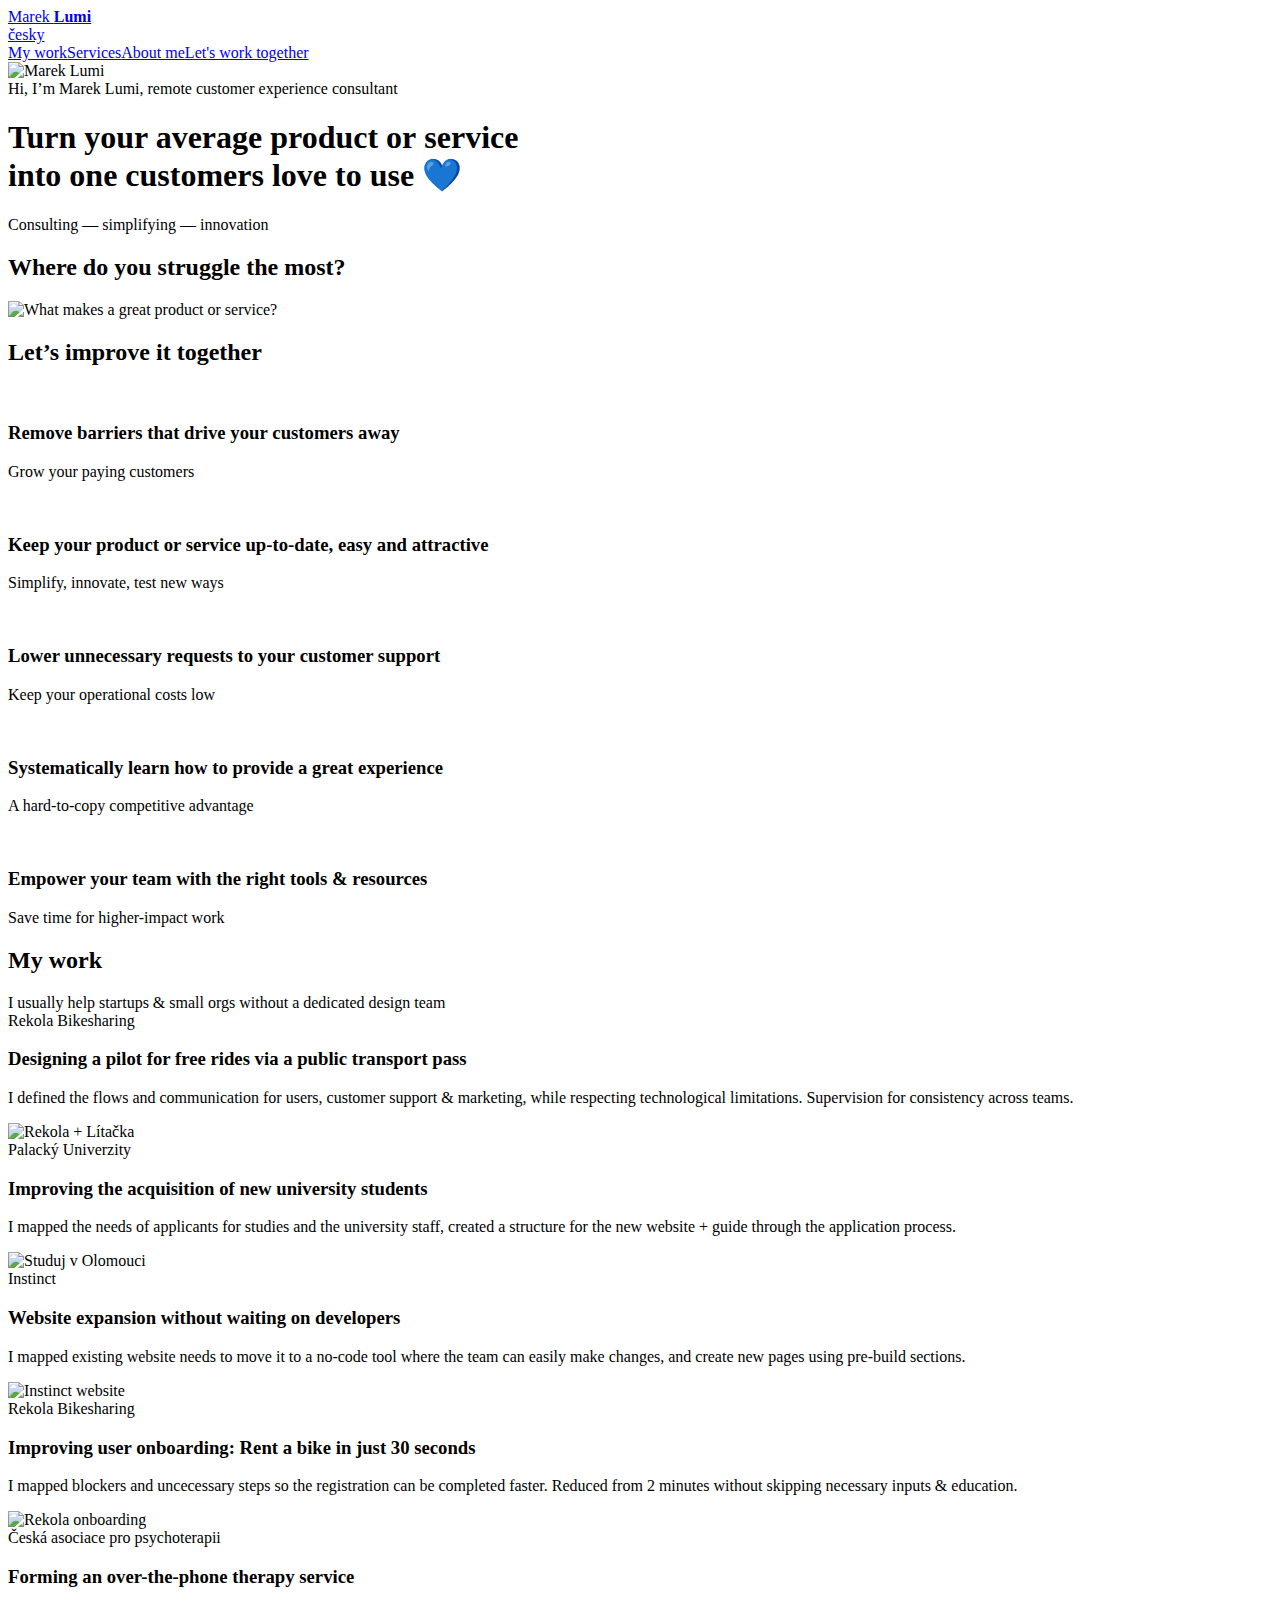
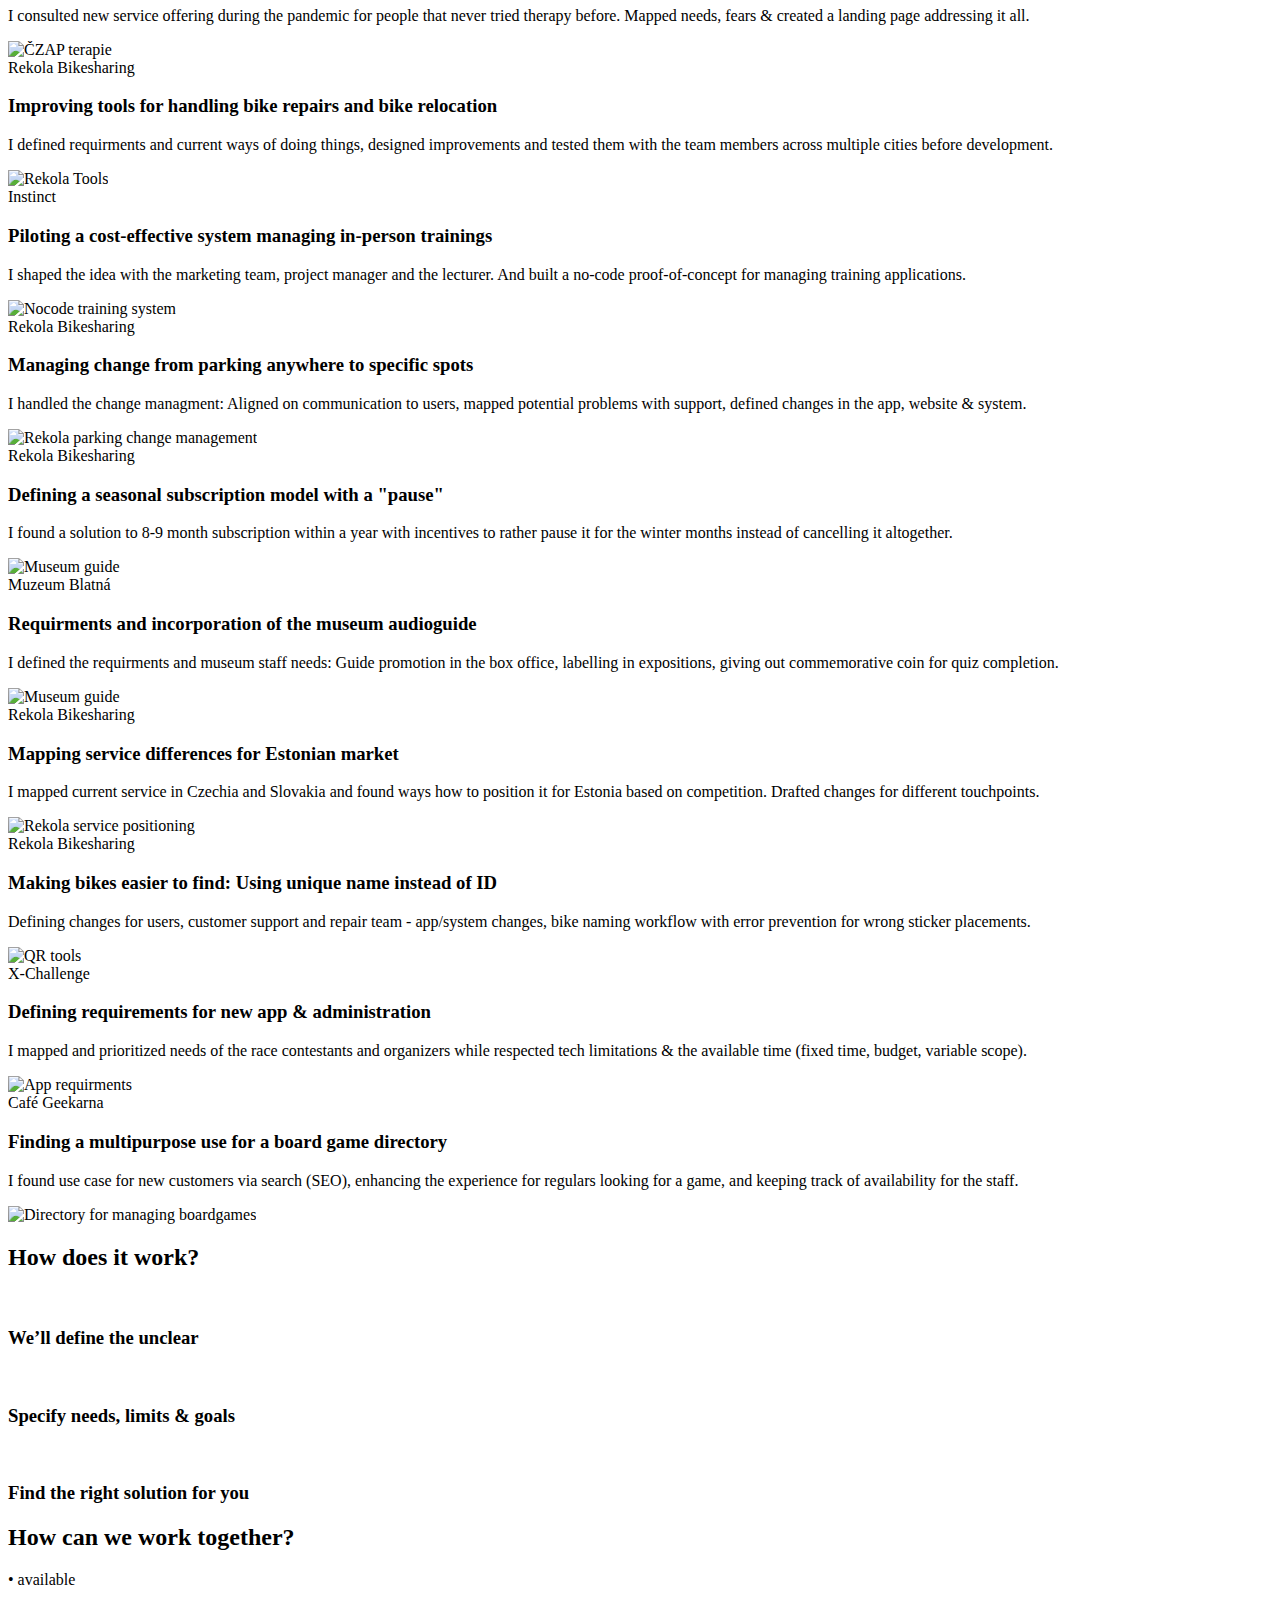
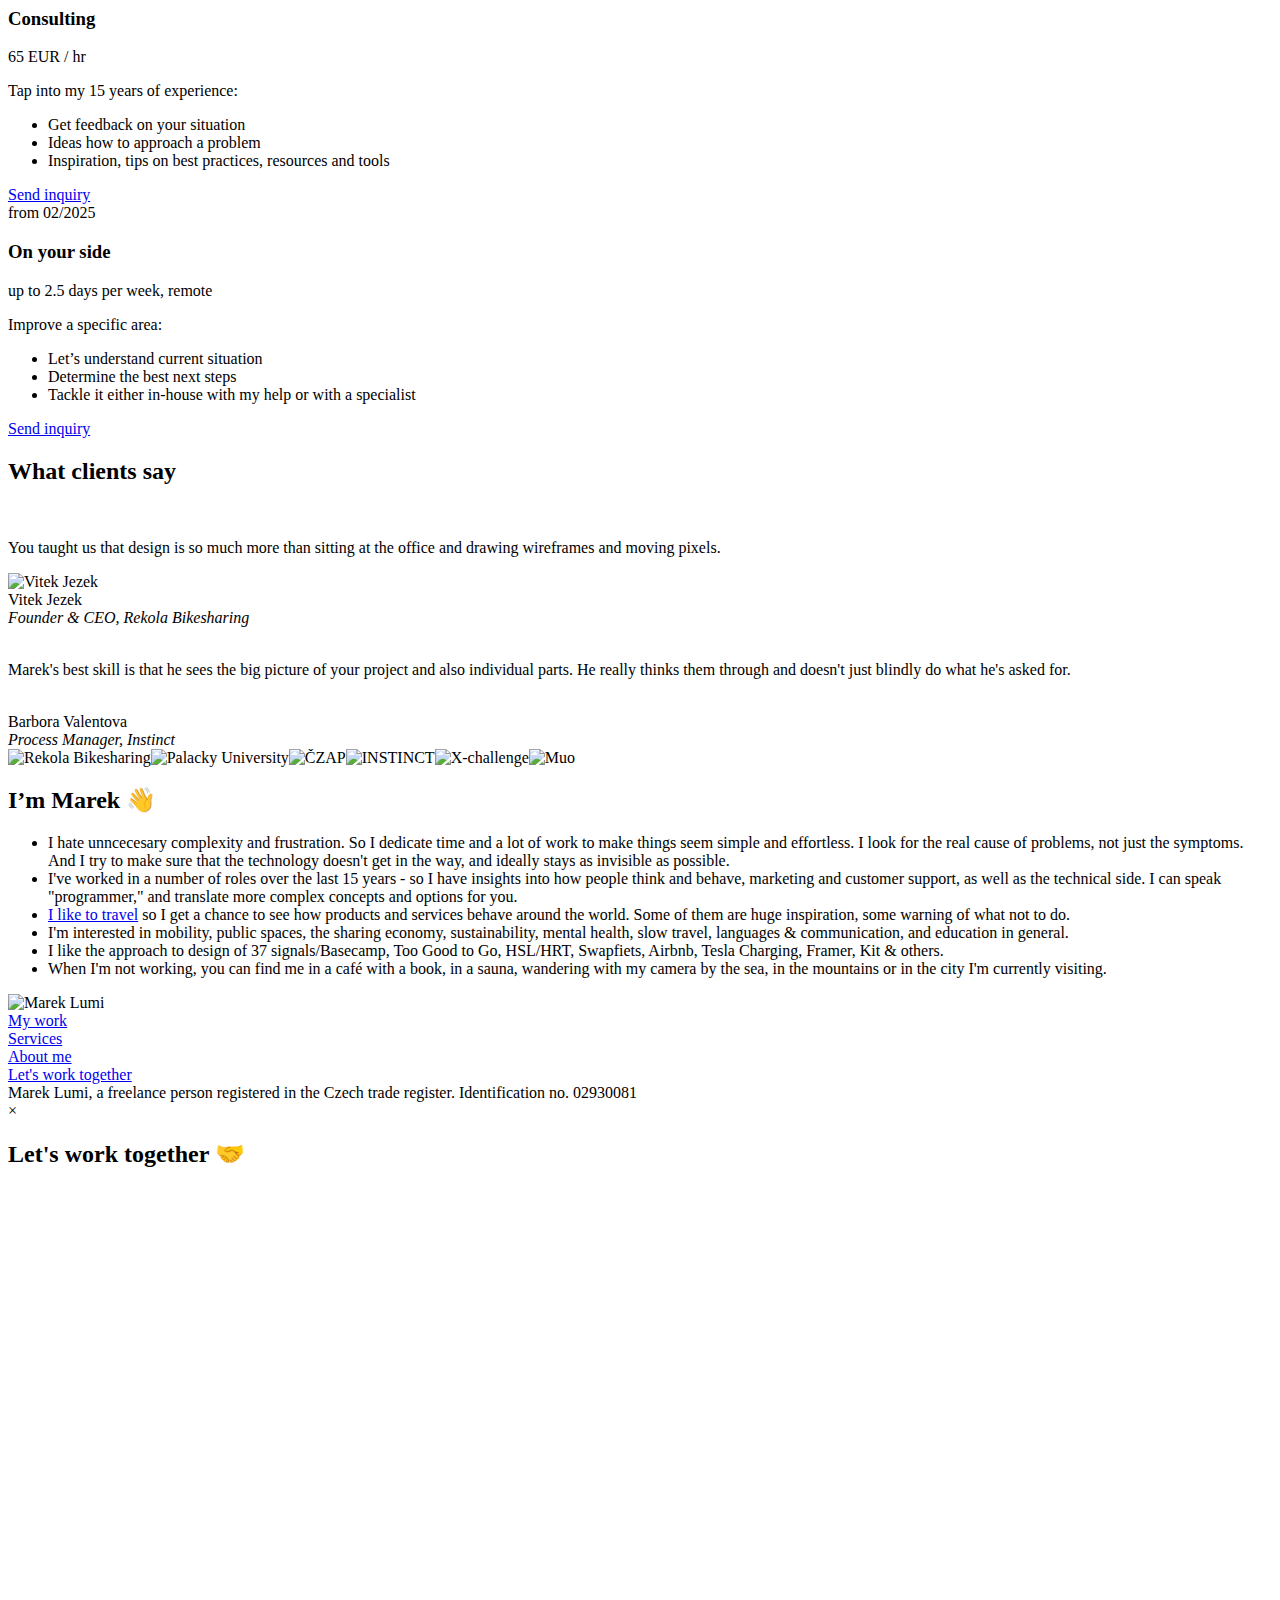
==== commit 9b61d4a3: "Update" ====
--- a/index.html
+++ b/index.html
@@ -1,253 +1,3 @@
-<!DOCTYPE html>
-<!-- saved from url=(0029)https://mareklumi.webflow.io/ -->
-<html data-wf-domain="mareklumi.webflow.io" data-wf-page="5e246a42b966d9648b8bbe28" data-wf-site="5e246a41b966d9ac808bbe21" data-wf-status="1" lang="en" class="w-mod-js w-mod-ix wf-montserrat-n1-active wf-montserrat-i1-active wf-montserrat-n2-active wf-montserrat-i2-active wf-montserrat-n3-active wf-montserrat-i3-active wf-montserrat-n4-active wf-montserrat-i4-active wf-montserrat-n5-active wf-montserrat-i5-active wf-montserrat-n6-active wf-montserrat-i6-active wf-montserrat-n7-active wf-montserrat-i7-active wf-montserrat-n8-active wf-montserrat-i8-active wf-montserrat-n9-active wf-montserrat-i9-active wf-varelaround-n4-active wf-poppins-n4-active wf-poppins-n5-active wf-inter-n3-active wf-inter-n4-active wf-inter-n7-active wf-active"><head><meta http-equiv="Content-Type" content="text/html; charset=UTF-8"><style>.wf-force-outline-none[tabindex="-1"]:focus{outline:none;}</style><title>Designer Marek Lumi - UX &amp; service design, innovation</title><meta content="Designer Marek Lumi - UX &amp; service design, innovation" property="og:title"><meta content="UX - service design - innovation" property="og:description"><meta content="https://screenshots.webflow.com/sites/5e246a41b966d9ac808bbe21/20200330093921_103e61c42b38cb3cf4775d3fbb3a8ec0.png" property="og:image"><meta content="Designer Marek Lumi - UX &amp; service design, innovation" property="twitter:title"><meta content="UX - service design - innovation" property="twitter:description"><meta content="https://screenshots.webflow.com/sites/5e246a41b966d9ac808bbe21/20200330093921_103e61c42b38cb3cf4775d3fbb3a8ec0.png" property="twitter:image"><meta property="og:type" content="website"><meta content="summary_large_image" name="twitter:card"><meta content="width=device-width, initial-scale=1" name="viewport"><meta content="Webflow" name="generator"><link href="./index_files/mareklumi.webflow.37683d415.css" rel="stylesheet" type="text/css"><link href="https://fonts.googleapis.com/" rel="preconnect"><link href="https://fonts.gstatic.com/" rel="preconnect" crossorigin="anonymous"><script type="text/javascript" async="" src="./index_files/analytics.js"></script><script type="text/javascript" async="" src="./index_files/js"></script><script src="./index_files/webfont.js" type="text/javascript"></script><link rel="stylesheet" href="./index_files/css" media="all"><script type="text/javascript">WebFont.load({  google: {    families: ["Montserrat:100,100italic,200,200italic,300,300italic,400,400italic,500,500italic,600,600italic,700,700italic,800,800italic,900,900italic","Varela Round:400","Poppins:regular,500:latin-ext,latin","Inter:300,regular,700:latin,latin-ext"]  }});</script><script type="text/javascript">!function(o,c){var n=c.documentElement,t=" w-mod-";n.className+=t+"js",("ontouchstart"in o||o.DocumentTouch&&c instanceof DocumentTouch)&&(n.className+=t+"touch")}(window,document);</script><link href="https://cdn.prod.website-files.com/5e246a41b966d9ac808bbe21/67580dfc97ff1912099d4b3e_icon-32.png" rel="shortcut icon" type="image/x-icon"><link href="https://cdn.prod.website-files.com/5e246a41b966d9ac808bbe21/67580dfeeaea4cb3f4c40900_icon-256.png" rel="apple-touch-icon"><script async="" src="./index_files/js(1)"></script><script type="text/javascript">window.dataLayer = window.dataLayer || [];function gtag(){dataLayer.push(arguments);}gtag('js', new Date());gtag('config', 'UA-60144036-1', {'anonymize_ip': false});</script></head><body class="body" data-new-gr-c-s-check-loaded="14.1211.0" data-gr-ext-installed=""><div><div data-collapse="small" data-animation="default" data-duration="400" data-doc-height="1" data-easing="ease" data-easing2="ease" role="banner" class="navbar w-nav"><div class="container top-menu w-container"><div class="logo-side"><a href="https://mareklumi.webflow.io/" aria-current="page" class="brand w-nav-brand w--current" aria-label="home"><div class="text-logo">Marek <strong>Lumi</strong></div></a><a href="https://mareklumi.webflow.io/cs" class="nav-link language w-nav-link">česky</a></div><nav role="navigation" class="nav-menu w-nav-menu"><a href="https://mareklumi.webflow.io/#work" class="nav-link w-nav-link" style="max-width: 1280px;">My work</a><a href="https://mareklumi.webflow.io/#services" class="nav-link w-nav-link" style="max-width: 1280px;">Services</a><a href="https://mareklumi.webflow.io/#about" class="nav-link w-nav-link" style="max-width: 1280px;">About me</a><a href="https://mareklumi.webflow.io/#services" class="button menu w-button">Let's work together</a></nav></div><div class="w-nav-overlay" data-wf-ignore="" id="w-nav-overlay-0"></div></div><header class="hero-section"><div class="container"><div class="introduction"><div class="introduction-inline"><img src="./index_files/675811b1d13705a7a91dceab_profile-picture.jpg" loading="lazy" width="200" alt="Marek Lumi" class="introduction-photo"><div class="introduction-above">Hi, I’m Marek<span class="hidden-desktop"> Lumi</span>, remote customer experience&nbsp;consultant</div></div><div class="div-block"><h1 class="h1">Turn your average product&nbsp;or&nbsp;service<br>into&nbsp;one <span class="text-span">customers love&nbsp;to&nbsp;use</span>&nbsp;💙</h1><div class="underline" data-w-id="e1803050-ba68-5bfd-7e29-c8c4eef013ae" data-animation-type="lottie" data-src="https://cdn.prod.website-files.com/5e246a41b966d9ac808bbe21/6752ced3abd62fa369762ee9_undeline.json" data-loop="0" data-direction="1" data-autoplay="1" data-is-ix2-target="0" data-renderer="svg" data-default-duration="0" data-duration="2"><svg xmlns="http://www.w3.org/2000/svg" xmlns:xlink="http://www.w3.org/1999/xlink" viewBox="0 0 173 25" width="173" height="25" preserveAspectRatio="xMidYMid meet" style="width: 100%; height: 100%; transform: translate3d(0px, 0px, 0px); content-visibility: visible;"><defs><clippath id="__lottie_element_2"><rect width="173" height="25" x="0" y="0"></rect></clippath></defs><g clip-path="url(#__lottie_element_2)"><g transform="matrix(1,0,0,0.5681818127632141,86.5,22)" opacity="1" style="display: block;"><g opacity="1" transform="matrix(1,0,0,1,0,0)"><path stroke-linecap="round" stroke-linejoin="miter" fill-opacity="0" stroke-miterlimit="4" stroke="rgb(13,129,254)" stroke-opacity="1" stroke-width="5" d=" M-77.5,1 C-77.5,1 -22.75,-3.75 -4,-3.75 C14.75,-3.75 70.75,-0.5 70.75,-0.5"></path></g></g></g></svg></div></div></div><div class="hero-text">Consulting — simplifying — innovation</div></div></header><section class="section circle"><div class="w-layout-blockcontainer w-container"><h2 class="text-center">Where do you struggle the&nbsp;most?</h2><div class="scrollable"><img src="./index_files/675810da34f268234a774737_service-circle.png" loading="lazy" sizes="(max-width: 479px) 100vw, (max-width: 767px) 95vw, (max-width: 991px) 728px, 928px" srcset="https://cdn.prod.website-files.com/5e246a41b966d9ac808bbe21/675810da34f268234a774737_service-circle-p-500.png 500w, https://cdn.prod.website-files.com/5e246a41b966d9ac808bbe21/675810da34f268234a774737_service-circle-p-800.png 800w, https://cdn.prod.website-files.com/5e246a41b966d9ac808bbe21/675810da34f268234a774737_service-circle.png 1856w" alt="What makes a great product or service?" class="loop"></div></div></section><div class="section"><div class="container w-container"><h2>Let’s improve it together</h2><div class="card-items"><div class="offer-item"><img src="./index_files/67582b20c0f7a06ce087b006_category_search.svg" loading="lazy" alt="" class="card-image"><h3 class="heading-9">Remove barriers that drive your&nbsp;customers away</h3><p>Grow your paying customers</p></div><div class="offer-item"><img src="./index_files/675176fc76fe312702cccad7_fiber_new.svg" loading="lazy" alt="" class="card-image"><h3>Keep your product or service <span class="no-break">up-to-date,</span> easy and attractive</h3><p>Simplify, innovate, test new ways</p></div><div class="offer-item"><img src="./index_files/675176fca517cbfdf4b53192_arrow_cool_down.svg" loading="lazy" alt="" class="card-image"><h3>Lower unnecessary requests to your&nbsp;customer support</h3><p>Keep your operational costs low</p></div><div class="offer-item"><img src="./index_files/675176fc58ca5a3448eccd92_ar_on_you.svg" loading="lazy" alt="" class="card-image"><h3>Systematically learn how to provide&nbsp;a&nbsp;great experience</h3><p>A hard-to-copy competitive advantage</p></div><div class="offer-item"><img src="./index_files/6756c1881a7058efa3cc9962_fact_check.svg" loading="lazy" alt="" class="card-image"><h3>Empower your team with the&nbsp;right&nbsp;tools &amp; resources</h3><p>Save time for higher-impact work</p></div></div></div></div><div id="work" class="section section-work"><style>#projects { padding-left: calc((100vw - 1280px - 40px)/2); }</style><div class="w-layout-blockcontainer container w-container"><h2>My work</h2><div class="underheading">I usually help startups &amp; small orgs without a&nbsp;dedicated&nbsp;design team</div></div><div id="work-container" class="container full w-container"><div id="projects" class="projects"><div class="projects-scrollable"><div class="project-item item-litacka"><div class="project-client">Rekola Bikesharing</div><h3 class="project-title">Designing a pilot for free rides via a public transport pass</h3><p class="project-desc">Defining the flows and communication for users, customer support &amp; marketing, while respecting technological limitations. Supervision for consistency across teams.</p><img src="./index_files/6757127a69f0fc2b1da1fd42_rekola-mhd.jpg" loading="lazy" sizes="(max-width: 479px) 270px, 320px" srcset="https://cdn.prod.website-files.com/5e246a41b966d9ac808bbe21/6757127a69f0fc2b1da1fd42_rekola-mhd-p-500.jpg 500w, https://cdn.prod.website-files.com/5e246a41b966d9ac808bbe21/6757127a69f0fc2b1da1fd42_rekola-mhd.jpg 572w" alt="Rekola + Lítačka" class="project-image"></div><div class="project-item item-upol"><div class="project-client">Palacký Univerzity</div><h3 class="project-title">Improving the acquisition of new&nbsp;university students</h3><p class="project-desc">Mapping the needs of applicants for studies and the university staff. Creating a structure for the new website + guide through the application process.</p><img src="./index_files/6756d35eed5ad48503e997e5_work-upol.png" loading="lazy" alt="Studuj v Olomouci" class="project-image"></div><div class="project-item item-instinct2"><div class="project-client">Instinct</div><h3 class="project-title">Website expansion without waiting on developers</h3><p class="project-desc">Mapping existing website needs so it could be moved it to a no-code tool where the team can easily make changes, and crate new pages using pre-build sections.</p><img src="./index_files/67571df2cf5ca2ee3492adea_work-webflow.png" loading="lazy" alt="Instinct website" class="project-image"></div><div class="project-item item-rekola"><div class="project-client">Rekola Bikesharing</div><h3 class="project-title">Improving user onboarding: Rent&nbsp;a&nbsp;bike in just 30 seconds</h3><p class="project-desc">Mapping blockers and uncecessary steps so the registration can be completed faster. Reduced from 2 minutes without skipping necessary inputs &amp; education.</p><img src="./index_files/6756d3b62ba42c80f89ab06b_work-onboarding.png" loading="lazy" alt="Rekola onboarding" class="project-image"></div><div class="project-item item-czap"><div class="project-client">Česká asociace pro psychoterapii</div><h3 class="project-title">Forming an over-the-phone therapy service</h3><p class="project-desc">Consulting new service offering during the pandemic for people that never tried therapy before. Mapping needs, fears &amp; creating a landing page addressing it all.</p><img src="./index_files/6756d3b6a6de66ed3f0cc62e_work-therapy.png" loading="lazy" alt="ČZAP terapie" class="project-image"></div><div class="project-item item-rekola3"><div class="project-client">Rekola Bikesharing</div><h3 class="project-title">Improving tools for handling bike repairs and bike relocation</h3><p class="project-desc">Defining requirments and current ways of doing things. Designing improvements and testing them with the team members across multiple cities before development.</p><img src="./index_files/6756d3b612a06204fee39596_work-admin.png" loading="lazy" alt="Rekola Tools" class="project-image"></div><div class="project-item item-instinct"><div class="project-client">Instinct</div><h3 class="project-title">Piloting a cost-effective system managing in-person trainings</h3><p class="project-desc">Defining the idea with the marketing team, project manager and the lecturer. And building a no-code proof-of-concept for managing training applications. </p><img src="./index_files/6756d3b62fb2c8a472ef4771_work-skoleni.png" loading="lazy" sizes="(max-width: 479px) 270px, 320px" srcset="https://cdn.prod.website-files.com/5e246a41b966d9ac808bbe21/6756d3b62fb2c8a472ef4771_work-skoleni-p-500.png 500w, https://cdn.prod.website-files.com/5e246a41b966d9ac808bbe21/6756d3b62fb2c8a472ef4771_work-skoleni.png 572w" alt="Nocode training system" class="project-image"></div><div class="project-item item-rekola2"><div class="project-client">Rekola Bikesharing</div><h3 class="project-title">Managing change from parking anywhere to specific spots</h3><p class="project-desc">Handling the change managment: Aligning on communication to users, mapping potential problems with support, defining changes in the app, website &amp; system.</p><img src="./index_files/6756d3b64f4d11b2465c8500_work-parking.png" loading="lazy" alt="Rekola parking change management" class="project-image"></div><div class="project-item item-rekola"><div class="project-client">Rekola Bikesharing</div><h3 class="project-title">Defining a seasonal subscription model with a "pause"</h3><p class="project-desc">Finding a solution to 8-9 month subscription within a year with incentives to rather pause it for the winter months instead of cancelling it altogether.</p><img src="./index_files/6756d3b6e824d6c80a5b9e2c_work-subscription.png" loading="lazy" alt="Museum guide" class="project-image"></div><div class="project-item item-blatna"><div class="project-client">Muzeum Blatná</div><h3 class="project-title">Requirments and incorporation of the&nbsp;museum audioguide</h3><p class="project-desc">Defining MVP features and museum staff needs: Guide promotion in the box office, labelling in expositions, giving out commemorative coin for quiz completion.</p><img src="./index_files/6756d3b63aec6fabebc134a9_work-muzeum.png" loading="lazy" alt="Museum guide" class="project-image"></div><div class="project-item item-ee"><div class="project-client">Rekola Bikesharing</div><h3 class="project-title">Mapping service differences for&nbsp;Estonian market</h3><p class="project-desc">Mapping current service in Czechia and Slovakia and finding ways how to position it for Estonia based on competition. Drafting changes for different touchpoints.</p><img src="./index_files/6756d3b68d44000d55d61fca_work-rekola-ee.png" loading="lazy" alt="Rekola service positioning" class="project-image"></div><div class="project-item item-rekola hidden"><div class="project-client">Rekola Bikesharing</div><h3 class="project-title">Making bikes easier to find: Using unique name instead of ID</h3><p class="project-desc">Defining changes for users, customer support and repair team - app/system changes, bike naming workflow with error prevention for wrong sticker placements.</p><img src="./index_files/67572a18020e6627ff9e93f0_work-qrname.jpg" loading="lazy" sizes="100vw" srcset="https://cdn.prod.website-files.com/5e246a41b966d9ac808bbe21/67572a18020e6627ff9e93f0_work-qrname-p-500.jpg 500w, https://cdn.prod.website-files.com/5e246a41b966d9ac808bbe21/67572a18020e6627ff9e93f0_work-qrname.jpg 572w" alt="QR tools" class="project-image"></div><div class="project-item item-x"><div class="project-client">X-Challenge</div><h3 class="project-title">Defining requirments for new&nbsp;app &amp; administration</h3><p class="project-desc">Mapping and prioritizing needs of race contestants and the organizers while respecting tech limitations &amp; the available time (fixed time, budget, variable scope).</p><img src="./index_files/6756d3b6fe2f301927b63a70_work-xchallenge.png" loading="lazy" alt="App requirments" class="project-image"></div><div class="project-item item-gee"><div class="project-client">Café Geekarna</div><h3 class="project-title">Finding a multipurpose use for&nbsp;a&nbsp;board game directory</h3><p class="project-desc">Attracting new customers via search (SEO), enhancing the experience for regulars looking for a game, and keeping track of&nbsp;availability for the staff.</p><img src="./index_files/6756d3b6238f66f5a8f93e9f_work-gee.png" loading="lazy" alt="Directory for managing boardgames" class="project-image"></div></div></div></div></div><div class="section"><div class="container w-container"><h2 class="text-center">How does it work?<br></h2><div class="card-items how"><div class="offer-item"><img src="./index_files/67517b5faad44f18a7d29d7a_counter_1.svg" loading="lazy" alt="" class="card-image"><img src="./index_files/67517c317b1939dc7934e140_how-1.svg" loading="lazy" alt="" class="how-image"><h3 class="text-center">We’ll define the unclear</h3></div><div class="offer-item"><img src="./index_files/67517b5f095e4f260ab089fe_counter_2.svg" loading="lazy" alt="" class="card-image"><img src="./index_files/67517c316bd83646cee018e5_how-2.svg" loading="lazy" alt="" class="how-image"><h3 class="text-center">Specify needs, limits &amp; goals</h3></div><div class="offer-item"><img src="./index_files/67517b5fcfff35b65d002d84_counter_3.svg" loading="lazy" alt="" class="card-image"><img src="./index_files/67517c31adc5f6bdf8e51df2_how-3.svg" loading="lazy" alt="" class="how-image"><h3 class="text-center">Find the right solution for you</h3></div></div></div></div><section id="services" class="section alternate"><div class="w-layout-blockcontainer container w-container"><h2 class="text-center">How can we work together?</h2><div class="items"><div class="item"><div class="muted-text small"><span class="green">•</span> available</div><h3 class="work-title">Consulting</h3><div>65&nbsp;EUR / hr</div><p class="work-desc">Tap into my 15 years of experience:</p><ul role="list"><li>Get feedback on your situation</li><li>Ideas how to approach a problem </li><li>Inspiration, tips on best practices, resources and tools</li></ul><a data-w-id="9dff1851-338e-64c6-9afd-7e1cdd75efc0" href="https://mareklumi.webflow.io/#" class="button open-modal w-button">Send inquiry</a></div><div class="item"><div class="muted-text small">from 02/2025</div><h3 class="work-title">On your side</h3><div>up to 2.5 days per week, remote</div><p class="work-desc">Improve a specific area:</p><ul role="list"><li>Let’s understand current situation</li><li>Determine the best next steps</li><li>Tackle it either in-house with my help or&nbsp;with a specialist</li></ul><a data-w-id="758c102f-b389-2851-2e19-1ba3182e2bb9" href="https://mareklumi.webflow.io/#" class="button open-modal w-button">Send inquiry</a></div></div></div></section><div class="section"><div class="container w-container"><h2>What clients say</h2><div class="card-items two-columns"><div class="offer-item"><div class="content-inline"><div><img src="./index_files/67519edfabbc4f136936d0cc_format_quote.svg" loading="lazy" alt=""><p>You taught us that design is so much more than sitting at the office and drawing wireframes and moving pixels.</p></div><img src="./index_files/5e778ae7c78e1c8217b875db_vitek-jezek.png" loading="lazy" alt="Vitek Jezek
-" class="review-photo"></div><div class="review-author">Vitek Jezek<br><em>Founder &amp; CEO, Rekola Bikesharing</em></div></div><div id="w-node-_2dbe88b6-02e6-2541-f643-77b175d229db-8b8bbe28" class="offer-item"><div class="content-inline"><div><img src="./index_files/67519edfabbc4f136936d0cc_format_quote.svg" loading="lazy" alt=""><p>Marek's best skill is that he sees the big picture of your project and also individual parts. He really thinks them through and doesn't just blindly do what he's asked for.</p></div><img src="./index_files/5e779931cdc6be2a9b05f723_bara-valentova.png" loading="lazy" alt="Barbora Balentova" class="review-photo"></div><div class="review-author">Barbora Valentova<br><em>Process Manager, Instinct</em></div></div></div><div class="logos"><img src="./index_files/5e7dedda0208525cb6804e4d_logo-rekola.jpg" alt="Rekola Bikesharing" class="client-logo-image smaller"><img src="./index_files/6751a5b2977e10edd96b919f_upol.png" alt="Palacky University
-" class="client-logo-image"><img src="./index_files/5f2c166203c112a2235030d7_logo-cap.jpg" sizes="(max-width: 479px) 89.7890625px, 114.28125px" srcset="https://cdn.prod.website-files.com/5e246a41b966d9ac808bbe21/5f2c166203c112a2235030d7_logo-cap-p-500.jpeg 500w, https://cdn.prod.website-files.com/5e246a41b966d9ac808bbe21/5f2c166203c112a2235030d7_logo-cap-p-1080.jpeg 1080w, https://cdn.prod.website-files.com/5e246a41b966d9ac808bbe21/5f2c166203c112a2235030d7_logo-cap.jpg 1200w" alt="ČZAP" class="client-logo-image"><img src="./index_files/5e7dee1e60bd8ba8a6851c94_logo-instinct.jpg" sizes="(max-width: 479px) 67.015625px, 96.5px" srcset="https://cdn.prod.website-files.com/5e246a41b966d9ac808bbe21/5e7dee1e60bd8ba8a6851c94_logo-instinct-p-500.jpeg 500w, https://cdn.prod.website-files.com/5e246a41b966d9ac808bbe21/5e7dee1e60bd8ba8a6851c94_logo-instinct-p-800.jpeg 800w, https://cdn.prod.website-files.com/5e246a41b966d9ac808bbe21/5e7dee1e60bd8ba8a6851c94_logo-instinct.jpg 1024w" alt="INSTINCT" class="client-logo-image smaller"><img src="./index_files/5e7dede80bdc6d7be24ea178_logo-x-challenge.jpg" alt="X-challenge" class="client-logo-image"><img src="./index_files/6751a5ffd8e08f0c8a12ca71_muzeum.png" alt="Muo" class="client-logo-image smaller"></div></div></div><div id="about" class="section"><div class="container w-container"><div class="card-items two-columns"><div id="w-node-_5fbfe13d-ff56-17f7-3b8f-d4d33d343041-8b8bbe28" class="about-card"><div id="w-node-_91d67998-ddd9-6fd1-373c-d0a43bc0ff9a-8b8bbe28" class="about-text w-richtext"><h2>I’m Marek 👋</h2><ul role="list"><li>I hate unncecesary complexity and furstration. So I dedicate time and a lot of work to make things seem simple and effortless. I look for the real cause of problems, not just the symptoms. And I try to make sure that the technology doesn't get in the way, and ideally stays as invisible as possible.</li><li>I've worked in a number of roles over the last 15 years - so I have insights into how people think and behave, marketing and customer support, as well as the technical side. I can speak "programmer," and translate more complex concepts and options for you.</li><li>I like to travel so I get a chance to see how products and services behave around the world. Some of them are huge inspiration, some warning of what not to do.</li><li>I'm interested in mobility, public spaces, the sharing economy, sustainability, mental health, slow travel, languages &amp; communication, and education in general.</li><li>I like the approach to design of 37 signals/Basecamp, Too Good to Go, HSL/HRT, Swapfiets, Airbnb, Tesla Charging, Framer, Kit &amp; others.</li><li>When I'm not working, you can find me in a café with a book, in a sauna, wandering with my camera by the sea, in the mountains or in the city I'm currently visiting.</li></ul></div></div><img src="./index_files/675811b1d13705a7a91dceab_profile-picture.jpg" loading="lazy" id="w-node-_607eabfa-e43e-ca24-efaa-9215b7980412-8b8bbe28" alt="Marek Lumi" class="about-photo"></div></div></div><footer class="footer"><div class="w-container"><div class="footer-menu"><a href="https://mareklumi.webflow.io/#work" class="footer-link w-inline-block"><div>My work</div></a><a href="https://mareklumi.webflow.io/#services" class="footer-link w-inline-block"><div>Services</div></a><a href="https://mareklumi.webflow.io/#about" class="footer-link w-inline-block"><div>About me</div></a></div><a href="https://mareklumi.webflow.io/#services" class="button w-button">Let's work together</a><div class="footer-note">Marek Lumi, a freelance person registered in the Czech trade register. Identification no. 02930081<br></div></div></footer><div class="modal-overlay"><div class="modal-content"><div data-w-id="c4d9c9cd-bd17-91da-93d5-d9d978fdb764" class="modal-close">×</div><h2 class="modal-heading">Let's work together 🤝</h2><iframe src="./index_files/nGYryQ.html" loading="lazy" width="100%" frameborder="0" height="660"></iframe></div></div></div><script src="./index_files/jquery-3.5.1.min.dc5e7f18c8.js" type="text/javascript" integrity="sha256-9/aliU8dGd2tb6OSsuzixeV4y/faTqgFtohetphbbj0=" crossorigin="anonymous"></script><script src="./index_files/webflow.213c27a83101ffbb09e51eae7f08a043.js" type="text/javascript"></script><div id="screenity-ui"><div class="screenity-shadow-dom"><div><div></div><div></div></div><style type="text/css">
-			#screenity-ui, #screenity-ui div {
-				background-color: unset;
-				padding: unset;
-				width: unset;
-				box-shadow: unset;
-				display: unset;
-				margin: unset;
-				border-radius: unset;
-			}
-			.screenity-outline {
-				position: absolute;
-				z-index: 99999999999;
-				border: 2px solid #3080F8;
-				outline-offset: -2px;
-				pointer-events: none;
-				border-radius: 5px!important;
-			}
-		.screenity-blur {
-			filter: blur(10px)!important;
-		}
-			.screenity-shadow-dom * {
-				transition: unset;
-			}
-			.screenity-shadow-dom .TooltipContent {
-  border-radius: 30px!important;
-	background-color: #29292F!important;
-  padding: 10px 15px!important;
-  font-size: 12px;
-	margin-bottom: 10px!important;
-	bottom: 100px;
-  line-height: 1;
-	font-family: 'Satoshi-Medium', sans-serif;
-	z-index: 99999999!important;
-  color: #FFF;
-  box-shadow: hsl(206 22% 7% / 35%) 0px 10px 38px -10px, hsl(206 22% 7% / 20%) 0px 10px 20px -15px!important;
-  user-select: none;
-	transition: opacity 0.3 ease-in-out;
-  will-change: transform, opacity;
-	animation-duration: 400ms;
-  animation-timing-function: cubic-bezier(0.16, 1, 0.3, 1);
-  will-change: transform, opacity;
-}
-
-.screenity-shadow-dom .hide-tooltip {
-	display: none!important;
-}
-
-.screenity-shadow-dom .tooltip-tall {
-	margin-bottom: 20px;
-}
-
-.screenity-shadow-dom .tooltip-small {
-	margin-bottom: 5px;
-}
-
-.screenity-shadow-dom .TooltipContent[data-state='delayed-open'][data-side='top'] {
-	animation-name: slideDownAndFade;
-}
-.screenity-shadow-dom .TooltipContent[data-state='delayed-open'][data-side='right'] {
-  animation-name: slideLeftAndFade;
-}
-.screenity-shadow-dom.TooltipContent[data-state='delayed-open'][data-side='bottom'] {
-  animation-name: slideUpAndFade;
-}
-.screenity-shadow-dom.TooltipContent[data-state='delayed-open'][data-side='left'] {
-  animation-name: slideRightAndFade;
-}
-
-@keyframes slideUpAndFade {
-  from {
-    opacity: 0;
-    transform: translateY(2px);
-  }
-  to {
-    opacity: 1;
-    transform: translateY(0);
-  }
-}
-
-@keyframes slideRightAndFade {
-  from {
-    opacity: 0;
-    transform: translateX(-2px);
-  }
-  to {
-    opacity: 1;
-    transform: translateX(0);
-  }
-}
-
-@keyframes slideDownAndFade {
-  from {
-    opacity: 0;
-    transform: translateY(-2px);
-  }
-  to {
-    opacity: 1;
-    transform: translateY(0);
-  }
-}
-
-@keyframes slideLeftAndFade {
-  from {
-    opacity: 0;
-    transform: translateX(2px);
-  }
-  to {
-    opacity: 1;
-    transform: translateX(0);
-  }
-}
-
-#screenity-ui [data-radix-popper-content-wrapper] { z-index: 999999999999!important; } 
-
-.screenity-shadow-dom .CanvasContainer {
-	position: fixed;
-	pointer-events: all!important;
-	top: 0px!important;
-	left: 0px!important;
-	z-index: 99999999999!important;
-}
-.screenity-shadow-dom .canvas {
-	position: fixed;
-	top: 0px!important;
-	left: 0px!important;
-	z-index: 99999999999!important;
-	background: transparent!important;
-}
-.screenity-shadow-dom .canvas-container {
-	top: 0px!important;
-	left: 0px!important;
-	z-index: 99999999999;
-	position: fixed!important;
-	background: transparent!important;
-}
-
-.ScreenityDropdownMenuContent {
-	z-index: 99999999999!important;
-  min-width: 200px;
-  background-color: white;
-  margin-top: 4px;
-  margin-right: 8px;
-  padding-top: 12px;
-  padding-bottom: 12px;
-  border-radius: 15px;
-  z-index: 99999;
-  font-family: 'Satoshi-Medium', sans-serif;
-  color: #29292F;
-  box-shadow: 0px 10px 38px -10px rgba(22, 23, 24, 0.35),
-    0px 10px 20px -15px rgba(22, 23, 24, 0.2);
-  animation-duration: 400ms;
-  animation-timing-function: cubic-bezier(0.16, 1, 0.3, 1);
-  will-change: transform, opacity;
-}
-.ScreenityDropdownMenuContent[data-side="top"] {
-  animation-name: slideDownAndFade;
-}
-.ScreenityDropdownMenuContent[data-side="right"] {
-  animation-name: slideLeftAndFade;
-}
-.ScreenityDropdownMenuContent[data-side="bottom"] {
-  animation-name: slideUpAndFade;
-}
-.ScreenityDropdownMenuContent[data-side="left"] {
-  animation-name: slideRightAndFade;
-}
-.ScreenityItemIndicator {
-  position: absolute;
-  right: 12px; 
-  width: 18px;
-  height: 18px;
-  background: #3080F8;
-  border-radius: 50%;
-  display: inline-flex;
-  align-items: center;
-  justify-content: center;
-}
-.ScreenityDropdownMenuItem,
-.ScreenityDropdownMenuRadioItem {
-  font-size: 14px;
-  line-height: 1;
-  display: flex;
-  align-items: center;
-  height: 40px;
-  padding: 0 5px;
-  position: relative;
-  padding-left: 22px;
-  padding-right: 22px;
-  user-select: none;
-  outline: none;
-}
-.ScreenityDropdownMenuItem:hover {
-    background-color: #F6F7FB !important;
-    cursor: pointer;
-}
-.ScreenityDropdownMenuItem[data-disabled] {
-  color: #6E7684; !important;
-  cursor: not-allowed;
-  background-color: #F6F7FB !important;
-}
-
-
-
-@keyframes slideUpAndFade {
-  from {
-    opacity: 0;
-    transform: translateY(2px);
-  }
-  to {
-    opacity: 1;
-    transform: translateY(0);
-  }
-}
-
-@keyframes slideRightAndFade {
-  from {
-    opacity: 0;
-    transform: translateX(-2px);
-  }
-  to {
-    opacity: 1;
-    transform: translateX(0);
-  }
-}
-
-@keyframes slideDownAndFade {
-  from {
-    opacity: 0;
-    transform: translateY(-2px);
-  }
-  to {
-    opacity: 1;
-    transform: translateY(0);
-  }
-}
-
-@keyframes slideLeftAndFade {
-  from {
-    opacity: 0;
-    transform: translateX(2px);
-  }
-  to {
-    opacity: 1;
-    transform: translateX(0);
-  }
-}
-
-</style></div></div></body></html>+<!DOCTYPE html><!-- This site was created in Webflow. https://webflow.com --><!-- Last Published: Fri Dec 27 2024 10:48:40 GMT+0000 (Coordinated Universal Time) --><html data-wf-domain="mareklumi.webflow.io" data-wf-page="5e246a42b966d9648b8bbe28" data-wf-site="5e246a41b966d9ac808bbe21" data-wf-status="1" lang="en" data-wf-locale="en"><head><meta charset="utf-8"/><title>Designer Marek Lumi - UX &amp; service design, innovation</title><meta content="Designer Marek Lumi - UX &amp; service design, innovation" property="og:title"/><meta content="UX - service design - innovation" property="og:description"/><meta content="https://screenshots.webflow.com/sites/5e246a41b966d9ac808bbe21/20200330093921_103e61c42b38cb3cf4775d3fbb3a8ec0.png" property="og:image"/><meta content="Designer Marek Lumi - UX &amp; service design, innovation" property="twitter:title"/><meta content="UX - service design - innovation" property="twitter:description"/><meta content="https://screenshots.webflow.com/sites/5e246a41b966d9ac808bbe21/20200330093921_103e61c42b38cb3cf4775d3fbb3a8ec0.png" property="twitter:image"/><meta property="og:type" content="website"/><meta content="summary_large_image" name="twitter:card"/><meta content="width=device-width, initial-scale=1" name="viewport"/><meta content="Webflow" name="generator"/><link href="https://cdn.prod.website-files.com/5e246a41b966d9ac808bbe21/css/mareklumi.webflow.622537625.css" rel="stylesheet" type="text/css"/><link href="https://fonts.googleapis.com" rel="preconnect"/><link href="https://fonts.gstatic.com" rel="preconnect" crossorigin="anonymous"/><script src="https://ajax.googleapis.com/ajax/libs/webfont/1.6.26/webfont.js" type="text/javascript"></script><script type="text/javascript">WebFont.load({  google: {    families: ["Montserrat:100,100italic,200,200italic,300,300italic,400,400italic,500,500italic,600,600italic,700,700italic,800,800italic,900,900italic","Varela Round:400","Poppins:regular,500:latin-ext,latin","Inter:300,regular,700:latin,latin-ext"]  }});</script><script type="text/javascript">!function(o,c){var n=c.documentElement,t=" w-mod-";n.className+=t+"js",("ontouchstart"in o||o.DocumentTouch&&c instanceof DocumentTouch)&&(n.className+=t+"touch")}(window,document);</script><link href="https://cdn.prod.website-files.com/5e246a41b966d9ac808bbe21/67580dfc97ff1912099d4b3e_icon-32.png" rel="shortcut icon" type="image/x-icon"/><link href="https://cdn.prod.website-files.com/5e246a41b966d9ac808bbe21/67580dfeeaea4cb3f4c40900_icon-256.png" rel="apple-touch-icon"/><style>.w-webflow-badge{display:none!important;}</style></head><body class="body"><div><div data-collapse="small" data-animation="default" data-duration="400" data-doc-height="1" data-easing="ease" data-easing2="ease" role="banner" class="navbar w-nav"><div class="container top-menu w-container"><div class="logo-side"><a href="/" aria-current="page" class="brand w-nav-brand w--current"><div class="text-logo">Marek <strong>Lumi</strong></div></a><a href="cs.html" class="nav-link language w-nav-link">česky</a></div><nav role="navigation" class="nav-menu w-nav-menu"><a href="/#work" class="nav-link w-nav-link">My work</a><a href="/#services" class="nav-link w-nav-link">Services</a><a href="/#about" class="nav-link w-nav-link">About me</a><a href="/#services" class="button menu w-button">Let&#x27;s work together</a></nav></div></div><header class="hero-section"><div class="container"><div class="introduction"><div class="introduction-inline"><img src="https://cdn.prod.website-files.com/5e246a41b966d9ac808bbe21/675811b1d13705a7a91dceab_profile-picture.jpg" loading="lazy" width="200" alt="Marek Lumi" class="introduction-photo"/><div class="introduction-above">Hi, I’m Marek<span class="hidden-desktop"> Lumi</span>, remote customer experience consultant</div></div><div class="div-block"><h1 class="h1">Turn your average product or service<br/>into one <span class="span-underline">customers love to use</span> 💙</h1><div class="underline" data-w-id="e1803050-ba68-5bfd-7e29-c8c4eef013ae" data-animation-type="lottie" data-src="https://cdn.prod.website-files.com/5e246a41b966d9ac808bbe21/6752ced3abd62fa369762ee9_undeline.json" data-loop="0" data-direction="1" data-autoplay="1" data-is-ix2-target="0" data-renderer="svg" data-default-duration="0" data-duration="2"></div></div></div><div class="hero-text">Consulting — simplifying — innovation</div></div></header><section class="section circle"><div class="w-layout-blockcontainer w-container"><h2 class="text-center">Where do you struggle the most?</h2><div class="scrollable"><img src="https://cdn.prod.website-files.com/5e246a41b966d9ac808bbe21/675810da34f268234a774737_service-circle.png" loading="lazy" sizes="(max-width: 479px) 100vw, (max-width: 767px) 95vw, (max-width: 991px) 728px, 928px" srcset="https://cdn.prod.website-files.com/5e246a41b966d9ac808bbe21/675810da34f268234a774737_service-circle-p-500.png 500w, https://cdn.prod.website-files.com/5e246a41b966d9ac808bbe21/675810da34f268234a774737_service-circle-p-800.png 800w, https://cdn.prod.website-files.com/5e246a41b966d9ac808bbe21/675810da34f268234a774737_service-circle.png 1856w" alt="What makes a great product or service?" class="loop"/></div></div></section><div class="section"><div class="container w-container"><h2>Let’s improve it together</h2><div class="card-items"><div class="offer-item"><img src="https://cdn.prod.website-files.com/5e246a41b966d9ac808bbe21/67582b20c0f7a06ce087b006_category_search.svg" loading="lazy" alt="" class="card-image"/><h3 class="heading-9">Remove barriers that drive your customers away</h3><p>Grow your paying customers</p></div><div class="offer-item"><img src="https://cdn.prod.website-files.com/5e246a41b966d9ac808bbe21/675176fc76fe312702cccad7_fiber_new.svg" loading="lazy" alt="" class="card-image"/><h3>Keep your product or service <span class="no-break">up-to-date,</span> easy and attractive</h3><p>Simplify, innovate, test new ways</p></div><div class="offer-item"><img src="https://cdn.prod.website-files.com/5e246a41b966d9ac808bbe21/675176fca517cbfdf4b53192_arrow_cool_down.svg" loading="lazy" alt="" class="card-image"/><h3>Lower unnecessary requests to your customer support</h3><p>Keep your operational costs low</p></div><div class="offer-item"><img src="https://cdn.prod.website-files.com/5e246a41b966d9ac808bbe21/675176fc58ca5a3448eccd92_ar_on_you.svg" loading="lazy" alt="" class="card-image"/><h3>Systematically learn how to provide a great experience</h3><p>A hard-to-copy competitive advantage</p></div><div class="offer-item"><img src="https://cdn.prod.website-files.com/5e246a41b966d9ac808bbe21/6756c1881a7058efa3cc9962_fact_check.svg" loading="lazy" alt="" class="card-image"/><h3>Empower your team with the right tools &amp; resources</h3><p>Save time for higher-impact work</p></div></div></div></div><div id="work" class="section section-work"><style>#projects { padding-left: calc((100vw - 1280px - 40px)/2); }</style><div class="w-layout-blockcontainer container w-container"><h2>My work</h2><div class="underheading">I usually help startups &amp; small orgs without a dedicated design team</div></div><div id="work-container" class="container full w-container"><div id="projects" class="projects"><div class="projects-scrollable"><div class="project-item item-litacka"><div class="project-client">Rekola Bikesharing</div><h3 class="project-title">Designing a pilot for free rides via a public transport pass</h3><p class="project-desc">I defined the flows and communication for users, customer support &amp; marketing, while respecting technological limitations. Supervision for consistency across teams.</p><img src="https://cdn.prod.website-files.com/5e246a41b966d9ac808bbe21/6757127a69f0fc2b1da1fd42_rekola-mhd.jpg" loading="lazy" sizes="(max-width: 479px) 270px, 320px" srcset="https://cdn.prod.website-files.com/5e246a41b966d9ac808bbe21/6757127a69f0fc2b1da1fd42_rekola-mhd-p-500.jpg 500w, https://cdn.prod.website-files.com/5e246a41b966d9ac808bbe21/6757127a69f0fc2b1da1fd42_rekola-mhd.jpg 572w" alt="Rekola + Lítačka" class="project-image"/></div><div class="project-item item-upol"><div class="project-client">Palacký Univerzity</div><h3 class="project-title">Improving the acquisition of new university students</h3><p class="project-desc">I mapped the needs of applicants for studies and the university staff, created a structure for the new website + guide through the application process.</p><img src="https://cdn.prod.website-files.com/5e246a41b966d9ac808bbe21/6756d35eed5ad48503e997e5_work-upol.png" loading="lazy" alt="Studuj v Olomouci" class="project-image"/></div><div class="project-item item-instinct2"><div class="project-client">Instinct</div><h3 class="project-title">Website expansion without waiting on developers</h3><p class="project-desc">I mapped existing website needs to move it to a no-code tool where the team can easily make changes, and create new pages using pre-build sections.</p><img src="https://cdn.prod.website-files.com/5e246a41b966d9ac808bbe21/67571df2cf5ca2ee3492adea_work-webflow.png" loading="lazy" alt="Instinct website" class="project-image"/></div><div class="project-item item-rekola"><div class="project-client">Rekola Bikesharing</div><h3 class="project-title">Improving user onboarding: Rent a bike in just 30 seconds</h3><p class="project-desc">I mapped blockers and uncecessary steps so the registration can be completed faster. Reduced from 2 minutes without skipping necessary inputs &amp; education.</p><img src="https://cdn.prod.website-files.com/5e246a41b966d9ac808bbe21/6756d3b62ba42c80f89ab06b_work-onboarding.png" loading="lazy" alt="Rekola onboarding" class="project-image"/></div><div class="project-item item-czap"><div class="project-client">Česká asociace pro psychoterapii</div><h3 class="project-title">Forming an over-the-phone therapy service</h3><p class="project-desc">I consulted new service offering during the pandemic for people that never tried therapy before. Mapped needs, fears &amp; created a landing page addressing it all.</p><img src="https://cdn.prod.website-files.com/5e246a41b966d9ac808bbe21/6756d3b6a6de66ed3f0cc62e_work-therapy.png" loading="lazy" alt="ČZAP terapie" class="project-image"/></div><div class="project-item item-rekola3"><div class="project-client">Rekola Bikesharing</div><h3 class="project-title">Improving tools for handling bike repairs and bike relocation</h3><p class="project-desc">I defined requirments and current ways of doing things, designed improvements and tested them with the team members across multiple cities before development.</p><img src="https://cdn.prod.website-files.com/5e246a41b966d9ac808bbe21/6756d3b612a06204fee39596_work-admin.png" loading="lazy" alt="Rekola Tools" class="project-image"/></div><div class="project-item item-instinct"><div class="project-client">Instinct</div><h3 class="project-title">Piloting a cost-effective system managing in-person trainings</h3><p class="project-desc">I shaped the idea with the marketing team, project manager and the lecturer. And built a no-code proof-of-concept for managing training applications. </p><img src="https://cdn.prod.website-files.com/5e246a41b966d9ac808bbe21/6756d3b62fb2c8a472ef4771_work-skoleni.png" loading="lazy" sizes="(max-width: 479px) 270px, 320px" srcset="https://cdn.prod.website-files.com/5e246a41b966d9ac808bbe21/6756d3b62fb2c8a472ef4771_work-skoleni-p-500.png 500w, https://cdn.prod.website-files.com/5e246a41b966d9ac808bbe21/6756d3b62fb2c8a472ef4771_work-skoleni.png 572w" alt="Nocode training system" class="project-image"/></div><div class="project-item item-rekola2"><div class="project-client">Rekola Bikesharing</div><h3 class="project-title">Managing change from parking anywhere to specific spots</h3><p class="project-desc">I handled the change managment: Aligned on communication to users, mapped potential problems with support, defined changes in the app, website &amp; system.</p><img src="https://cdn.prod.website-files.com/5e246a41b966d9ac808bbe21/6756d3b64f4d11b2465c8500_work-parking.png" loading="lazy" alt="Rekola parking change management" class="project-image"/></div><div class="project-item item-rekola"><div class="project-client">Rekola Bikesharing</div><h3 class="project-title">Defining a seasonal subscription model with a &quot;pause&quot;</h3><p class="project-desc">I found a solution to 8-9 month subscription within a year with incentives to rather pause it for the winter months instead of cancelling it altogether.</p><img src="https://cdn.prod.website-files.com/5e246a41b966d9ac808bbe21/6756d3b6e824d6c80a5b9e2c_work-subscription.png" loading="lazy" alt="Museum guide" class="project-image"/></div><div class="project-item item-blatna"><div class="project-client">Muzeum Blatná</div><h3 class="project-title">Requirments and incorporation of the museum audioguide</h3><p class="project-desc">I defined the requirments and museum staff needs: Guide promotion in the box office, labelling in expositions, giving out commemorative coin for quiz completion.</p><img src="https://cdn.prod.website-files.com/5e246a41b966d9ac808bbe21/6756d3b63aec6fabebc134a9_work-muzeum.png" loading="lazy" alt="Museum guide" class="project-image"/></div><div class="project-item item-ee"><div class="project-client">Rekola Bikesharing</div><h3 class="project-title">Mapping service differences for Estonian market</h3><p class="project-desc">I mapped current service in Czechia and Slovakia and found ways how to position it for Estonia based on competition. Drafted changes for different touchpoints.</p><img src="https://cdn.prod.website-files.com/5e246a41b966d9ac808bbe21/6756d3b68d44000d55d61fca_work-rekola-ee.png" loading="lazy" alt="Rekola service positioning" class="project-image"/></div><div class="project-item item-rekola hidden"><div class="project-client">Rekola Bikesharing</div><h3 class="project-title">Making bikes easier to find: Using unique name instead of ID</h3><p class="project-desc">Defining changes for users, customer support and repair team - app/system changes, bike naming workflow with error prevention for wrong sticker placements.</p><img src="https://cdn.prod.website-files.com/5e246a41b966d9ac808bbe21/67572a18020e6627ff9e93f0_work-qrname.jpg" loading="lazy" sizes="100vw" srcset="https://cdn.prod.website-files.com/5e246a41b966d9ac808bbe21/67572a18020e6627ff9e93f0_work-qrname-p-500.jpg 500w, https://cdn.prod.website-files.com/5e246a41b966d9ac808bbe21/67572a18020e6627ff9e93f0_work-qrname.jpg 572w" alt="QR tools" class="project-image"/></div><div class="project-item item-x"><div class="project-client">X-Challenge</div><h3 class="project-title">Defining requirements for new app &amp; administration</h3><p class="project-desc">I mapped and prioritized needs of the race contestants and organizers while respected tech limitations &amp; the available time (fixed time, budget, variable scope).</p><img src="https://cdn.prod.website-files.com/5e246a41b966d9ac808bbe21/6756d3b6fe2f301927b63a70_work-xchallenge.png" loading="lazy" alt="App requirments" class="project-image"/></div><div class="project-item item-gee"><div class="project-client">Café Geekarna</div><h3 class="project-title">Finding a multipurpose use for a board game directory</h3><p class="project-desc">I found use case for new customers via search (SEO), enhancing the experience for regulars looking for a game, and keeping track of availability for the staff.</p><img src="https://cdn.prod.website-files.com/5e246a41b966d9ac808bbe21/6756d3b6238f66f5a8f93e9f_work-gee.png" loading="lazy" alt="Directory for managing boardgames" class="project-image"/></div></div></div></div></div><div class="section"><div class="container w-container"><h2 class="text-center">How does it work?<br/></h2><div class="card-items how"><div class="offer-item"><img src="https://cdn.prod.website-files.com/5e246a41b966d9ac808bbe21/67517b5faad44f18a7d29d7a_counter_1.svg" loading="lazy" alt="" class="card-image"/><img src="https://cdn.prod.website-files.com/5e246a41b966d9ac808bbe21/67517c317b1939dc7934e140_how-1.svg" loading="lazy" alt="" class="how-image"/><h3 class="text-center">We’ll define the unclear</h3></div><div class="offer-item"><img src="https://cdn.prod.website-files.com/5e246a41b966d9ac808bbe21/67517b5f095e4f260ab089fe_counter_2.svg" loading="lazy" alt="" class="card-image"/><img src="https://cdn.prod.website-files.com/5e246a41b966d9ac808bbe21/67517c316bd83646cee018e5_how-2.svg" loading="lazy" alt="" class="how-image"/><h3 class="text-center">Specify needs, limits &amp; goals</h3></div><div class="offer-item"><img src="https://cdn.prod.website-files.com/5e246a41b966d9ac808bbe21/67517b5fcfff35b65d002d84_counter_3.svg" loading="lazy" alt="" class="card-image"/><img src="https://cdn.prod.website-files.com/5e246a41b966d9ac808bbe21/67517c31adc5f6bdf8e51df2_how-3.svg" loading="lazy" alt="" class="how-image"/><h3 class="text-center">Find the right solution for you</h3></div></div></div></div><section id="services" class="section alternate"><div class="w-layout-blockcontainer container w-container"><h2 class="text-center">How can we work together?</h2><div class="items"><div class="item"><div class="muted-text small"><span class="green">•</span> available</div><h3 class="work-title">Consulting</h3><div>65 EUR / hr</div><p class="work-desc">Tap into my 15 years of experience:</p><ul role="list"><li>Get feedback on your situation</li><li>Ideas how to approach a problem </li><li>Inspiration, tips on best practices, resources and tools</li></ul><a data-w-id="9dff1851-338e-64c6-9afd-7e1cdd75efc0" href="/#" class="button open-modal w-button">Send inquiry</a></div><div class="item"><div class="muted-text small">from 02/2025</div><h3 class="work-title">On your side</h3><div>up to 2.5 days per week, remote</div><p class="work-desc">Improve a specific area:</p><ul role="list"><li>Let’s understand current situation</li><li>Determine the best next steps</li><li>Tackle it either in-house with my help or with a specialist</li></ul><a data-w-id="758c102f-b389-2851-2e19-1ba3182e2bb9" href="/#" class="button open-modal w-button">Send inquiry</a></div></div></div></section><div class="section"><div class="container w-container"><h2>What clients say</h2><div class="card-items two-columns"><div class="offer-item"><div class="content-inline"><div><img src="https://cdn.prod.website-files.com/5e246a41b966d9ac808bbe21/67519edfabbc4f136936d0cc_format_quote.svg" loading="lazy" alt=""/><p>You taught us that design is so much more than sitting at the office and drawing wireframes and moving pixels.</p></div><img src="https://cdn.prod.website-files.com/5e246a41b966d9ac808bbe21/5e778ae7c78e1c8217b875db_vitek-jezek.png" loading="lazy" alt="Vitek Jezek
+" class="review-photo"/></div><div class="review-author">Vitek Jezek<br/><em>Founder &amp; CEO, Rekola Bikesharing</em></div></div><div id="w-node-_2dbe88b6-02e6-2541-f643-77b175d229db-8b8bbe28" class="offer-item"><div class="content-inline"><div><img src="https://cdn.prod.website-files.com/5e246a41b966d9ac808bbe21/67519edfabbc4f136936d0cc_format_quote.svg" loading="lazy" alt=""/><p>Marek&#x27;s best skill is that he sees the big picture of your project and also individual parts. He really thinks them through and doesn&#x27;t just blindly do what he&#x27;s asked for.</p></div><img src="https://cdn.prod.website-files.com/5e246a41b966d9ac808bbe21/5e779931cdc6be2a9b05f723_bara-valentova.png" loading="lazy" alt="Barbora Balentova" class="review-photo"/></div><div class="review-author">Barbora Valentova<br/><em>Process Manager, Instinct</em></div></div></div><div class="logos"><img src="https://cdn.prod.website-files.com/5e246a41b966d9ac808bbe21/5e7dedda0208525cb6804e4d_logo-rekola.jpg" alt="Rekola Bikesharing" class="client-logo-image smaller"/><img src="https://cdn.prod.website-files.com/5e246a41b966d9ac808bbe21/6751a5b2977e10edd96b919f_upol.png" alt="Palacky University
+" class="client-logo-image"/><img src="https://cdn.prod.website-files.com/5e246a41b966d9ac808bbe21/5f2c166203c112a2235030d7_logo-cap.jpg" sizes="(max-width: 479px) 89.7890625px, 114.28125px" srcset="https://cdn.prod.website-files.com/5e246a41b966d9ac808bbe21/5f2c166203c112a2235030d7_logo-cap-p-500.jpeg 500w, https://cdn.prod.website-files.com/5e246a41b966d9ac808bbe21/5f2c166203c112a2235030d7_logo-cap-p-1080.jpeg 1080w, https://cdn.prod.website-files.com/5e246a41b966d9ac808bbe21/5f2c166203c112a2235030d7_logo-cap.jpg 1200w" alt="ČZAP" class="client-logo-image"/><img src="https://cdn.prod.website-files.com/5e246a41b966d9ac808bbe21/5e7dee1e60bd8ba8a6851c94_logo-instinct.jpg" sizes="(max-width: 479px) 67.015625px, 96.5px" srcset="https://cdn.prod.website-files.com/5e246a41b966d9ac808bbe21/5e7dee1e60bd8ba8a6851c94_logo-instinct-p-500.jpeg 500w, https://cdn.prod.website-files.com/5e246a41b966d9ac808bbe21/5e7dee1e60bd8ba8a6851c94_logo-instinct-p-800.jpeg 800w, https://cdn.prod.website-files.com/5e246a41b966d9ac808bbe21/5e7dee1e60bd8ba8a6851c94_logo-instinct.jpg 1024w" alt="INSTINCT" class="client-logo-image smaller"/><img src="https://cdn.prod.website-files.com/5e246a41b966d9ac808bbe21/5e7dede80bdc6d7be24ea178_logo-x-challenge.jpg" alt="X-challenge" class="client-logo-image"/><img src="https://cdn.prod.website-files.com/5e246a41b966d9ac808bbe21/6751a5ffd8e08f0c8a12ca71_muzeum.png" alt="Muo" class="client-logo-image smaller"/></div></div></div><div id="about" class="section"><div class="container w-container"><div class="card-items two-columns"><div id="w-node-_5fbfe13d-ff56-17f7-3b8f-d4d33d343041-8b8bbe28" class="about-card"><div id="w-node-_91d67998-ddd9-6fd1-373c-d0a43bc0ff9a-8b8bbe28" class="about-text w-richtext"><h2>I’m Marek 👋</h2><ul role="list"><li>I hate unncecesary complexity and frustration. So I dedicate time and a lot of work to make things seem simple and effortless. I look for the real cause of problems, not just the symptoms. And I try to make sure that the technology doesn&#x27;t get in the way, and ideally stays as invisible as possible.</li><li>I&#x27;ve worked in a number of roles over the last 15 years - so I have insights into how people think and behave, marketing and customer support, as well as the technical side. I can speak &quot;programmer,&quot; and translate more complex concepts and options for you.</li><li><a href="https://unsplash.com/@mareklumi" target="_blank">I like to travel</a> so I get a chance to see how products and services behave around the world. Some of them are huge inspiration, some warning of what not to do.</li><li>I&#x27;m interested in mobility, public spaces, the sharing economy, sustainability, mental health, slow travel, languages &amp; communication, and education in general.</li><li>I like the approach to design of 37 signals/Basecamp, Too Good to Go, HSL/HRT, Swapfiets, Airbnb, Tesla Charging, Framer, Kit &amp; others.</li><li>When I&#x27;m not working, you can find me in a café with a book, in a sauna, wandering with my camera by the sea, in the mountains or in the city I&#x27;m currently visiting.</li></ul></div></div><img src="https://cdn.prod.website-files.com/5e246a41b966d9ac808bbe21/675811b1d13705a7a91dceab_profile-picture.jpg" loading="lazy" id="w-node-_607eabfa-e43e-ca24-efaa-9215b7980412-8b8bbe28" alt="Marek Lumi" class="about-photo"/></div></div></div><footer class="footer"><div class="w-container"><div class="footer-menu"><a href="/#work" class="footer-link w-inline-block"><div>My work</div></a><a href="/#services" class="footer-link w-inline-block"><div>Services</div></a><a href="/#about" class="footer-link w-inline-block"><div>About me</div></a></div><a href="/#services" class="button w-button">Let&#x27;s work together</a><div class="footer-note">Marek Lumi, a freelance person registered in the Czech trade register. Identification no. 02930081<br/></div></div></footer><div class="modal-overlay"><div class="modal-content"><div data-w-id="c4d9c9cd-bd17-91da-93d5-d9d978fdb764" class="modal-close">×</div><h2 class="modal-heading">Let&#x27;s work together 🤝</h2><iframe src="https://tally.so/embed/nGYryQ?hideTitle=1&amp;transparentBackground=1&amp;dynamicHeight=1" loading="lazy" width="100%" frameborder="0" height="660"></iframe></div></div></div><script src="https://d3e54v103j8qbb.cloudfront.net/js/jquery-3.5.1.min.dc5e7f18c8.js?site=5e246a41b966d9ac808bbe21" type="text/javascript" integrity="sha256-9/aliU8dGd2tb6OSsuzixeV4y/faTqgFtohetphbbj0=" crossorigin="anonymous"></script><script src="https://cdn.prod.website-files.com/5e246a41b966d9ac808bbe21/js/webflow.213c27a83101ffbb09e51eae7f08a043.js" type="text/javascript"></script></body></html>